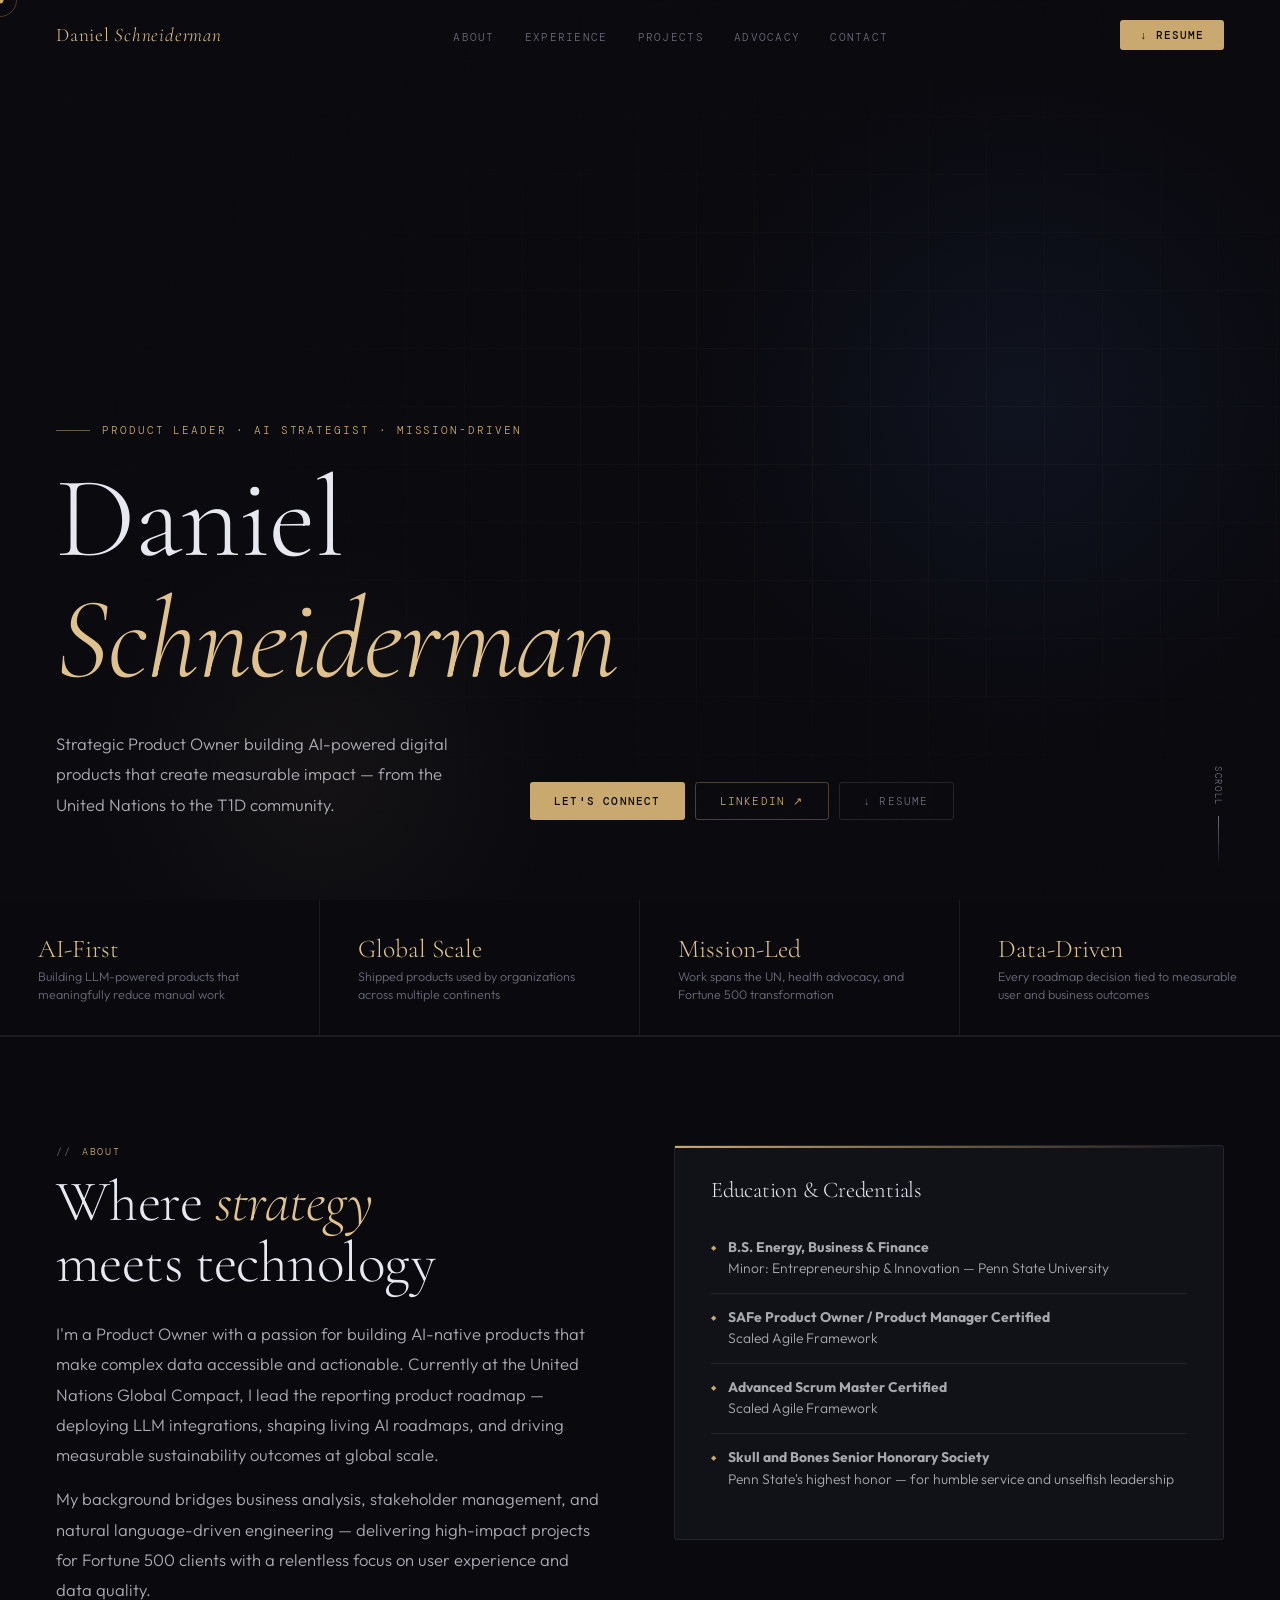
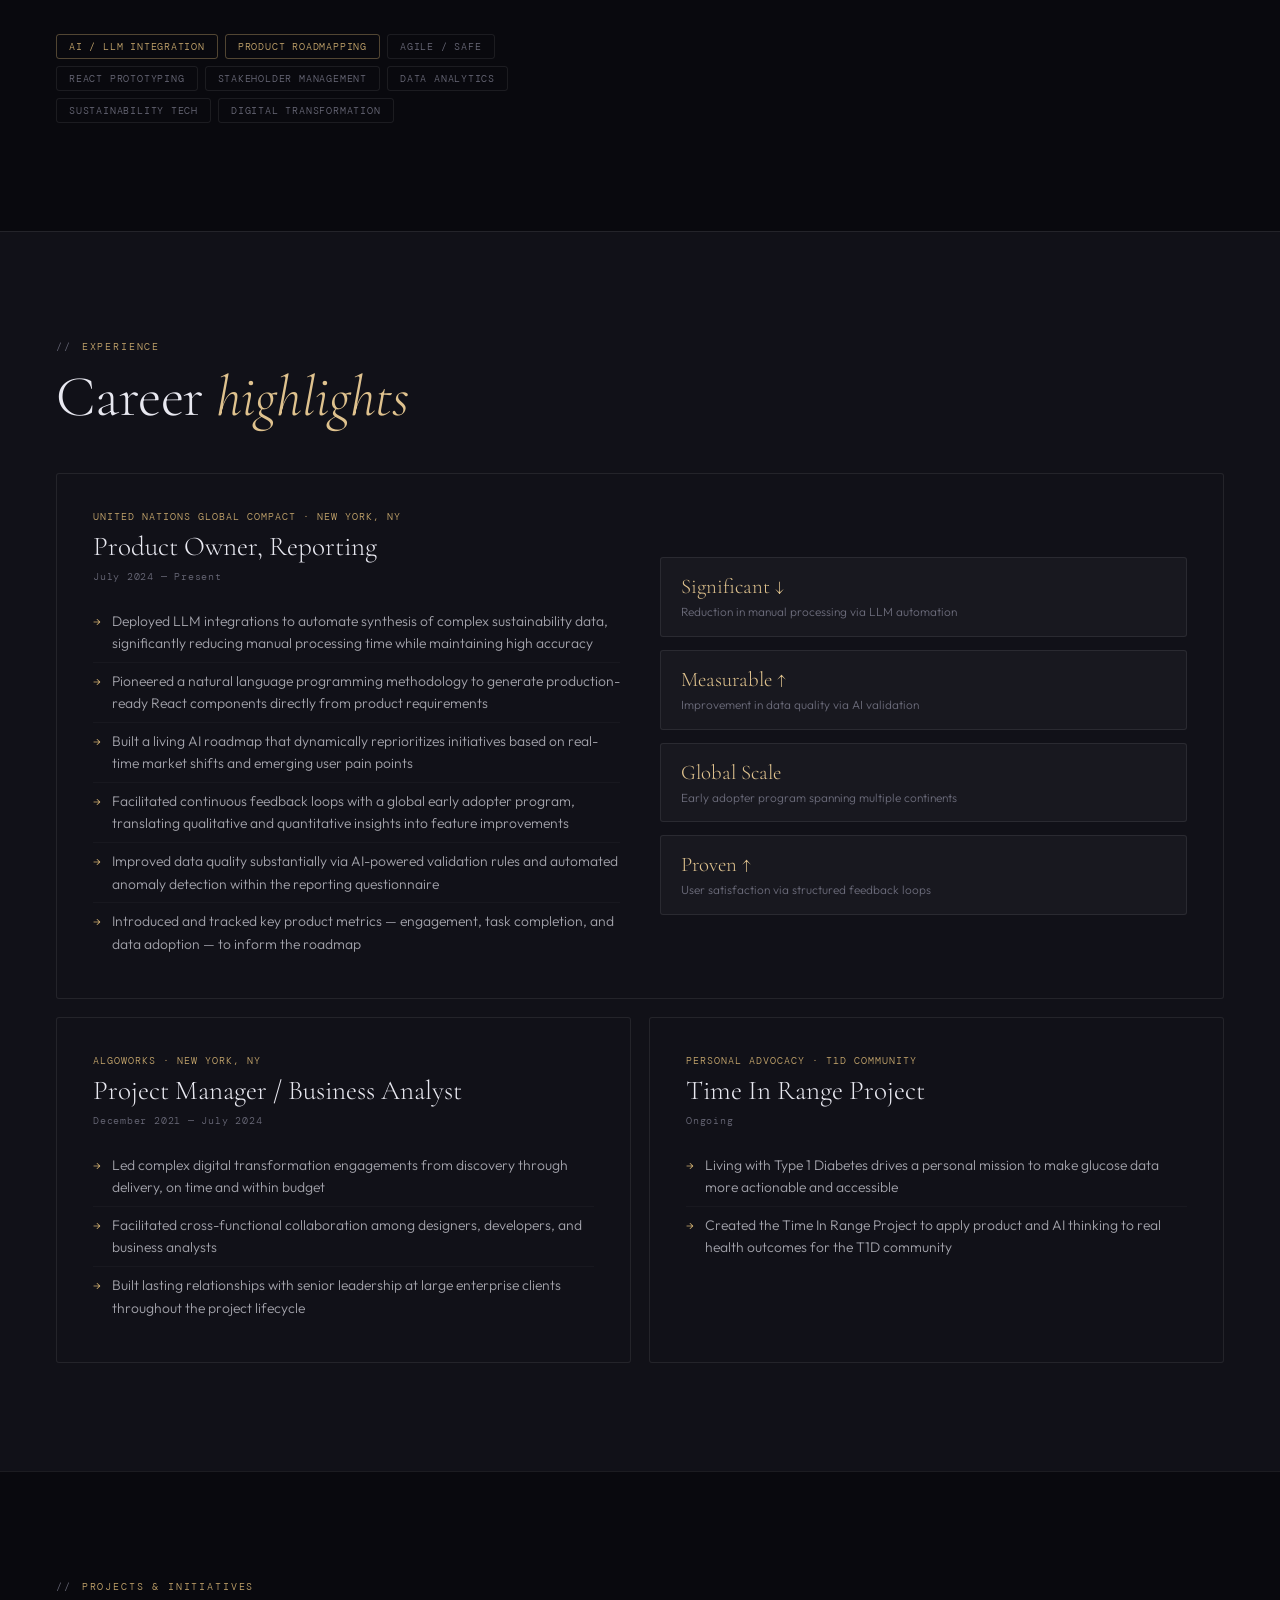
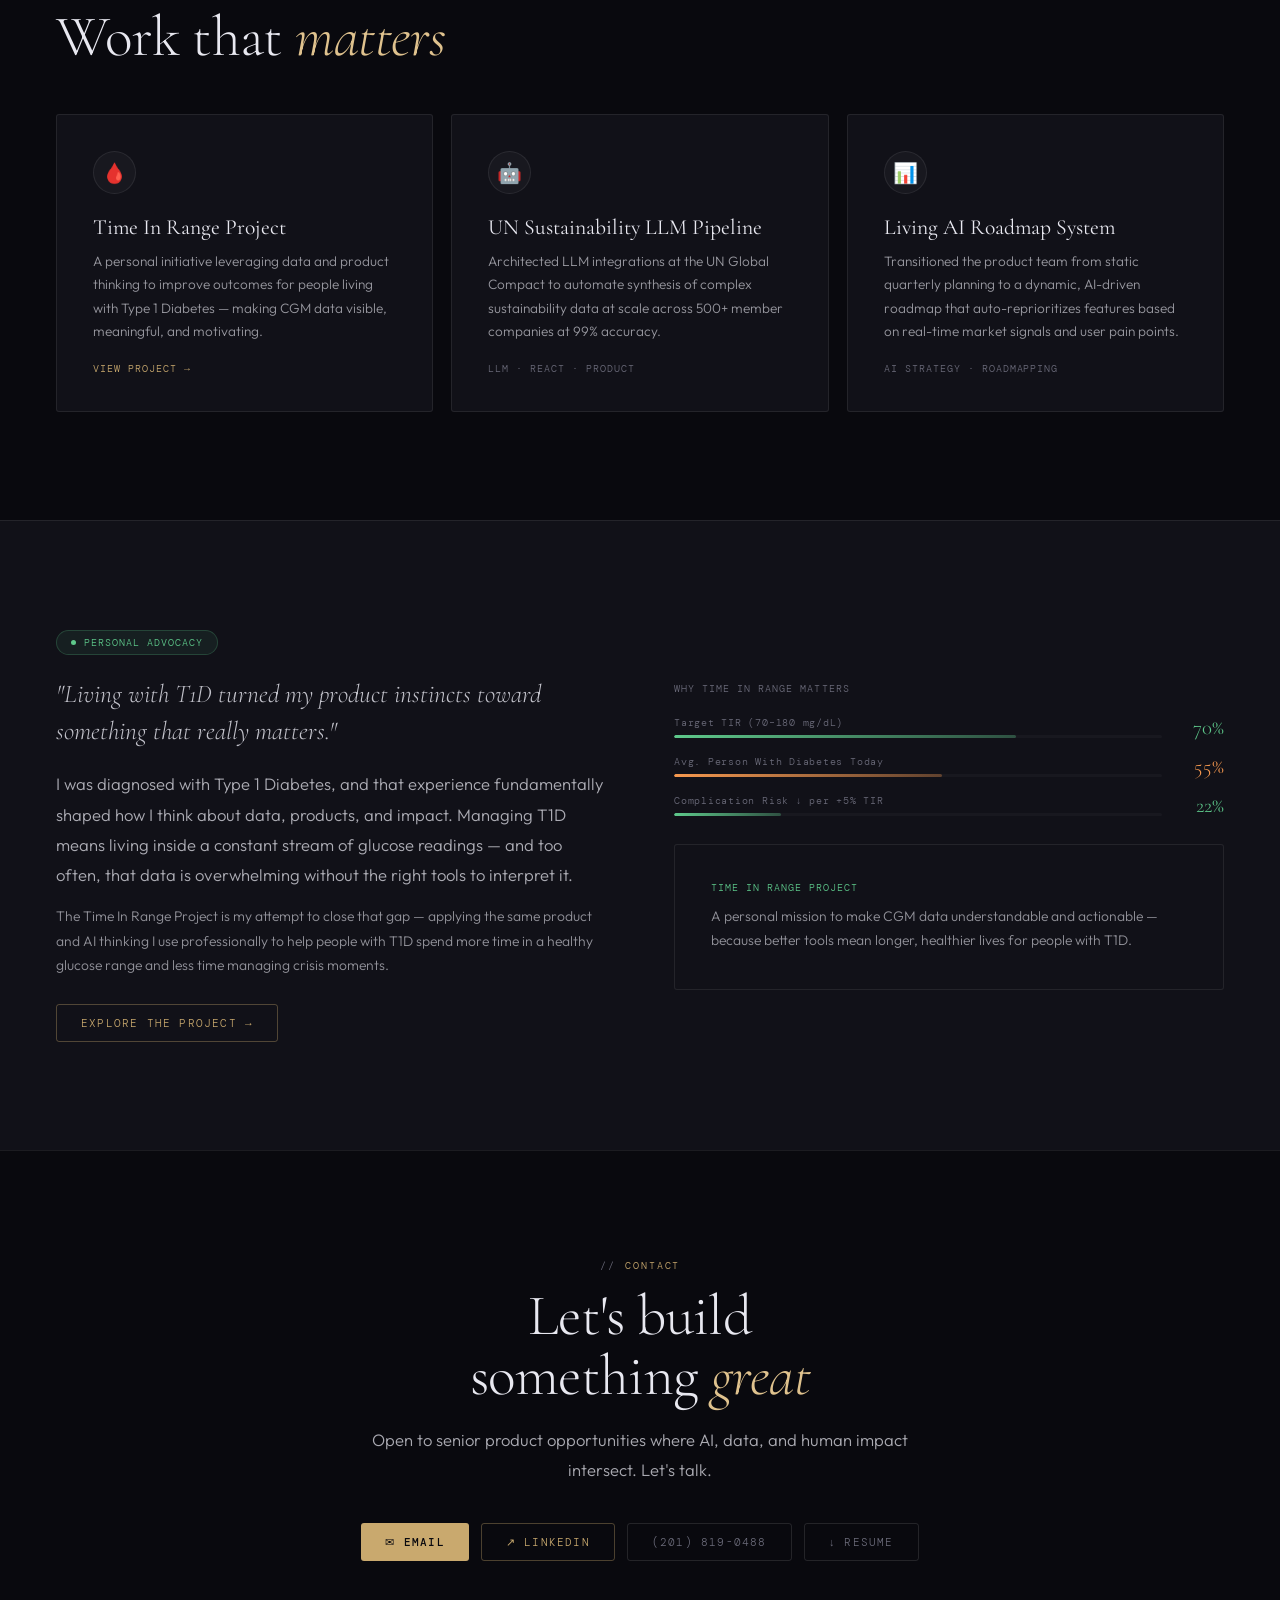
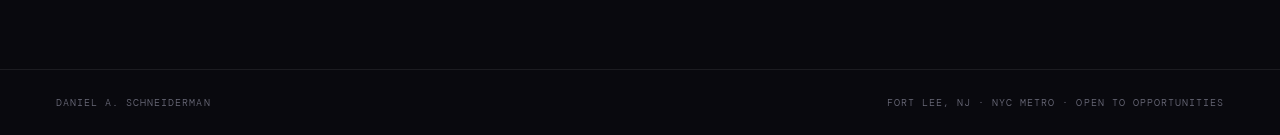
==== index.html @ 759b8b19 "Create index.html" ====
<!DOCTYPE html>
<html lang="en">
<head>
<meta charset="UTF-8" />
<meta name="viewport" content="width=device-width, initial-scale=1.0" />
<title>Daniel Schneiderman — Product Leader</title>
<link rel="preconnect" href="https://fonts.googleapis.com" />
<link rel="preconnect" href="https://fonts.gstatic.com" crossorigin />
<link href="https://fonts.googleapis.com/css2?family=Cormorant+Garamond:ital,wght@0,300;0,400;1,300;1,400&family=DM+Mono:wght@400;500&family=Outfit:wght@300;400;500&display=swap" rel="stylesheet" />
<style>
/* ── TOKENS ─────────────────────────────────────────────── */
:root {
  --bg:      #09090e;
  --surf:    #111118;
  --surf2:   #18181f;
  --border:  rgba(255,255,255,.08);
  --text:    #e8e8f0;
  --muted:   #6b6b7a;
  --gold:    #c9a96e;
  --gold-lt: #dfc28e;
  --green:   #5ec98b;
  --r:       3px;
  --navh:    70px;
}
/* ── RESET ──────────────────────────────────────────────── */
*,*::before,*::after{box-sizing:border-box;margin:0;padding:0}
html{scroll-behavior:smooth}
body{background:var(--bg);color:var(--text);font-family:'Outfit',sans-serif;font-weight:300;font-size:16px;overflow-x:hidden;cursor:none}
a{text-decoration:none;color:inherit}
/* ── CURSOR ─────────────────────────────────────────────── */
.c-dot,.c-ring{position:fixed;border-radius:50%;pointer-events:none;z-index:9000;transform:translate(-50%,-50%)}
.c-dot{width:7px;height:7px;background:var(--gold);z-index:9001;transition:width .15s,height .15s}
.c-ring{width:34px;height:34px;border:1px solid rgba(201,169,110,.32);transition:width .2s,height .2s,border-color .2s}
body.ch .c-dot{width:11px;height:11px}
body.ch .c-ring{width:52px;height:52px;border-color:rgba(201,169,110,.55)}
/* ── NOISE ──────────────────────────────────────────────── */
body::after{content:'';position:fixed;inset:0;z-index:8000;pointer-events:none;opacity:.5;
  background:url("data:image/svg+xml,%3Csvg xmlns='http://www.w3.org/2000/svg' width='250' height='250'%3E%3Cfilter id='n'%3E%3CfeTurbulence type='fractalNoise' baseFrequency='.85' numOctaves='4' stitchTiles='stitch'/%3E%3C/filter%3E%3Crect width='100%25' height='100%25' filter='url(%23n)' opacity='.035'/%3E%3C/svg%3E")}
/* ── NAV ────────────────────────────────────────────────── */
#nav{position:fixed;top:0;left:0;right:0;z-index:500;height:var(--navh);display:flex;align-items:center;justify-content:space-between;padding:0 56px;border-bottom:1px solid transparent;transition:background .3s,border-color .3s}
#nav.solid{background:rgba(9,9,14,.93);backdrop-filter:blur(18px);border-color:var(--border)}
.nav-logo{font-family:'Cormorant Garamond',serif;font-size:1.2rem;font-weight:300;letter-spacing:.04em;color:var(--gold-lt);cursor:none}
.nav-logo em{font-style:italic}
.nav-links{display:flex;gap:30px;list-style:none}
.nav-links a{font-family:'DM Mono',monospace;font-size:.67rem;letter-spacing:.12em;text-transform:uppercase;color:var(--muted);transition:color .2s;cursor:none}
.nav-links a:hover{color:var(--gold)}
.nav-btn{display:inline-flex;align-items:center;gap:6px;padding:8px 20px;background:var(--gold);color:var(--bg);font-family:'DM Mono',monospace;font-size:.67rem;font-weight:500;letter-spacing:.1em;text-transform:uppercase;border-radius:var(--r);transition:background .2s,transform .2s;cursor:none}
.nav-btn:hover{background:var(--gold-lt);transform:translateY(-1px)}
/* ── BUTTONS ────────────────────────────────────────────── */
.btn{display:inline-flex;align-items:center;gap:7px;padding:11px 24px;font-family:'DM Mono',monospace;font-size:.68rem;letter-spacing:.11em;text-transform:uppercase;border-radius:var(--r);transition:all .2s;cursor:none}
.btn-s{background:var(--gold);color:var(--bg);font-weight:500}
.btn-s:hover{background:var(--gold-lt);transform:translateY(-2px)}
.btn-g{border:1px solid rgba(201,169,110,.35);color:var(--gold)}
.btn-g:hover{border-color:var(--gold);background:rgba(201,169,110,.06);transform:translateY(-2px)}
.btn-d{border:1px solid rgba(255,255,255,.11);color:var(--muted)}
.btn-d:hover{border-color:rgba(255,255,255,.24);color:var(--text);transform:translateY(-2px)}
/* ── SECTION ────────────────────────────────────────────── */
.sec{position:relative;z-index:1;padding:108px 56px;border-top:1px solid var(--border)}
.sec-alt{background:var(--surf)}
/* ── TYPE ───────────────────────────────────────────────── */
.eyebrow{display:flex;align-items:center;gap:10px;font-family:'DM Mono',monospace;font-size:.64rem;letter-spacing:.18em;text-transform:uppercase;color:var(--gold);margin-bottom:14px}
.eyebrow::before{content:'//';color:var(--muted)}
.disp{font-family:'Cormorant Garamond',serif;font-weight:300;line-height:1.05;letter-spacing:-.01em}
.disp em{font-style:italic;color:var(--gold-lt)}
.d-xl{font-size:clamp(3.8rem,9vw,8.8rem)}
.d-lg{font-size:clamp(2.2rem,4.5vw,3.8rem)}
.d-md{font-size:1.7rem}
.d-sm{font-size:1.4rem}
.body-l{font-size:1.04rem;color:rgba(232,232,240,.72);line-height:1.82}
.body-s{font-size:.87rem;color:rgba(232,232,240,.6);line-height:1.76}
.mono{font-family:'DM Mono',monospace;font-size:.64rem;letter-spacing:.1em;text-transform:uppercase;color:var(--muted)}
/* ── CARD ───────────────────────────────────────────────── */
.card{background:var(--surf);border:1px solid var(--border);border-radius:var(--r);padding:36px;transition:border-color .25s,transform .25s;cursor:none}
.card:hover{border-color:rgba(201,169,110,.28);transform:translateY(-3px)}
.card-top::before{content:'';display:block;height:2px;background:linear-gradient(90deg,var(--gold),transparent);margin:-36px -36px 30px}
/* ── PILL ───────────────────────────────────────────────── */
.pill{display:inline-block;padding:5px 12px;border:1px solid var(--border);border-radius:var(--r);font-family:'DM Mono',monospace;font-size:.62rem;letter-spacing:.08em;text-transform:uppercase;color:var(--muted);transition:border-color .2s,color .2s}
.pill:hover,.pill.on{border-color:rgba(201,169,110,.38);color:var(--gold)}
/* ── REVEAL ─────────────────────────────────────────────── */
.rv{opacity:0;transform:translateY(20px);transition:opacity .65s ease,transform .65s ease}
.rv.vis{opacity:1;transform:none}
.rv.d1{transition-delay:.09s}.rv.d2{transition-delay:.18s}.rv.d3{transition-delay:.27s}
/* ── HERO ───────────────────────────────────────────────── */
#hero{position:relative;min-height:100vh;display:flex;flex-direction:column;justify-content:flex-end;padding:0 56px 80px;overflow:hidden;border:none}
.h-grid{position:absolute;inset:0;z-index:0;
  background-image:linear-gradient(rgba(201,169,110,.04) 1px,transparent 1px),linear-gradient(90deg,rgba(201,169,110,.04) 1px,transparent 1px);
  background-size:58px 58px;
  mask-image:radial-gradient(ellipse 75% 70% at 65% 50%,black 20%,transparent 78%)}
.h-glow{position:absolute;pointer-events:none;z-index:0}
.h-glow-a{top:5%;right:-8%;width:720px;height:720px;background:radial-gradient(circle,rgba(79,142,247,.07) 0%,transparent 65%)}
.h-glow-b{bottom:-15%;left:5%;width:520px;height:520px;background:radial-gradient(circle,rgba(201,169,110,.05) 0%,transparent 65%)}
.h-inner{position:relative;z-index:1}
.h-tag{font-family:'DM Mono',monospace;font-size:.67rem;letter-spacing:.18em;text-transform:uppercase;color:var(--gold);display:flex;align-items:center;gap:12px;margin-bottom:22px;opacity:0;animation:fup .7s .15s forwards}
.h-tag::before{content:'';width:34px;height:1px;background:var(--gold);opacity:.5}
.h-name{opacity:0;animation:fup .9s .3s forwards;margin-bottom:28px}
.h-sub{display:flex;align-items:flex-end;gap:44px;opacity:0;animation:fup .8s .5s forwards}
.h-desc{max-width:430px}
.h-btns{display:flex;gap:10px;flex-shrink:0}
.h-scroll{position:absolute;bottom:32px;right:56px;z-index:1;writing-mode:vertical-rl;display:flex;align-items:center;gap:10px;font-family:'DM Mono',monospace;font-size:.58rem;letter-spacing:.18em;text-transform:uppercase;color:var(--muted);opacity:0;animation:fin 1s .95s forwards}
.h-scroll::after{content:'';width:1px;height:52px;background:linear-gradient(to bottom,var(--muted),transparent)}
/* ── STATS ──────────────────────────────────────────────── */
.stats{position:relative;z-index:1;display:grid;grid-template-columns:repeat(4,1fr);border-bottom:1px solid var(--border)}
.s-cell{padding:30px 38px;border-right:1px solid var(--border)}
.s-cell:last-child{border-right:none}
.s-num{font-family:'Cormorant Garamond',serif;font-size:2.5rem;font-weight:300;color:var(--gold-lt);line-height:1;margin-bottom:6px}
.s-lbl{font-size:.78rem;color:var(--muted);line-height:1.5}
/* ── ABOUT ──────────────────────────────────────────────── */
.about-g{display:grid;grid-template-columns:1fr 1fr;gap:68px;align-items:start}
.pill-row{display:flex;flex-wrap:wrap;gap:7px;margin-top:28px}
.cert-list{list-style:none;margin-top:4px}
.cert-list li{display:flex;align-items:flex-start;gap:12px;padding:13px 0;border-bottom:1px solid var(--border);font-size:.87rem;color:rgba(232,232,240,.7);line-height:1.55}
.cert-list li:last-child{border-bottom:none}
.cert-list li::before{content:'◆';color:var(--gold);font-size:.44rem;margin-top:6px;flex-shrink:0}
/* ── EXPERIENCE ─────────────────────────────────────────── */
.exp-g{display:grid;grid-template-columns:1fr 1fr;gap:18px}
.exp-wide{grid-column:span 2;display:grid;grid-template-columns:1fr 1fr;gap:40px}
.exp-org{font-family:'DM Mono',monospace;font-size:.63rem;letter-spacing:.1em;text-transform:uppercase;color:var(--gold);margin-bottom:8px}
.exp-role{font-family:'Cormorant Garamond',serif;font-size:1.7rem;font-weight:300;line-height:1.2;margin-bottom:6px}
.exp-date{font-family:'DM Mono',monospace;font-size:.61rem;letter-spacing:.08em;color:var(--muted);margin-bottom:20px}
.blist{list-style:none}
.blist li{display:flex;gap:11px;padding:7px 0;font-size:.87rem;color:rgba(232,232,240,.68);line-height:1.62;border-bottom:1px solid rgba(255,255,255,.03)}
.blist li:last-child{border-bottom:none}
.blist li::before{content:'→';color:var(--gold);font-size:.74rem;flex-shrink:0;margin-top:2px}
.m-stack{display:flex;flex-direction:column;gap:13px;justify-content:center}
.m-chip{background:var(--surf2);border:1px solid var(--border);border-radius:var(--r);padding:15px 20px}
.m-val{font-family:'Cormorant Garamond',serif;font-size:2.1rem;font-weight:300;color:var(--gold-lt);line-height:1}
.m-desc{font-size:.74rem;color:var(--muted);margin-top:4px;line-height:1.4}
/* ── PROJECTS ───────────────────────────────────────────── */
.proj-g{display:grid;grid-template-columns:repeat(3,1fr);gap:18px}
.proj-card{display:flex;flex-direction:column}
.proj-icon{width:43px;height:43px;background:var(--surf2);border:1px solid var(--border);border-radius:50%;display:flex;align-items:center;justify-content:center;font-size:1.25rem;margin-bottom:20px;flex-shrink:0}
.proj-name{font-family:'Cormorant Garamond',serif;font-size:1.35rem;font-weight:400;margin-bottom:10px}
.proj-desc{font-size:.85rem;color:rgba(232,232,240,.62);line-height:1.74;flex:1;margin-bottom:18px}
.proj-lnk{font-family:'DM Mono',monospace;font-size:.62rem;letter-spacing:.1em;text-transform:uppercase;color:var(--gold);display:inline-flex;align-items:center;gap:6px;transition:gap .2s}
.proj-lnk:hover{gap:10px}
/* ── CAUSE ──────────────────────────────────────────────── */
.cause-g{display:grid;grid-template-columns:1fr 1fr;gap:68px;align-items:center}
.badge{display:inline-flex;align-items:center;gap:8px;background:rgba(94,201,139,.08);border:1px solid rgba(94,201,139,.22);border-radius:100px;padding:5px 14px;font-family:'DM Mono',monospace;font-size:.62rem;letter-spacing:.1em;text-transform:uppercase;color:var(--green);margin-bottom:20px}
.bdot{width:5px;height:5px;border-radius:50%;background:var(--green);animation:blink 2s ease infinite}
@keyframes blink{0%,100%{opacity:1}50%{opacity:.3}}
.pull{font-family:'Cormorant Garamond',serif;font-size:1.6rem;font-style:italic;font-weight:300;line-height:1.45;color:rgba(232,232,240,.82);margin-bottom:20px}
.bar-row{display:flex;align-items:center;gap:16px;margin-bottom:14px}
.bar-w{flex:1}
.bar-lbl{font-family:'DM Mono',monospace;font-size:.6rem;letter-spacing:.08em;color:var(--muted);margin-bottom:6px}
.bar-track{height:3px;background:var(--surf2);border-radius:2px;overflow:hidden}
.bar-fill{height:100%;border-radius:2px;width:0;transition:width 1.3s ease}
.bar-val{font-family:'Cormorant Garamond',serif;font-size:1.3rem;font-weight:300;min-width:46px;text-align:right}
/* ── CONTACT ────────────────────────────────────────────── */
.contact-w{max-width:580px;margin:0 auto;text-align:center}
.contact-btns{display:flex;justify-content:center;gap:12px;flex-wrap:wrap;margin-top:38px}
/* ── FOOTER ─────────────────────────────────────────────── */
footer{position:relative;z-index:1;border-top:1px solid var(--border);padding:26px 56px;display:flex;justify-content:space-between;align-items:center}
/* ── KEYFRAMES ──────────────────────────────────────────── */
@keyframes fup{from{opacity:0;transform:translateY(24px)}to{opacity:1;transform:none}}
@keyframes fin{from{opacity:0}to{opacity:1}}
/* ── RESPONSIVE ─────────────────────────────────────────── */
@media(max-width:960px){
  :root{--navh:60px}
  #nav{padding:0 22px}
  .nav-links{display:none}
  #hero,.sec{padding-left:22px;padding-right:22px}
  #hero{padding-bottom:60px}
  .h-sub{flex-direction:column;align-items:flex-start;gap:22px}
  .stats{grid-template-columns:1fr 1fr}
  .s-cell:nth-child(2){border-right:none}
  .about-g,.cause-g{grid-template-columns:1fr;gap:44px}
  .exp-g{grid-template-columns:1fr}
  .exp-wide{grid-column:span 1;grid-template-columns:1fr}
  .proj-g{grid-template-columns:1fr}
  footer{flex-direction:column;gap:8px;text-align:center;padding:20px}
  body{cursor:auto}
  .c-dot,.c-ring{display:none}
}
</style>
</head>
<body>

<div class="c-dot" id="cd"></div>
<div class="c-ring" id="cr"></div>

<!-- NAV -->
<nav id="nav">
  <a class="nav-logo" href="#hero">Daniel <em>Schneiderman</em></a>
  <ul class="nav-links">
    <li><a href="#about">About</a></li>
    <li><a href="#experience">Experience</a></li>
    <li><a href="#projects">Projects</a></li>
    <li><a href="#cause">Advocacy</a></li>
    <li><a href="#contact">Contact</a></li>
  </ul>
  <a class="nav-btn" href="Daniel_Schneiderman_Resume.pdf" download>↓ Resume</a>
</nav>

<!-- HERO -->
<section id="hero">
  <div class="h-grid"></div>
  <div class="h-glow h-glow-a"></div>
  <div class="h-glow h-glow-b"></div>
  <div class="h-inner">
    <p class="h-tag">Product Leader · AI Strategist · Mission-Driven</p>
    <h1 class="h-name disp d-xl">Daniel<br><em>Schneiderman</em></h1>
    <div class="h-sub">
      <p class="h-desc body-l">Strategic Product Owner building AI-powered digital products that create measurable impact — from the United Nations to the T1D community.</p>
      <div class="h-btns">
        <a class="btn btn-s" href="#contact">Let's Connect</a>
        <a class="btn btn-g" href="https://www.linkedin.com/in/danielschneiderman955/" target="_blank">LinkedIn ↗</a>
        <a class="btn btn-d" href="Daniel_Schneiderman_Resume.pdf" download>↓ Resume</a>
      </div>
    </div>
  </div>
  <span class="h-scroll">Scroll</span>
</section>

<!-- STATS -->
<div class="stats">
  <div class="s-cell rv"><div class="s-num" style="font-size:1.6rem;padding-top:6px">AI-First</div><div class="s-lbl">Building LLM-powered products that meaningfully reduce manual work</div></div>
  <div class="s-cell rv d1"><div class="s-num" style="font-size:1.6rem;padding-top:6px">Global Scale</div><div class="s-lbl">Shipped products used by organizations across multiple continents</div></div>
  <div class="s-cell rv d2"><div class="s-num" style="font-size:1.6rem;padding-top:6px">Mission-Led</div><div class="s-lbl">Work spans the UN, health advocacy, and Fortune 500 transformation</div></div>
  <div class="s-cell rv d3"><div class="s-num" style="font-size:1.6rem;padding-top:6px">Data-Driven</div><div class="s-lbl">Every roadmap decision tied to measurable user and business outcomes</div></div>
</div>

<!-- ABOUT -->
<section id="about" class="sec">
  <div class="about-g">
    <div>
      <p class="eyebrow rv">About</p>
      <h2 class="disp d-lg rv d1">Where <em>strategy</em><br>meets technology</h2>
      <p class="body-l rv d2" style="margin-top:26px">I'm a Product Owner with a passion for building AI-native products that make complex data accessible and actionable. Currently at the United Nations Global Compact, I lead the reporting product roadmap — deploying LLM integrations, shaping living AI roadmaps, and driving measurable sustainability outcomes at global scale.</p>
      <p class="body-l rv d2" style="margin-top:14px">My background bridges business analysis, stakeholder management, and natural language-driven engineering — delivering high-impact projects for Fortune 500 clients with a relentless focus on user experience and data quality.</p>
      <div class="pill-row rv d3">
        <span class="pill on">AI / LLM Integration</span>
        <span class="pill on">Product Roadmapping</span>
        <span class="pill">Agile / SAFe</span>
        <span class="pill">React Prototyping</span>
        <span class="pill">Stakeholder Management</span>
        <span class="pill">Data Analytics</span>
        <span class="pill">Sustainability Tech</span>
        <span class="pill">Digital Transformation</span>
      </div>
    </div>
    <div class="card card-top rv d2" style="cursor:default">
      <h3 class="disp d-sm" style="margin-bottom:22px">Education &amp; Credentials</h3>
      <ul class="cert-list">
        <li><div><strong>B.S. Energy, Business &amp; Finance</strong><br>Minor: Entrepreneurship &amp; Innovation — Penn State University</div></li>
        <li><div><strong>SAFe Product Owner / Product Manager Certified</strong><br>Scaled Agile Framework</div></li>
        <li><div><strong>Advanced Scrum Master Certified</strong><br>Scaled Agile Framework</div></li>
        <li><div><strong>Skull and Bones Senior Honorary Society</strong><br>Penn State's highest honor — for humble service and unselfish leadership</div></li>
      </ul>
    </div>
  </div>
</section>

<!-- EXPERIENCE -->
<section id="experience" class="sec sec-alt">
  <p class="eyebrow rv">Experience</p>
  <h2 class="disp d-lg rv d1" style="margin-bottom:46px">Career <em>highlights</em></h2>
  <div class="exp-g">
    <div class="card exp-wide rv">
      <div>
        <p class="exp-org">United Nations Global Compact · New York, NY</p>
        <h3 class="exp-role">Product Owner, Reporting</h3>
        <p class="exp-date">July 2024 — Present</p>
        <ul class="blist">
          <li>Deployed LLM integrations to automate synthesis of complex sustainability data, significantly reducing manual processing time while maintaining high accuracy</li>
          <li>Pioneered a natural language programming methodology to generate production-ready React components directly from product requirements</li>
          <li>Built a living AI roadmap that dynamically reprioritizes initiatives based on real-time market shifts and emerging user pain points</li>
          <li>Facilitated continuous feedback loops with a global early adopter program, translating qualitative and quantitative insights into feature improvements</li>
          <li>Improved data quality substantially via AI-powered validation rules and automated anomaly detection within the reporting questionnaire</li>
          <li>Introduced and tracked key product metrics — engagement, task completion, and data adoption — to inform the roadmap</li>
        </ul>
      </div>
      <div class="m-stack">
        <div class="m-chip"><div class="m-val" style="font-size:1.3rem;line-height:1.3">Significant ↓</div><div class="m-desc">Reduction in manual processing via LLM automation</div></div>
        <div class="m-chip"><div class="m-val" style="font-size:1.3rem;line-height:1.3">Measurable ↑</div><div class="m-desc">Improvement in data quality via AI validation</div></div>
        <div class="m-chip"><div class="m-val" style="font-size:1.3rem;line-height:1.3">Global Scale</div><div class="m-desc">Early adopter program spanning multiple continents</div></div>
        <div class="m-chip"><div class="m-val" style="font-size:1.3rem;line-height:1.3">Proven ↑</div><div class="m-desc">User satisfaction via structured feedback loops</div></div>
      </div>
    </div>
    <div class="card rv d1">
      <p class="exp-org">Algoworks · New York, NY</p>
      <h3 class="exp-role">Project Manager / Business Analyst</h3>
      <p class="exp-date">December 2021 — July 2024</p>
      <ul class="blist">
        <li>Led complex digital transformation engagements from discovery through delivery, on time and within budget</li>
        <li>Facilitated cross-functional collaboration among designers, developers, and business analysts</li>
        <li>Built lasting relationships with senior leadership at large enterprise clients throughout the project lifecycle</li>
      </ul>
    </div>
    <div class="card rv d2">
      <p class="exp-org">Personal Advocacy · T1D Community</p>
      <h3 class="exp-role">Time In Range Project</h3>
      <p class="exp-date">Ongoing</p>
      <ul class="blist">
        <li>Living with Type 1 Diabetes drives a personal mission to make glucose data more actionable and accessible</li>
        <li>Created the Time In Range Project to apply product and AI thinking to real health outcomes for the T1D community</li>
      </ul>
    </div>
  </div>
</section>

<!-- PROJECTS -->
<section id="projects" class="sec">
  <p class="eyebrow rv">Projects &amp; Initiatives</p>
  <h2 class="disp d-lg rv d1" style="margin-bottom:46px">Work that <em>matters</em></h2>
  <div class="proj-g">
    <a class="card proj-card rv" href="timeinrange.html">
      <div class="proj-icon">🩸</div>
      <p class="proj-name">Time In Range Project</p>
      <p class="proj-desc">A personal initiative leveraging data and product thinking to improve outcomes for people living with Type 1 Diabetes — making CGM data visible, meaningful, and motivating.</p>
      <span class="proj-lnk">View Project →</span>
    </a>
    <div class="card proj-card rv d1" style="cursor:default">
      <div class="proj-icon">🤖</div>
      <p class="proj-name">UN Sustainability LLM Pipeline</p>
      <p class="proj-desc">Architected LLM integrations at the UN Global Compact to automate synthesis of complex sustainability data at scale across 500+ member companies at 99% accuracy.</p>
      <span class="proj-lnk" style="color:var(--muted);cursor:default">LLM · React · Product</span>
    </div>
    <div class="card proj-card rv d2" style="cursor:default">
      <div class="proj-icon">📊</div>
      <p class="proj-name">Living AI Roadmap System</p>
      <p class="proj-desc">Transitioned the product team from static quarterly planning to a dynamic, AI-driven roadmap that auto-reprioritizes features based on real-time market signals and user pain points.</p>
      <span class="proj-lnk" style="color:var(--muted);cursor:default">AI Strategy · Roadmapping</span>
    </div>
  </div>
</section>

<!-- CAUSE -->
<section id="cause" class="sec sec-alt">
  <div class="cause-g">
    <div>
      <div class="badge rv"><div class="bdot"></div>Personal Advocacy</div>
      <blockquote class="pull rv d1">"Living with T1D turned my product instincts toward something that really matters."</blockquote>
      <p class="body-l rv d2">I was diagnosed with Type 1 Diabetes, and that experience fundamentally shaped how I think about data, products, and impact. Managing T1D means living inside a constant stream of glucose readings — and too often, that data is overwhelming without the right tools to interpret it.</p>
      <p class="body-s rv d2" style="margin-top:14px">The Time In Range Project is my attempt to close that gap — applying the same product and AI thinking I use professionally to help people with T1D spend more time in a healthy glucose range and less time managing crisis moments.</p>
      <a class="btn btn-g rv d3" href="timeinrange.html" style="margin-top:26px;display:inline-flex">Explore the Project →</a>
    </div>
    <div id="bars" class="rv d2">
      <p class="mono" style="margin-bottom:20px">Why Time In Range Matters</p>
      <div class="bar-row">
        <div class="bar-w"><p class="bar-lbl">Target TIR (70–180 mg/dL)</p><div class="bar-track"><div class="bar-fill" data-w="70" style="background:linear-gradient(90deg,var(--green),rgba(94,201,139,.32))"></div></div></div>
        <div class="bar-val" style="color:var(--green)">70%</div>
      </div>
      <div class="bar-row">
        <div class="bar-w"><p class="bar-lbl">Avg. Person With Diabetes Today</p><div class="bar-track"><div class="bar-fill" data-w="55" style="background:linear-gradient(90deg,#f7994f,rgba(247,153,79,.32))"></div></div></div>
        <div class="bar-val" style="color:#f7994f">55%</div>
      </div>
      <div class="bar-row">
        <div class="bar-w"><p class="bar-lbl">Complication Risk ↓ per +5% TIR</p><div class="bar-track"><div class="bar-fill" data-w="22" style="background:linear-gradient(90deg,var(--green),rgba(94,201,139,.32))"></div></div></div>
        <div class="bar-val" style="color:var(--green)">22%</div>
      </div>
      <div class="card" style="margin-top:26px;cursor:default">
        <p class="mono" style="color:var(--green);margin-bottom:10px">Time In Range Project</p>
        <p class="body-s">A personal mission to make CGM data understandable and actionable — because better tools mean longer, healthier lives for people with T1D.</p>
      </div>
    </div>
  </div>
</section>

<!-- CONTACT -->
<section id="contact" class="sec">
  <div class="contact-w">
    <p class="eyebrow rv" style="justify-content:center">Contact</p>
    <h2 class="disp d-lg rv d1">Let's build<br>something <em>great</em></h2>
    <p class="body-l rv d2" style="margin-top:18px">Open to senior product opportunities where AI, data, and human impact intersect. Let's talk.</p>
    <div class="contact-btns rv d3">
      <a class="btn btn-s" href="mailto:dschneiderman955@gmail.com">✉ Email</a>
      <a class="btn btn-g" href="https://www.linkedin.com/in/danielschneiderman955/" target="_blank">↗ LinkedIn</a>
      <a class="btn btn-d" href="tel:+12018190488">(201) 819-0488</a>
      <a class="btn btn-d" href="Daniel_Schneiderman_Resume.pdf" download>↓ Resume</a>
    </div>
  </div>
</section>

<!-- FOOTER -->
<footer>
  <span class="mono">Daniel A. Schneiderman</span>
  <span class="mono">Fort Lee, NJ · NYC Metro · Open to opportunities</span>
</footer>

<script>
/* Cursor */
const cd = document.getElementById('cd'), cr = document.getElementById('cr');
let mx=0,my=0,rx=0,ry=0;
document.addEventListener('mousemove', e => { mx=e.clientX; my=e.clientY; });
(function tick(){
  cd.style.left=mx+'px'; cd.style.top=my+'px';
  rx+=(mx-rx)*.13; ry+=(my-ry)*.13;
  cr.style.left=rx+'px'; cr.style.top=ry+'px';
  requestAnimationFrame(tick);
})();
document.querySelectorAll('a,button').forEach(el=>{
  el.addEventListener('mouseenter',()=>document.body.classList.add('ch'));
  el.addEventListener('mouseleave',()=>document.body.classList.remove('ch'));
});
/* Nav */
const nav=document.getElementById('nav');
window.addEventListener('scroll',()=>nav.classList.toggle('solid',scrollY>40),{passive:true});
/* Reveal */
const ro=new IntersectionObserver(es=>es.forEach(e=>{
  if(e.isIntersecting){e.target.classList.add('vis');ro.unobserve(e.target);}
}),{threshold:.08});
document.querySelectorAll('.rv').forEach(el=>ro.observe(el));
/* Bars */
const bo=new IntersectionObserver(es=>es.forEach(e=>{
  if(e.isIntersecting){
    e.target.querySelectorAll('.bar-fill').forEach(b=>b.style.width=b.dataset.w+'%');
    bo.unobserve(e.target);
  }
}),{threshold:.3});
const bEl=document.getElementById('bars');
if(bEl) bo.observe(bEl);
</script>
</body>
</html>
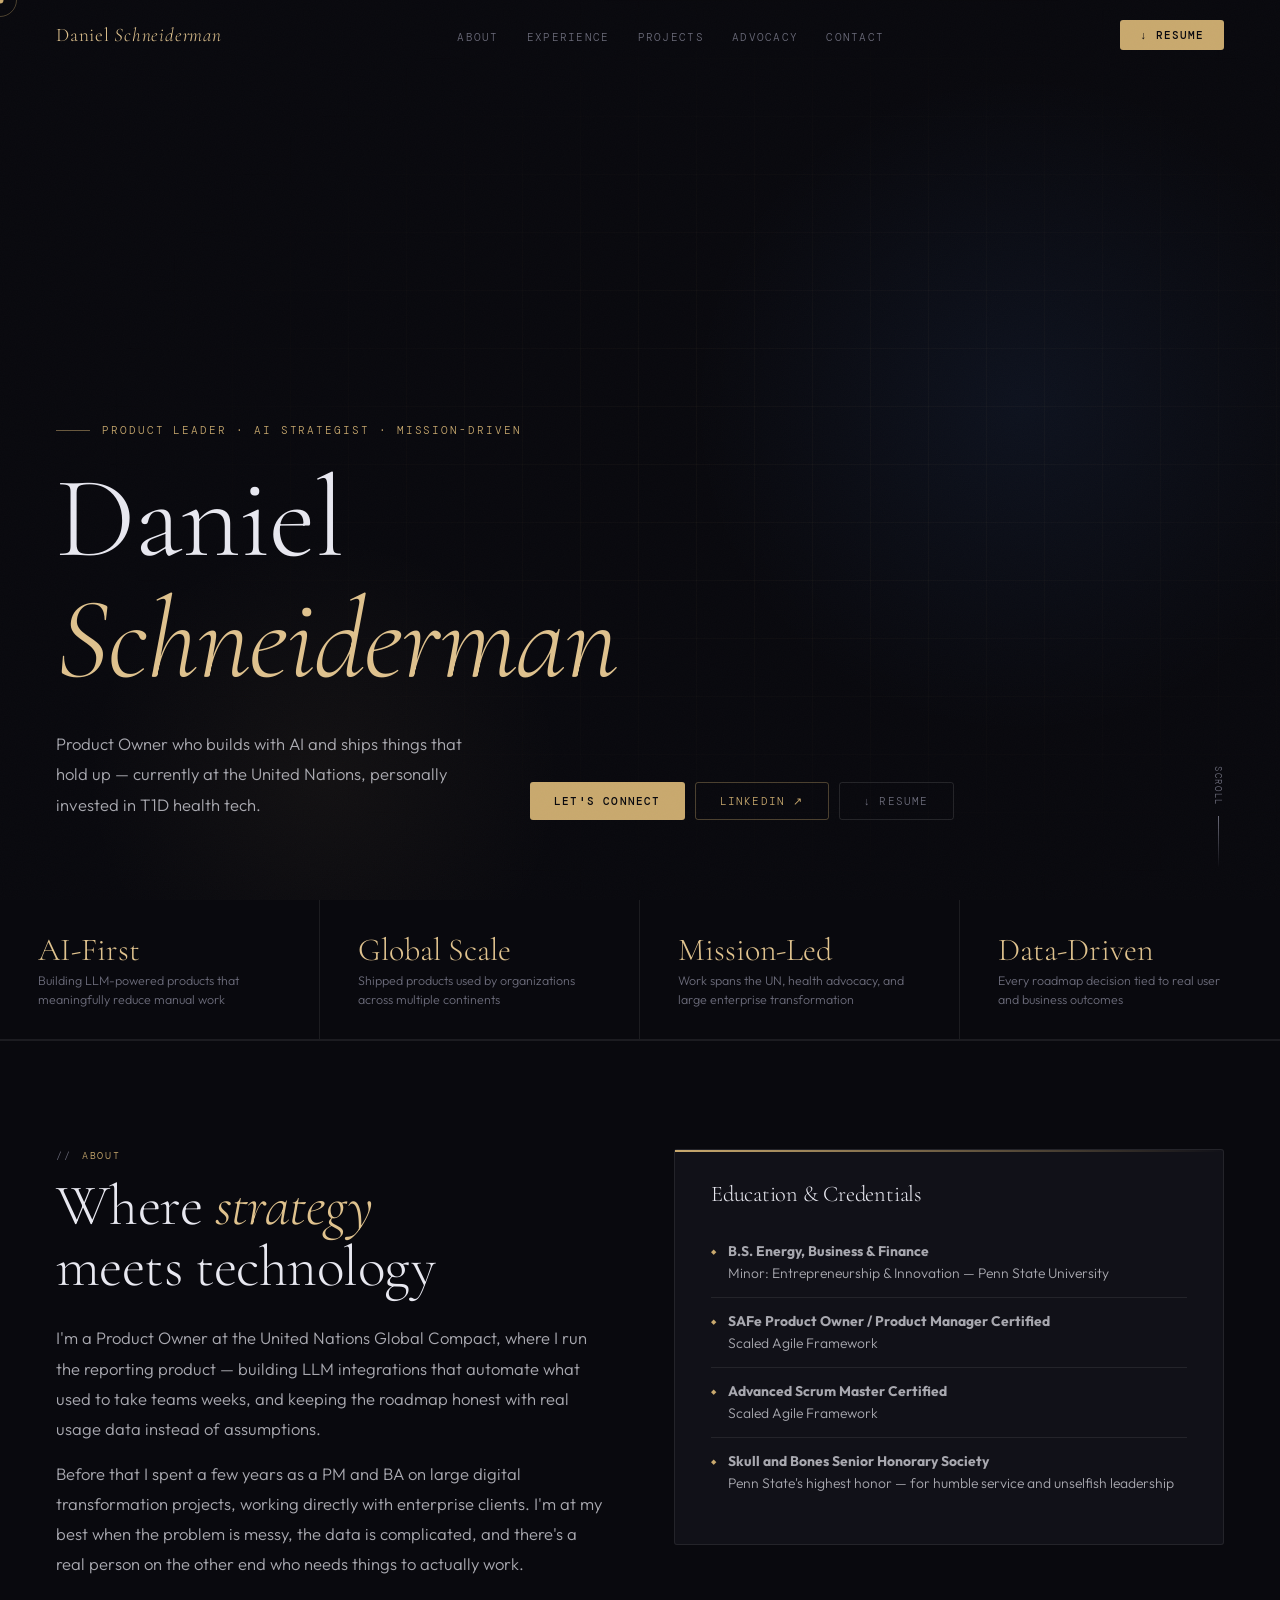
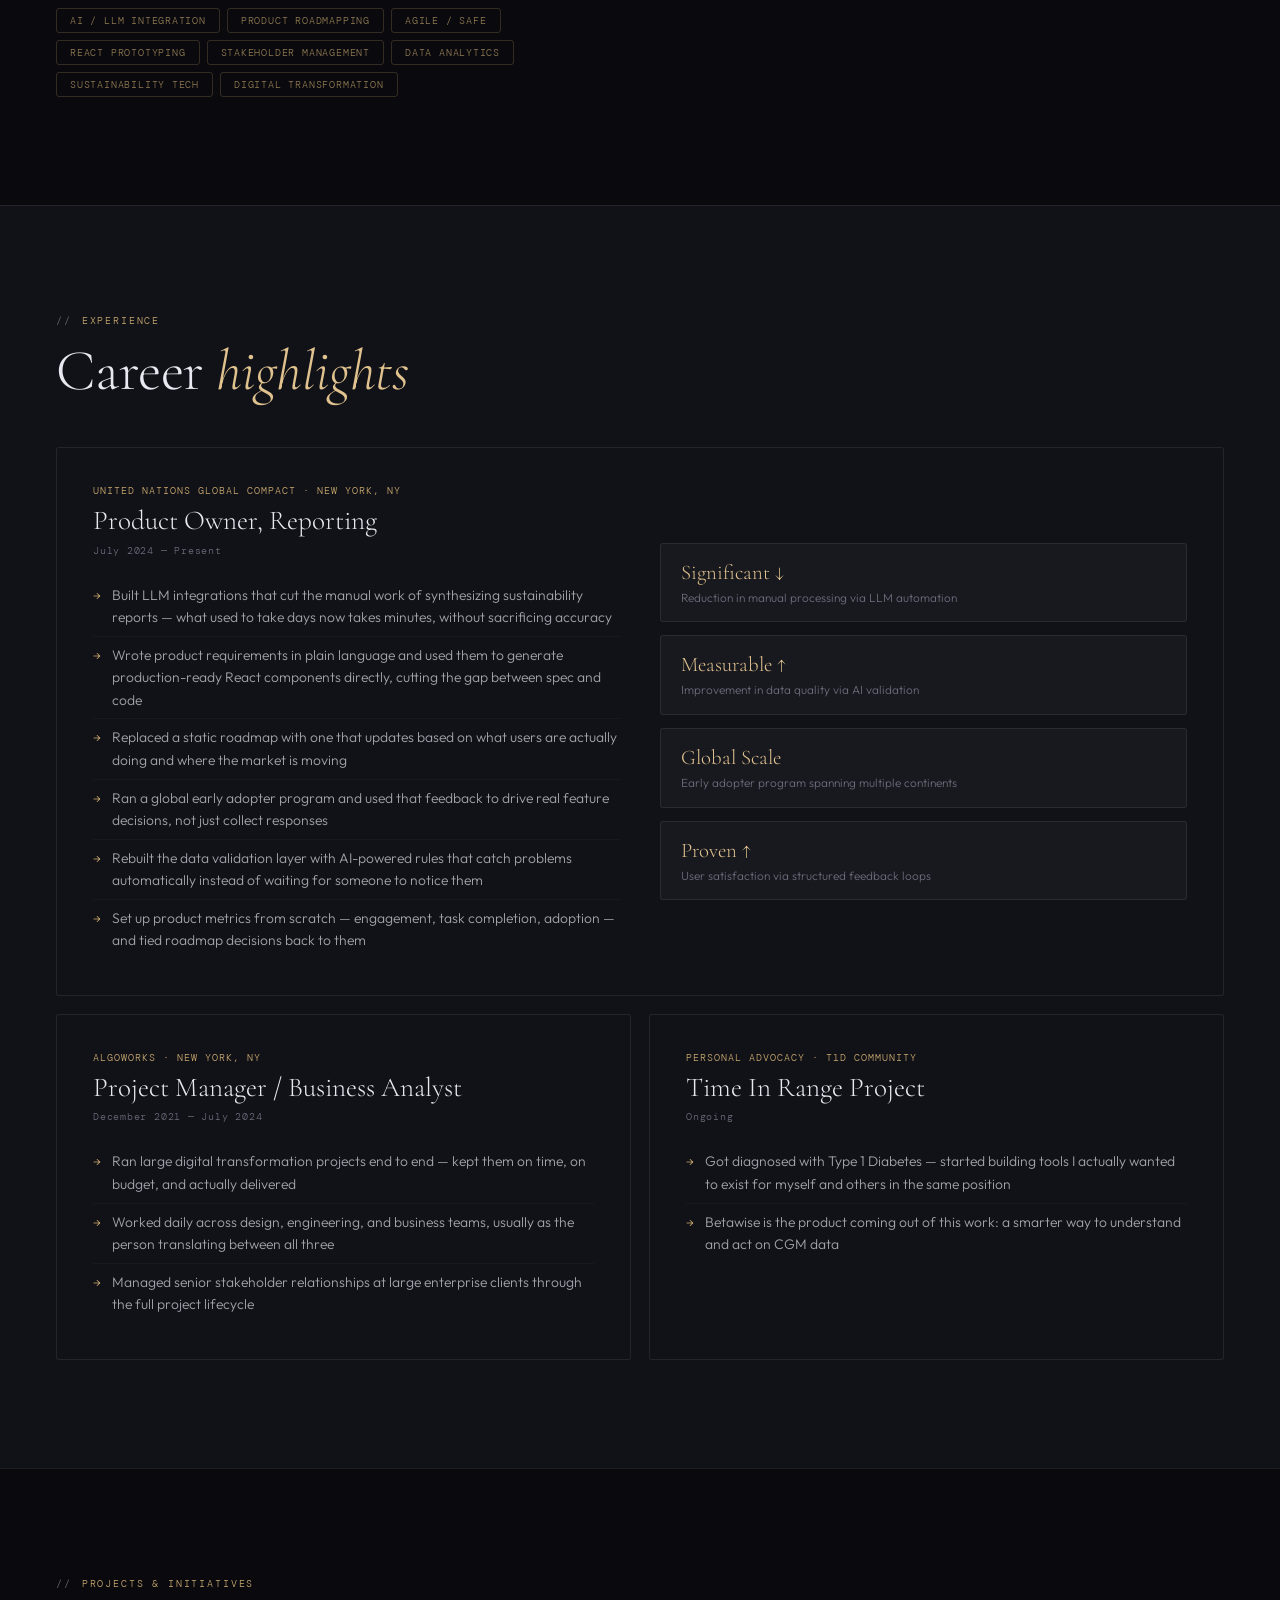
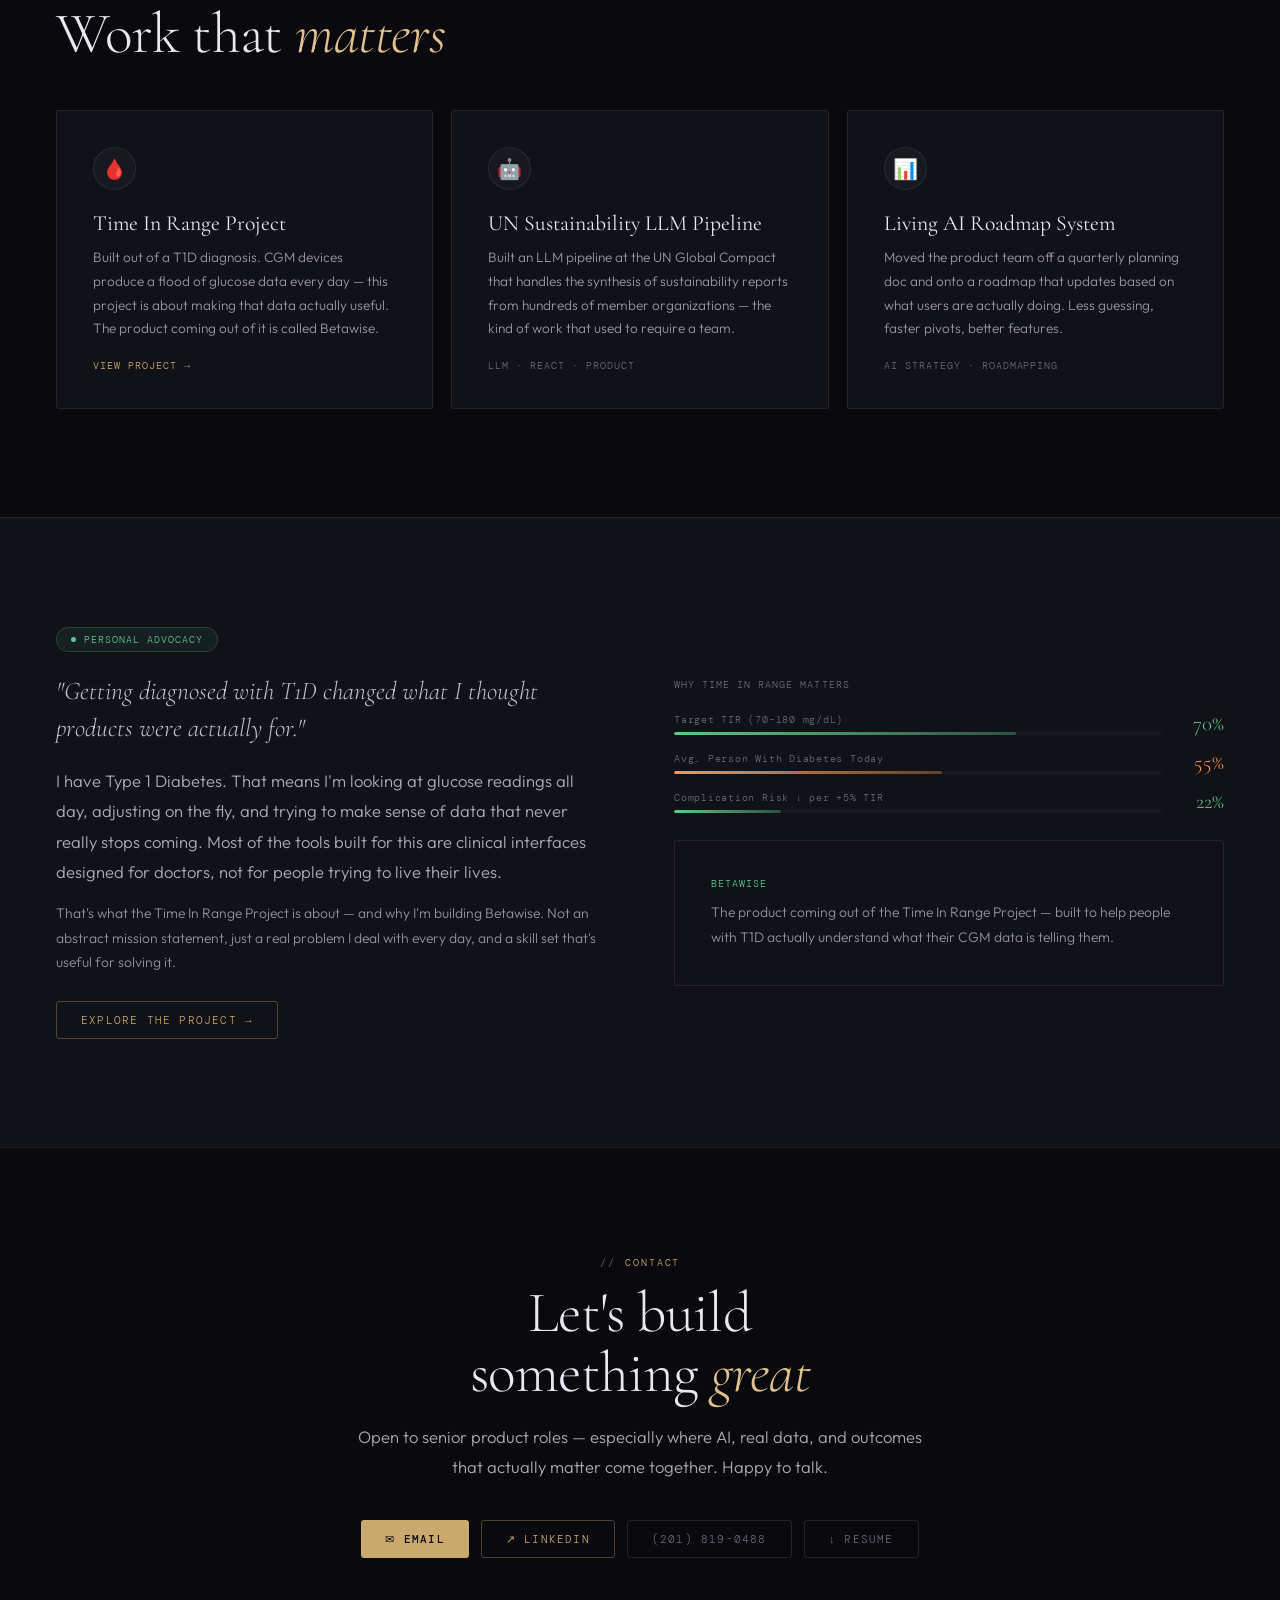
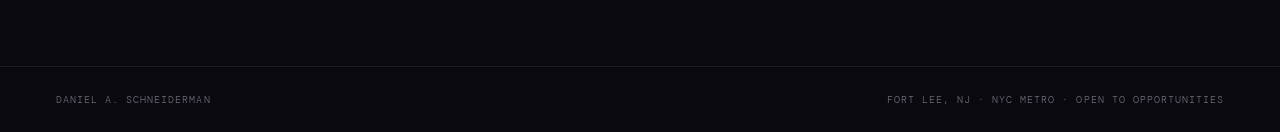
==== commit 825f95b9: "Update index.html" ====
--- a/index.html
+++ b/index.html
@@ -7,8 +7,9 @@
 <link rel="preconnect" href="https://fonts.googleapis.com" />
 <link rel="preconnect" href="https://fonts.gstatic.com" crossorigin />
 <link href="https://fonts.googleapis.com/css2?family=Cormorant+Garamond:ital,wght@0,300;0,400;1,300;1,400&family=DM+Mono:wght@400;500&family=Outfit:wght@300;400;500&display=swap" rel="stylesheet" />
+<!-- JS flag: added immediately so CSS can key off it -->
+<script>document.documentElement.classList.add('js')</script>
 <style>
-/* ── TOKENS ─────────────────────────────────────────────── */
 :root {
   --bg:      #09090e;
   --surf:    #111118;
@@ -22,154 +23,192 @@
   --r:       3px;
   --navh:    70px;
 }
-/* ── RESET ──────────────────────────────────────────────── */
-*,*::before,*::after{box-sizing:border-box;margin:0;padding:0}
-html{scroll-behavior:smooth}
-body{background:var(--bg);color:var(--text);font-family:'Outfit',sans-serif;font-weight:300;font-size:16px;overflow-x:hidden;cursor:none}
-a{text-decoration:none;color:inherit}
-/* ── CURSOR ─────────────────────────────────────────────── */
-.c-dot,.c-ring{position:fixed;border-radius:50%;pointer-events:none;z-index:9000;transform:translate(-50%,-50%)}
-.c-dot{width:7px;height:7px;background:var(--gold);z-index:9001;transition:width .15s,height .15s}
-.c-ring{width:34px;height:34px;border:1px solid rgba(201,169,110,.32);transition:width .2s,height .2s,border-color .2s}
-body.ch .c-dot{width:11px;height:11px}
-body.ch .c-ring{width:52px;height:52px;border-color:rgba(201,169,110,.55)}
-/* ── NOISE ──────────────────────────────────────────────── */
-body::after{content:'';position:fixed;inset:0;z-index:8000;pointer-events:none;opacity:.5;
-  background:url("data:image/svg+xml,%3Csvg xmlns='http://www.w3.org/2000/svg' width='250' height='250'%3E%3Cfilter id='n'%3E%3CfeTurbulence type='fractalNoise' baseFrequency='.85' numOctaves='4' stitchTiles='stitch'/%3E%3C/filter%3E%3Crect width='100%25' height='100%25' filter='url(%23n)' opacity='.035'/%3E%3C/svg%3E")}
-/* ── NAV ────────────────────────────────────────────────── */
-#nav{position:fixed;top:0;left:0;right:0;z-index:500;height:var(--navh);display:flex;align-items:center;justify-content:space-between;padding:0 56px;border-bottom:1px solid transparent;transition:background .3s,border-color .3s}
-#nav.solid{background:rgba(9,9,14,.93);backdrop-filter:blur(18px);border-color:var(--border)}
-.nav-logo{font-family:'Cormorant Garamond',serif;font-size:1.2rem;font-weight:300;letter-spacing:.04em;color:var(--gold-lt);cursor:none}
-.nav-logo em{font-style:italic}
-.nav-links{display:flex;gap:30px;list-style:none}
-.nav-links a{font-family:'DM Mono',monospace;font-size:.67rem;letter-spacing:.12em;text-transform:uppercase;color:var(--muted);transition:color .2s;cursor:none}
-.nav-links a:hover{color:var(--gold)}
-.nav-btn{display:inline-flex;align-items:center;gap:6px;padding:8px 20px;background:var(--gold);color:var(--bg);font-family:'DM Mono',monospace;font-size:.67rem;font-weight:500;letter-spacing:.1em;text-transform:uppercase;border-radius:var(--r);transition:background .2s,transform .2s;cursor:none}
-.nav-btn:hover{background:var(--gold-lt);transform:translateY(-1px)}
-/* ── BUTTONS ────────────────────────────────────────────── */
-.btn{display:inline-flex;align-items:center;gap:7px;padding:11px 24px;font-family:'DM Mono',monospace;font-size:.68rem;letter-spacing:.11em;text-transform:uppercase;border-radius:var(--r);transition:all .2s;cursor:none}
-.btn-s{background:var(--gold);color:var(--bg);font-weight:500}
-.btn-s:hover{background:var(--gold-lt);transform:translateY(-2px)}
-.btn-g{border:1px solid rgba(201,169,110,.35);color:var(--gold)}
-.btn-g:hover{border-color:var(--gold);background:rgba(201,169,110,.06);transform:translateY(-2px)}
-.btn-d{border:1px solid rgba(255,255,255,.11);color:var(--muted)}
-.btn-d:hover{border-color:rgba(255,255,255,.24);color:var(--text);transform:translateY(-2px)}
-/* ── SECTION ────────────────────────────────────────────── */
-.sec{position:relative;z-index:1;padding:108px 56px;border-top:1px solid var(--border)}
-.sec-alt{background:var(--surf)}
-/* ── TYPE ───────────────────────────────────────────────── */
-.eyebrow{display:flex;align-items:center;gap:10px;font-family:'DM Mono',monospace;font-size:.64rem;letter-spacing:.18em;text-transform:uppercase;color:var(--gold);margin-bottom:14px}
-.eyebrow::before{content:'//';color:var(--muted)}
-.disp{font-family:'Cormorant Garamond',serif;font-weight:300;line-height:1.05;letter-spacing:-.01em}
-.disp em{font-style:italic;color:var(--gold-lt)}
-.d-xl{font-size:clamp(3.8rem,9vw,8.8rem)}
-.d-lg{font-size:clamp(2.2rem,4.5vw,3.8rem)}
-.d-md{font-size:1.7rem}
-.d-sm{font-size:1.4rem}
-.body-l{font-size:1.04rem;color:rgba(232,232,240,.72);line-height:1.82}
-.body-s{font-size:.87rem;color:rgba(232,232,240,.6);line-height:1.76}
-.mono{font-family:'DM Mono',monospace;font-size:.64rem;letter-spacing:.1em;text-transform:uppercase;color:var(--muted)}
-/* ── CARD ───────────────────────────────────────────────── */
-.card{background:var(--surf);border:1px solid var(--border);border-radius:var(--r);padding:36px;transition:border-color .25s,transform .25s;cursor:none}
-.card:hover{border-color:rgba(201,169,110,.28);transform:translateY(-3px)}
-.card-top::before{content:'';display:block;height:2px;background:linear-gradient(90deg,var(--gold),transparent);margin:-36px -36px 30px}
-/* ── PILL ───────────────────────────────────────────────── */
-.pill{display:inline-block;padding:5px 12px;border:1px solid var(--border);border-radius:var(--r);font-family:'DM Mono',monospace;font-size:.62rem;letter-spacing:.08em;text-transform:uppercase;color:var(--muted);transition:border-color .2s,color .2s}
-.pill:hover,.pill.on{border-color:rgba(201,169,110,.38);color:var(--gold)}
-/* ── REVEAL ─────────────────────────────────────────────── */
-.rv{opacity:0;transform:translateY(20px);transition:opacity .65s ease,transform .65s ease}
-.rv.vis{opacity:1;transform:none}
-.rv.d1{transition-delay:.09s}.rv.d2{transition-delay:.18s}.rv.d3{transition-delay:.27s}
-/* ── HERO ───────────────────────────────────────────────── */
-#hero{position:relative;min-height:100vh;display:flex;flex-direction:column;justify-content:flex-end;padding:0 56px 80px;overflow:hidden;border:none}
-.h-grid{position:absolute;inset:0;z-index:0;
-  background-image:linear-gradient(rgba(201,169,110,.04) 1px,transparent 1px),linear-gradient(90deg,rgba(201,169,110,.04) 1px,transparent 1px);
+*,*::before,*::after { box-sizing:border-box; margin:0; padding:0; }
+html { scroll-behavior:smooth; }
+body { background:var(--bg); color:var(--text); font-family:'Outfit',sans-serif; font-weight:300; font-size:16px; overflow-x:hidden; }
+a { text-decoration:none; color:inherit; }
+
+/* ── CURSOR (only active when JS runs) ───────────────── */
+.c-dot, .c-ring {
+  position:fixed; border-radius:50%; pointer-events:none;
+  z-index:9000; transform:translate(-50%,-50%);
+  opacity:0; transition:opacity .3s;
+}
+.c-dot { width:7px; height:7px; background:var(--gold); z-index:9001; }
+.c-ring { width:34px; height:34px; border:1px solid rgba(201,169,110,.35); transition:width .2s, height .2s, border-color .2s, opacity .3s; }
+body.cursor-ready .c-dot,
+body.cursor-ready .c-ring { opacity:1; cursor:none; }
+body.cursor-ready { cursor:none; }
+body.ch .c-dot  { width:11px; height:11px; }
+body.ch .c-ring { width:52px; height:52px; border-color:rgba(201,169,110,.55); }
+
+/* ── NOISE ───────────────────────────────────────────── */
+body::after {
+  content:''; position:fixed; inset:0; z-index:8000; pointer-events:none; opacity:.45;
+  background:url("data:image/svg+xml,%3Csvg xmlns='http://www.w3.org/2000/svg' width='200' height='200'%3E%3Cfilter id='n'%3E%3CfeTurbulence type='fractalNoise' baseFrequency='.85' numOctaves='4' stitchTiles='stitch'/%3E%3C/filter%3E%3Crect width='100%25' height='100%25' filter='url(%23n)' opacity='.04'/%3E%3C/svg%3E");
+}
+
+/* ── NAV ─────────────────────────────────────────────── */
+#nav {
+  position:fixed; top:0; left:0; right:0; z-index:500;
+  height:var(--navh); display:flex; align-items:center;
+  justify-content:space-between; padding:0 56px;
+  border-bottom:1px solid transparent;
+  transition:background .3s, border-color .3s;
+}
+#nav.solid { background:rgba(9,9,14,.93); backdrop-filter:blur(18px); border-color:var(--border); }
+.nav-logo { font-family:'Cormorant Garamond',serif; font-size:1.2rem; font-weight:300; letter-spacing:.04em; color:var(--gold-lt); }
+.nav-logo em { font-style:italic; }
+.nav-links { display:flex; gap:28px; list-style:none; }
+.nav-links a { font-family:'DM Mono',monospace; font-size:.67rem; letter-spacing:.12em; text-transform:uppercase; color:var(--muted); transition:color .2s; }
+.nav-links a:hover { color:var(--gold); }
+.nav-btn { display:inline-flex; align-items:center; gap:6px; padding:8px 20px; background:var(--gold); color:var(--bg); font-family:'DM Mono',monospace; font-size:.67rem; font-weight:500; letter-spacing:.1em; text-transform:uppercase; border-radius:var(--r); transition:background .2s, transform .2s; }
+.nav-btn:hover { background:var(--gold-lt); transform:translateY(-1px); }
+
+/* ── BUTTONS ─────────────────────────────────────────── */
+.btn { display:inline-flex; align-items:center; gap:7px; padding:11px 24px; font-family:'DM Mono',monospace; font-size:.68rem; letter-spacing:.11em; text-transform:uppercase; border-radius:var(--r); transition:all .2s; }
+.btn-s { background:var(--gold); color:var(--bg); font-weight:500; }
+.btn-s:hover { background:var(--gold-lt); transform:translateY(-2px); }
+.btn-g { border:1px solid rgba(201,169,110,.35); color:var(--gold); }
+.btn-g:hover { border-color:var(--gold); background:rgba(201,169,110,.06); transform:translateY(-2px); }
+.btn-d { border:1px solid rgba(255,255,255,.11); color:var(--muted); }
+.btn-d:hover { border-color:rgba(255,255,255,.24); color:var(--text); transform:translateY(-2px); }
+
+/* ── SECTIONS ────────────────────────────────────────── */
+.sec { position:relative; z-index:1; padding:108px 56px; border-top:1px solid var(--border); }
+.sec-alt { background:var(--surf); }
+
+/* ── TYPE ────────────────────────────────────────────── */
+.eyebrow { display:flex; align-items:center; gap:10px; font-family:'DM Mono',monospace; font-size:.64rem; letter-spacing:.18em; text-transform:uppercase; color:var(--gold); margin-bottom:14px; }
+.eyebrow::before { content:'//'; color:var(--muted); }
+.disp { font-family:'Cormorant Garamond',serif; font-weight:300; line-height:1.05; letter-spacing:-.01em; }
+.disp em { font-style:italic; color:var(--gold-lt); }
+.d-xl { font-size:clamp(3.8rem,9vw,8.8rem); }
+.d-lg { font-size:clamp(2.2rem,4.5vw,3.8rem); }
+.d-sm { font-size:1.4rem; }
+.body-l { font-size:1.04rem; color:rgba(232,232,240,.72); line-height:1.82; }
+.body-s { font-size:.87rem; color:rgba(232,232,240,.6); line-height:1.76; }
+.mono { font-family:'DM Mono',monospace; font-size:.64rem; letter-spacing:.1em; text-transform:uppercase; color:var(--muted); }
+
+/* ── CARD ────────────────────────────────────────────── */
+.card { background:var(--surf); border:1px solid var(--border); border-radius:var(--r); padding:36px; transition:border-color .25s, transform .25s; }
+.card:hover { border-color:rgba(201,169,110,.28); transform:translateY(-3px); }
+.card-top::before { content:''; display:block; height:2px; background:linear-gradient(90deg,var(--gold),transparent); margin:-36px -36px 30px; }
+
+/* ── PILLS ───────────────────────────────────────────── */
+.pill-row { display:flex; flex-wrap:wrap; gap:7px; margin-top:28px; }
+.pill { display:inline-block; padding:5px 13px; border:1px solid rgba(201,169,110,.22); border-radius:var(--r); font-family:'DM Mono',monospace; font-size:.62rem; letter-spacing:.08em; text-transform:uppercase; color:rgba(201,169,110,.7); cursor:default; user-select:none; }
+
+/* ── REVEAL — content visible by default, JS animates it */
+.rv { transition:opacity .65s ease, transform .65s ease; }
+.js .rv { opacity:0; transform:translateY(20px); }
+.js .rv.vis { opacity:1; transform:none; }
+.rv.d1 { transition-delay:.09s; }
+.rv.d2 { transition-delay:.18s; }
+.rv.d3 { transition-delay:.27s; }
+
+/* ── HERO ────────────────────────────────────────────── */
+#hero {
+  position:relative; min-height:100vh;
+  display:flex; flex-direction:column; justify-content:flex-end;
+  padding:0 56px 80px; overflow:hidden; border:none;
+}
+.h-grid {
+  position:absolute; inset:0; z-index:0;
+  background-image: linear-gradient(rgba(201,169,110,.04) 1px,transparent 1px), linear-gradient(90deg,rgba(201,169,110,.04) 1px,transparent 1px);
   background-size:58px 58px;
-  mask-image:radial-gradient(ellipse 75% 70% at 65% 50%,black 20%,transparent 78%)}
-.h-glow{position:absolute;pointer-events:none;z-index:0}
-.h-glow-a{top:5%;right:-8%;width:720px;height:720px;background:radial-gradient(circle,rgba(79,142,247,.07) 0%,transparent 65%)}
-.h-glow-b{bottom:-15%;left:5%;width:520px;height:520px;background:radial-gradient(circle,rgba(201,169,110,.05) 0%,transparent 65%)}
-.h-inner{position:relative;z-index:1}
-.h-tag{font-family:'DM Mono',monospace;font-size:.67rem;letter-spacing:.18em;text-transform:uppercase;color:var(--gold);display:flex;align-items:center;gap:12px;margin-bottom:22px;opacity:0;animation:fup .7s .15s forwards}
-.h-tag::before{content:'';width:34px;height:1px;background:var(--gold);opacity:.5}
-.h-name{opacity:0;animation:fup .9s .3s forwards;margin-bottom:28px}
-.h-sub{display:flex;align-items:flex-end;gap:44px;opacity:0;animation:fup .8s .5s forwards}
-.h-desc{max-width:430px}
-.h-btns{display:flex;gap:10px;flex-shrink:0}
-.h-scroll{position:absolute;bottom:32px;right:56px;z-index:1;writing-mode:vertical-rl;display:flex;align-items:center;gap:10px;font-family:'DM Mono',monospace;font-size:.58rem;letter-spacing:.18em;text-transform:uppercase;color:var(--muted);opacity:0;animation:fin 1s .95s forwards}
-.h-scroll::after{content:'';width:1px;height:52px;background:linear-gradient(to bottom,var(--muted),transparent)}
-/* ── STATS ──────────────────────────────────────────────── */
-.stats{position:relative;z-index:1;display:grid;grid-template-columns:repeat(4,1fr);border-bottom:1px solid var(--border)}
-.s-cell{padding:30px 38px;border-right:1px solid var(--border)}
-.s-cell:last-child{border-right:none}
-.s-num{font-family:'Cormorant Garamond',serif;font-size:2.5rem;font-weight:300;color:var(--gold-lt);line-height:1;margin-bottom:6px}
-.s-lbl{font-size:.78rem;color:var(--muted);line-height:1.5}
-/* ── ABOUT ──────────────────────────────────────────────── */
-.about-g{display:grid;grid-template-columns:1fr 1fr;gap:68px;align-items:start}
-.pill-row{display:flex;flex-wrap:wrap;gap:7px;margin-top:28px}
-.cert-list{list-style:none;margin-top:4px}
-.cert-list li{display:flex;align-items:flex-start;gap:12px;padding:13px 0;border-bottom:1px solid var(--border);font-size:.87rem;color:rgba(232,232,240,.7);line-height:1.55}
-.cert-list li:last-child{border-bottom:none}
-.cert-list li::before{content:'◆';color:var(--gold);font-size:.44rem;margin-top:6px;flex-shrink:0}
-/* ── EXPERIENCE ─────────────────────────────────────────── */
-.exp-g{display:grid;grid-template-columns:1fr 1fr;gap:18px}
-.exp-wide{grid-column:span 2;display:grid;grid-template-columns:1fr 1fr;gap:40px}
-.exp-org{font-family:'DM Mono',monospace;font-size:.63rem;letter-spacing:.1em;text-transform:uppercase;color:var(--gold);margin-bottom:8px}
-.exp-role{font-family:'Cormorant Garamond',serif;font-size:1.7rem;font-weight:300;line-height:1.2;margin-bottom:6px}
-.exp-date{font-family:'DM Mono',monospace;font-size:.61rem;letter-spacing:.08em;color:var(--muted);margin-bottom:20px}
-.blist{list-style:none}
-.blist li{display:flex;gap:11px;padding:7px 0;font-size:.87rem;color:rgba(232,232,240,.68);line-height:1.62;border-bottom:1px solid rgba(255,255,255,.03)}
-.blist li:last-child{border-bottom:none}
-.blist li::before{content:'→';color:var(--gold);font-size:.74rem;flex-shrink:0;margin-top:2px}
-.m-stack{display:flex;flex-direction:column;gap:13px;justify-content:center}
-.m-chip{background:var(--surf2);border:1px solid var(--border);border-radius:var(--r);padding:15px 20px}
-.m-val{font-family:'Cormorant Garamond',serif;font-size:2.1rem;font-weight:300;color:var(--gold-lt);line-height:1}
-.m-desc{font-size:.74rem;color:var(--muted);margin-top:4px;line-height:1.4}
-/* ── PROJECTS ───────────────────────────────────────────── */
-.proj-g{display:grid;grid-template-columns:repeat(3,1fr);gap:18px}
-.proj-card{display:flex;flex-direction:column}
-.proj-icon{width:43px;height:43px;background:var(--surf2);border:1px solid var(--border);border-radius:50%;display:flex;align-items:center;justify-content:center;font-size:1.25rem;margin-bottom:20px;flex-shrink:0}
-.proj-name{font-family:'Cormorant Garamond',serif;font-size:1.35rem;font-weight:400;margin-bottom:10px}
-.proj-desc{font-size:.85rem;color:rgba(232,232,240,.62);line-height:1.74;flex:1;margin-bottom:18px}
-.proj-lnk{font-family:'DM Mono',monospace;font-size:.62rem;letter-spacing:.1em;text-transform:uppercase;color:var(--gold);display:inline-flex;align-items:center;gap:6px;transition:gap .2s}
-.proj-lnk:hover{gap:10px}
-/* ── CAUSE ──────────────────────────────────────────────── */
-.cause-g{display:grid;grid-template-columns:1fr 1fr;gap:68px;align-items:center}
-.badge{display:inline-flex;align-items:center;gap:8px;background:rgba(94,201,139,.08);border:1px solid rgba(94,201,139,.22);border-radius:100px;padding:5px 14px;font-family:'DM Mono',monospace;font-size:.62rem;letter-spacing:.1em;text-transform:uppercase;color:var(--green);margin-bottom:20px}
-.bdot{width:5px;height:5px;border-radius:50%;background:var(--green);animation:blink 2s ease infinite}
-@keyframes blink{0%,100%{opacity:1}50%{opacity:.3}}
-.pull{font-family:'Cormorant Garamond',serif;font-size:1.6rem;font-style:italic;font-weight:300;line-height:1.45;color:rgba(232,232,240,.82);margin-bottom:20px}
-.bar-row{display:flex;align-items:center;gap:16px;margin-bottom:14px}
-.bar-w{flex:1}
-.bar-lbl{font-family:'DM Mono',monospace;font-size:.6rem;letter-spacing:.08em;color:var(--muted);margin-bottom:6px}
-.bar-track{height:3px;background:var(--surf2);border-radius:2px;overflow:hidden}
-.bar-fill{height:100%;border-radius:2px;width:0;transition:width 1.3s ease}
-.bar-val{font-family:'Cormorant Garamond',serif;font-size:1.3rem;font-weight:300;min-width:46px;text-align:right}
-/* ── CONTACT ────────────────────────────────────────────── */
-.contact-w{max-width:580px;margin:0 auto;text-align:center}
-.contact-btns{display:flex;justify-content:center;gap:12px;flex-wrap:wrap;margin-top:38px}
-/* ── FOOTER ─────────────────────────────────────────────── */
-footer{position:relative;z-index:1;border-top:1px solid var(--border);padding:26px 56px;display:flex;justify-content:space-between;align-items:center}
-/* ── KEYFRAMES ──────────────────────────────────────────── */
-@keyframes fup{from{opacity:0;transform:translateY(24px)}to{opacity:1;transform:none}}
-@keyframes fin{from{opacity:0}to{opacity:1}}
-/* ── RESPONSIVE ─────────────────────────────────────────── */
-@media(max-width:960px){
-  :root{--navh:60px}
-  #nav{padding:0 22px}
-  .nav-links{display:none}
-  #hero,.sec{padding-left:22px;padding-right:22px}
-  #hero{padding-bottom:60px}
-  .h-sub{flex-direction:column;align-items:flex-start;gap:22px}
-  .stats{grid-template-columns:1fr 1fr}
-  .s-cell:nth-child(2){border-right:none}
-  .about-g,.cause-g{grid-template-columns:1fr;gap:44px}
-  .exp-g{grid-template-columns:1fr}
-  .exp-wide{grid-column:span 1;grid-template-columns:1fr}
-  .proj-g{grid-template-columns:1fr}
-  footer{flex-direction:column;gap:8px;text-align:center;padding:20px}
-  body{cursor:auto}
-  .c-dot,.c-ring{display:none}
+  mask-image:radial-gradient(ellipse 75% 70% at 65% 50%,black 20%,transparent 78%);
+}
+.h-glow { position:absolute; pointer-events:none; z-index:0; }
+.h-glow-a { top:5%; right:-8%; width:720px; height:720px; background:radial-gradient(circle,rgba(79,142,247,.07) 0%,transparent 65%); }
+.h-glow-b { bottom:-15%; left:5%; width:520px; height:520px; background:radial-gradient(circle,rgba(201,169,110,.05) 0%,transparent 65%); }
+.h-inner { position:relative; z-index:1; }
+.h-tag { font-family:'DM Mono',monospace; font-size:.67rem; letter-spacing:.18em; text-transform:uppercase; color:var(--gold); display:flex; align-items:center; gap:12px; margin-bottom:22px; animation:fup .7s .15s both; }
+.h-tag::before { content:''; width:34px; height:1px; background:var(--gold); opacity:.5; }
+.h-name { animation:fup .9s .3s both; margin-bottom:28px; }
+.h-sub { display:flex; align-items:flex-end; gap:44px; animation:fup .8s .5s both; }
+.h-desc { max-width:430px; }
+.h-btns { display:flex; gap:10px; flex-shrink:0; }
+.h-scroll { position:absolute; bottom:32px; right:56px; z-index:1; writing-mode:vertical-rl; display:flex; align-items:center; gap:10px; font-family:'DM Mono',monospace; font-size:.58rem; letter-spacing:.18em; text-transform:uppercase; color:var(--muted); animation:fin 1s .95s both; }
+.h-scroll::after { content:''; width:1px; height:52px; background:linear-gradient(to bottom,var(--muted),transparent); }
+
+/* ── STATS ───────────────────────────────────────────── */
+.stats { position:relative; z-index:1; display:grid; grid-template-columns:repeat(4,1fr); border-bottom:1px solid var(--border); }
+.s-cell { padding:30px 38px; border-right:1px solid var(--border); }
+.s-cell:last-child { border-right:none; }
+.s-num { font-family:'Cormorant Garamond',serif; font-size:2rem; font-weight:300; color:var(--gold-lt); line-height:1; margin-bottom:6px; padding-top:4px; }
+.s-lbl { font-size:.78rem; color:var(--muted); line-height:1.5; }
+
+/* ── ABOUT ───────────────────────────────────────────── */
+.about-g { display:grid; grid-template-columns:1fr 1fr; gap:68px; align-items:start; }
+.cert-list { list-style:none; margin-top:4px; }
+.cert-list li { display:flex; align-items:flex-start; gap:12px; padding:13px 0; border-bottom:1px solid var(--border); font-size:.87rem; color:rgba(232,232,240,.7); line-height:1.55; }
+.cert-list li:last-child { border-bottom:none; }
+.cert-list li::before { content:'◆'; color:var(--gold); font-size:.44rem; margin-top:6px; flex-shrink:0; }
+
+/* ── EXPERIENCE ──────────────────────────────────────── */
+.exp-g { display:grid; grid-template-columns:1fr 1fr; gap:18px; }
+.exp-wide { grid-column:span 2; display:grid; grid-template-columns:1fr 1fr; gap:40px; }
+.exp-org { font-family:'DM Mono',monospace; font-size:.63rem; letter-spacing:.1em; text-transform:uppercase; color:var(--gold); margin-bottom:8px; }
+.exp-role { font-family:'Cormorant Garamond',serif; font-size:1.7rem; font-weight:300; line-height:1.2; margin-bottom:6px; }
+.exp-date { font-family:'DM Mono',monospace; font-size:.61rem; letter-spacing:.08em; color:var(--muted); margin-bottom:20px; }
+.blist { list-style:none; }
+.blist li { display:flex; gap:11px; padding:7px 0; font-size:.87rem; color:rgba(232,232,240,.68); line-height:1.62; border-bottom:1px solid rgba(255,255,255,.03); }
+.blist li:last-child { border-bottom:none; }
+.blist li::before { content:'→'; color:var(--gold); font-size:.74rem; flex-shrink:0; margin-top:2px; }
+.m-stack { display:flex; flex-direction:column; gap:13px; justify-content:center; }
+.m-chip { background:var(--surf2); border:1px solid var(--border); border-radius:var(--r); padding:15px 20px; }
+.m-val { font-family:'Cormorant Garamond',serif; font-size:1.3rem; font-weight:300; color:var(--gold-lt); line-height:1.3; }
+.m-desc { font-size:.74rem; color:var(--muted); margin-top:4px; line-height:1.4; }
+
+/* ── PROJECTS ────────────────────────────────────────── */
+.proj-g { display:grid; grid-template-columns:repeat(3,1fr); gap:18px; }
+.proj-card { display:flex; flex-direction:column; }
+.proj-icon { width:43px; height:43px; background:var(--surf2); border:1px solid var(--border); border-radius:50%; display:flex; align-items:center; justify-content:center; font-size:1.25rem; margin-bottom:20px; flex-shrink:0; }
+.proj-name { font-family:'Cormorant Garamond',serif; font-size:1.35rem; font-weight:400; margin-bottom:10px; }
+.proj-desc { font-size:.85rem; color:rgba(232,232,240,.62); line-height:1.74; flex:1; margin-bottom:18px; }
+.proj-lnk { font-family:'DM Mono',monospace; font-size:.62rem; letter-spacing:.1em; text-transform:uppercase; color:var(--gold); display:inline-flex; align-items:center; gap:6px; transition:gap .2s; }
+.proj-lnk:hover { gap:10px; }
+
+/* ── CAUSE ───────────────────────────────────────────── */
+.cause-g { display:grid; grid-template-columns:1fr 1fr; gap:68px; align-items:center; }
+.badge { display:inline-flex; align-items:center; gap:8px; background:rgba(94,201,139,.08); border:1px solid rgba(94,201,139,.22); border-radius:100px; padding:5px 14px; font-family:'DM Mono',monospace; font-size:.62rem; letter-spacing:.1em; text-transform:uppercase; color:var(--green); margin-bottom:20px; }
+.bdot { width:5px; height:5px; border-radius:50%; background:var(--green); animation:blink 2s ease infinite; }
+@keyframes blink { 0%,100%{opacity:1} 50%{opacity:.3} }
+.pull { font-family:'Cormorant Garamond',serif; font-size:1.6rem; font-style:italic; font-weight:300; line-height:1.45; color:rgba(232,232,240,.82); margin-bottom:20px; }
+.bar-row { display:flex; align-items:center; gap:16px; margin-bottom:14px; }
+.bar-w { flex:1; }
+.bar-lbl { font-family:'DM Mono',monospace; font-size:.6rem; letter-spacing:.08em; color:var(--muted); margin-bottom:6px; }
+.bar-track { height:3px; background:var(--surf2); border-radius:2px; overflow:hidden; }
+.bar-fill { height:100%; border-radius:2px; width:0; transition:width 1.3s ease; }
+.bar-val { font-family:'Cormorant Garamond',serif; font-size:1.3rem; font-weight:300; min-width:46px; text-align:right; }
+
+/* ── CONTACT ─────────────────────────────────────────── */
+.contact-w { max-width:580px; margin:0 auto; text-align:center; }
+.contact-btns { display:flex; justify-content:center; gap:12px; flex-wrap:wrap; margin-top:38px; }
+
+/* ── FOOTER ──────────────────────────────────────────── */
+footer { position:relative; z-index:1; border-top:1px solid var(--border); padding:26px 56px; display:flex; justify-content:space-between; align-items:center; }
+
+/* ── KEYFRAMES ───────────────────────────────────────── */
+@keyframes fup { from { opacity:0; transform:translateY(24px); } to { opacity:1; transform:none; } }
+@keyframes fin  { from { opacity:0; } to { opacity:1; } }
+
+/* ── RESPONSIVE ──────────────────────────────────────── */
+@media(max-width:960px) {
+  :root { --navh:60px; }
+  #nav { padding:0 22px; }
+  .nav-links { display:none; }
+  #hero, .sec { padding-left:22px; padding-right:22px; }
+  #hero { padding-bottom:60px; }
+  .h-sub { flex-direction:column; align-items:flex-start; gap:22px; }
+  .stats { grid-template-columns:1fr 1fr; }
+  .s-cell:nth-child(2) { border-right:none; }
+  .about-g, .cause-g { grid-template-columns:1fr; gap:44px; }
+  .exp-g { grid-template-columns:1fr; }
+  .exp-wide { grid-column:span 1; grid-template-columns:1fr; }
+  .proj-g { grid-template-columns:1fr; }
+  footer { flex-direction:column; gap:8px; text-align:center; padding:20px; }
 }
 </style>
 </head>
@@ -200,7 +239,7 @@
     <p class="h-tag">Product Leader · AI Strategist · Mission-Driven</p>
     <h1 class="h-name disp d-xl">Daniel<br><em>Schneiderman</em></h1>
     <div class="h-sub">
-      <p class="h-desc body-l">Strategic Product Owner building AI-powered digital products that create measurable impact — from the United Nations to the T1D community.</p>
+      <p class="h-desc body-l">Product Owner who builds with AI and ships things that hold up — currently at the United Nations, personally invested in T1D health tech.</p>
       <div class="h-btns">
         <a class="btn btn-s" href="#contact">Let's Connect</a>
         <a class="btn btn-g" href="https://www.linkedin.com/in/danielschneiderman955/" target="_blank">LinkedIn ↗</a>
@@ -213,10 +252,10 @@
 
 <!-- STATS -->
 <div class="stats">
-  <div class="s-cell rv"><div class="s-num" style="font-size:1.6rem;padding-top:6px">AI-First</div><div class="s-lbl">Building LLM-powered products that meaningfully reduce manual work</div></div>
-  <div class="s-cell rv d1"><div class="s-num" style="font-size:1.6rem;padding-top:6px">Global Scale</div><div class="s-lbl">Shipped products used by organizations across multiple continents</div></div>
-  <div class="s-cell rv d2"><div class="s-num" style="font-size:1.6rem;padding-top:6px">Mission-Led</div><div class="s-lbl">Work spans the UN, health advocacy, and Fortune 500 transformation</div></div>
-  <div class="s-cell rv d3"><div class="s-num" style="font-size:1.6rem;padding-top:6px">Data-Driven</div><div class="s-lbl">Every roadmap decision tied to measurable user and business outcomes</div></div>
+  <div class="s-cell rv"><div class="s-num">AI-First</div><div class="s-lbl">Building LLM-powered products that meaningfully reduce manual work</div></div>
+  <div class="s-cell rv d1"><div class="s-num">Global Scale</div><div class="s-lbl">Shipped products used by organizations across multiple continents</div></div>
+  <div class="s-cell rv d2"><div class="s-num">Mission-Led</div><div class="s-lbl">Work spans the UN, health advocacy, and large enterprise transformation</div></div>
+  <div class="s-cell rv d3"><div class="s-num">Data-Driven</div><div class="s-lbl">Every roadmap decision tied to real user and business outcomes</div></div>
 </div>
 
 <!-- ABOUT -->
@@ -225,11 +264,11 @@
     <div>
       <p class="eyebrow rv">About</p>
       <h2 class="disp d-lg rv d1">Where <em>strategy</em><br>meets technology</h2>
-      <p class="body-l rv d2" style="margin-top:26px">I'm a Product Owner with a passion for building AI-native products that make complex data accessible and actionable. Currently at the United Nations Global Compact, I lead the reporting product roadmap — deploying LLM integrations, shaping living AI roadmaps, and driving measurable sustainability outcomes at global scale.</p>
-      <p class="body-l rv d2" style="margin-top:14px">My background bridges business analysis, stakeholder management, and natural language-driven engineering — delivering high-impact projects for Fortune 500 clients with a relentless focus on user experience and data quality.</p>
+      <p class="body-l rv d2" style="margin-top:26px">I'm a Product Owner at the United Nations Global Compact, where I run the reporting product — building LLM integrations that automate what used to take teams weeks, and keeping the roadmap honest with real usage data instead of assumptions.</p>
+      <p class="body-l rv d2" style="margin-top:14px">Before that I spent a few years as a PM and BA on large digital transformation projects, working directly with enterprise clients. I'm at my best when the problem is messy, the data is complicated, and there's a real person on the other end who needs things to actually work.</p>
       <div class="pill-row rv d3">
-        <span class="pill on">AI / LLM Integration</span>
-        <span class="pill on">Product Roadmapping</span>
+        <span class="pill">AI / LLM Integration</span>
+        <span class="pill">Product Roadmapping</span>
         <span class="pill">Agile / SAFe</span>
         <span class="pill">React Prototyping</span>
         <span class="pill">Stakeholder Management</span>
@@ -261,19 +300,19 @@
         <h3 class="exp-role">Product Owner, Reporting</h3>
         <p class="exp-date">July 2024 — Present</p>
         <ul class="blist">
-          <li>Deployed LLM integrations to automate synthesis of complex sustainability data, significantly reducing manual processing time while maintaining high accuracy</li>
-          <li>Pioneered a natural language programming methodology to generate production-ready React components directly from product requirements</li>
-          <li>Built a living AI roadmap that dynamically reprioritizes initiatives based on real-time market shifts and emerging user pain points</li>
-          <li>Facilitated continuous feedback loops with a global early adopter program, translating qualitative and quantitative insights into feature improvements</li>
-          <li>Improved data quality substantially via AI-powered validation rules and automated anomaly detection within the reporting questionnaire</li>
-          <li>Introduced and tracked key product metrics — engagement, task completion, and data adoption — to inform the roadmap</li>
+          <li>Built LLM integrations that cut the manual work of synthesizing sustainability reports — what used to take days now takes minutes, without sacrificing accuracy</li>
+          <li>Wrote product requirements in plain language and used them to generate production-ready React components directly, cutting the gap between spec and code</li>
+          <li>Replaced a static roadmap with one that updates based on what users are actually doing and where the market is moving</li>
+          <li>Ran a global early adopter program and used that feedback to drive real feature decisions, not just collect responses</li>
+          <li>Rebuilt the data validation layer with AI-powered rules that catch problems automatically instead of waiting for someone to notice them</li>
+          <li>Set up product metrics from scratch — engagement, task completion, adoption — and tied roadmap decisions back to them</li>
         </ul>
       </div>
       <div class="m-stack">
-        <div class="m-chip"><div class="m-val" style="font-size:1.3rem;line-height:1.3">Significant ↓</div><div class="m-desc">Reduction in manual processing via LLM automation</div></div>
-        <div class="m-chip"><div class="m-val" style="font-size:1.3rem;line-height:1.3">Measurable ↑</div><div class="m-desc">Improvement in data quality via AI validation</div></div>
-        <div class="m-chip"><div class="m-val" style="font-size:1.3rem;line-height:1.3">Global Scale</div><div class="m-desc">Early adopter program spanning multiple continents</div></div>
-        <div class="m-chip"><div class="m-val" style="font-size:1.3rem;line-height:1.3">Proven ↑</div><div class="m-desc">User satisfaction via structured feedback loops</div></div>
+        <div class="m-chip"><div class="m-val">Significant ↓</div><div class="m-desc">Reduction in manual processing via LLM automation</div></div>
+        <div class="m-chip"><div class="m-val">Measurable ↑</div><div class="m-desc">Improvement in data quality via AI validation</div></div>
+        <div class="m-chip"><div class="m-val">Global Scale</div><div class="m-desc">Early adopter program spanning multiple continents</div></div>
+        <div class="m-chip"><div class="m-val">Proven ↑</div><div class="m-desc">User satisfaction via structured feedback loops</div></div>
       </div>
     </div>
     <div class="card rv d1">
@@ -281,9 +320,9 @@
       <h3 class="exp-role">Project Manager / Business Analyst</h3>
       <p class="exp-date">December 2021 — July 2024</p>
       <ul class="blist">
-        <li>Led complex digital transformation engagements from discovery through delivery, on time and within budget</li>
-        <li>Facilitated cross-functional collaboration among designers, developers, and business analysts</li>
-        <li>Built lasting relationships with senior leadership at large enterprise clients throughout the project lifecycle</li>
+        <li>Ran large digital transformation projects end to end — kept them on time, on budget, and actually delivered</li>
+        <li>Worked daily across design, engineering, and business teams, usually as the person translating between all three</li>
+        <li>Managed senior stakeholder relationships at large enterprise clients through the full project lifecycle</li>
       </ul>
     </div>
     <div class="card rv d2">
@@ -291,8 +330,8 @@
       <h3 class="exp-role">Time In Range Project</h3>
       <p class="exp-date">Ongoing</p>
       <ul class="blist">
-        <li>Living with Type 1 Diabetes drives a personal mission to make glucose data more actionable and accessible</li>
-        <li>Created the Time In Range Project to apply product and AI thinking to real health outcomes for the T1D community</li>
+        <li>Got diagnosed with Type 1 Diabetes — started building tools I actually wanted to exist for myself and others in the same position</li>
+        <li>Betawise is the product coming out of this work: a smarter way to understand and act on CGM data</li>
       </ul>
     </div>
   </div>
@@ -306,19 +345,19 @@
     <a class="card proj-card rv" href="timeinrange.html">
       <div class="proj-icon">🩸</div>
       <p class="proj-name">Time In Range Project</p>
-      <p class="proj-desc">A personal initiative leveraging data and product thinking to improve outcomes for people living with Type 1 Diabetes — making CGM data visible, meaningful, and motivating.</p>
+      <p class="proj-desc">Built out of a T1D diagnosis. CGM devices produce a flood of glucose data every day — this project is about making that data actually useful. The product coming out of it is called Betawise.</p>
       <span class="proj-lnk">View Project →</span>
     </a>
     <div class="card proj-card rv d1" style="cursor:default">
       <div class="proj-icon">🤖</div>
       <p class="proj-name">UN Sustainability LLM Pipeline</p>
-      <p class="proj-desc">Architected LLM integrations at the UN Global Compact to automate synthesis of complex sustainability data at scale across 500+ member companies at 99% accuracy.</p>
+      <p class="proj-desc">Built an LLM pipeline at the UN Global Compact that handles the synthesis of sustainability reports from hundreds of member organizations — the kind of work that used to require a team.</p>
       <span class="proj-lnk" style="color:var(--muted);cursor:default">LLM · React · Product</span>
     </div>
     <div class="card proj-card rv d2" style="cursor:default">
       <div class="proj-icon">📊</div>
       <p class="proj-name">Living AI Roadmap System</p>
-      <p class="proj-desc">Transitioned the product team from static quarterly planning to a dynamic, AI-driven roadmap that auto-reprioritizes features based on real-time market signals and user pain points.</p>
+      <p class="proj-desc">Moved the product team off a quarterly planning doc and onto a roadmap that updates based on what users are actually doing. Less guessing, faster pivots, better features.</p>
       <span class="proj-lnk" style="color:var(--muted);cursor:default">AI Strategy · Roadmapping</span>
     </div>
   </div>
@@ -329,9 +368,9 @@
   <div class="cause-g">
     <div>
       <div class="badge rv"><div class="bdot"></div>Personal Advocacy</div>
-      <blockquote class="pull rv d1">"Living with T1D turned my product instincts toward something that really matters."</blockquote>
-      <p class="body-l rv d2">I was diagnosed with Type 1 Diabetes, and that experience fundamentally shaped how I think about data, products, and impact. Managing T1D means living inside a constant stream of glucose readings — and too often, that data is overwhelming without the right tools to interpret it.</p>
-      <p class="body-s rv d2" style="margin-top:14px">The Time In Range Project is my attempt to close that gap — applying the same product and AI thinking I use professionally to help people with T1D spend more time in a healthy glucose range and less time managing crisis moments.</p>
+      <blockquote class="pull rv d1">"Getting diagnosed with T1D changed what I thought products were actually for."</blockquote>
+      <p class="body-l rv d2">I have Type 1 Diabetes. That means I'm looking at glucose readings all day, adjusting on the fly, and trying to make sense of data that never really stops coming. Most of the tools built for this are clinical interfaces designed for doctors, not for people trying to live their lives.</p>
+      <p class="body-s rv d2" style="margin-top:14px">That's what the Time In Range Project is about — and why I'm building Betawise. Not an abstract mission statement, just a real problem I deal with every day, and a skill set that's useful for solving it.</p>
       <a class="btn btn-g rv d3" href="timeinrange.html" style="margin-top:26px;display:inline-flex">Explore the Project →</a>
     </div>
     <div id="bars" class="rv d2">
@@ -349,8 +388,8 @@
         <div class="bar-val" style="color:var(--green)">22%</div>
       </div>
       <div class="card" style="margin-top:26px;cursor:default">
-        <p class="mono" style="color:var(--green);margin-bottom:10px">Time In Range Project</p>
-        <p class="body-s">A personal mission to make CGM data understandable and actionable — because better tools mean longer, healthier lives for people with T1D.</p>
+        <p class="mono" style="color:var(--green);margin-bottom:10px">Betawise</p>
+        <p class="body-s">The product coming out of the Time In Range Project — built to help people with T1D actually understand what their CGM data is telling them.</p>
       </div>
     </div>
   </div>
@@ -361,7 +400,7 @@
   <div class="contact-w">
     <p class="eyebrow rv" style="justify-content:center">Contact</p>
     <h2 class="disp d-lg rv d1">Let's build<br>something <em>great</em></h2>
-    <p class="body-l rv d2" style="margin-top:18px">Open to senior product opportunities where AI, data, and human impact intersect. Let's talk.</p>
+    <p class="body-l rv d2" style="margin-top:18px">Open to senior product roles — especially where AI, real data, and outcomes that actually matter come together. Happy to talk.</p>
     <div class="contact-btns rv d3">
       <a class="btn btn-s" href="mailto:dschneiderman955@gmail.com">✉ Email</a>
       <a class="btn btn-g" href="https://www.linkedin.com/in/danielschneiderman955/" target="_blank">↗ LinkedIn</a>
@@ -378,37 +417,77 @@
 </footer>
 
 <script>
-/* Cursor */
-const cd = document.getElementById('cd'), cr = document.getElementById('cr');
-let mx=0,my=0,rx=0,ry=0;
-document.addEventListener('mousemove', e => { mx=e.clientX; my=e.clientY; });
-(function tick(){
-  cd.style.left=mx+'px'; cd.style.top=my+'px';
-  rx+=(mx-rx)*.13; ry+=(my-ry)*.13;
-  cr.style.left=rx+'px'; cr.style.top=ry+'px';
-  requestAnimationFrame(tick);
+(function() {
+  'use strict';
+
+  /* ── Cursor ── */
+  var cd = document.getElementById('cd');
+  var cr = document.getElementById('cr');
+  var mx = 0, my = 0, rx = 0, ry = 0;
+
+  if (cd && cr) {
+    document.addEventListener('mousemove', function(e) {
+      mx = e.clientX; my = e.clientY;
+    });
+    document.body.classList.add('cursor-ready');
+
+    (function tick() {
+      cd.style.left = mx + 'px';
+      cd.style.top  = my + 'px';
+      rx += (mx - rx) * 0.13;
+      ry += (my - ry) * 0.13;
+      cr.style.left = rx + 'px';
+      cr.style.top  = ry + 'px';
+      requestAnimationFrame(tick);
+    })();
+
+    document.querySelectorAll('a, button').forEach(function(el) {
+      el.addEventListener('mouseenter', function() { document.body.classList.add('ch'); });
+      el.addEventListener('mouseleave', function() { document.body.classList.remove('ch'); });
+    });
+  }
+
+  /* ── Nav ── */
+  var nav = document.getElementById('nav');
+  if (nav) {
+    window.addEventListener('scroll', function() {
+      nav.classList.toggle('solid', window.scrollY > 40);
+    }, { passive: true });
+  }
+
+  /* ── Reveal ── */
+  if ('IntersectionObserver' in window) {
+    var ro = new IntersectionObserver(function(entries) {
+      entries.forEach(function(e) {
+        if (e.isIntersecting) {
+          e.target.classList.add('vis');
+          ro.unobserve(e.target);
+        }
+      });
+    }, { threshold: 0.06 });
+    document.querySelectorAll('.rv').forEach(function(el) { ro.observe(el); });
+  } else {
+    /* Fallback: show everything immediately */
+    document.querySelectorAll('.rv').forEach(function(el) { el.classList.add('vis'); });
+  }
+
+  /* ── Bars ── */
+  var barsEl = document.getElementById('bars');
+  if (barsEl && 'IntersectionObserver' in window) {
+    var bo = new IntersectionObserver(function(entries) {
+      entries.forEach(function(e) {
+        if (e.isIntersecting) {
+          e.target.querySelectorAll('.bar-fill').forEach(function(b) {
+            b.style.width = (b.dataset.w || 0) + '%';
+          });
+          bo.unobserve(e.target);
+        }
+      });
+    }, { threshold: 0.2 });
+    bo.observe(barsEl);
+  }
+
 })();
-document.querySelectorAll('a,button').forEach(el=>{
-  el.addEventListener('mouseenter',()=>document.body.classList.add('ch'));
-  el.addEventListener('mouseleave',()=>document.body.classList.remove('ch'));
-});
-/* Nav */
-const nav=document.getElementById('nav');
-window.addEventListener('scroll',()=>nav.classList.toggle('solid',scrollY>40),{passive:true});
-/* Reveal */
-const ro=new IntersectionObserver(es=>es.forEach(e=>{
-  if(e.isIntersecting){e.target.classList.add('vis');ro.unobserve(e.target);}
-}),{threshold:.08});
-document.querySelectorAll('.rv').forEach(el=>ro.observe(el));
-/* Bars */
-const bo=new IntersectionObserver(es=>es.forEach(e=>{
-  if(e.isIntersecting){
-    e.target.querySelectorAll('.bar-fill').forEach(b=>b.style.width=b.dataset.w+'%');
-    bo.unobserve(e.target);
-  }
-}),{threshold:.3});
-const bEl=document.getElementById('bars');
-if(bEl) bo.observe(bEl);
 </script>
 </body>
 </html>
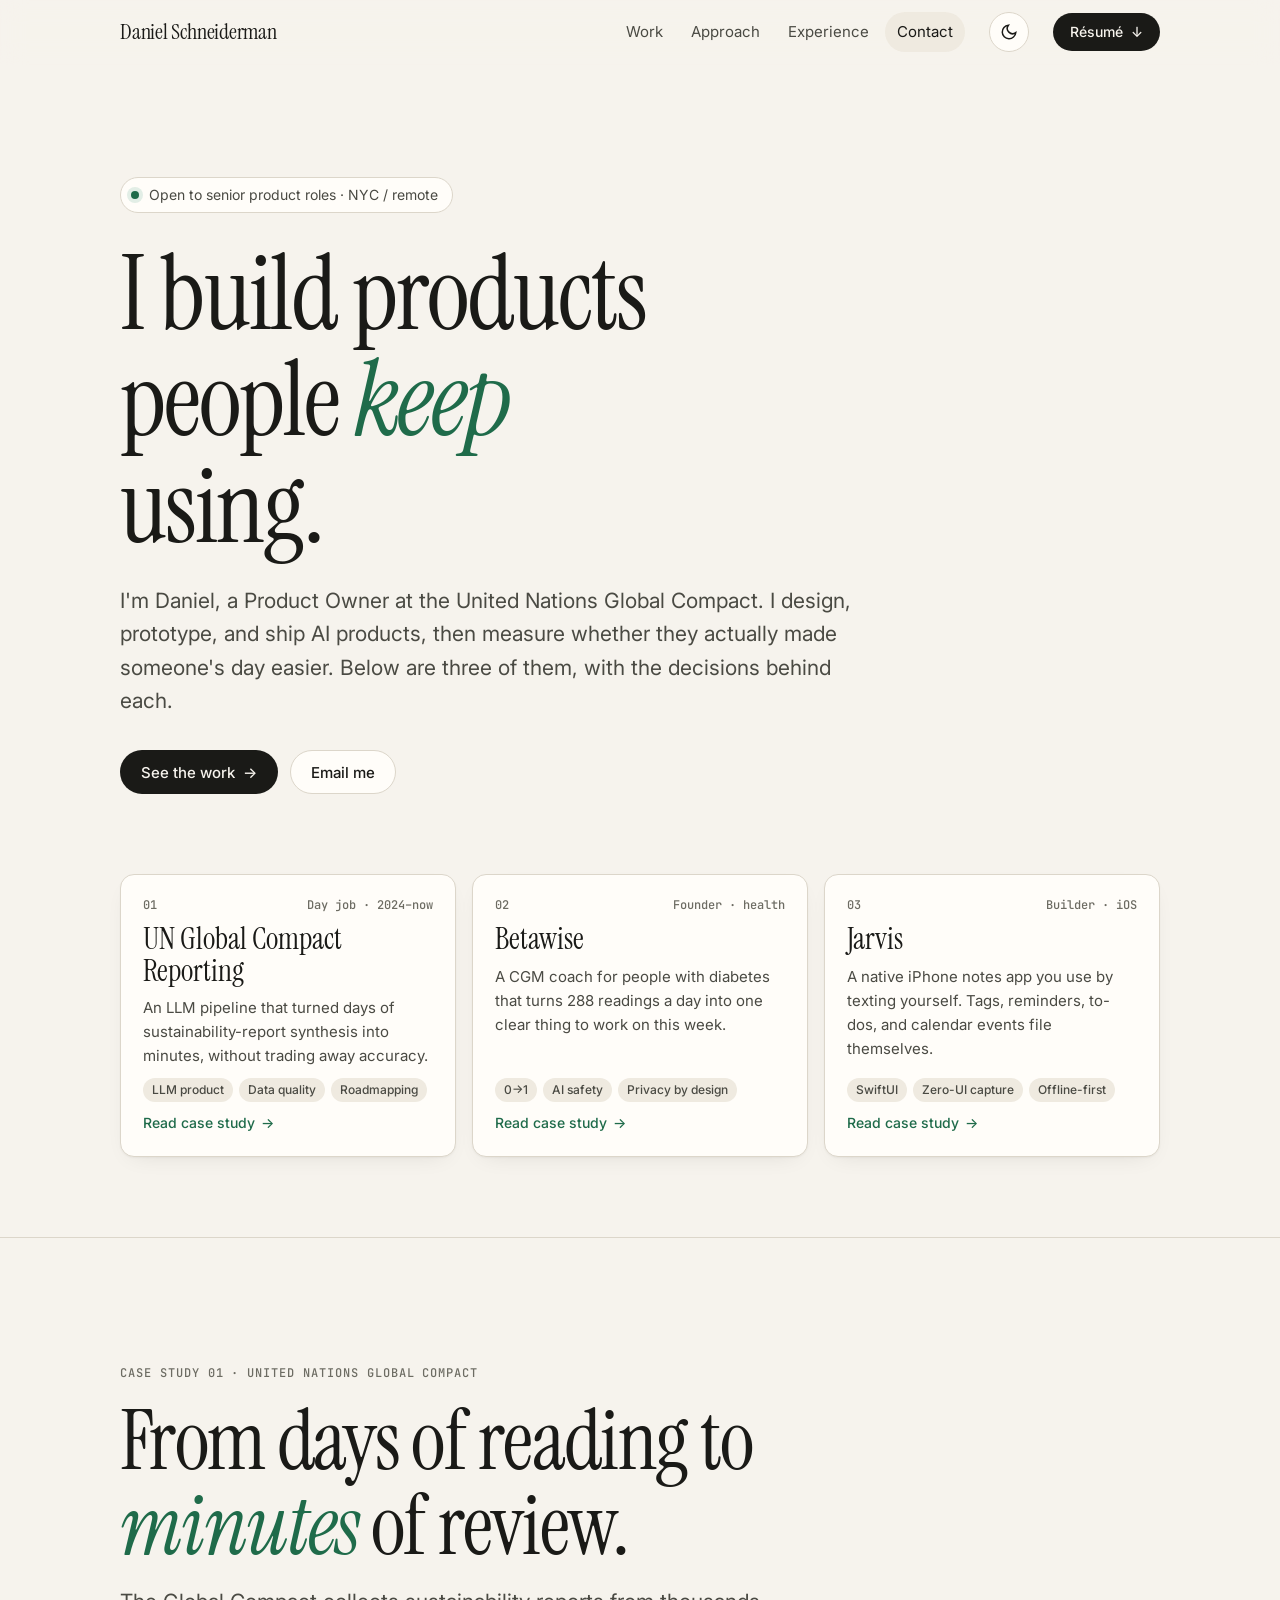
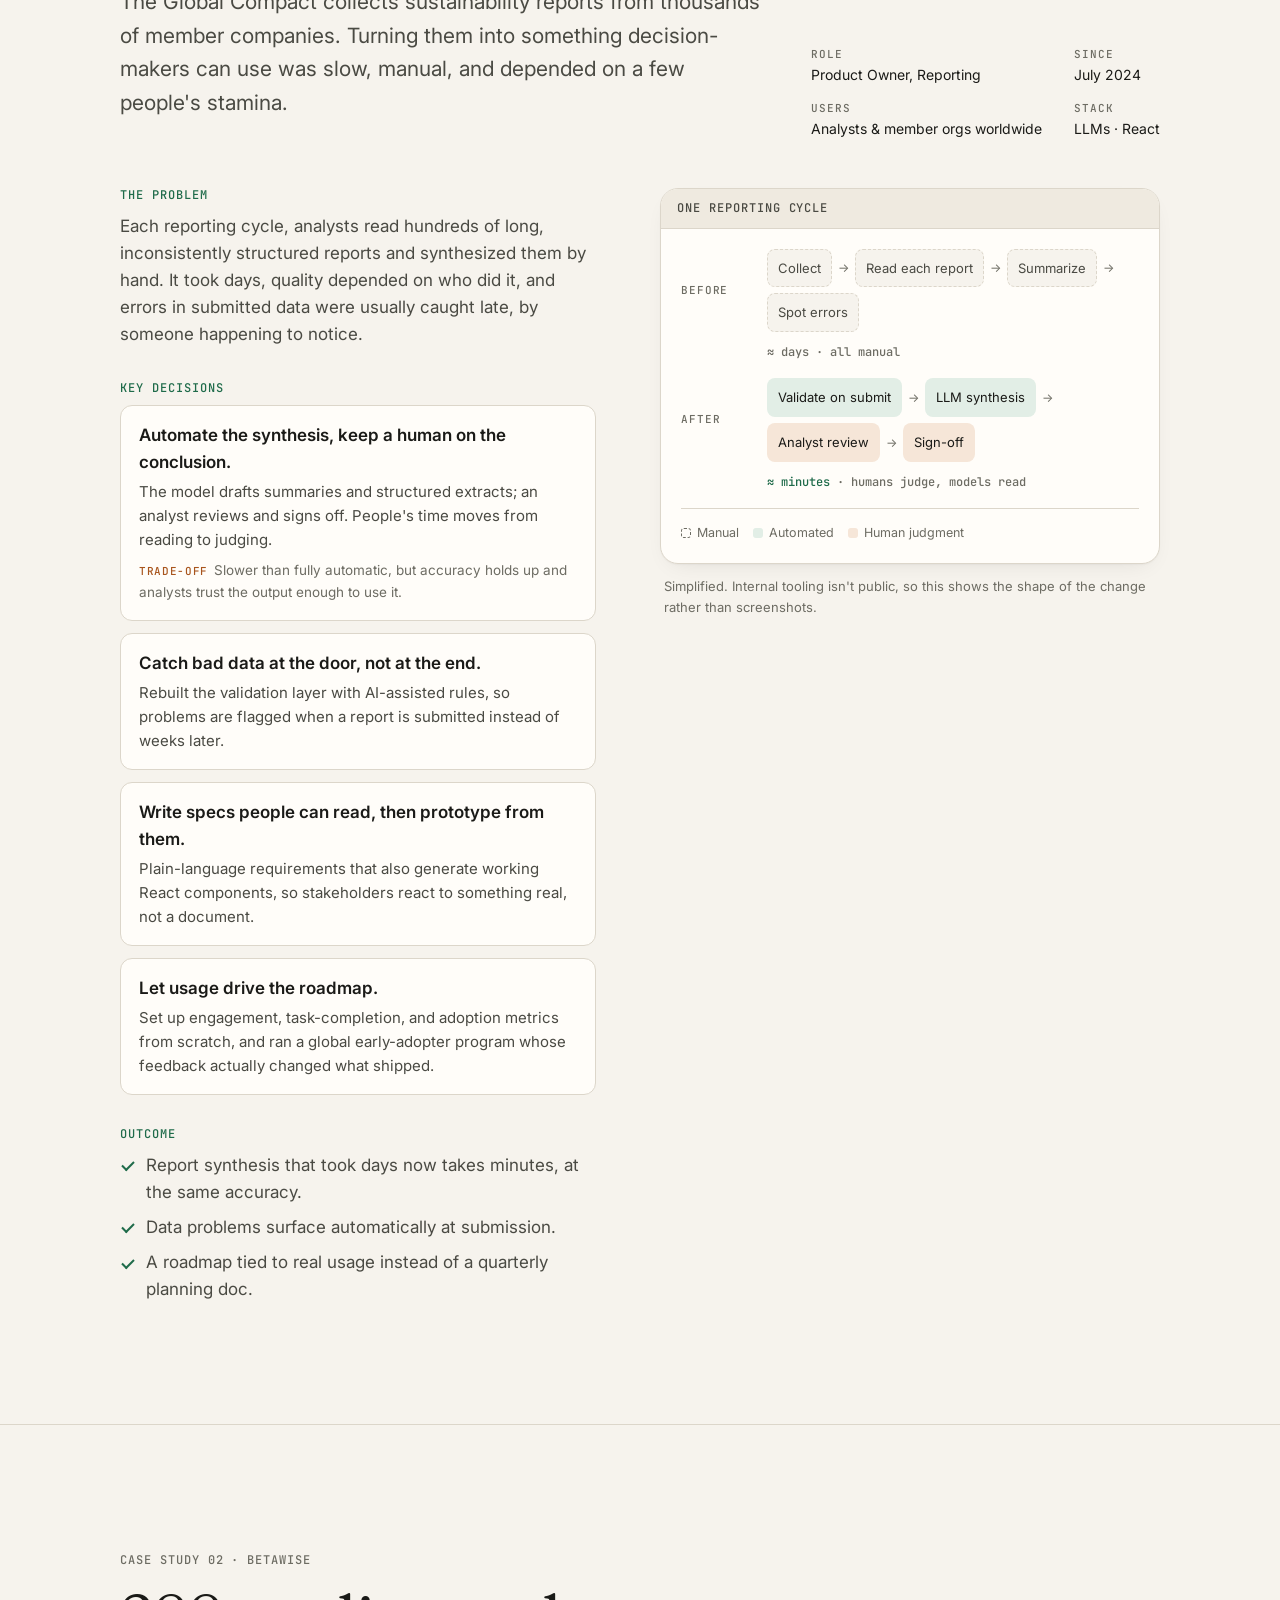
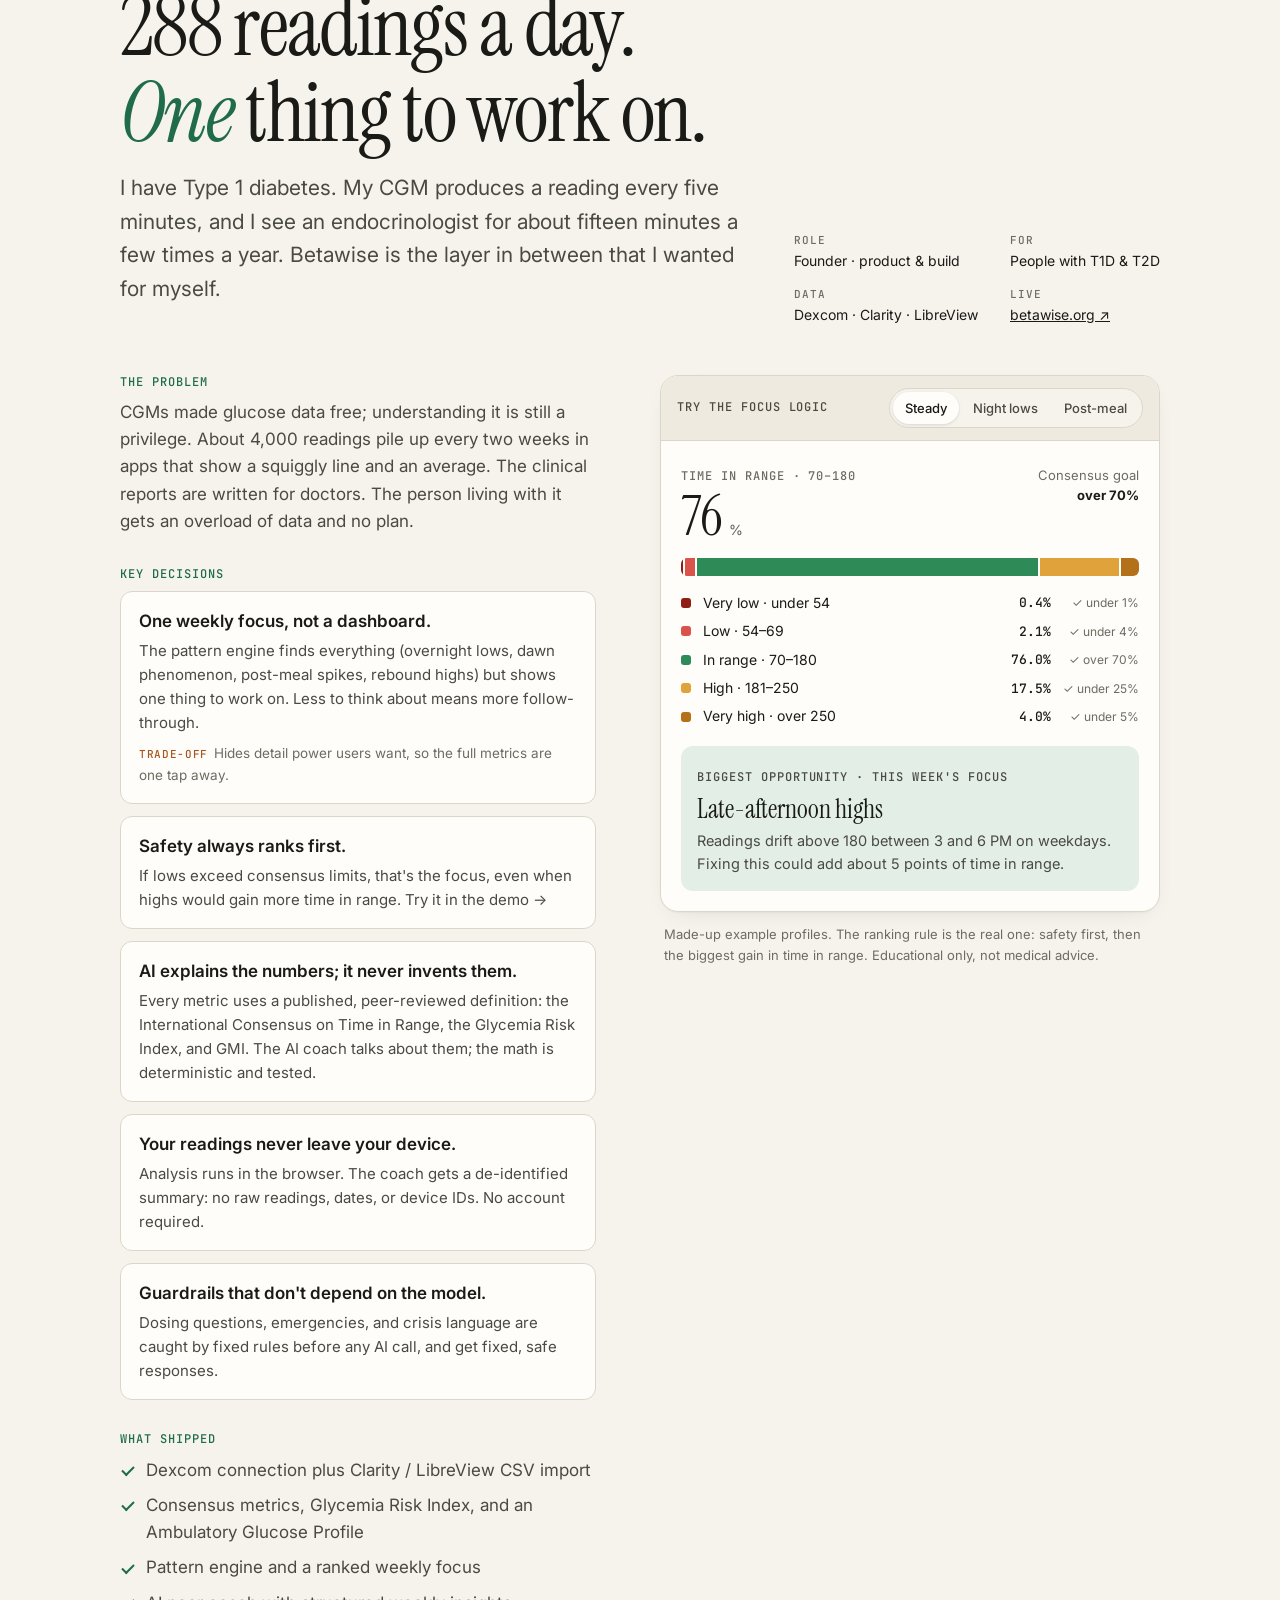
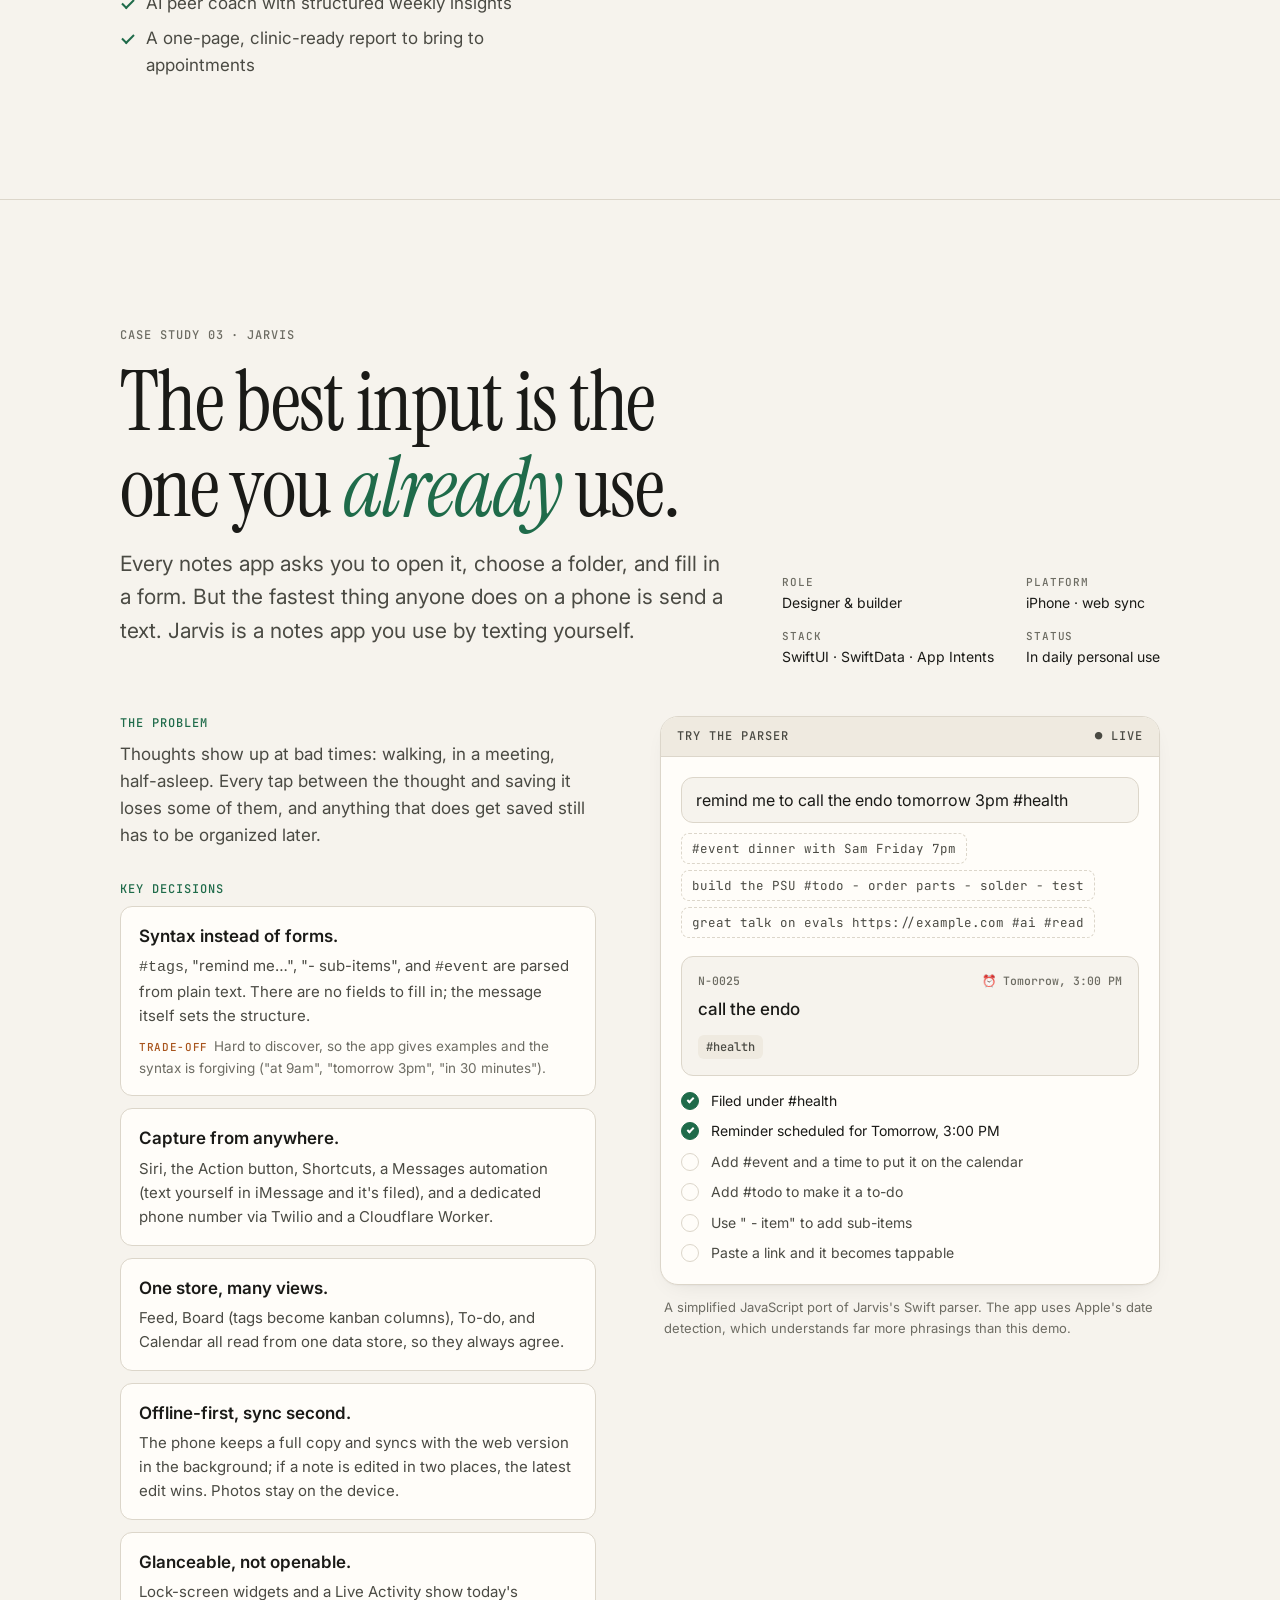
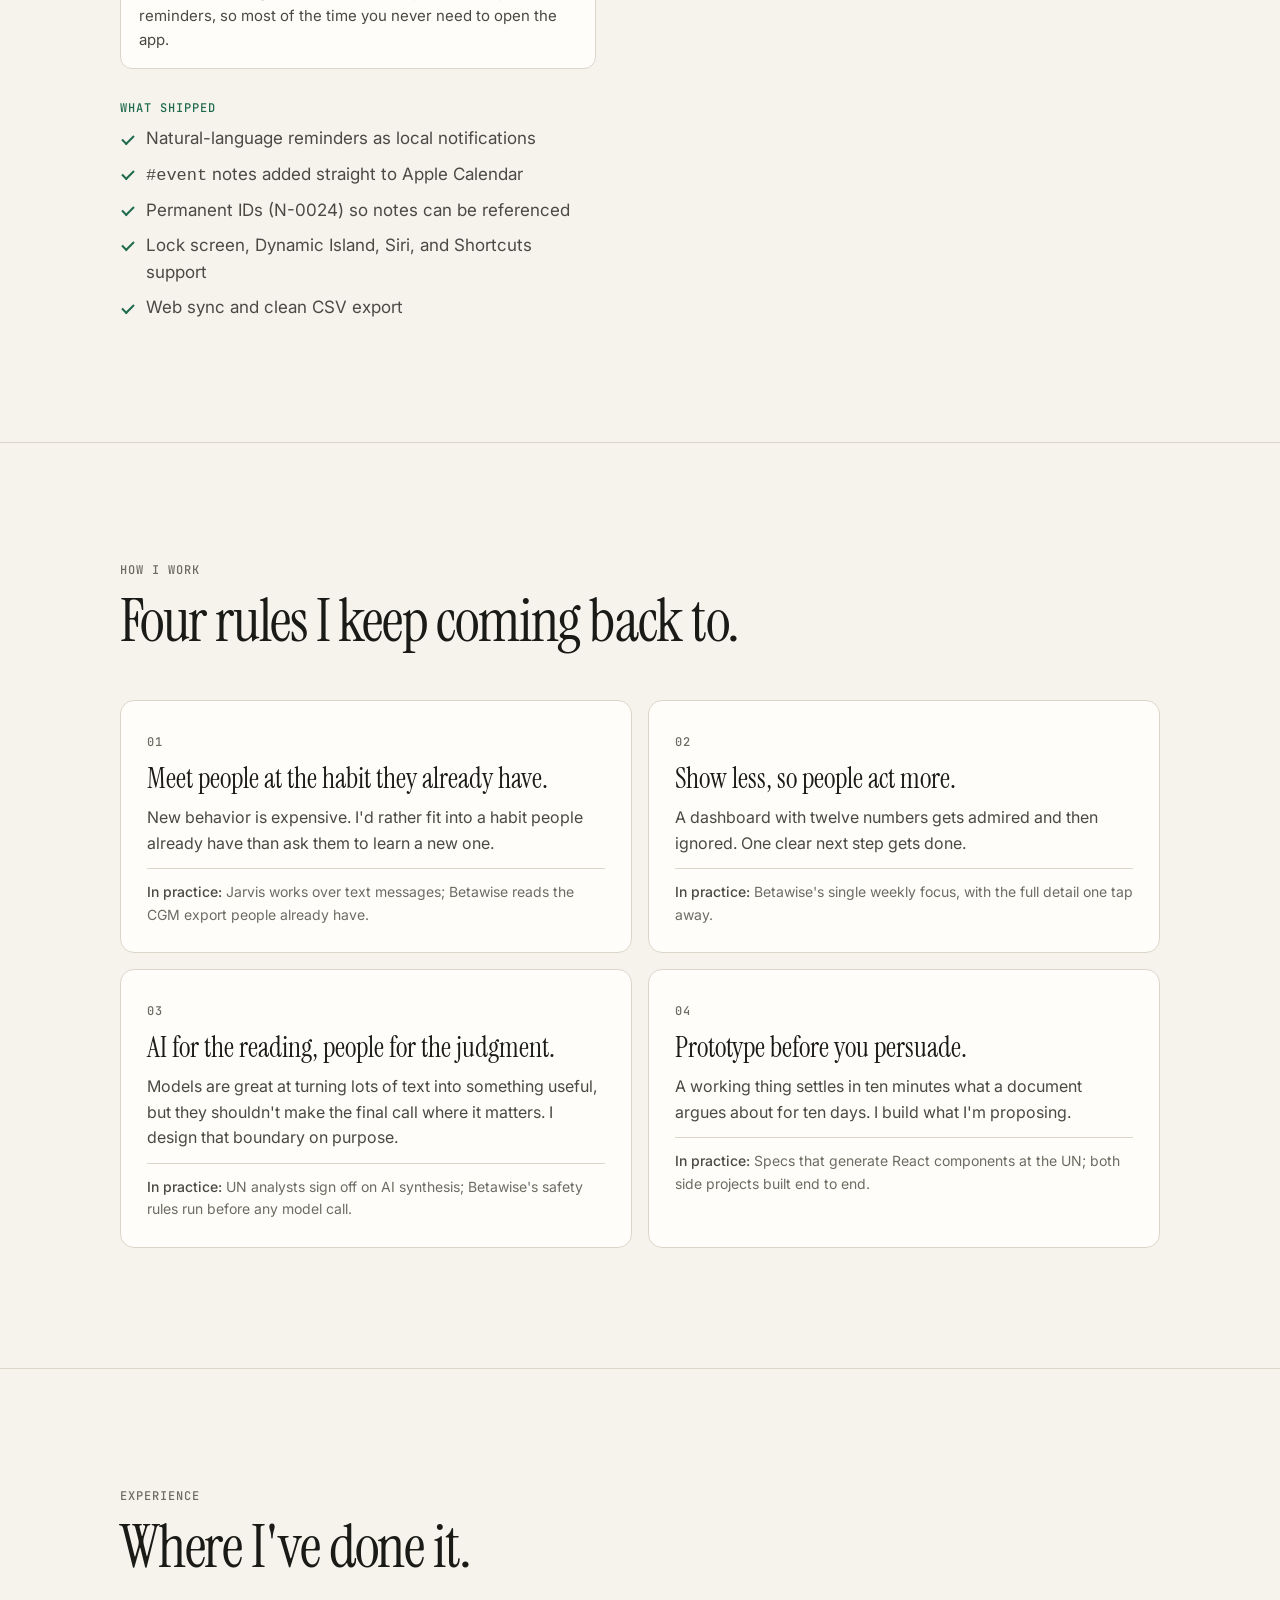
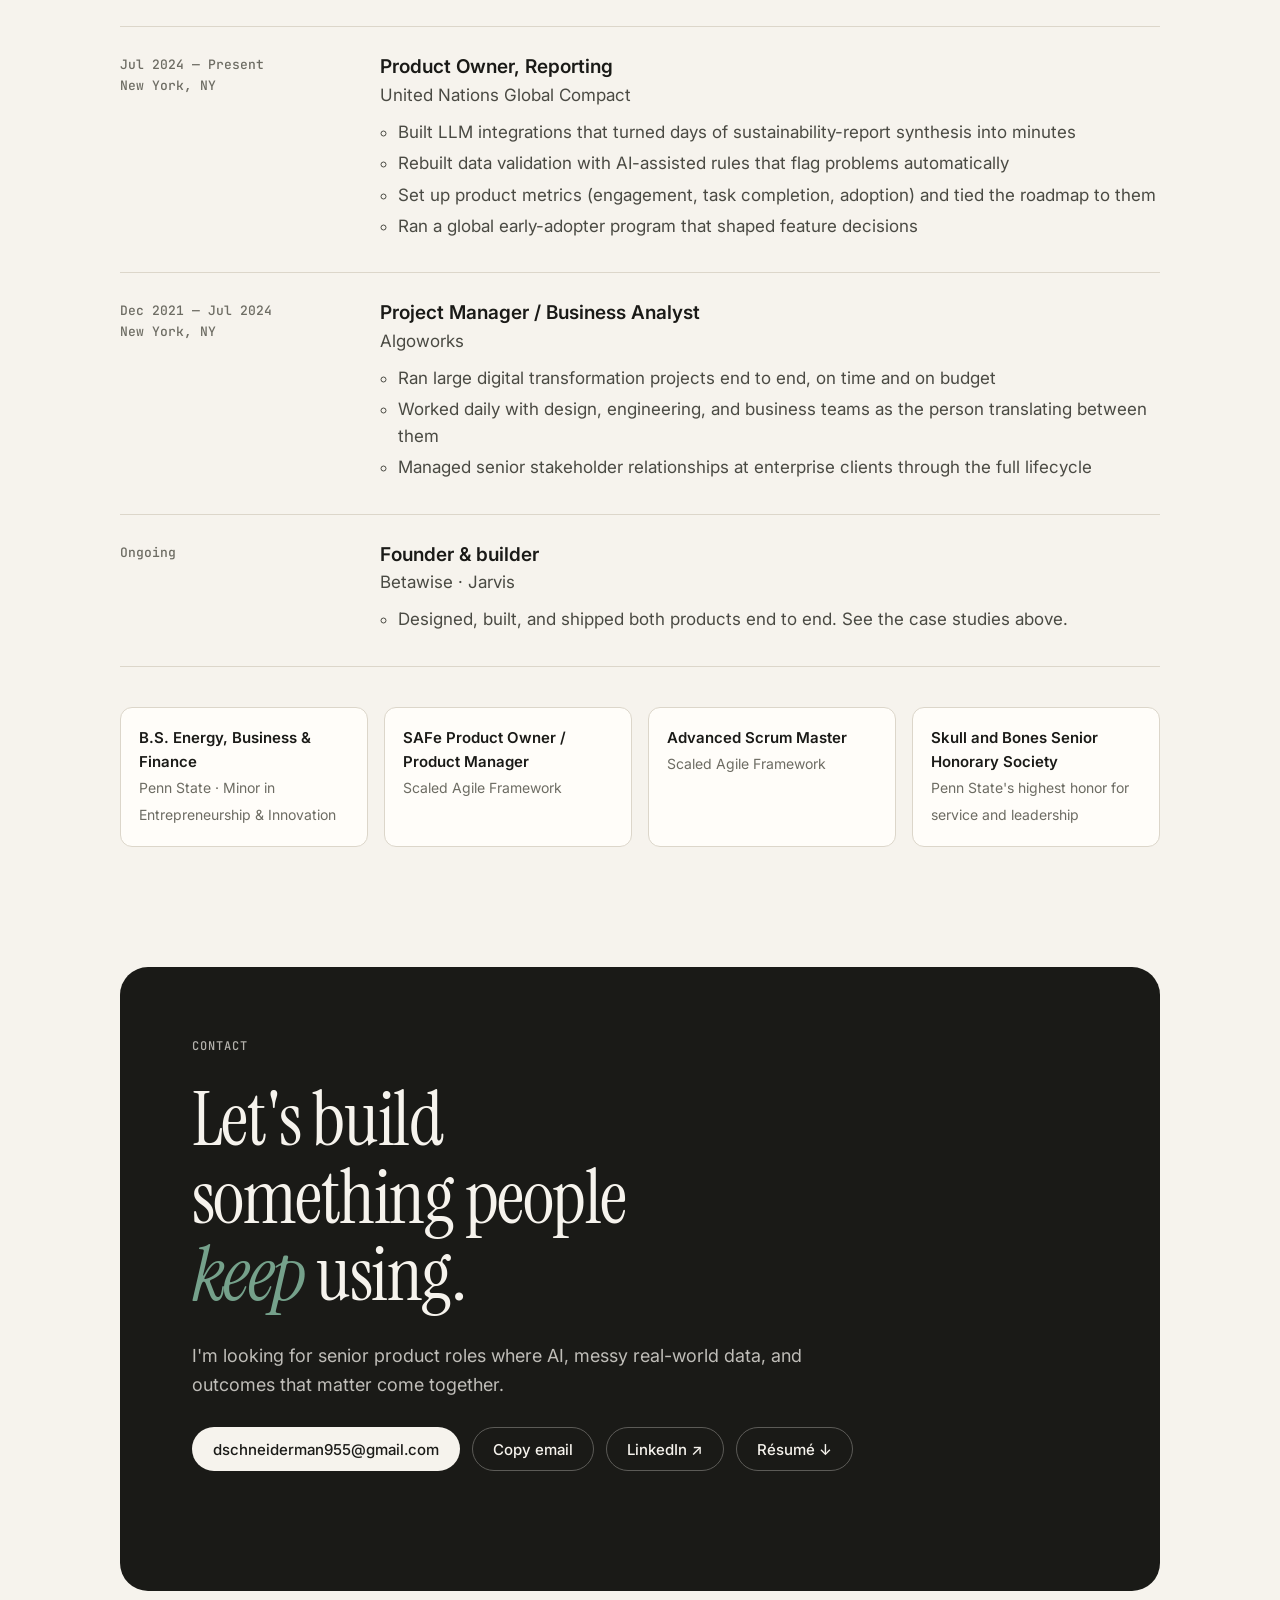
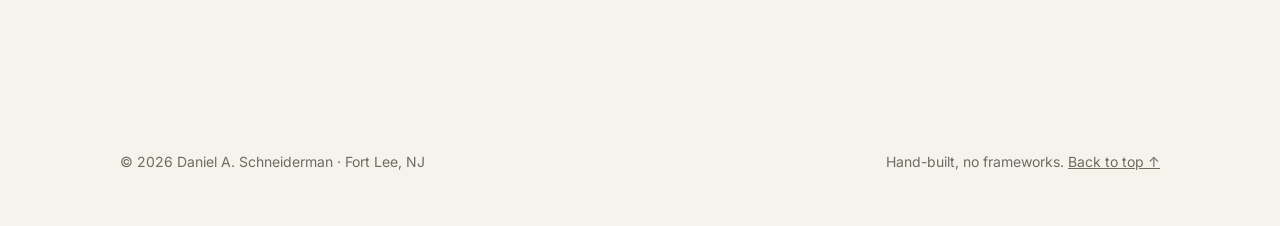
==== commit a0e48b4a: "Redesign homepage around case studies: UN Global Compact, Betawise, Jarvis - Case-study layout: prob" ====
--- a/index.html
+++ b/index.html
@@ -2,491 +2,857 @@
 <html lang="en">
 <head>
 <meta charset="UTF-8" />
-<meta name="viewport" content="width=device-width, initial-scale=1.0" />
-<title>Daniel Schneiderman — Product Leader</title>
+<meta name="viewport" content="width=device-width, initial-scale=1" />
+<title>Daniel Schneiderman — Product Owner</title>
+<meta name="description" content="Daniel Schneiderman is a Product Owner at the UN Global Compact who designs and ships AI products people keep using. Case studies: UN reporting, Betawise, and Jarvis." />
+<meta property="og:title" content="Daniel Schneiderman — Product Owner" />
+<meta property="og:description" content="Case studies in AI products people keep using: UN Global Compact reporting, Betawise, and Jarvis." />
+<meta property="og:url" content="https://danielschneiderman.com/" />
+<meta property="og:type" content="website" />
+<meta name="color-scheme" content="light dark" />
+<link rel="icon" href="data:image/svg+xml,%3Csvg xmlns='http://www.w3.org/2000/svg' viewBox='0 0 32 32'%3E%3Crect width='32' height='32' rx='8' fill='%231f3d2e'/%3E%3Ctext x='16' y='22' font-family='Georgia,serif' font-size='17' fill='%23f4efe6' text-anchor='middle'%3EDS%3C/text%3E%3C/svg%3E" />
 <link rel="preconnect" href="https://fonts.googleapis.com" />
 <link rel="preconnect" href="https://fonts.gstatic.com" crossorigin />
-<link href="https://fonts.googleapis.com/css2?family=Cormorant+Garamond:ital,wght@0,300;0,400;1,300;1,400&family=DM+Mono:wght@400;500&family=Outfit:wght@300;400;500&display=swap" rel="stylesheet" />
-<!-- JS flag: added immediately so CSS can key off it -->
-<script>document.documentElement.classList.add('js')</script>
+<link href="https://fonts.googleapis.com/css2?family=Instrument+Serif:ital@0;1&family=Inter:wght@400;500;600&family=JetBrains+Mono:wght@400;500&display=swap" rel="stylesheet" />
+<script>
+  // Apply the saved theme before first paint so there's no flash.
+  try { var t = localStorage.getItem('theme'); if (t) document.documentElement.dataset.theme = t; } catch (e) {}
+</script>
 <style>
 :root {
-  --bg:      #09090e;
-  --surf:    #111118;
-  --surf2:   #18181f;
-  --border:  rgba(255,255,255,.08);
-  --text:    #e8e8f0;
-  --muted:   #6b6b7a;
-  --gold:    #c9a96e;
-  --gold-lt: #dfc28e;
-  --green:   #5ec98b;
-  --r:       3px;
-  --navh:    70px;
+  --bg: #f6f3ed;
+  --surface: #fffdf9;
+  --surface-2: #efeae0;
+  --ink: #1a1a17;
+  --ink-2: #4a4a43;
+  --ink-3: #6d6c63;
+  --line: #dcd6ca;
+  --accent: #1f6b4a;
+  --accent-ink: #ffffff;
+  --accent-soft: #e2eee6;
+  --warn: #a8551d;
+  --warn-soft: #f6e6d8;
+  --danger: #b4322a;
+  --r-vlow: #8f1d16; --r-low: #d9534a; --r-in: #2e8b57; --r-high: #e0a23a; --r-vhigh: #b5701a;
+  --shadow: 0 1px 2px rgba(26,26,23,.04), 0 8px 24px -12px rgba(26,26,23,.12);
+  --radius: 14px;
+  --serif: "Instrument Serif", Georgia, serif;
+  --sans: "Inter", system-ui, -apple-system, "Segoe UI", sans-serif;
+  --mono: "JetBrains Mono", ui-monospace, Menlo, monospace;
+  --wrap: 1120px;
+  --gutter: clamp(16px, 4vw, 40px);
 }
-*,*::before,*::after { box-sizing:border-box; margin:0; padding:0; }
-html { scroll-behavior:smooth; }
-body { background:var(--bg); color:var(--text); font-family:'Outfit',sans-serif; font-weight:300; font-size:16px; overflow-x:hidden; }
-a { text-decoration:none; color:inherit; }
-
-/* ── CURSOR (only active when JS runs) ───────────────── */
-.c-dot, .c-ring {
-  position:fixed; border-radius:50%; pointer-events:none;
-  z-index:9000; transform:translate(-50%,-50%);
-  opacity:0; transition:opacity .3s;
+@media (prefers-color-scheme: dark) {
+  :root:not([data-theme="light"]) {
+    --bg: #12130f; --surface: #1a1b17; --surface-2: #23241f; --ink: #f1eee6; --ink-2: #c4c1b7; --ink-3: #96938a;
+    --line: #34352f; --accent: #6fcf9a; --accent-ink: #0f1a13; --accent-soft: #1e3227; --warn: #f0a76a; --warn-soft: #3a2a1c;
+    --danger: #ff8a80; --shadow: 0 1px 2px rgba(0,0,0,.3), 0 12px 30px -14px rgba(0,0,0,.6);
+  }
 }
-.c-dot { width:7px; height:7px; background:var(--gold); z-index:9001; }
-.c-ring { width:34px; height:34px; border:1px solid rgba(201,169,110,.35); transition:width .2s, height .2s, border-color .2s, opacity .3s; }
-body.cursor-ready .c-dot,
-body.cursor-ready .c-ring { opacity:1; cursor:none; }
-body.cursor-ready { cursor:none; }
-body.ch .c-dot  { width:11px; height:11px; }
-body.ch .c-ring { width:52px; height:52px; border-color:rgba(201,169,110,.55); }
-
-/* ── NOISE ───────────────────────────────────────────── */
-body::after {
-  content:''; position:fixed; inset:0; z-index:8000; pointer-events:none; opacity:.45;
-  background:url("data:image/svg+xml,%3Csvg xmlns='http://www.w3.org/2000/svg' width='200' height='200'%3E%3Cfilter id='n'%3E%3CfeTurbulence type='fractalNoise' baseFrequency='.85' numOctaves='4' stitchTiles='stitch'/%3E%3C/filter%3E%3Crect width='100%25' height='100%25' filter='url(%23n)' opacity='.04'/%3E%3C/svg%3E");
+:root[data-theme="dark"] {
+  --bg: #12130f; --surface: #1a1b17; --surface-2: #23241f; --ink: #f1eee6; --ink-2: #c4c1b7; --ink-3: #96938a;
+  --line: #34352f; --accent: #6fcf9a; --accent-ink: #0f1a13; --accent-soft: #1e3227; --warn: #f0a76a; --warn-soft: #3a2a1c;
+  --danger: #ff8a80; --shadow: 0 1px 2px rgba(0,0,0,.3), 0 12px 30px -14px rgba(0,0,0,.6);
 }
 
-/* ── NAV ─────────────────────────────────────────────── */
-#nav {
-  position:fixed; top:0; left:0; right:0; z-index:500;
-  height:var(--navh); display:flex; align-items:center;
-  justify-content:space-between; padding:0 56px;
-  border-bottom:1px solid transparent;
-  transition:background .3s, border-color .3s;
-}
-#nav.solid { background:rgba(9,9,14,.93); backdrop-filter:blur(18px); border-color:var(--border); }
-.nav-logo { font-family:'Cormorant Garamond',serif; font-size:1.2rem; font-weight:300; letter-spacing:.04em; color:var(--gold-lt); }
-.nav-logo em { font-style:italic; }
-.nav-links { display:flex; gap:28px; list-style:none; }
-.nav-links a { font-family:'DM Mono',monospace; font-size:.67rem; letter-spacing:.12em; text-transform:uppercase; color:var(--muted); transition:color .2s; }
-.nav-links a:hover { color:var(--gold); }
-.nav-btn { display:inline-flex; align-items:center; gap:6px; padding:8px 20px; background:var(--gold); color:var(--bg); font-family:'DM Mono',monospace; font-size:.67rem; font-weight:500; letter-spacing:.1em; text-transform:uppercase; border-radius:var(--r); transition:background .2s, transform .2s; }
-.nav-btn:hover { background:var(--gold-lt); transform:translateY(-1px); }
-
-/* ── BUTTONS ─────────────────────────────────────────── */
-.btn { display:inline-flex; align-items:center; gap:7px; padding:11px 24px; font-family:'DM Mono',monospace; font-size:.68rem; letter-spacing:.11em; text-transform:uppercase; border-radius:var(--r); transition:all .2s; }
-.btn-s { background:var(--gold); color:var(--bg); font-weight:500; }
-.btn-s:hover { background:var(--gold-lt); transform:translateY(-2px); }
-.btn-g { border:1px solid rgba(201,169,110,.35); color:var(--gold); }
-.btn-g:hover { border-color:var(--gold); background:rgba(201,169,110,.06); transform:translateY(-2px); }
-.btn-d { border:1px solid rgba(255,255,255,.11); color:var(--muted); }
-.btn-d:hover { border-color:rgba(255,255,255,.24); color:var(--text); transform:translateY(-2px); }
-
-/* ── SECTIONS ────────────────────────────────────────── */
-.sec { position:relative; z-index:1; padding:108px 56px; border-top:1px solid var(--border); }
-.sec-alt { background:var(--surf); }
-
-/* ── TYPE ────────────────────────────────────────────── */
-.eyebrow { display:flex; align-items:center; gap:10px; font-family:'DM Mono',monospace; font-size:.64rem; letter-spacing:.18em; text-transform:uppercase; color:var(--gold); margin-bottom:14px; }
-.eyebrow::before { content:'//'; color:var(--muted); }
-.disp { font-family:'Cormorant Garamond',serif; font-weight:300; line-height:1.05; letter-spacing:-.01em; }
-.disp em { font-style:italic; color:var(--gold-lt); }
-.d-xl { font-size:clamp(3.8rem,9vw,8.8rem); }
-.d-lg { font-size:clamp(2.2rem,4.5vw,3.8rem); }
-.d-sm { font-size:1.4rem; }
-.body-l { font-size:1.04rem; color:rgba(232,232,240,.72); line-height:1.82; }
-.body-s { font-size:.87rem; color:rgba(232,232,240,.6); line-height:1.76; }
-.mono { font-family:'DM Mono',monospace; font-size:.64rem; letter-spacing:.1em; text-transform:uppercase; color:var(--muted); }
-
-/* ── CARD ────────────────────────────────────────────── */
-.card { background:var(--surf); border:1px solid var(--border); border-radius:var(--r); padding:36px; transition:border-color .25s, transform .25s; }
-.card:hover { border-color:rgba(201,169,110,.28); transform:translateY(-3px); }
-.card-top::before { content:''; display:block; height:2px; background:linear-gradient(90deg,var(--gold),transparent); margin:-36px -36px 30px; }
-
-/* ── PILLS ───────────────────────────────────────────── */
-.pill-row { display:flex; flex-wrap:wrap; gap:7px; margin-top:28px; }
-.pill { display:inline-block; padding:5px 13px; border:1px solid rgba(201,169,110,.22); border-radius:var(--r); font-family:'DM Mono',monospace; font-size:.62rem; letter-spacing:.08em; text-transform:uppercase; color:rgba(201,169,110,.7); cursor:default; user-select:none; }
-
-/* ── REVEAL — content visible by default, JS animates it */
-.rv { transition:opacity .65s ease, transform .65s ease; }
-.js .rv { opacity:0; transform:translateY(20px); }
-.js .rv.vis { opacity:1; transform:none; }
-.rv.d1 { transition-delay:.09s; }
-.rv.d2 { transition-delay:.18s; }
-.rv.d3 { transition-delay:.27s; }
-
-/* ── HERO ────────────────────────────────────────────── */
-#hero {
-  position:relative; min-height:100vh;
-  display:flex; flex-direction:column; justify-content:flex-end;
-  padding:0 56px 80px; overflow:hidden; border:none;
-}
-.h-grid {
-  position:absolute; inset:0; z-index:0;
-  background-image: linear-gradient(rgba(201,169,110,.04) 1px,transparent 1px), linear-gradient(90deg,rgba(201,169,110,.04) 1px,transparent 1px);
-  background-size:58px 58px;
-  mask-image:radial-gradient(ellipse 75% 70% at 65% 50%,black 20%,transparent 78%);
-}
-.h-glow { position:absolute; pointer-events:none; z-index:0; }
-.h-glow-a { top:5%; right:-8%; width:720px; height:720px; background:radial-gradient(circle,rgba(79,142,247,.07) 0%,transparent 65%); }
-.h-glow-b { bottom:-15%; left:5%; width:520px; height:520px; background:radial-gradient(circle,rgba(201,169,110,.05) 0%,transparent 65%); }
-.h-inner { position:relative; z-index:1; }
-.h-tag { font-family:'DM Mono',monospace; font-size:.67rem; letter-spacing:.18em; text-transform:uppercase; color:var(--gold); display:flex; align-items:center; gap:12px; margin-bottom:22px; animation:fup .7s .15s both; }
-.h-tag::before { content:''; width:34px; height:1px; background:var(--gold); opacity:.5; }
-.h-name { animation:fup .9s .3s both; margin-bottom:28px; }
-.h-sub { display:flex; align-items:flex-end; gap:44px; animation:fup .8s .5s both; }
-.h-desc { max-width:430px; }
-.h-btns { display:flex; gap:10px; flex-shrink:0; }
-.h-scroll { position:absolute; bottom:32px; right:56px; z-index:1; writing-mode:vertical-rl; display:flex; align-items:center; gap:10px; font-family:'DM Mono',monospace; font-size:.58rem; letter-spacing:.18em; text-transform:uppercase; color:var(--muted); animation:fin 1s .95s both; }
-.h-scroll::after { content:''; width:1px; height:52px; background:linear-gradient(to bottom,var(--muted),transparent); }
-
-/* ── STATS ───────────────────────────────────────────── */
-.stats { position:relative; z-index:1; display:grid; grid-template-columns:repeat(4,1fr); border-bottom:1px solid var(--border); }
-.s-cell { padding:30px 38px; border-right:1px solid var(--border); }
-.s-cell:last-child { border-right:none; }
-.s-num { font-family:'Cormorant Garamond',serif; font-size:2rem; font-weight:300; color:var(--gold-lt); line-height:1; margin-bottom:6px; padding-top:4px; }
-.s-lbl { font-size:.78rem; color:var(--muted); line-height:1.5; }
-
-/* ── ABOUT ───────────────────────────────────────────── */
-.about-g { display:grid; grid-template-columns:1fr 1fr; gap:68px; align-items:start; }
-.cert-list { list-style:none; margin-top:4px; }
-.cert-list li { display:flex; align-items:flex-start; gap:12px; padding:13px 0; border-bottom:1px solid var(--border); font-size:.87rem; color:rgba(232,232,240,.7); line-height:1.55; }
-.cert-list li:last-child { border-bottom:none; }
-.cert-list li::before { content:'◆'; color:var(--gold); font-size:.44rem; margin-top:6px; flex-shrink:0; }
-
-/* ── EXPERIENCE ──────────────────────────────────────── */
-.exp-g { display:grid; grid-template-columns:1fr 1fr; gap:18px; }
-.exp-wide { grid-column:span 2; display:grid; grid-template-columns:1fr 1fr; gap:40px; }
-.exp-org { font-family:'DM Mono',monospace; font-size:.63rem; letter-spacing:.1em; text-transform:uppercase; color:var(--gold); margin-bottom:8px; }
-.exp-role { font-family:'Cormorant Garamond',serif; font-size:1.7rem; font-weight:300; line-height:1.2; margin-bottom:6px; }
-.exp-date { font-family:'DM Mono',monospace; font-size:.61rem; letter-spacing:.08em; color:var(--muted); margin-bottom:20px; }
-.blist { list-style:none; }
-.blist li { display:flex; gap:11px; padding:7px 0; font-size:.87rem; color:rgba(232,232,240,.68); line-height:1.62; border-bottom:1px solid rgba(255,255,255,.03); }
-.blist li:last-child { border-bottom:none; }
-.blist li::before { content:'→'; color:var(--gold); font-size:.74rem; flex-shrink:0; margin-top:2px; }
-.m-stack { display:flex; flex-direction:column; gap:13px; justify-content:center; }
-.m-chip { background:var(--surf2); border:1px solid var(--border); border-radius:var(--r); padding:15px 20px; }
-.m-val { font-family:'Cormorant Garamond',serif; font-size:1.3rem; font-weight:300; color:var(--gold-lt); line-height:1.3; }
-.m-desc { font-size:.74rem; color:var(--muted); margin-top:4px; line-height:1.4; }
-
-/* ── PROJECTS ────────────────────────────────────────── */
-.proj-g { display:grid; grid-template-columns:repeat(3,1fr); gap:18px; }
-.proj-card { display:flex; flex-direction:column; }
-.proj-icon { width:43px; height:43px; background:var(--surf2); border:1px solid var(--border); border-radius:50%; display:flex; align-items:center; justify-content:center; font-size:1.25rem; margin-bottom:20px; flex-shrink:0; }
-.proj-name { font-family:'Cormorant Garamond',serif; font-size:1.35rem; font-weight:400; margin-bottom:10px; }
-.proj-desc { font-size:.85rem; color:rgba(232,232,240,.62); line-height:1.74; flex:1; margin-bottom:18px; }
-.proj-lnk { font-family:'DM Mono',monospace; font-size:.62rem; letter-spacing:.1em; text-transform:uppercase; color:var(--gold); display:inline-flex; align-items:center; gap:6px; transition:gap .2s; }
-.proj-lnk:hover { gap:10px; }
-
-/* ── CAUSE ───────────────────────────────────────────── */
-.cause-g { display:grid; grid-template-columns:1fr 1fr; gap:68px; align-items:center; }
-.badge { display:inline-flex; align-items:center; gap:8px; background:rgba(94,201,139,.08); border:1px solid rgba(94,201,139,.22); border-radius:100px; padding:5px 14px; font-family:'DM Mono',monospace; font-size:.62rem; letter-spacing:.1em; text-transform:uppercase; color:var(--green); margin-bottom:20px; }
-.bdot { width:5px; height:5px; border-radius:50%; background:var(--green); animation:blink 2s ease infinite; }
-@keyframes blink { 0%,100%{opacity:1} 50%{opacity:.3} }
-.pull { font-family:'Cormorant Garamond',serif; font-size:1.6rem; font-style:italic; font-weight:300; line-height:1.45; color:rgba(232,232,240,.82); margin-bottom:20px; }
-.bar-row { display:flex; align-items:center; gap:16px; margin-bottom:14px; }
-.bar-w { flex:1; }
-.bar-lbl { font-family:'DM Mono',monospace; font-size:.6rem; letter-spacing:.08em; color:var(--muted); margin-bottom:6px; }
-.bar-track { height:3px; background:var(--surf2); border-radius:2px; overflow:hidden; }
-.bar-fill { height:100%; border-radius:2px; width:0; transition:width 1.3s ease; }
-.bar-val { font-family:'Cormorant Garamond',serif; font-size:1.3rem; font-weight:300; min-width:46px; text-align:right; }
-
-/* ── CONTACT ─────────────────────────────────────────── */
-.contact-w { max-width:580px; margin:0 auto; text-align:center; }
-.contact-btns { display:flex; justify-content:center; gap:12px; flex-wrap:wrap; margin-top:38px; }
-
-/* ── FOOTER ──────────────────────────────────────────── */
-footer { position:relative; z-index:1; border-top:1px solid var(--border); padding:26px 56px; display:flex; justify-content:space-between; align-items:center; }
-
-/* ── KEYFRAMES ───────────────────────────────────────── */
-@keyframes fup { from { opacity:0; transform:translateY(24px); } to { opacity:1; transform:none; } }
-@keyframes fin  { from { opacity:0; } to { opacity:1; } }
-
-/* ── RESPONSIVE ──────────────────────────────────────── */
-@media(max-width:960px) {
-  :root { --navh:60px; }
-  #nav { padding:0 22px; }
-  .nav-links { display:none; }
-  #hero, .sec { padding-left:22px; padding-right:22px; }
-  #hero { padding-bottom:60px; }
-  .h-sub { flex-direction:column; align-items:flex-start; gap:22px; }
-  .stats { grid-template-columns:1fr 1fr; }
-  .s-cell:nth-child(2) { border-right:none; }
-  .about-g, .cause-g { grid-template-columns:1fr; gap:44px; }
-  .exp-g { grid-template-columns:1fr; }
-  .exp-wide { grid-column:span 1; grid-template-columns:1fr; }
-  .proj-g { grid-template-columns:1fr; }
-  footer { flex-direction:column; gap:8px; text-align:center; padding:20px; }
-}
+*, *::before, *::after { box-sizing: border-box; }
+html { scroll-behavior: smooth; scroll-padding-top: 80px; -webkit-text-size-adjust: 100%; }
+@media (prefers-reduced-motion: reduce) { html { scroll-behavior: auto; } *, *::before, *::after { transition: none !important; animation: none !important; } }
+body { margin: 0; background: var(--bg); color: var(--ink); font: 400 17px/1.6 var(--sans); -webkit-font-smoothing: antialiased; }
+img, svg { display: block; max-width: 100%; }
+a { color: inherit; }
+p { margin: 0 0 1em; }
+h1, h2, h3, h4 { margin: 0; font-weight: 400; }
+:focus-visible { outline: 2px solid var(--accent); outline-offset: 3px; border-radius: 6px; }
+.wrap { max-width: var(--wrap); margin: 0 auto; padding: 0 var(--gutter); }
+.sr-only { position: absolute; width: 1px; height: 1px; overflow: hidden; clip: rect(0 0 0 0); white-space: nowrap; }
+.skip { position: absolute; left: 12px; top: -60px; background: var(--ink); color: var(--bg); padding: 10px 14px; border-radius: 8px; z-index: 100; text-decoration: none; }
+.skip:focus { top: 12px; }
+
+/* ---------- Header ---------- */
+.site-header { position: sticky; top: 0; z-index: 50; background: color-mix(in srgb, var(--bg) 86%, transparent); backdrop-filter: saturate(1.4) blur(12px); -webkit-backdrop-filter: saturate(1.4) blur(12px); border-bottom: 1px solid transparent; transition: border-color .2s; }
+.site-header.scrolled { border-bottom-color: var(--line); }
+.nav { display: flex; align-items: center; gap: 24px; height: 64px; }
+.brand { font: 400 22px/1 var(--serif); text-decoration: none; letter-spacing: -.01em; margin-right: auto; }
+.nav-links { display: flex; gap: 4px; list-style: none; margin: 0; padding: 0; }
+.nav-links a { display: block; padding: 8px 12px; border-radius: 999px; text-decoration: none; font-size: 15px; color: var(--ink-2); transition: background .15s, color .15s; }
+.nav-links a:hover { background: var(--surface-2); color: var(--ink); }
+.nav-links a[aria-current="true"] { color: var(--ink); background: var(--surface-2); }
+.icon-btn { width: 40px; height: 40px; display: grid; place-items: center; border-radius: 999px; border: 1px solid var(--line); background: var(--surface); color: var(--ink); cursor: pointer; }
+.icon-btn:hover { background: var(--surface-2); }
+.icon-btn svg { width: 18px; height: 18px; }
+.theme-dark-icon { display: none; }
+:root[data-theme="dark"] .theme-dark-icon { display: block; } :root[data-theme="dark"] .theme-light-icon { display: none; }
+@media (prefers-color-scheme: dark) { :root:not([data-theme="light"]) .theme-dark-icon { display: block; } :root:not([data-theme="light"]) .theme-light-icon { display: none; } }
+@media (max-width: 760px) { .nav-links { display: none; } .nav { gap: 10px; } .nav .btn { padding: 0 14px; } }
+
+/* ---------- Buttons ---------- */
+.btn { display: inline-flex; align-items: center; gap: 8px; height: 44px; padding: 0 20px; border-radius: 999px; font: 500 15px/1 var(--sans); text-decoration: none; border: 1px solid transparent; cursor: pointer; transition: transform .15s, background .15s, border-color .15s; white-space: nowrap; }
+.btn:active { transform: translateY(1px); }
+.btn-primary { background: var(--ink); color: var(--bg); }
+.btn-primary:hover { background: color-mix(in srgb, var(--ink) 85%, var(--accent)); }
+.btn-ghost { border-color: var(--line); background: var(--surface); color: var(--ink); }
+.btn-ghost:hover { border-color: var(--ink-3); }
+.btn-sm { height: 38px; padding: 0 16px; font-size: 14px; }
+.arrow { transition: transform .15s; } .btn:hover .arrow, .card-link:hover .arrow { transform: translateX(3px); }
+
+/* ---------- Type helpers ---------- */
+.eyebrow { font: 500 12px/1.2 var(--mono); letter-spacing: .08em; text-transform: uppercase; color: var(--ink-3); }
+.display { font-family: var(--serif); letter-spacing: -.02em; line-height: 1.02; }
+.display em { font-style: italic; color: var(--accent); }
+.lede { font-size: clamp(18px, 2vw, 21px); color: var(--ink-2); max-width: 36em; }
+section { padding: clamp(64px, 10vw, 120px) 0; }
+.section-head { display: grid; gap: 14px; margin-bottom: 48px; max-width: 760px; }
+.section-head h2 { font-size: clamp(36px, 5.4vw, 60px); }
+
+/* ---------- Hero ---------- */
+.hero { padding-top: clamp(56px, 9vw, 112px); padding-bottom: clamp(48px, 7vw, 80px); }
+.status { display: inline-flex; align-items: center; gap: 10px; padding: 6px 14px 6px 10px; border: 1px solid var(--line); border-radius: 999px; background: var(--surface); font-size: 14px; color: var(--ink-2); }
+.status .dot { width: 8px; height: 8px; border-radius: 50%; background: var(--accent); box-shadow: 0 0 0 4px var(--accent-soft); }
+.hero h1 { font-size: clamp(46px, 8.4vw, 104px); margin: 28px 0 24px; max-width: 12ch; }
+.hero .lede { margin-bottom: 32px; }
+.hero-ctas { display: flex; flex-wrap: wrap; gap: 12px; }
+
+/* ---------- Project index ---------- */
+.index { display: grid; grid-template-columns: repeat(3, 1fr); gap: 16px; margin-top: clamp(48px, 7vw, 80px); }
+@media (max-width: 900px) { .index { grid-template-columns: 1fr; } }
+.card-link { display: flex; flex-direction: column; gap: 10px; padding: 22px; border-radius: var(--radius); background: var(--surface); border: 1px solid var(--line); text-decoration: none; box-shadow: var(--shadow); transition: transform .2s, border-color .2s; min-height: 100%; }
+.card-link:hover { transform: translateY(-2px); border-color: var(--ink-3); }
+.card-link .num { font: 500 12px var(--mono); color: var(--ink-3); display: flex; justify-content: space-between; }
+.card-link h3 { font: 400 30px/1.05 var(--serif); }
+.card-link p { color: var(--ink-2); font-size: 15px; margin: 0; flex: 1; }
+.card-link .go { font-size: 14px; font-weight: 500; color: var(--accent); display: inline-flex; gap: 6px; }
+.chips { display: flex; flex-wrap: wrap; gap: 6px; list-style: none; padding: 0; margin: 0; }
+.chips li { font: 500 12px/1 var(--sans); padding: 6px 9px; border-radius: 999px; background: var(--surface-2); color: var(--ink-2); }
+
+/* ---------- Case study ---------- */
+.case { border-top: 1px solid var(--line); }
+.case-head { display: grid; grid-template-columns: 1fr auto; gap: 24px 48px; align-items: end; margin-bottom: 48px; }
+@media (max-width: 760px) { .case-head { grid-template-columns: 1fr; } }
+.case-head h2 { font-size: clamp(44px, 7vw, 84px); margin: 12px 0 16px; }
+.facts { display: grid; grid-template-columns: repeat(2, minmax(0, auto)); gap: 14px 32px; margin: 0; font-size: 14px; }
+.facts dt { color: var(--ink-3); font: 500 11px/1.4 var(--mono); text-transform: uppercase; letter-spacing: .08em; }
+.facts dd { margin: 2px 0 0; color: var(--ink); }
+.case-grid { display: grid; grid-template-columns: 1fr 1.05fr; gap: clamp(32px, 5vw, 64px); align-items: start; }
+@media (max-width: 900px) { .case-grid { grid-template-columns: 1fr; } }
+.story h3 { font: 500 12px/1.2 var(--mono); text-transform: uppercase; letter-spacing: .08em; color: var(--accent); margin: 32px 0 10px; }
+.story h3:first-child { margin-top: 0; }
+.story p { color: var(--ink-2); }
+.decisions { list-style: none; padding: 0; margin: 0; display: grid; gap: 12px; }
+.decisions li { padding: 16px 18px; border-radius: 12px; background: var(--surface); border: 1px solid var(--line); }
+.decisions strong { display: block; font-weight: 600; margin-bottom: 4px; }
+.decisions span { color: var(--ink-2); font-size: 15px; display: block; }
+.decisions .tradeoff { margin-top: 8px; font-size: 13.5px; color: var(--ink-3); }
+.decisions .tradeoff b { font: 500 11px var(--mono); text-transform: uppercase; letter-spacing: .06em; color: var(--warn); margin-right: 6px; }
+.shipped { padding-left: 0; list-style: none; margin: 0; display: grid; gap: 8px; }
+.shipped li { position: relative; padding-left: 26px; color: var(--ink-2); }
+.shipped li::before { content: ""; position: absolute; left: 2px; top: .55em; width: 12px; height: 7px; border-left: 2px solid var(--accent); border-bottom: 2px solid var(--accent); transform: rotate(-45deg); }
+.sticky-demo { position: sticky; top: 88px; }
+@media (max-width: 900px) { .sticky-demo { position: static; } }
+
+/* Panels / demos */
+.panel { background: var(--surface); border: 1px solid var(--line); border-radius: 18px; box-shadow: var(--shadow); overflow: hidden; }
+.panel-bar { display: flex; align-items: center; justify-content: space-between; gap: 12px; padding: 12px 16px; border-bottom: 1px solid var(--line); background: var(--surface-2); }
+.panel-bar .eyebrow { color: var(--ink-2); }
+@media (max-width: 520px) { .panel-bar { flex-wrap: wrap; } .panel-bar .seg { width: 100%; } .seg button { flex: 1; } }
+.panel-body { padding: 20px; }
+.caption { font-size: 13px; color: var(--ink-3); margin: 12px 4px 0; }
+
+/* UN flow */
+.flow { display: grid; gap: 18px; }
+.flow-row { display: grid; grid-template-columns: 74px 1fr; gap: 12px; align-items: center; }
+.flow-row .eyebrow { font-size: 11px; }
+.steps { display: flex; flex-wrap: wrap; gap: 6px; align-items: center; }
+.step { font-size: 13px; padding: 8px 10px; border-radius: 8px; border: 1px solid var(--line); background: var(--bg); color: var(--ink-2); }
+.step.manual { border-style: dashed; }
+.step.ai { background: var(--accent-soft); border-color: transparent; color: var(--ink); }
+.step.human { background: var(--warn-soft); border-color: transparent; color: var(--ink); }
+.chev { color: var(--ink-3); font-size: 12px; }
+.flow-time { grid-column: 2; font: 500 12px var(--mono); color: var(--ink-3); }
+.flow-time strong { color: var(--accent); font-weight: 500; }
+.legend { display: flex; flex-wrap: wrap; gap: 14px; font-size: 12.5px; color: var(--ink-3); border-top: 1px solid var(--line); padding-top: 14px; }
+.legend i { display: inline-block; width: 10px; height: 10px; border-radius: 3px; margin-right: 6px; vertical-align: -1px; }
+
+/* Segmented control */
+.seg { display: inline-flex; padding: 3px; gap: 2px; border-radius: 999px; background: var(--bg); border: 1px solid var(--line); }
+.seg button { border: 0; background: transparent; color: var(--ink-2); font: 500 13px var(--sans); padding: 6px 12px; border-radius: 999px; cursor: pointer; min-height: 32px; }
+.seg button[aria-pressed="true"] { background: var(--surface); color: var(--ink); box-shadow: 0 1px 3px rgba(0,0,0,.12); }
+
+/* Betawise demo */
+.tir-top { display: flex; align-items: baseline; justify-content: space-between; gap: 12px; margin-bottom: 14px; }
+.tir-big { font: 400 56px/1 var(--serif); }
+.tir-big small { font: 500 14px var(--sans); color: var(--ink-3); margin-left: 6px; }
+.tir-target { font-size: 13px; color: var(--ink-3); text-align: right; }
+.tir-bar { display: flex; height: 18px; border-radius: 6px; overflow: hidden; gap: 2px; }
+.tir-bar span { transition: flex-grow .35s ease; min-width: 2px; }
+.tir-rows { list-style: none; padding: 0; margin: 16px 0 0; display: grid; gap: 6px; font-size: 14px; }
+.tir-rows li { display: grid; grid-template-columns: 12px 1fr auto auto; gap: 10px; align-items: center; }
+.tir-rows i { width: 10px; height: 10px; border-radius: 3px; }
+.tir-rows .val { font: 500 13px var(--mono); text-align: right; min-width: 4ch; }
+.tir-rows .goal { font-size: 12px; color: var(--ink-3); min-width: 6.5em; text-align: right; }
+.tir-rows .miss { color: var(--danger); }
+.focus { margin-top: 18px; padding: 16px; border-radius: 12px; background: var(--accent-soft); }
+.focus.safety { background: var(--warn-soft); }
+.focus .eyebrow { color: var(--ink-2); }
+.focus h4 { font: 400 26px/1.15 var(--serif); margin: 6px 0 4px; }
+.focus p { margin: 0; font-size: 14.5px; color: var(--ink-2); }
+
+/* Jarvis demo */
+.composer { display: flex; gap: 8px; }
+.composer input { flex: 1; min-width: 0; height: 46px; border-radius: 12px; border: 1px solid var(--line); background: var(--bg); color: var(--ink); padding: 0 14px; font: 400 16px var(--sans); }
+.composer input:focus { outline: 2px solid var(--accent); outline-offset: 0; border-color: transparent; }
+.examples { display: flex; flex-wrap: wrap; gap: 6px; margin: 10px 0 18px; }
+.examples button { font: 400 12.5px var(--mono); padding: 6px 10px; border-radius: 8px; border: 1px dashed var(--line); background: transparent; color: var(--ink-2); cursor: pointer; text-align: left; }
+.examples button:hover { border-color: var(--ink-3); color: var(--ink); }
+.note-card { border: 1px solid var(--line); border-radius: 12px; padding: 16px; background: var(--bg); }
+.note-meta { display: flex; justify-content: space-between; font: 500 11.5px var(--mono); color: var(--ink-3); margin-bottom: 8px; }
+.note-title { font-size: 17px; font-weight: 500; min-height: 1.6em; word-break: break-word; }
+.note-title.empty { color: var(--ink-3); font-weight: 400; }
+.note-subs { list-style: none; margin: 8px 0 0; padding: 0; font: 400 14px/1.7 var(--mono); color: var(--ink-2); }
+.note-tags { display: flex; flex-wrap: wrap; gap: 6px; margin-top: 12px; }
+.tag { font: 500 12px var(--mono); padding: 4px 8px; border-radius: 6px; background: var(--surface-2); color: var(--ink-2); }
+.parsed { list-style: none; padding: 0; margin: 14px 0 0; display: grid; gap: 8px; }
+.parsed li { display: grid; grid-template-columns: 22px 1fr; gap: 8px; font-size: 14px; color: var(--ink-2); align-items: start; }
+.parsed li.on { color: var(--ink); }
+.parsed .ck { width: 18px; height: 18px; border-radius: 50%; border: 1.5px solid var(--line); margin-top: 2px; display: grid; place-items: center; }
+.parsed li.on .ck { background: var(--accent); border-color: var(--accent); }
+.parsed li.on .ck::after { content: ""; width: 7px; height: 4px; border-left: 2px solid var(--accent-ink); border-bottom: 2px solid var(--accent-ink); transform: rotate(-45deg) translate(1px, -1px); }
+
+/* ---------- Approach ---------- */
+.principles { display: grid; grid-template-columns: repeat(2, 1fr); gap: 16px; counter-reset: p; }
+@media (max-width: 760px) { .principles { grid-template-columns: 1fr; } }
+.principle { padding: 26px; border-radius: var(--radius); background: var(--surface); border: 1px solid var(--line); }
+.principle h3 { font: 400 28px/1.1 var(--serif); margin: 10px 0 10px; }
+.principle p { color: var(--ink-2); margin: 0 0 12px; font-size: 16px; }
+.principle .proof { font-size: 14px; color: var(--ink-3); margin: 0; padding-top: 12px; border-top: 1px solid var(--line); }
+.principle .proof b { color: var(--ink-2); font-weight: 500; }
+
+/* ---------- Experience ---------- */
+.timeline { list-style: none; padding: 0; margin: 0; border-top: 1px solid var(--line); }
+.timeline > li { display: grid; grid-template-columns: 220px 1fr; gap: 12px 40px; padding: 28px 0; border-bottom: 1px solid var(--line); }
+@media (max-width: 760px) { .timeline > li { grid-template-columns: 1fr; } }
+.timeline .when { font: 500 13px/1.6 var(--mono); color: var(--ink-3); }
+.timeline h3 { font: 600 19px/1.3 var(--sans); }
+.timeline .org { color: var(--ink-2); margin: 2px 0 10px; }
+.timeline ul { margin: 0; padding-left: 18px; color: var(--ink-2); }
+.timeline ul li { margin-bottom: 4px; }
+.creds { display: grid; grid-template-columns: repeat(auto-fit, minmax(230px, 1fr)); gap: 16px; margin-top: 40px; }
+.cred { padding: 18px; border-radius: 12px; border: 1px solid var(--line); background: var(--surface); }
+.cred strong { display: block; font-weight: 600; font-size: 15px; }
+.cred span { color: var(--ink-3); font-size: 14px; }
+
+/* ---------- Contact ---------- */
+.contact { background: var(--ink); color: var(--bg); border-radius: 28px; padding: clamp(36px, 6vw, 72px); display: grid; gap: 28px; }
+.contact h2 { font-size: clamp(40px, 6.4vw, 76px); max-width: 14ch; }
+.contact h2 em { font-style: italic; color: color-mix(in srgb, var(--accent) 60%, var(--bg)); }
+.contact p { color: color-mix(in srgb, var(--bg) 75%, var(--ink)); max-width: 34em; font-size: 18px; margin: 0; }
+.contact .hero-ctas .btn-primary { background: var(--bg); color: var(--ink); }
+.contact .hero-ctas .btn-ghost { background: transparent; color: var(--bg); border-color: color-mix(in srgb, var(--bg) 30%, var(--ink)); }
+.copy-ok { font-size: 14px; min-height: 1.4em; color: color-mix(in srgb, var(--bg) 75%, var(--ink)); }
+footer { padding: 40px 0 56px; color: var(--ink-3); font-size: 14px; }
+footer .wrap { display: flex; flex-wrap: wrap; gap: 12px 24px; justify-content: space-between; }
 </style>
 </head>
 <body>
-
-<div class="c-dot" id="cd"></div>
-<div class="c-ring" id="cr"></div>
-
-<!-- NAV -->
-<nav id="nav">
-  <a class="nav-logo" href="#hero">Daniel <em>Schneiderman</em></a>
-  <ul class="nav-links">
-    <li><a href="#about">About</a></li>
-    <li><a href="#experience">Experience</a></li>
-    <li><a href="#projects">Projects</a></li>
-    <li><a href="#cause">Advocacy</a></li>
-    <li><a href="#contact">Contact</a></li>
-  </ul>
-  <a class="nav-btn" href="Daniel_Schneiderman_Resume.pdf" download>↓ Resume</a>
-</nav>
-
-<!-- HERO -->
-<section id="hero">
-  <div class="h-grid"></div>
-  <div class="h-glow h-glow-a"></div>
-  <div class="h-glow h-glow-b"></div>
-  <div class="h-inner">
-    <p class="h-tag">Product Leader · AI Strategist · Mission-Driven</p>
-    <h1 class="h-name disp d-xl">Daniel<br><em>Schneiderman</em></h1>
-    <div class="h-sub">
-      <p class="h-desc body-l">Product Owner who builds with AI and ships things that hold up — currently at the United Nations, personally invested in T1D health tech.</p>
-      <div class="h-btns">
-        <a class="btn btn-s" href="#contact">Let's Connect</a>
-        <a class="btn btn-g" href="https://www.linkedin.com/in/danielschneiderman955/" target="_blank">LinkedIn ↗</a>
-        <a class="btn btn-d" href="Daniel_Schneiderman_Resume.pdf" download>↓ Resume</a>
-      </div>
+<a class="skip" href="#main">Skip to content</a>
+
+<header class="site-header" id="top">
+  <nav class="wrap nav" aria-label="Primary">
+    <a class="brand" href="#top">Daniel Schneiderman</a>
+    <ul class="nav-links">
+      <li><a href="#work">Work</a></li>
+      <li><a href="#approach">Approach</a></li>
+      <li><a href="#experience">Experience</a></li>
+      <li><a href="#contact">Contact</a></li>
+    </ul>
+    <button class="icon-btn" id="theme" type="button" aria-label="Switch color theme">
+      <svg class="theme-light-icon" viewBox="0 0 24 24" fill="none" stroke="currentColor" stroke-width="2" stroke-linecap="round" aria-hidden="true"><path d="M21 12.8A9 9 0 1 1 11.2 3a7 7 0 0 0 9.8 9.8z"/></svg>
+      <svg class="theme-dark-icon" viewBox="0 0 24 24" fill="none" stroke="currentColor" stroke-width="2" stroke-linecap="round" aria-hidden="true"><circle cx="12" cy="12" r="4"/><path d="M12 2v2M12 20v2M4.9 4.9l1.4 1.4M17.7 17.7l1.4 1.4M2 12h2M20 12h2M4.9 19.1l1.4-1.4M17.7 6.3l1.4-1.4"/></svg>
+    </button>
+    <a class="btn btn-primary btn-sm" href="Daniel_Schneiderman_Resume.pdf" download>Résumé <span aria-hidden="true">↓</span></a>
+  </nav>
+</header>
+
+<main id="main">
+  <!-- ============ HERO ============ -->
+  <div class="wrap hero">
+    <span class="status"><span class="dot" aria-hidden="true"></span>Open to senior product roles · NYC / remote</span>
+    <h1 class="display">I build products people <em>keep</em> using.</h1>
+    <p class="lede">I'm Daniel, a Product Owner at the United Nations Global Compact. I design, prototype, and ship AI products, then measure whether they actually made someone's day easier. Below are three of them, with the decisions behind each.</p>
+    <div class="hero-ctas">
+      <a class="btn btn-primary" href="#work">See the work <span class="arrow" aria-hidden="true">→</span></a>
+      <a class="btn btn-ghost" href="mailto:dschneiderman955@gmail.com">Email me</a>
+    </div>
+
+    <div class="index" id="work" role="list">
+      <a class="card-link" href="#un" role="listitem">
+        <span class="num"><span>01</span><span>Day job · 2024–now</span></span>
+        <h3>UN Global Compact Reporting</h3>
+        <p>An LLM pipeline that turned days of sustainability-report synthesis into minutes, without trading away accuracy.</p>
+        <ul class="chips" aria-label="Skills"><li>LLM product</li><li>Data quality</li><li>Roadmapping</li></ul>
+        <span class="go">Read case study <span class="arrow" aria-hidden="true">→</span></span>
+      </a>
+      <a class="card-link" href="#betawise" role="listitem">
+        <span class="num"><span>02</span><span>Founder · health</span></span>
+        <h3>Betawise</h3>
+        <p>A CGM coach for people with diabetes that turns 288 readings a day into one clear thing to work on this week.</p>
+        <ul class="chips" aria-label="Skills"><li>0→1</li><li>AI safety</li><li>Privacy by design</li></ul>
+        <span class="go">Read case study <span class="arrow" aria-hidden="true">→</span></span>
+      </a>
+      <a class="card-link" href="#jarvis" role="listitem">
+        <span class="num"><span>03</span><span>Builder · iOS</span></span>
+        <h3>Jarvis</h3>
+        <p>A native iPhone notes app you use by texting yourself. Tags, reminders, to-dos, and calendar events file themselves.</p>
+        <ul class="chips" aria-label="Skills"><li>SwiftUI</li><li>Zero-UI capture</li><li>Offline-first</li></ul>
+        <span class="go">Read case study <span class="arrow" aria-hidden="true">→</span></span>
+      </a>
     </div>
   </div>
-  <span class="h-scroll">Scroll</span>
-</section>
-
-<!-- STATS -->
-<div class="stats">
-  <div class="s-cell rv"><div class="s-num">AI-First</div><div class="s-lbl">Building LLM-powered products that meaningfully reduce manual work</div></div>
-  <div class="s-cell rv d1"><div class="s-num">Global Scale</div><div class="s-lbl">Shipped products used by organizations across multiple continents</div></div>
-  <div class="s-cell rv d2"><div class="s-num">Mission-Led</div><div class="s-lbl">Work spans the UN, health advocacy, and large enterprise transformation</div></div>
-  <div class="s-cell rv d3"><div class="s-num">Data-Driven</div><div class="s-lbl">Every roadmap decision tied to real user and business outcomes</div></div>
-</div>
-
-<!-- ABOUT -->
-<section id="about" class="sec">
-  <div class="about-g">
-    <div>
-      <p class="eyebrow rv">About</p>
-      <h2 class="disp d-lg rv d1">Where <em>strategy</em><br>meets technology</h2>
-      <p class="body-l rv d2" style="margin-top:26px">I'm a Product Owner at the United Nations Global Compact, where I run the reporting product — building LLM integrations that automate what used to take teams weeks, and keeping the roadmap honest with real usage data instead of assumptions.</p>
-      <p class="body-l rv d2" style="margin-top:14px">Before that I spent a few years as a PM and BA on large digital transformation projects, working directly with enterprise clients. I'm at my best when the problem is messy, the data is complicated, and there's a real person on the other end who needs things to actually work.</p>
-      <div class="pill-row rv d3">
-        <span class="pill">AI / LLM Integration</span>
-        <span class="pill">Product Roadmapping</span>
-        <span class="pill">Agile / SAFe</span>
-        <span class="pill">React Prototyping</span>
-        <span class="pill">Stakeholder Management</span>
-        <span class="pill">Data Analytics</span>
-        <span class="pill">Sustainability Tech</span>
-        <span class="pill">Digital Transformation</span>
+
+  <!-- ============ 01 UN ============ -->
+  <section class="case" id="un" aria-labelledby="un-title">
+    <div class="wrap">
+      <div class="case-head">
+        <div>
+          <span class="eyebrow">Case study 01 · United Nations Global Compact</span>
+          <h2 class="display" id="un-title">From days of reading to <em>minutes</em> of review.</h2>
+          <p class="lede">The Global Compact collects sustainability reports from thousands of member companies. Turning them into something decision-makers can use was slow, manual, and depended on a few people's stamina.</p>
+        </div>
+        <dl class="facts">
+          <div><dt>Role</dt><dd>Product Owner, Reporting</dd></div>
+          <div><dt>Since</dt><dd>July 2024</dd></div>
+          <div><dt>Users</dt><dd>Analysts &amp; member orgs worldwide</dd></div>
+          <div><dt>Stack</dt><dd>LLMs · React</dd></div>
+        </dl>
+      </div>
+
+      <div class="case-grid">
+        <div class="story">
+          <h3>The problem</h3>
+          <p>Each reporting cycle, analysts read hundreds of long, inconsistently structured reports and synthesized them by hand. It took days, quality depended on who did it, and errors in submitted data were usually caught late, by someone happening to notice.</p>
+
+          <h3>Key decisions</h3>
+          <ul class="decisions">
+            <li>
+              <strong>Automate the synthesis, keep a human on the conclusion.</strong>
+              <span>The model drafts summaries and structured extracts; an analyst reviews and signs off. People's time moves from reading to judging.</span>
+              <span class="tradeoff"><b>Trade-off</b>Slower than fully automatic, but accuracy holds up and analysts trust the output enough to use it.</span>
+            </li>
+            <li>
+              <strong>Catch bad data at the door, not at the end.</strong>
+              <span>Rebuilt the validation layer with AI-assisted rules, so problems are flagged when a report is submitted instead of weeks later.</span>
+            </li>
+            <li>
+              <strong>Write specs people can read, then prototype from them.</strong>
+              <span>Plain-language requirements that also generate working React components, so stakeholders react to something real, not a document.</span>
+            </li>
+            <li>
+              <strong>Let usage drive the roadmap.</strong>
+              <span>Set up engagement, task-completion, and adoption metrics from scratch, and ran a global early-adopter program whose feedback actually changed what shipped.</span>
+            </li>
+          </ul>
+
+          <h3>Outcome</h3>
+          <ul class="shipped">
+            <li>Report synthesis that took days now takes minutes, at the same accuracy.</li>
+            <li>Data problems surface automatically at submission.</li>
+            <li>A roadmap tied to real usage instead of a quarterly planning doc.</li>
+          </ul>
+        </div>
+
+        <figure class="sticky-demo" style="margin:0">
+          <div class="panel">
+            <div class="panel-bar"><span class="eyebrow">One reporting cycle</span></div>
+            <div class="panel-body flow">
+              <div class="flow-row">
+                <span class="eyebrow">Before</span>
+                <div class="steps">
+                  <span class="step manual">Collect</span><span class="chev" aria-hidden="true">→</span>
+                  <span class="step manual">Read each report</span><span class="chev" aria-hidden="true">→</span>
+                  <span class="step manual">Summarize</span><span class="chev" aria-hidden="true">→</span>
+                  <span class="step manual">Spot errors</span>
+                </div>
+                <span class="flow-time">≈ days · all manual</span>
+              </div>
+              <div class="flow-row">
+                <span class="eyebrow">After</span>
+                <div class="steps">
+                  <span class="step ai">Validate on submit</span><span class="chev" aria-hidden="true">→</span>
+                  <span class="step ai">LLM synthesis</span><span class="chev" aria-hidden="true">→</span>
+                  <span class="step human">Analyst review</span><span class="chev" aria-hidden="true">→</span>
+                  <span class="step human">Sign-off</span>
+                </div>
+                <span class="flow-time"><strong>≈ minutes</strong> · humans judge, models read</span>
+              </div>
+              <div class="legend">
+                <span><i style="border:1px dashed var(--ink-3)"></i>Manual</span>
+                <span><i style="background:var(--accent-soft)"></i>Automated</span>
+                <span><i style="background:var(--warn-soft)"></i>Human judgment</span>
+              </div>
+            </div>
+          </div>
+          <figcaption class="caption">Simplified. Internal tooling isn't public, so this shows the shape of the change rather than screenshots.</figcaption>
+        </figure>
       </div>
     </div>
-    <div class="card card-top rv d2" style="cursor:default">
-      <h3 class="disp d-sm" style="margin-bottom:22px">Education &amp; Credentials</h3>
-      <ul class="cert-list">
-        <li><div><strong>B.S. Energy, Business &amp; Finance</strong><br>Minor: Entrepreneurship &amp; Innovation — Penn State University</div></li>
-        <li><div><strong>SAFe Product Owner / Product Manager Certified</strong><br>Scaled Agile Framework</div></li>
-        <li><div><strong>Advanced Scrum Master Certified</strong><br>Scaled Agile Framework</div></li>
-        <li><div><strong>Skull and Bones Senior Honorary Society</strong><br>Penn State's highest honor — for humble service and unselfish leadership</div></li>
-      </ul>
+  </section>
+
+  <!-- ============ 02 BETAWISE ============ -->
+  <section class="case" id="betawise" aria-labelledby="bw-title">
+    <div class="wrap">
+      <div class="case-head">
+        <div>
+          <span class="eyebrow">Case study 02 · Betawise</span>
+          <h2 class="display" id="bw-title">288 readings a day. <em>One</em> thing to work on.</h2>
+          <p class="lede">I have Type 1 diabetes. My CGM produces a reading every five minutes, and I see an endocrinologist for about fifteen minutes a few times a year. Betawise is the layer in between that I wanted for myself.</p>
+        </div>
+        <dl class="facts">
+          <div><dt>Role</dt><dd>Founder · product &amp; build</dd></div>
+          <div><dt>For</dt><dd>People with T1D &amp; T2D</dd></div>
+          <div><dt>Data</dt><dd>Dexcom · Clarity · LibreView</dd></div>
+          <div><dt>Live</dt><dd><a href="https://betawise.org">betawise.org ↗</a></dd></div>
+        </dl>
+      </div>
+
+      <div class="case-grid">
+        <div class="story">
+          <h3>The problem</h3>
+          <p>CGMs made glucose data free; understanding it is still a privilege. About 4,000 readings pile up every two weeks in apps that show a squiggly line and an average. The clinical reports are written for doctors. The person living with it gets an overload of data and no plan.</p>
+
+          <h3>Key decisions</h3>
+          <ul class="decisions">
+            <li>
+              <strong>One weekly focus, not a dashboard.</strong>
+              <span>The pattern engine finds everything (overnight lows, dawn phenomenon, post-meal spikes, rebound highs) but shows one thing to work on. Less to think about means more follow-through.</span>
+              <span class="tradeoff"><b>Trade-off</b>Hides detail power users want, so the full metrics are one tap away.</span>
+            </li>
+            <li>
+              <strong>Safety always ranks first.</strong>
+              <span>If lows exceed consensus limits, that's the focus, even when highs would gain more time in range. Try it in the demo →</span>
+            </li>
+            <li>
+              <strong>AI explains the numbers; it never invents them.</strong>
+              <span>Every metric uses a published, peer-reviewed definition: the International Consensus on Time in Range, the Glycemia Risk Index, and GMI. The AI coach talks about them; the math is deterministic and tested.</span>
+            </li>
+            <li>
+              <strong>Your readings never leave your device.</strong>
+              <span>Analysis runs in the browser. The coach gets a de-identified summary: no raw readings, dates, or device IDs. No account required.</span>
+            </li>
+            <li>
+              <strong>Guardrails that don't depend on the model.</strong>
+              <span>Dosing questions, emergencies, and crisis language are caught by fixed rules before any AI call, and get fixed, safe responses.</span>
+            </li>
+          </ul>
+
+          <h3>What shipped</h3>
+          <ul class="shipped">
+            <li>Dexcom connection plus Clarity / LibreView CSV import</li>
+            <li>Consensus metrics, Glycemia Risk Index, and an Ambulatory Glucose Profile</li>
+            <li>Pattern engine and a ranked weekly focus</li>
+            <li>AI peer coach with structured weekly insights</li>
+            <li>A one-page, clinic-ready report to bring to appointments</li>
+          </ul>
+        </div>
+
+        <figure class="sticky-demo" style="margin:0">
+          <div class="panel">
+            <div class="panel-bar">
+              <span class="eyebrow">Try the focus logic</span>
+              <div class="seg" role="group" aria-label="Example 14-day profile">
+                <button type="button" aria-pressed="true" data-p="0">Steady</button>
+                <button type="button" aria-pressed="false" data-p="1">Night lows</button>
+                <button type="button" aria-pressed="false" data-p="2">Post-meal</button>
+              </div>
+            </div>
+            <div class="panel-body">
+              <div class="tir-top">
+                <div><span class="eyebrow">Time in range · 70–180</span><div class="tir-big" id="tir-val" aria-live="polite">—</div></div>
+                <div class="tir-target">Consensus goal<br><strong style="color:var(--ink)">over 70%</strong></div>
+              </div>
+              <div class="tir-bar" id="tir-bar" role="img" aria-label="Time in each glucose range"></div>
+              <ul class="tir-rows" id="tir-rows"></ul>
+              <div class="focus" id="focus" aria-live="polite">
+                <span class="eyebrow" id="focus-kind">This week's focus</span>
+                <h4 id="focus-title">—</h4>
+                <p id="focus-body"></p>
+              </div>
+            </div>
+          </div>
+          <figcaption class="caption">Made-up example profiles. The ranking rule is the real one: safety first, then the biggest gain in time in range. Educational only, not medical advice.</figcaption>
+        </figure>
+      </div>
     </div>
+  </section>
+
+  <!-- ============ 03 JARVIS ============ -->
+  <section class="case" id="jarvis" aria-labelledby="jv-title">
+    <div class="wrap">
+      <div class="case-head">
+        <div>
+          <span class="eyebrow">Case study 03 · Jarvis</span>
+          <h2 class="display" id="jv-title">The best input is the one you <em>already</em> use.</h2>
+          <p class="lede">Every notes app asks you to open it, choose a folder, and fill in a form. But the fastest thing anyone does on a phone is send a text. Jarvis is a notes app you use by texting yourself.</p>
+        </div>
+        <dl class="facts">
+          <div><dt>Role</dt><dd>Designer &amp; builder</dd></div>
+          <div><dt>Platform</dt><dd>iPhone · web sync</dd></div>
+          <div><dt>Stack</dt><dd>SwiftUI · SwiftData · App Intents</dd></div>
+          <div><dt>Status</dt><dd>In daily personal use</dd></div>
+        </dl>
+      </div>
+
+      <div class="case-grid">
+        <div class="story">
+          <h3>The problem</h3>
+          <p>Thoughts show up at bad times: walking, in a meeting, half-asleep. Every tap between the thought and saving it loses some of them, and anything that does get saved still has to be organized later.</p>
+
+          <h3>Key decisions</h3>
+          <ul class="decisions">
+            <li>
+              <strong>Syntax instead of forms.</strong>
+              <span><code>#tags</code>, "remind me…", "- sub-items", and <code>#event</code> are parsed from plain text. There are no fields to fill in; the message itself sets the structure.</span>
+              <span class="tradeoff"><b>Trade-off</b>Hard to discover, so the app gives examples and the syntax is forgiving ("at 9am", "tomorrow 3pm", "in 30 minutes").</span>
+            </li>
+            <li>
+              <strong>Capture from anywhere.</strong>
+              <span>Siri, the Action button, Shortcuts, a Messages automation (text yourself in iMessage and it's filed), and a dedicated phone number via Twilio and a Cloudflare Worker.</span>
+            </li>
+            <li>
+              <strong>One store, many views.</strong>
+              <span>Feed, Board (tags become kanban columns), To-do, and Calendar all read from one data store, so they always agree.</span>
+            </li>
+            <li>
+              <strong>Offline-first, sync second.</strong>
+              <span>The phone keeps a full copy and syncs with the web version in the background; if a note is edited in two places, the latest edit wins. Photos stay on the device.</span>
+            </li>
+            <li>
+              <strong>Glanceable, not openable.</strong>
+              <span>Lock-screen widgets and a Live Activity show today's reminders, so most of the time you never need to open the app.</span>
+            </li>
+          </ul>
+
+          <h3>What shipped</h3>
+          <ul class="shipped">
+            <li>Natural-language reminders as local notifications</li>
+            <li><code>#event</code> notes added straight to Apple Calendar</li>
+            <li>Permanent IDs (N-0024) so notes can be referenced</li>
+            <li>Lock screen, Dynamic Island, Siri, and Shortcuts support</li>
+            <li>Web sync and clean CSV export</li>
+          </ul>
+        </div>
+
+        <figure class="sticky-demo" style="margin:0">
+          <div class="panel">
+            <div class="panel-bar"><span class="eyebrow">Try the parser</span><span class="eyebrow" aria-hidden="true">● live</span></div>
+            <div class="panel-body">
+              <label class="sr-only" for="jv-in">Type a note the way you'd text it</label>
+              <div class="composer"><input id="jv-in" type="text" autocomplete="off" spellcheck="false" placeholder="Text yourself anything…" value="remind me to call the endo tomorrow 3pm #health" /></div>
+              <div class="examples" aria-label="Examples">
+                <button type="button">#event dinner with Sam Friday 7pm</button>
+                <button type="button">build the PSU #todo - order parts - solder - test</button>
+                <button type="button">great talk on evals https://example.com #ai #read</button>
+              </div>
+              <div class="note-card" aria-live="polite">
+                <div class="note-meta"><span id="jv-id">N-0025</span><span id="jv-when">just now</span></div>
+                <div class="note-title" id="jv-title-out"></div>
+                <ul class="note-subs" id="jv-subs"></ul>
+                <div class="note-tags" id="jv-tags"></div>
+              </div>
+              <ul class="parsed" id="jv-parsed"></ul>
+            </div>
+          </div>
+          <figcaption class="caption">A simplified JavaScript port of Jarvis's Swift parser. The app uses Apple's date detection, which understands far more phrasings than this demo.</figcaption>
+        </figure>
+      </div>
+    </div>
+  </section>
+
+  <!-- ============ APPROACH ============ -->
+  <section class="case" id="approach" aria-labelledby="ap-title">
+    <div class="wrap">
+      <div class="section-head">
+        <span class="eyebrow">How I work</span>
+        <h2 class="display" id="ap-title">Four rules I keep coming back to.</h2>
+      </div>
+      <div class="principles">
+        <article class="principle">
+          <span class="eyebrow">01</span>
+          <h3>Meet people at the habit they already have.</h3>
+          <p>New behavior is expensive. I'd rather fit into a habit people already have than ask them to learn a new one.</p>
+          <p class="proof"><b>In practice:</b> Jarvis works over text messages; Betawise reads the CGM export people already have.</p>
+        </article>
+        <article class="principle">
+          <span class="eyebrow">02</span>
+          <h3>Show less, so people act more.</h3>
+          <p>A dashboard with twelve numbers gets admired and then ignored. One clear next step gets done.</p>
+          <p class="proof"><b>In practice:</b> Betawise's single weekly focus, with the full detail one tap away.</p>
+        </article>
+        <article class="principle">
+          <span class="eyebrow">03</span>
+          <h3>AI for the reading, people for the judgment.</h3>
+          <p>Models are great at turning lots of text into something useful, but they shouldn't make the final call where it matters. I design that boundary on purpose.</p>
+          <p class="proof"><b>In practice:</b> UN analysts sign off on AI synthesis; Betawise's safety rules run before any model call.</p>
+        </article>
+        <article class="principle">
+          <span class="eyebrow">04</span>
+          <h3>Prototype before you persuade.</h3>
+          <p>A working thing settles in ten minutes what a document argues about for ten days. I build what I'm proposing.</p>
+          <p class="proof"><b>In practice:</b> Specs that generate React components at the UN; both side projects built end to end.</p>
+        </article>
+      </div>
+    </div>
+  </section>
+
+  <!-- ============ EXPERIENCE ============ -->
+  <section class="case" id="experience" aria-labelledby="ex-title">
+    <div class="wrap">
+      <div class="section-head">
+        <span class="eyebrow">Experience</span>
+        <h2 class="display" id="ex-title">Where I've done it.</h2>
+      </div>
+      <ol class="timeline" reversed>
+        <li>
+          <span class="when">Jul 2024 — Present<br>New York, NY</span>
+          <div>
+            <h3>Product Owner, Reporting</h3>
+            <p class="org">United Nations Global Compact</p>
+            <ul>
+              <li>Built LLM integrations that turned days of sustainability-report synthesis into minutes</li>
+              <li>Rebuilt data validation with AI-assisted rules that flag problems automatically</li>
+              <li>Set up product metrics (engagement, task completion, adoption) and tied the roadmap to them</li>
+              <li>Ran a global early-adopter program that shaped feature decisions</li>
+            </ul>
+          </div>
+        </li>
+        <li>
+          <span class="when">Dec 2021 — Jul 2024<br>New York, NY</span>
+          <div>
+            <h3>Project Manager / Business Analyst</h3>
+            <p class="org">Algoworks</p>
+            <ul>
+              <li>Ran large digital transformation projects end to end, on time and on budget</li>
+              <li>Worked daily with design, engineering, and business teams as the person translating between them</li>
+              <li>Managed senior stakeholder relationships at enterprise clients through the full lifecycle</li>
+            </ul>
+          </div>
+        </li>
+        <li>
+          <span class="when">Ongoing</span>
+          <div>
+            <h3>Founder &amp; builder</h3>
+            <p class="org">Betawise · Jarvis</p>
+            <ul>
+              <li>Designed, built, and shipped both products end to end. See the case studies above.</li>
+            </ul>
+          </div>
+        </li>
+      </ol>
+      <div class="creds">
+        <div class="cred"><strong>B.S. Energy, Business &amp; Finance</strong><span>Penn State · Minor in Entrepreneurship &amp; Innovation</span></div>
+        <div class="cred"><strong>SAFe Product Owner / Product Manager</strong><span>Scaled Agile Framework</span></div>
+        <div class="cred"><strong>Advanced Scrum Master</strong><span>Scaled Agile Framework</span></div>
+        <div class="cred"><strong>Skull and Bones Senior Honorary Society</strong><span>Penn State's highest honor for service and leadership</span></div>
+      </div>
+    </div>
+  </section>
+
+  <!-- ============ CONTACT ============ -->
+  <section id="contact" aria-labelledby="ct-title" style="padding-top:0">
+    <div class="wrap">
+      <div class="contact">
+        <span class="eyebrow" style="color:inherit;opacity:.7">Contact</span>
+        <h2 class="display" id="ct-title">Let's build something people <em>keep</em> using.</h2>
+        <p>I'm looking for senior product roles where AI, messy real-world data, and outcomes that matter come together.</p>
+        <div class="hero-ctas">
+          <a class="btn btn-primary" href="mailto:dschneiderman955@gmail.com">dschneiderman955@gmail.com</a>
+          <button class="btn btn-ghost" type="button" id="copy-email">Copy email</button>
+          <a class="btn btn-ghost" href="https://www.linkedin.com/in/danielschneiderman955/" rel="noopener">LinkedIn ↗</a>
+          <a class="btn btn-ghost" href="Daniel_Schneiderman_Resume.pdf" download>Résumé ↓</a>
+        </div>
+        <span class="copy-ok" id="copy-ok" role="status"></span>
+      </div>
+    </div>
+  </section>
+</main>
+
+<footer>
+  <div class="wrap">
+    <span>© 2026 Daniel A. Schneiderman · Fort Lee, NJ</span>
+    <span>Hand-built, no frameworks. <a href="#top">Back to top ↑</a></span>
   </div>
-</section>
-
-<!-- EXPERIENCE -->
-<section id="experience" class="sec sec-alt">
-  <p class="eyebrow rv">Experience</p>
-  <h2 class="disp d-lg rv d1" style="margin-bottom:46px">Career <em>highlights</em></h2>
-  <div class="exp-g">
-    <div class="card exp-wide rv">
-      <div>
-        <p class="exp-org">United Nations Global Compact · New York, NY</p>
-        <h3 class="exp-role">Product Owner, Reporting</h3>
-        <p class="exp-date">July 2024 — Present</p>
-        <ul class="blist">
-          <li>Built LLM integrations that cut the manual work of synthesizing sustainability reports — what used to take days now takes minutes, without sacrificing accuracy</li>
-          <li>Wrote product requirements in plain language and used them to generate production-ready React components directly, cutting the gap between spec and code</li>
-          <li>Replaced a static roadmap with one that updates based on what users are actually doing and where the market is moving</li>
-          <li>Ran a global early adopter program and used that feedback to drive real feature decisions, not just collect responses</li>
-          <li>Rebuilt the data validation layer with AI-powered rules that catch problems automatically instead of waiting for someone to notice them</li>
-          <li>Set up product metrics from scratch — engagement, task completion, adoption — and tied roadmap decisions back to them</li>
-        </ul>
-      </div>
-      <div class="m-stack">
-        <div class="m-chip"><div class="m-val">Significant ↓</div><div class="m-desc">Reduction in manual processing via LLM automation</div></div>
-        <div class="m-chip"><div class="m-val">Measurable ↑</div><div class="m-desc">Improvement in data quality via AI validation</div></div>
-        <div class="m-chip"><div class="m-val">Global Scale</div><div class="m-desc">Early adopter program spanning multiple continents</div></div>
-        <div class="m-chip"><div class="m-val">Proven ↑</div><div class="m-desc">User satisfaction via structured feedback loops</div></div>
-      </div>
-    </div>
-    <div class="card rv d1">
-      <p class="exp-org">Algoworks · New York, NY</p>
-      <h3 class="exp-role">Project Manager / Business Analyst</h3>
-      <p class="exp-date">December 2021 — July 2024</p>
-      <ul class="blist">
-        <li>Ran large digital transformation projects end to end — kept them on time, on budget, and actually delivered</li>
-        <li>Worked daily across design, engineering, and business teams, usually as the person translating between all three</li>
-        <li>Managed senior stakeholder relationships at large enterprise clients through the full project lifecycle</li>
-      </ul>
-    </div>
-    <div class="card rv d2">
-      <p class="exp-org">Personal Advocacy · T1D Community</p>
-      <h3 class="exp-role">Time In Range Project</h3>
-      <p class="exp-date">Ongoing</p>
-      <ul class="blist">
-        <li>Got diagnosed with Type 1 Diabetes — started building tools I actually wanted to exist for myself and others in the same position</li>
-        <li>Betawise is the product coming out of this work: a smarter way to understand and act on CGM data</li>
-      </ul>
-    </div>
-  </div>
-</section>
-
-<!-- PROJECTS -->
-<section id="projects" class="sec">
-  <p class="eyebrow rv">Projects &amp; Initiatives</p>
-  <h2 class="disp d-lg rv d1" style="margin-bottom:46px">Work that <em>matters</em></h2>
-  <div class="proj-g">
-    <a class="card proj-card rv" href="timeinrange.html">
-      <div class="proj-icon">🩸</div>
-      <p class="proj-name">Time In Range Project</p>
-      <p class="proj-desc">Built out of a T1D diagnosis. CGM devices produce a flood of glucose data every day — this project is about making that data actually useful. The product coming out of it is called Betawise.</p>
-      <span class="proj-lnk">View Project →</span>
-    </a>
-    <div class="card proj-card rv d1" style="cursor:default">
-      <div class="proj-icon">🤖</div>
-      <p class="proj-name">UN Sustainability LLM Pipeline</p>
-      <p class="proj-desc">Built an LLM pipeline at the UN Global Compact that handles the synthesis of sustainability reports from hundreds of member organizations — the kind of work that used to require a team.</p>
-      <span class="proj-lnk" style="color:var(--muted);cursor:default">LLM · React · Product</span>
-    </div>
-    <div class="card proj-card rv d2" style="cursor:default">
-      <div class="proj-icon">📊</div>
-      <p class="proj-name">Living AI Roadmap System</p>
-      <p class="proj-desc">Moved the product team off a quarterly planning doc and onto a roadmap that updates based on what users are actually doing. Less guessing, faster pivots, better features.</p>
-      <span class="proj-lnk" style="color:var(--muted);cursor:default">AI Strategy · Roadmapping</span>
-    </div>
-  </div>
-</section>
-
-<!-- CAUSE -->
-<section id="cause" class="sec sec-alt">
-  <div class="cause-g">
-    <div>
-      <div class="badge rv"><div class="bdot"></div>Personal Advocacy</div>
-      <blockquote class="pull rv d1">"Getting diagnosed with T1D changed what I thought products were actually for."</blockquote>
-      <p class="body-l rv d2">I have Type 1 Diabetes. That means I'm looking at glucose readings all day, adjusting on the fly, and trying to make sense of data that never really stops coming. Most of the tools built for this are clinical interfaces designed for doctors, not for people trying to live their lives.</p>
-      <p class="body-s rv d2" style="margin-top:14px">That's what the Time In Range Project is about — and why I'm building Betawise. Not an abstract mission statement, just a real problem I deal with every day, and a skill set that's useful for solving it.</p>
-      <a class="btn btn-g rv d3" href="timeinrange.html" style="margin-top:26px;display:inline-flex">Explore the Project →</a>
-    </div>
-    <div id="bars" class="rv d2">
-      <p class="mono" style="margin-bottom:20px">Why Time In Range Matters</p>
-      <div class="bar-row">
-        <div class="bar-w"><p class="bar-lbl">Target TIR (70–180 mg/dL)</p><div class="bar-track"><div class="bar-fill" data-w="70" style="background:linear-gradient(90deg,var(--green),rgba(94,201,139,.32))"></div></div></div>
-        <div class="bar-val" style="color:var(--green)">70%</div>
-      </div>
-      <div class="bar-row">
-        <div class="bar-w"><p class="bar-lbl">Avg. Person With Diabetes Today</p><div class="bar-track"><div class="bar-fill" data-w="55" style="background:linear-gradient(90deg,#f7994f,rgba(247,153,79,.32))"></div></div></div>
-        <div class="bar-val" style="color:#f7994f">55%</div>
-      </div>
-      <div class="bar-row">
-        <div class="bar-w"><p class="bar-lbl">Complication Risk ↓ per +5% TIR</p><div class="bar-track"><div class="bar-fill" data-w="22" style="background:linear-gradient(90deg,var(--green),rgba(94,201,139,.32))"></div></div></div>
-        <div class="bar-val" style="color:var(--green)">22%</div>
-      </div>
-      <div class="card" style="margin-top:26px;cursor:default">
-        <p class="mono" style="color:var(--green);margin-bottom:10px">Betawise</p>
-        <p class="body-s">The product coming out of the Time In Range Project — built to help people with T1D actually understand what their CGM data is telling them.</p>
-      </div>
-    </div>
-  </div>
-</section>
-
-<!-- CONTACT -->
-<section id="contact" class="sec">
-  <div class="contact-w">
-    <p class="eyebrow rv" style="justify-content:center">Contact</p>
-    <h2 class="disp d-lg rv d1">Let's build<br>something <em>great</em></h2>
-    <p class="body-l rv d2" style="margin-top:18px">Open to senior product roles — especially where AI, real data, and outcomes that actually matter come together. Happy to talk.</p>
-    <div class="contact-btns rv d3">
-      <a class="btn btn-s" href="mailto:dschneiderman955@gmail.com">✉ Email</a>
-      <a class="btn btn-g" href="https://www.linkedin.com/in/danielschneiderman955/" target="_blank">↗ LinkedIn</a>
-      <a class="btn btn-d" href="tel:+12018190488">(201) 819-0488</a>
-      <a class="btn btn-d" href="Daniel_Schneiderman_Resume.pdf" download>↓ Resume</a>
-    </div>
-  </div>
-</section>
-
-<!-- FOOTER -->
-<footer>
-  <span class="mono">Daniel A. Schneiderman</span>
-  <span class="mono">Fort Lee, NJ · NYC Metro · Open to opportunities</span>
 </footer>
 
 <script>
-(function() {
-  'use strict';
-
-  /* ── Cursor ── */
-  var cd = document.getElementById('cd');
-  var cr = document.getElementById('cr');
-  var mx = 0, my = 0, rx = 0, ry = 0;
-
-  if (cd && cr) {
-    document.addEventListener('mousemove', function(e) {
-      mx = e.clientX; my = e.clientY;
+(function () {
+  /* ---------- Theme toggle ---------- */
+  var root = document.documentElement;
+  document.getElementById('theme').addEventListener('click', function () {
+    var dark = root.dataset.theme ? root.dataset.theme === 'dark' : matchMedia('(prefers-color-scheme: dark)').matches;
+    root.dataset.theme = dark ? 'light' : 'dark';
+    try { localStorage.setItem('theme', root.dataset.theme); } catch (e) {}
+  });
+
+  /* ---------- Header border + active nav ---------- */
+  var header = document.querySelector('.site-header');
+  addEventListener('scroll', function () { header.classList.toggle('scrolled', scrollY > 8); }, { passive: true });
+  var links = {};
+  document.querySelectorAll('.nav-links a').forEach(function (a) { links[a.getAttribute('href').slice(1)] = a; });
+  var groups = { un: 'work', betawise: 'work', jarvis: 'work', approach: 'approach', experience: 'experience', contact: 'contact' };
+  if ('IntersectionObserver' in window) {
+    var io = new IntersectionObserver(function (entries) {
+      entries.forEach(function (e) {
+        if (!e.isIntersecting) return;
+        Object.values(links).forEach(function (a) { a.removeAttribute('aria-current'); });
+        var l = links[groups[e.target.id]]; if (l) l.setAttribute('aria-current', 'true');
+      });
+    }, { rootMargin: '-45% 0px -50% 0px' });
+    Object.keys(groups).forEach(function (id) { var el = document.getElementById(id); if (el) io.observe(el); });
+  }
+
+  /* ---------- Copy email ---------- */
+  document.getElementById('copy-email').addEventListener('click', function () {
+    var ok = document.getElementById('copy-ok');
+    var email = 'dschneiderman955@gmail.com';
+    (navigator.clipboard ? navigator.clipboard.writeText(email) : Promise.reject())
+      .then(function () { ok.textContent = 'Copied ' + email; })
+      .catch(function () { ok.textContent = email; });
+  });
+
+  /* ---------- Betawise: focus logic ---------- */
+  // Shares of 14 days in each range. Consensus targets (Battelino 2019):
+  // <54 under 1%, 54–69 under 4%, 70–180 over 70%, 181–250 under 20% (all >180 under 25%), >250 under 5%.
+  var RANGES = [
+    { k: 'vlow', label: 'Very low · under 54', color: 'var(--r-vlow)', ok: function (p) { return p.vlow < 1; }, goal: 'under 1%' },
+    { k: 'low', label: 'Low · 54–69', color: 'var(--r-low)', ok: function (p) { return p.vlow + p.low < 4; }, goal: 'under 4%' },
+    { k: 'in', label: 'In range · 70–180', color: 'var(--r-in)', ok: function (p) { return p.in > 70; }, goal: 'over 70%' },
+    { k: 'high', label: 'High · 181–250', color: 'var(--r-high)', ok: function (p) { return p.high + p.vhigh < 25; }, goal: 'under 25%' },
+    { k: 'vhigh', label: 'Very high · over 250', color: 'var(--r-vhigh)', ok: function (p) { return p.vhigh < 5; }, goal: 'under 5%' }
+  ];
+  var PROFILES = [
+    { vlow: 0.4, low: 2.1, in: 76, high: 17.5, vhigh: 4.0, gain: 5, pattern: 'Late-afternoon highs', where: 'Readings drift above 180 between 3 and 6 PM on weekdays.' },
+    { vlow: 2.2, low: 5.8, in: 64, high: 21, vhigh: 7.0, gain: 0, pattern: 'Overnight lows', where: 'Low episodes cluster between midnight and 6 AM, mostly after evening exercise.' },
+    { vlow: 0.3, low: 1.7, in: 58, high: 27, vhigh: 13, gain: 9, pattern: 'Post-breakfast spikes', where: 'Glucose rises above 250 within 90 minutes of breakfast on 9 of 14 days.' }
+  ];
+  function focusFor(p) {
+    if (p.vlow >= 1 || p.vlow + p.low >= 4) {
+      return { safety: true, kind: 'Safety first · this week\'s focus', title: p.pattern, body: p.where + ' Lows come first, even though cutting highs would add more time in range.' };
+    }
+    var gain = p.gain;
+    return { safety: false, kind: 'Biggest opportunity · this week\'s focus', title: p.pattern, body: p.where + ' Fixing this could add about ' + gain + ' points of time in range.' };
+  }
+  var bar = document.getElementById('tir-bar'), rows = document.getElementById('tir-rows');
+  RANGES.forEach(function (r) {
+    var s = document.createElement('span'); s.style.background = r.color; s.dataset.k = r.k; bar.appendChild(s);
+    var li = document.createElement('li'); li.dataset.k = r.k;
+    li.innerHTML = '<i style="background:' + r.color + '"></i><span>' + r.label + '</span><span class="val"></span><span class="goal"></span>';
+    rows.appendChild(li);
+  });
+  function renderProfile(i) {
+    var p = PROFILES[i];
+    document.getElementById('tir-val').innerHTML = p.in + '<small>%</small>';
+    RANGES.forEach(function (r) {
+      bar.querySelector('[data-k="' + r.k + '"]').style.flexGrow = p[r.k];
+      var li = rows.querySelector('[data-k="' + r.k + '"]');
+      li.querySelector('.val').textContent = p[r.k].toFixed(1) + '%';
+      var g = li.querySelector('.goal'); var ok = r.ok(p);
+      g.textContent = (ok ? '✓ ' : '✕ ') + r.goal; g.classList.toggle('miss', !ok);
     });
-    document.body.classList.add('cursor-ready');
-
-    (function tick() {
-      cd.style.left = mx + 'px';
-      cd.style.top  = my + 'px';
-      rx += (mx - rx) * 0.13;
-      ry += (my - ry) * 0.13;
-      cr.style.left = rx + 'px';
-      cr.style.top  = ry + 'px';
-      requestAnimationFrame(tick);
-    })();
-
-    document.querySelectorAll('a, button').forEach(function(el) {
-      el.addEventListener('mouseenter', function() { document.body.classList.add('ch'); });
-      el.addEventListener('mouseleave', function() { document.body.classList.remove('ch'); });
+    var f = focusFor(p), box = document.getElementById('focus');
+    box.classList.toggle('safety', f.safety);
+    document.getElementById('focus-kind').textContent = f.kind;
+    document.getElementById('focus-title').textContent = f.title;
+    document.getElementById('focus-body').textContent = f.body;
+  }
+  var segBtns = document.querySelectorAll('.seg button');
+  segBtns.forEach(function (b) {
+    b.addEventListener('click', function () {
+      segBtns.forEach(function (x) { x.setAttribute('aria-pressed', String(x === b)); });
+      renderProfile(+b.dataset.p);
     });
+  });
+  renderProfile(0);
+
+  /* ---------- Jarvis: parser demo ---------- */
+  var REMIND = ['remind me to ', 'remind me ', 'reminder: ', 'reminder '];
+  var DAYS = ['sunday', 'monday', 'tuesday', 'wednesday', 'thursday', 'friday', 'saturday'];
+  var MONTHS = ['jan', 'feb', 'mar', 'apr', 'may', 'jun', 'jul', 'aug', 'sep', 'oct', 'nov', 'dec'];
+  function hashtags(t) { var out = [], m, re = /(?<![\w&])#([A-Za-z0-9_\-]+)/g; while ((m = re.exec(t))) { var g = m[1].toLowerCase(); if (out.indexOf(g) < 0) out.push(g); } return out; }
+  function stripTags(t) { return t.replace(/(?<![\w&])#[A-Za-z0-9_\-]+\s?/g, ''); }
+  function findDate(t, now) {
+    var s = t.toLowerCase(), d = null, m, matched = [];
+    if ((m = s.match(/\bin (\d+) (minute|min|hour|hr|day)s?\b/))) {
+      var n = +m[1], unit = m[2][0];
+      d = new Date(now.getTime() + n * (unit === 'm' ? 60e3 : unit === 'h' ? 36e5 : 864e5)); matched.push(m[0]);
+      return { date: d, matched: matched };
+    }
+    var base = null;
+    if ((m = s.match(/\btomorrow\b/))) { base = new Date(now); base.setDate(base.getDate() + 1); matched.push(m[0]); }
+    else if ((m = s.match(/\btoday\b|\btonight\b/))) { base = new Date(now); matched.push(m[0]); }
+    else if ((m = s.match(new RegExp('\\b(' + DAYS.join('|') + ')\\b')))) {
+      base = new Date(now); var diff = (DAYS.indexOf(m[1]) - now.getDay() + 7) % 7 || 7; base.setDate(base.getDate() + diff); matched.push(m[0]);
+    }
+    else if ((m = s.match(/\b(jan|feb|mar|apr|may|jun|jul|aug|sep|oct|nov|dec)[a-z]*\.?\s+(\d{1,2})(?:st|nd|rd|th)?(?:,?\s+(\d{4}))?\b/))) {
+      base = new Date(m[3] ? +m[3] : now.getFullYear(), MONTHS.indexOf(m[1]), +m[2]); matched.push(m[0]);
+      if (!m[3] && base < new Date(now.getFullYear(), now.getMonth(), now.getDate())) base.setFullYear(base.getFullYear() + 1);
+    }
+    else if ((m = s.match(/\b(\d{1,2})\/(\d{1,2})(?:\/(\d{2,4}))?\b/))) {
+      var y = m[3] ? (+m[3] < 100 ? 2000 + +m[3] : +m[3]) : now.getFullYear();
+      base = new Date(y, +m[1] - 1, +m[2]); matched.push(m[0]);
+      if (!m[3] && base < new Date(now.getFullYear(), now.getMonth(), now.getDate())) base.setFullYear(base.getFullYear() + 1);
+    }
+    var tm = s.match(/\b(?:at\s+)?(\d{1,2})(?::(\d{2}))?\s*(am|pm)\b/) || s.match(/\bat\s+(\d{1,2}):(\d{2})\b/);
+    if (tm) {
+      var h = +tm[1] % 12 + (tm[3] === 'pm' ? 12 : 0); if (!tm[3]) h = +tm[1];
+      var explicitDay = !!base; base = base || new Date(now);
+      base.setHours(h, tm[2] ? +tm[2] : 0, 0, 0); matched.push(tm[0]);
+      if (!explicitDay && base < now) base.setDate(base.getDate() + 1); // "at 9am" said at 10am → tomorrow
+    } else if (base) base.setHours(9, 0, 0, 0);
+    return base ? { date: base, matched: matched } : null;
   }
-
-  /* ── Nav ── */
-  var nav = document.getElementById('nav');
-  if (nav) {
-    window.addEventListener('scroll', function() {
-      nav.classList.toggle('solid', window.scrollY > 40);
-    }, { passive: true });
+  function fmt(d) {
+    var now = new Date(), t = new Date(now); t.setDate(t.getDate() + 1);
+    var day = d.toDateString() === now.toDateString() ? 'Today' : d.toDateString() === t.toDateString() ? 'Tomorrow' : d.toLocaleDateString(undefined, { weekday: 'short', month: 'short', day: 'numeric' });
+    return day + ', ' + d.toLocaleTimeString(undefined, { hour: 'numeric', minute: '2-digit' });
   }
-
-  /* ── Reveal ── */
-  if ('IntersectionObserver' in window) {
-    var ro = new IntersectionObserver(function(entries) {
-      entries.forEach(function(e) {
-        if (e.isIntersecting) {
-          e.target.classList.add('vis');
-          ro.unobserve(e.target);
-        }
-      });
-    }, { threshold: 0.06 });
-    document.querySelectorAll('.rv').forEach(function(el) { ro.observe(el); });
-  } else {
-    /* Fallback: show everything immediately */
-    document.querySelectorAll('.rv').forEach(function(el) { el.classList.add('vis'); });
+  function esc(s) { return s.replace(/[&<>"]/g, function (c) { return { '&': '&amp;', '<': '&lt;', '>': '&gt;', '"': '&quot;' }[c]; }); }
+  var input = document.getElementById('jv-in');
+  function parse() {
+    var raw = input.value;
+    // Sub-items: " - item" segments (newlines in the app; dashes here since it's one line).
+    var parts = raw.split(/\s+[-•*]\s+/), main = parts.shift().trim(), subs = parts.map(function (s) { return s.trim(); }).filter(Boolean);
+    var tags = hashtags(raw), lower = main.toLowerCase().trim();
+    var isReminder = REMIND.some(function (p) { return lower.indexOf(p) === 0; });
+    var isEvent = tags.some(function (t) { return t === 'event' || t === 'cal' || t === 'calendar'; }) || /^(event|cal|add to calendar)\b/.test(lower);
+    var isTodo = tags.indexOf('todo') >= 0;
+    var date = (isReminder || isEvent) ? findDate(stripTags(main), new Date()) : null;
+    var link = (raw.match(/https?:\/\/\S+/) || [])[0];
+    var title = main;
+    if (isReminder) REMIND.some(function (p) { if (lower.indexOf(p) === 0) { title = title.slice(p.length); return true; } });
+    title = stripTags(title);
+    if (date) date.matched.forEach(function (m) { title = title.replace(new RegExp(m.replace(/[.*+?^${}()|[\]\\]/g, '\\$&'), 'i'), ''); });
+    title = title.replace(/^\s*(add to calendar|event|cal)\b:?\s*/i, '').replace(/\s+(at|on|in|by)\s*$/i, '').replace(/\s{2,}/g, ' ').trim().replace(/^(to|at|on|in|by)\s+/i, '');
+
+    var t = document.getElementById('jv-title-out');
+    t.textContent = title || 'Start typing…'; t.classList.toggle('empty', !title);
+    document.getElementById('jv-when').textContent = date ? (isEvent ? '📅 ' : '⏰ ') + fmt(date.date) : 'just now';
+    document.getElementById('jv-subs').innerHTML = subs.map(function (s, i) { return '<li>' + (i === subs.length - 1 ? '└─ ' : '├─ ') + esc(stripTags(s)) + '</li>'; }).join('');
+    document.getElementById('jv-tags').innerHTML = tags.map(function (g) { return '<span class="tag">#' + esc(g) + '</span>'; }).join('');
+
+    var checks = [
+      [tags.length > 0, tags.length ? 'Filed under ' + tags.map(function (g) { return '#' + g; }).join(', ') : 'No tags: it lands in the feed'],
+      [isReminder && !!date, isReminder ? (date ? 'Reminder scheduled for ' + fmt(date.date) : 'Reminder, but no time found yet') : 'Start with "remind me…" to schedule a notification'],
+      [isEvent && !!date, isEvent ? (date ? 'Added to Calendar, 1 hour' : 'Event, but no date found yet') : 'Add #event and a time to put it on the calendar'],
+      [isTodo, isTodo ? 'Shows up on the To-do tab with a checkbox' : 'Add #todo to make it a to-do'],
+      [subs.length > 0, subs.length ? subs.length + ' sub-item' + (subs.length > 1 ? 's' : '') + ' nested under it' : 'Use " - item" to add sub-items'],
+      [!!link, link ? 'Link detected and made tappable' : 'Paste a link and it becomes tappable']
+    ];
+    document.getElementById('jv-parsed').innerHTML = checks.map(function (c) { return '<li class="' + (c[0] ? 'on' : '') + '"><span class="ck" aria-hidden="true"></span><span>' + esc(c[1]) + '</span></li>'; }).join('');
   }
-
-  /* ── Bars ── */
-  var barsEl = document.getElementById('bars');
-  if (barsEl && 'IntersectionObserver' in window) {
-    var bo = new IntersectionObserver(function(entries) {
-      entries.forEach(function(e) {
-        if (e.isIntersecting) {
-          e.target.querySelectorAll('.bar-fill').forEach(function(b) {
-            b.style.width = (b.dataset.w || 0) + '%';
-          });
-          bo.unobserve(e.target);
-        }
-      });
-    }, { threshold: 0.2 });
-    bo.observe(barsEl);
-  }
-
+  input.addEventListener('input', parse);
+  document.querySelectorAll('.examples button').forEach(function (b) {
+    b.addEventListener('click', function () { input.value = b.textContent; parse(); input.focus(); });
+  });
+  parse();
 })();
 </script>
 </body>
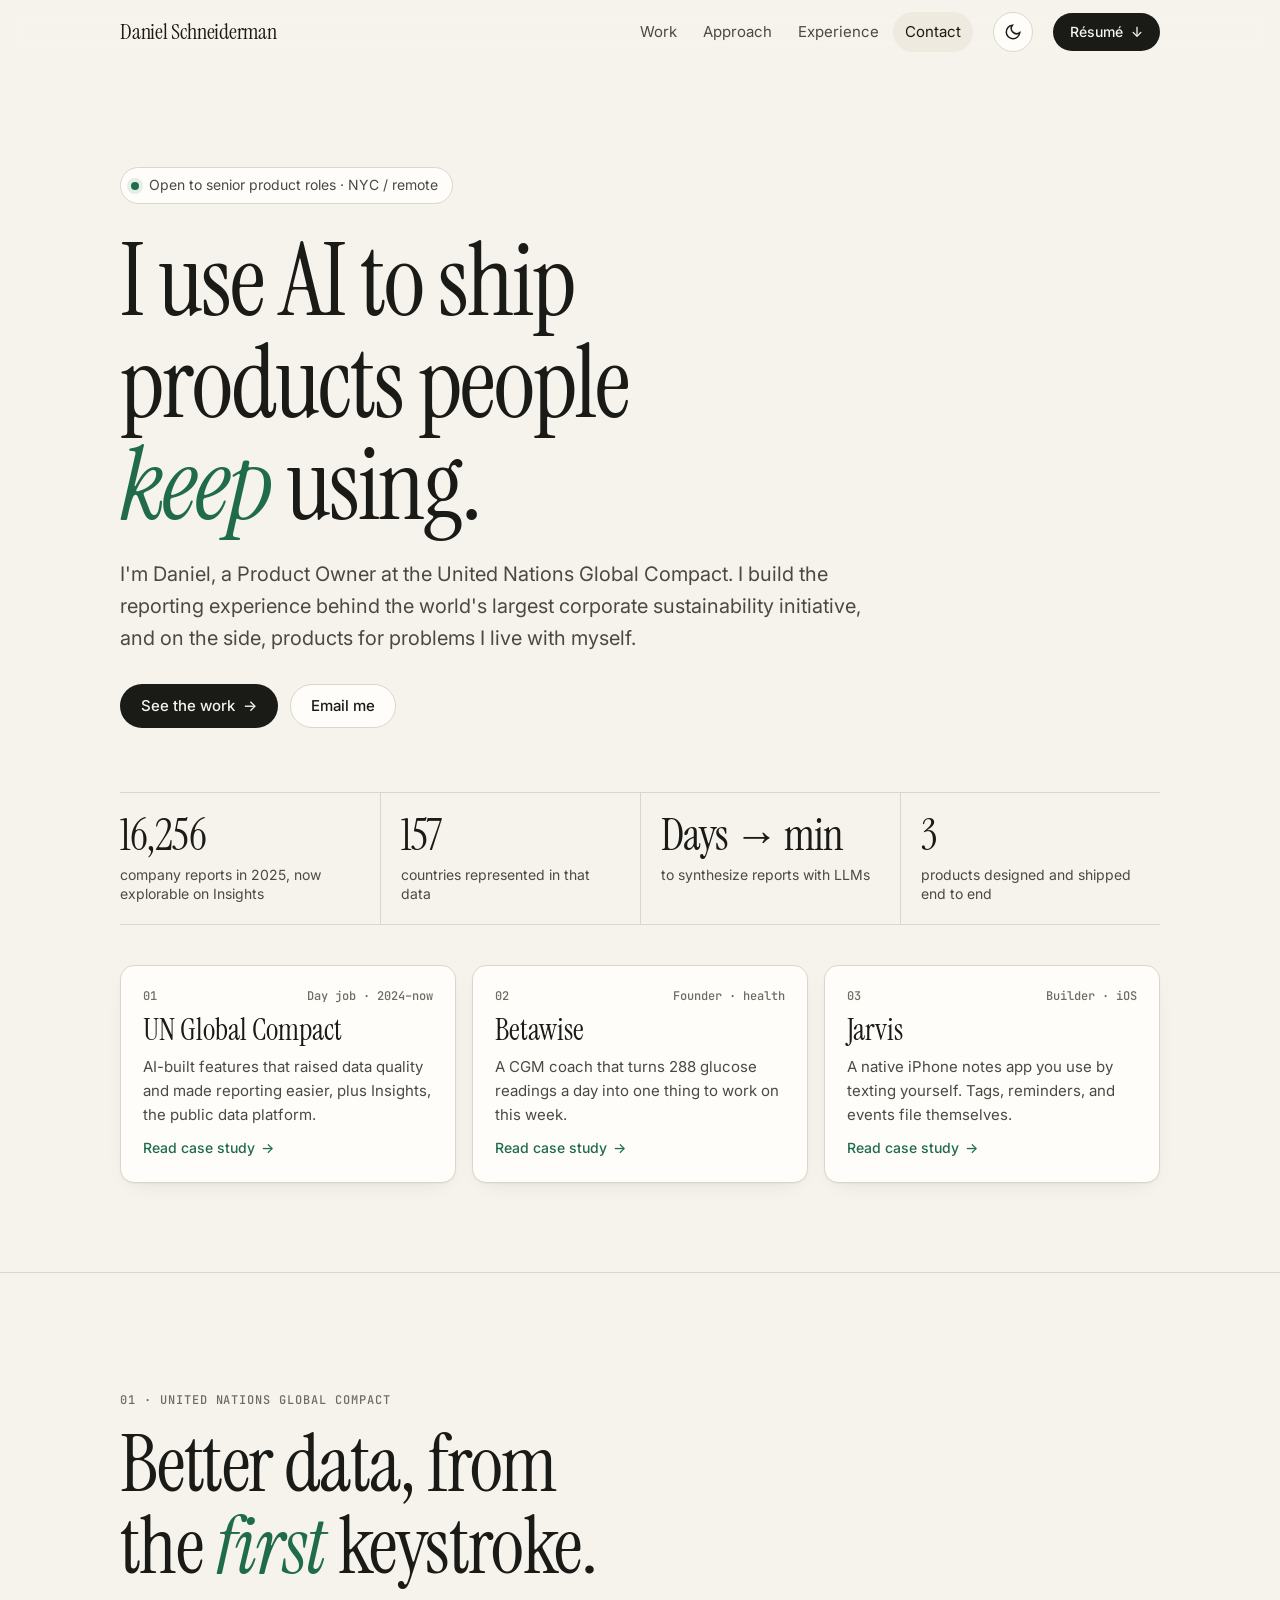
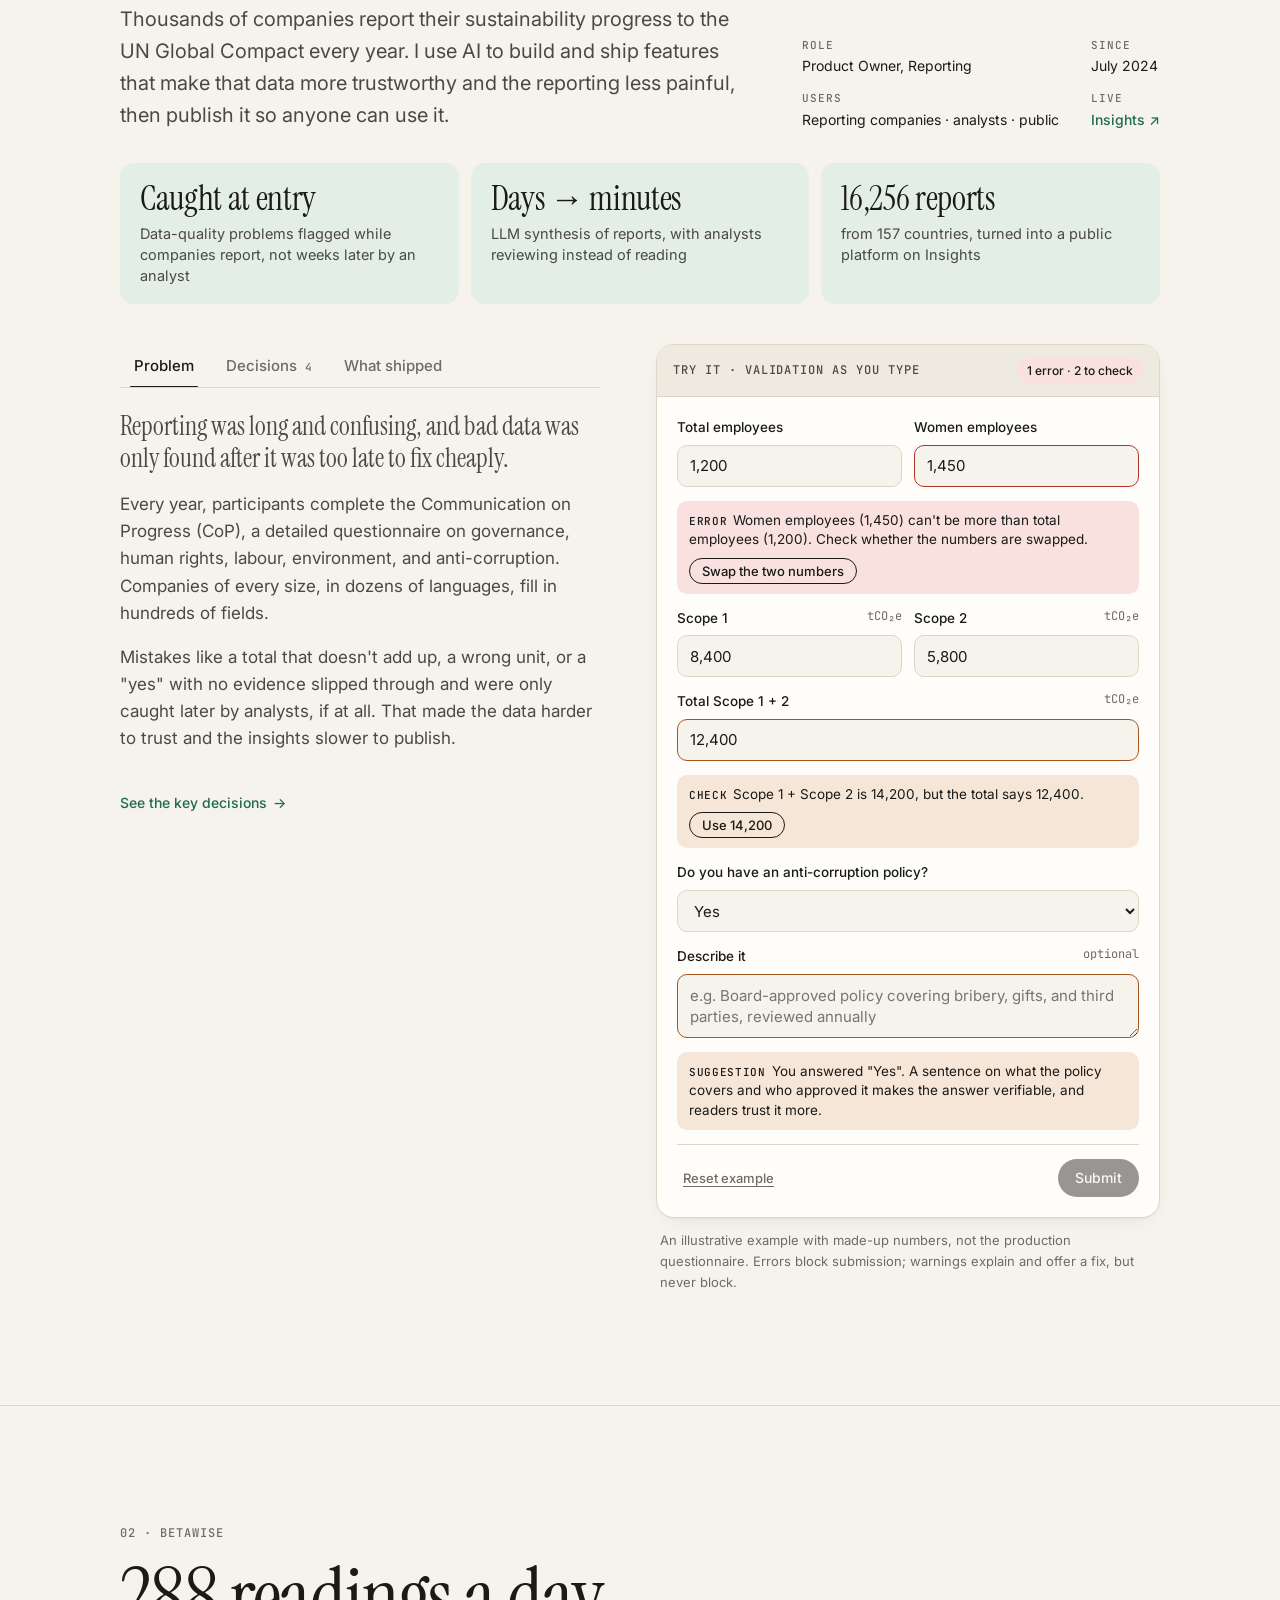
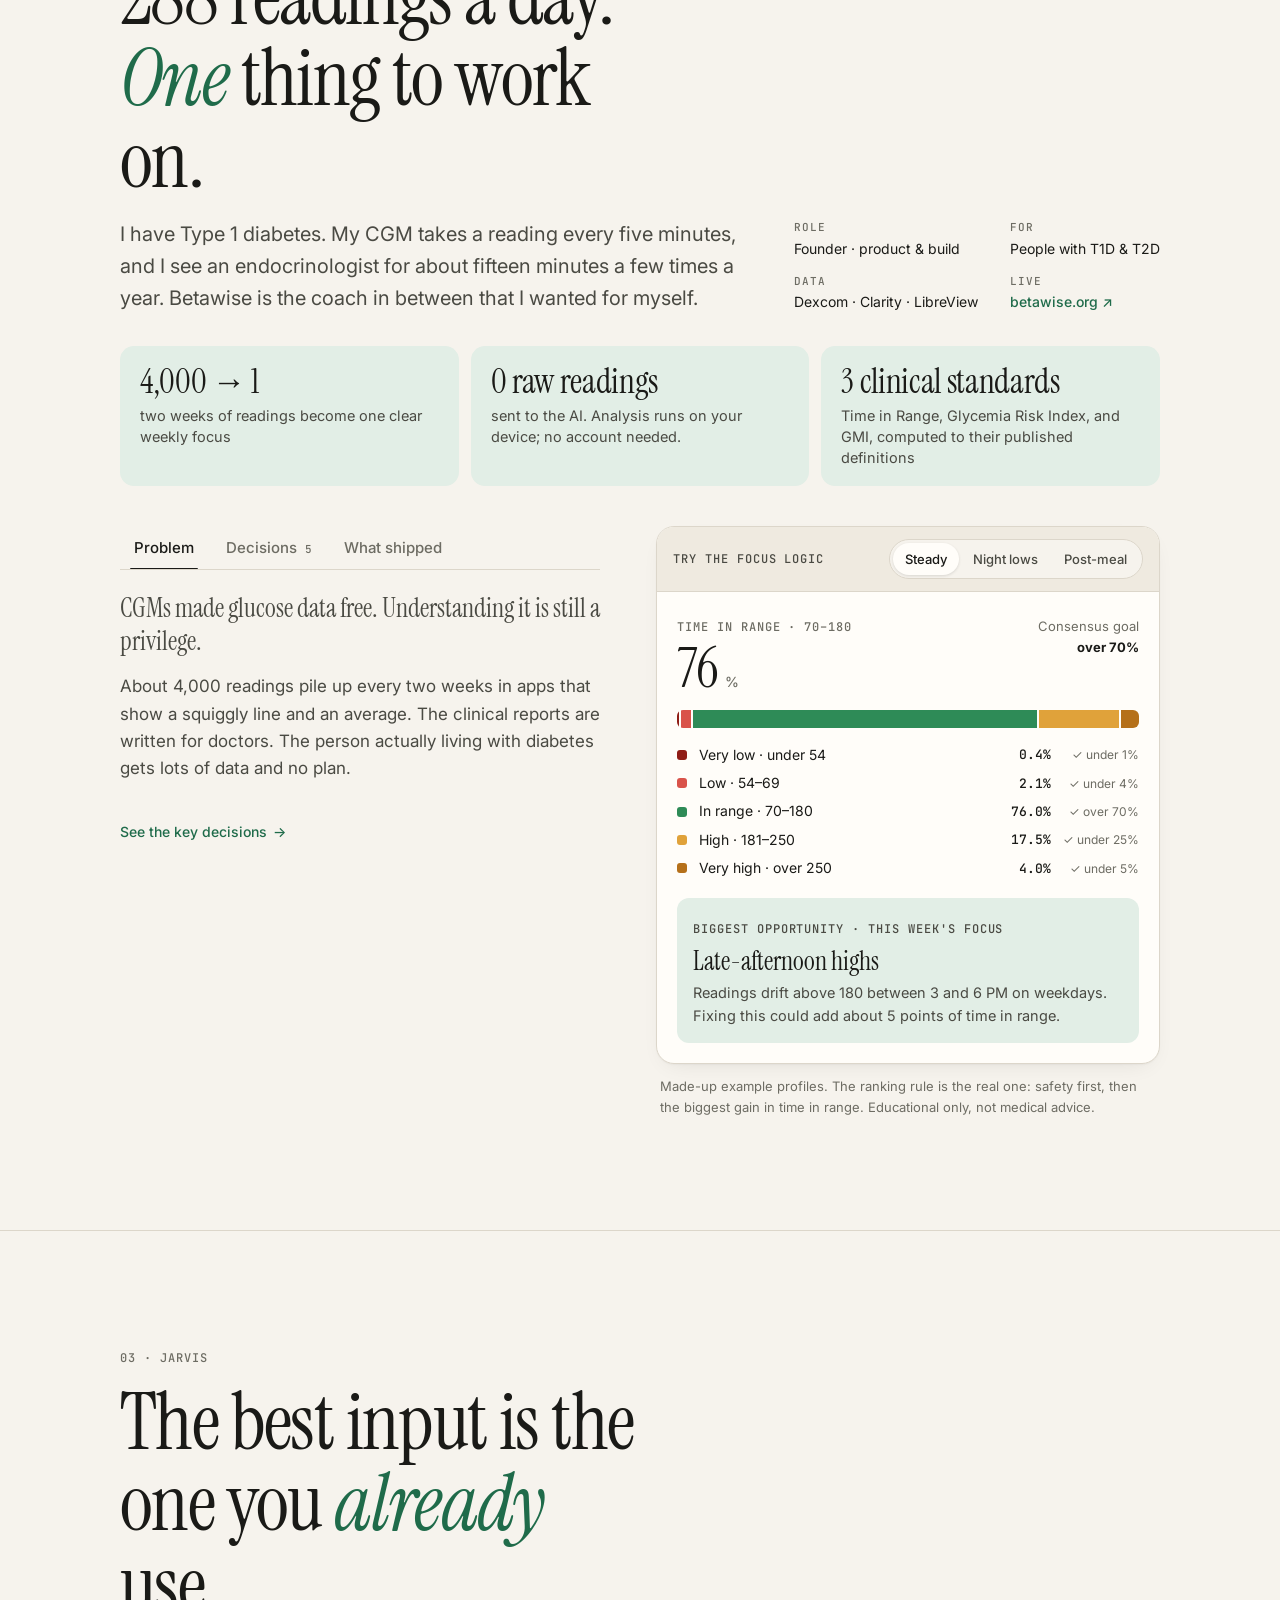
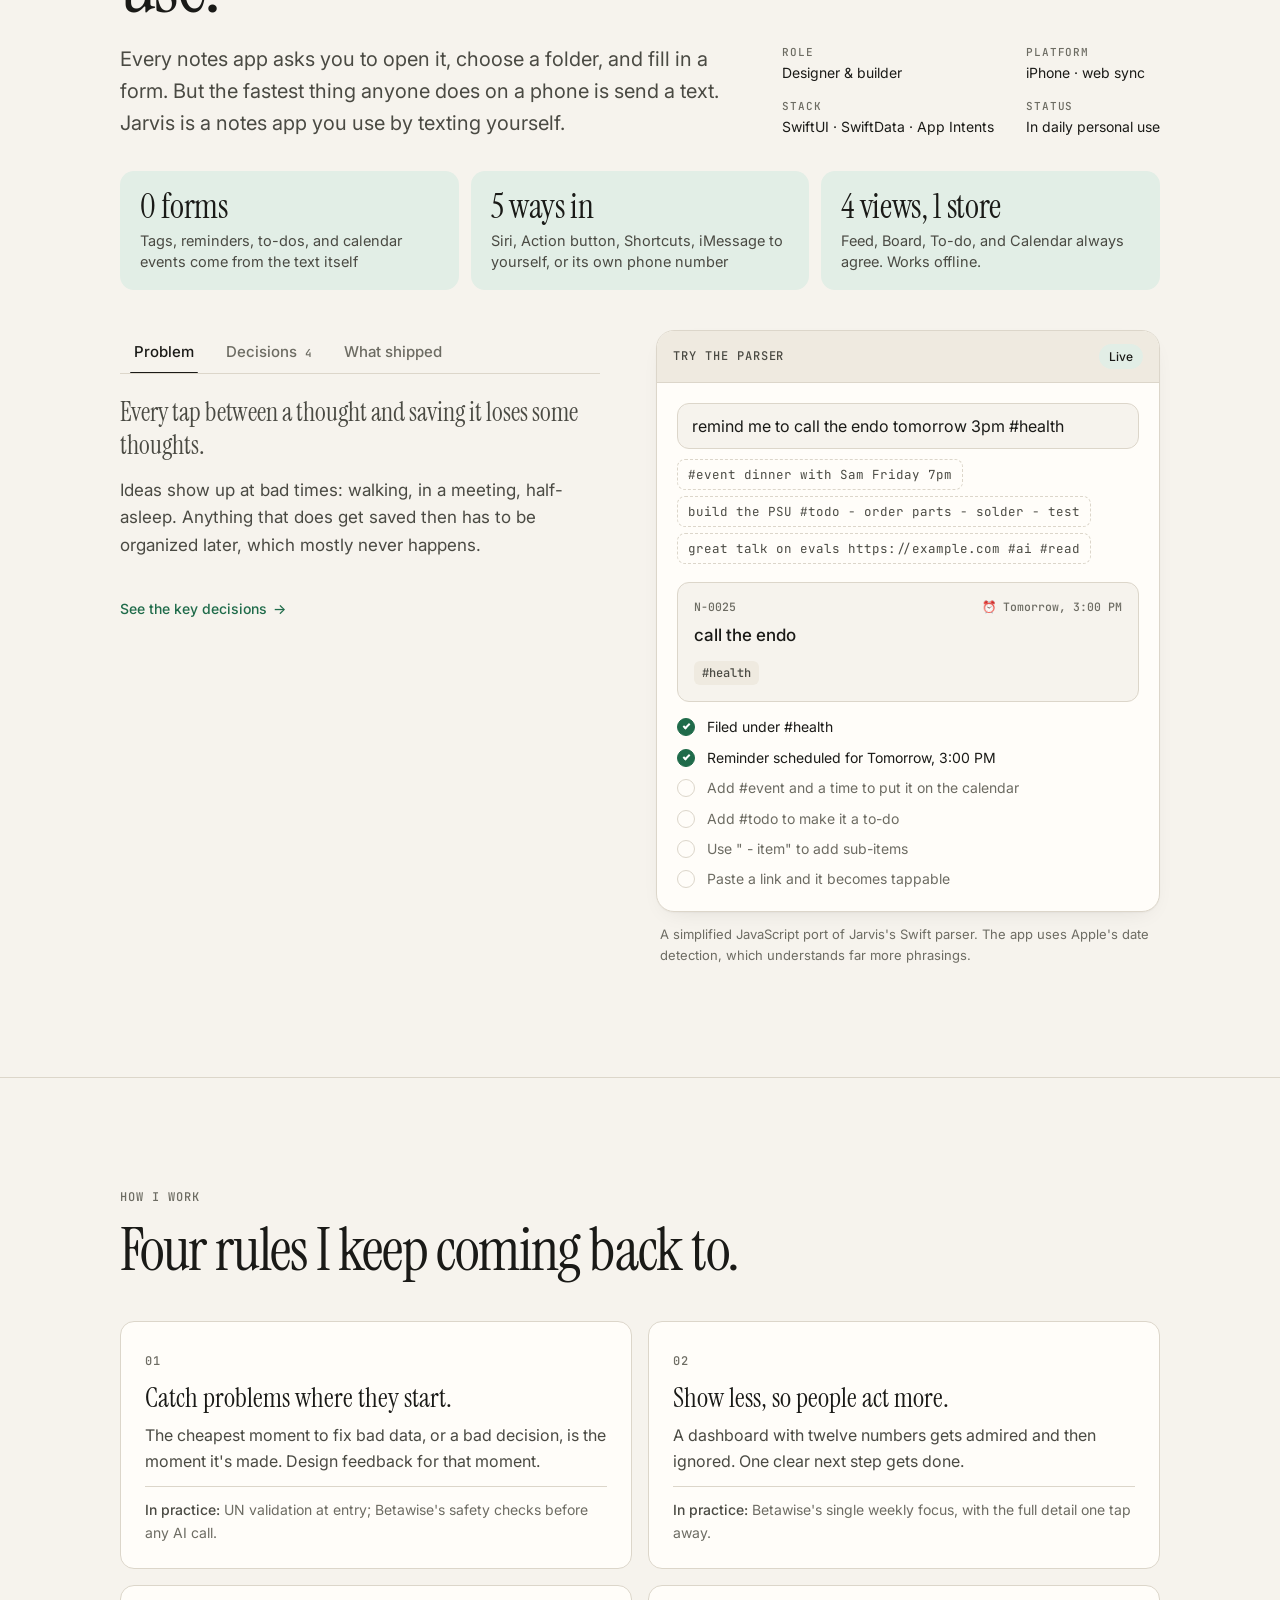
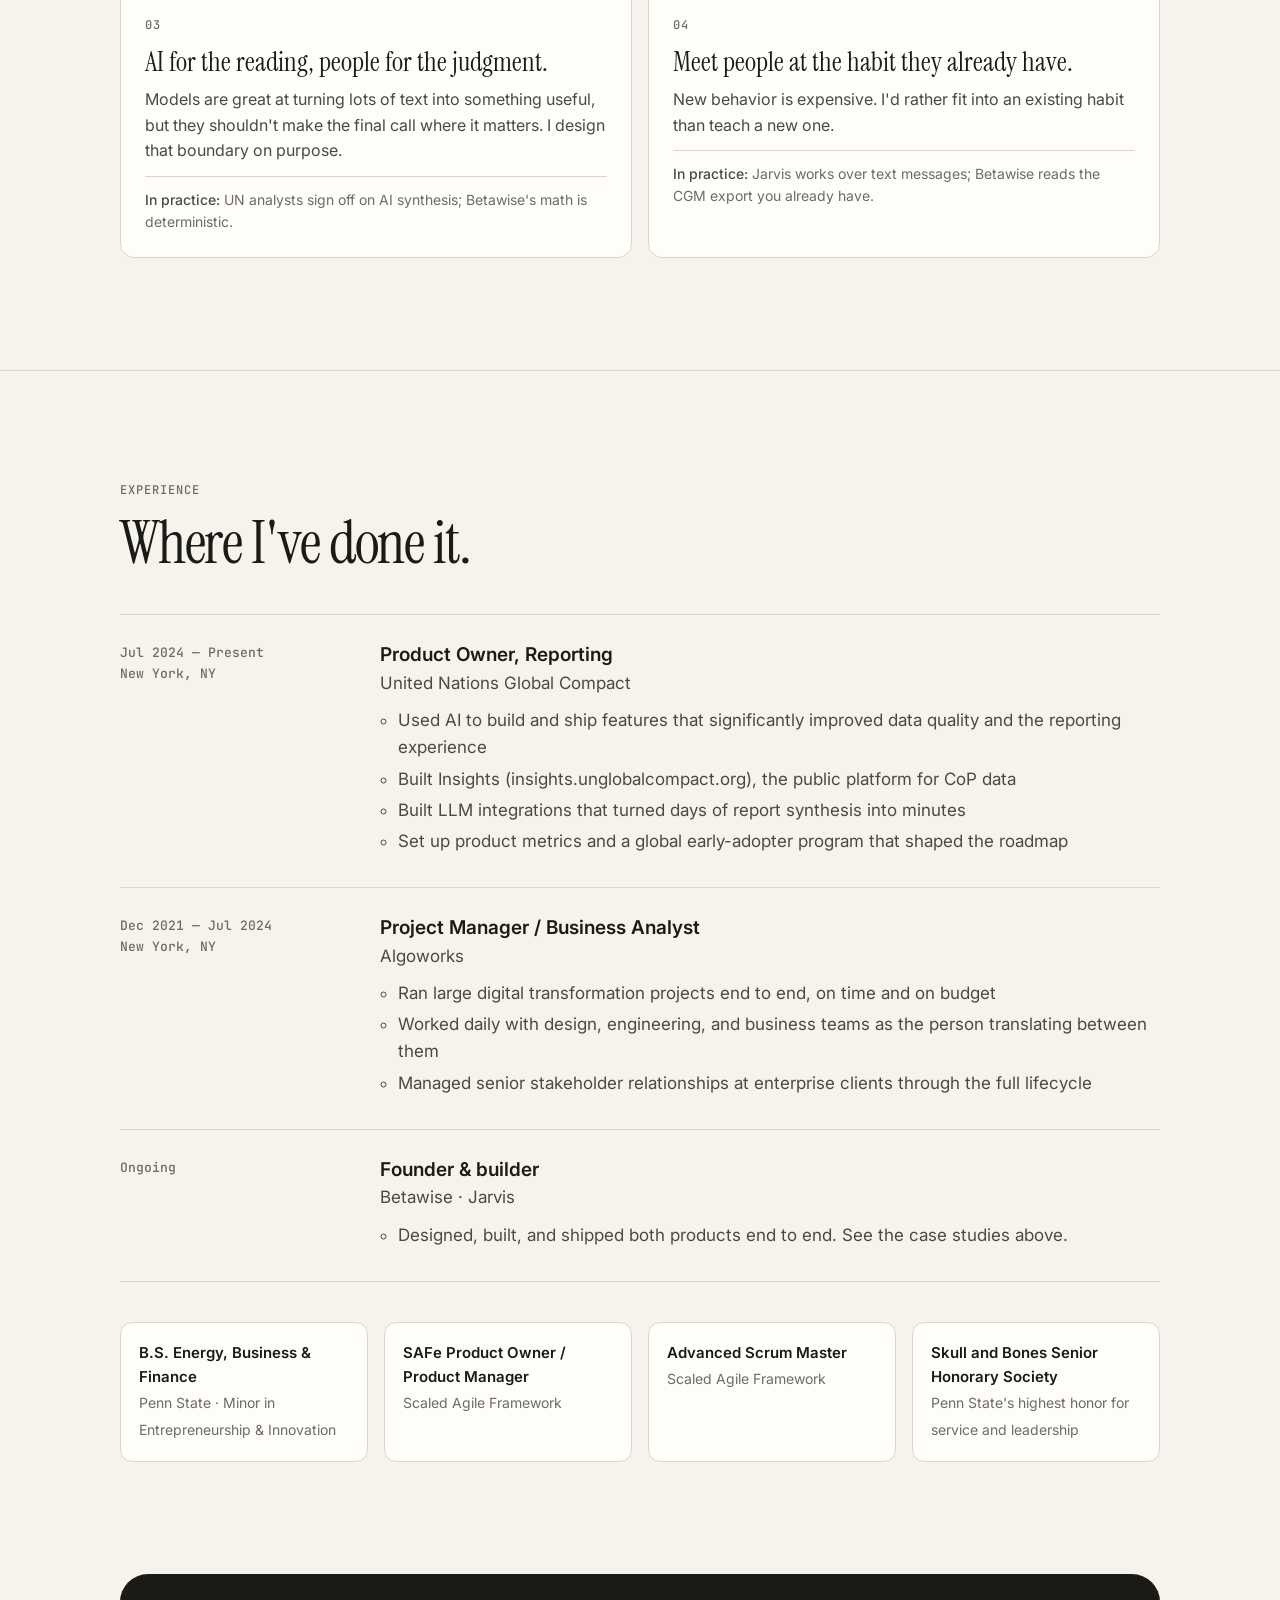
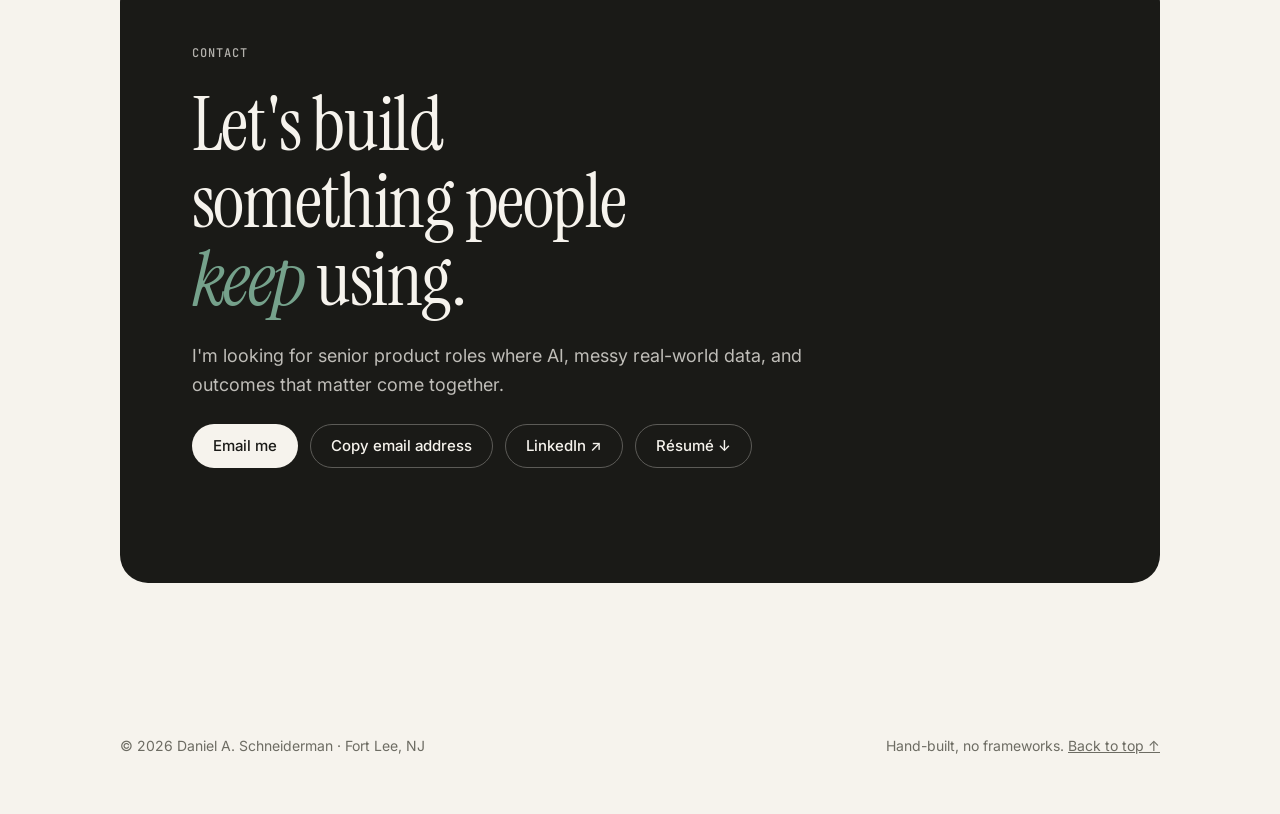
==== commit e38b7967: "Rework UX and UN case study around AI-built data quality and Insights - Impact-first case studies wi" ====
--- a/index.html
+++ b/index.html
@@ -4,9 +4,9 @@
 <meta charset="UTF-8" />
 <meta name="viewport" content="width=device-width, initial-scale=1" />
 <title>Daniel Schneiderman — Product Owner</title>
-<meta name="description" content="Daniel Schneiderman is a Product Owner at the UN Global Compact who designs and ships AI products people keep using. Case studies: UN reporting, Betawise, and Jarvis." />
+<meta name="description" content="Daniel Schneiderman is a Product Owner at the UN Global Compact who uses AI to build and ship products people keep using. Case studies: UN reporting and Insights, Betawise, and Jarvis." />
 <meta property="og:title" content="Daniel Schneiderman — Product Owner" />
-<meta property="og:description" content="Case studies in AI products people keep using: UN Global Compact reporting, Betawise, and Jarvis." />
+<meta property="og:description" content="AI-built products people keep using: UN Global Compact reporting and Insights, Betawise, and Jarvis." />
 <meta property="og:url" content="https://danielschneiderman.com/" />
 <meta property="og:type" content="website" />
 <meta name="color-scheme" content="light dark" />
@@ -20,49 +20,40 @@
 </script>
 <style>
 :root {
-  --bg: #f6f3ed;
-  --surface: #fffdf9;
-  --surface-2: #efeae0;
-  --ink: #1a1a17;
-  --ink-2: #4a4a43;
-  --ink-3: #6d6c63;
-  --line: #dcd6ca;
-  --accent: #1f6b4a;
-  --accent-ink: #ffffff;
-  --accent-soft: #e2eee6;
-  --warn: #a8551d;
-  --warn-soft: #f6e6d8;
-  --danger: #b4322a;
+  --bg: #f6f3ed; --surface: #fffdf9; --surface-2: #efeae0;
+  --ink: #1a1a17; --ink-2: #4a4a43; --ink-3: #6d6c63; --line: #dcd6ca;
+  --accent: #1f6b4a; --accent-ink: #ffffff; --accent-soft: #e2eee6;
+  --warn: #a8551d; --warn-soft: #f6e6d8; --danger: #b4322a; --danger-soft: #f8e1de;
   --r-vlow: #8f1d16; --r-low: #d9534a; --r-in: #2e8b57; --r-high: #e0a23a; --r-vhigh: #b5701a;
   --shadow: 0 1px 2px rgba(26,26,23,.04), 0 8px 24px -12px rgba(26,26,23,.12);
   --radius: 14px;
   --serif: "Instrument Serif", Georgia, serif;
   --sans: "Inter", system-ui, -apple-system, "Segoe UI", sans-serif;
   --mono: "JetBrains Mono", ui-monospace, Menlo, monospace;
-  --wrap: 1120px;
-  --gutter: clamp(16px, 4vw, 40px);
+  --wrap: 1120px; --gutter: clamp(16px, 4vw, 40px); --header: 64px;
 }
 @media (prefers-color-scheme: dark) {
   :root:not([data-theme="light"]) {
     --bg: #12130f; --surface: #1a1b17; --surface-2: #23241f; --ink: #f1eee6; --ink-2: #c4c1b7; --ink-3: #96938a;
     --line: #34352f; --accent: #6fcf9a; --accent-ink: #0f1a13; --accent-soft: #1e3227; --warn: #f0a76a; --warn-soft: #3a2a1c;
-    --danger: #ff8a80; --shadow: 0 1px 2px rgba(0,0,0,.3), 0 12px 30px -14px rgba(0,0,0,.6);
+    --danger: #ff8a80; --danger-soft: #3d1f1c; --shadow: 0 1px 2px rgba(0,0,0,.3), 0 12px 30px -14px rgba(0,0,0,.6);
   }
 }
 :root[data-theme="dark"] {
   --bg: #12130f; --surface: #1a1b17; --surface-2: #23241f; --ink: #f1eee6; --ink-2: #c4c1b7; --ink-3: #96938a;
   --line: #34352f; --accent: #6fcf9a; --accent-ink: #0f1a13; --accent-soft: #1e3227; --warn: #f0a76a; --warn-soft: #3a2a1c;
-  --danger: #ff8a80; --shadow: 0 1px 2px rgba(0,0,0,.3), 0 12px 30px -14px rgba(0,0,0,.6);
+  --danger: #ff8a80; --danger-soft: #3d1f1c; --shadow: 0 1px 2px rgba(0,0,0,.3), 0 12px 30px -14px rgba(0,0,0,.6);
 }
 
 *, *::before, *::after { box-sizing: border-box; }
-html { scroll-behavior: smooth; scroll-padding-top: 80px; -webkit-text-size-adjust: 100%; }
+html { scroll-behavior: smooth; scroll-padding-top: calc(var(--header) + 16px); -webkit-text-size-adjust: 100%; }
 @media (prefers-reduced-motion: reduce) { html { scroll-behavior: auto; } *, *::before, *::after { transition: none !important; animation: none !important; } }
 body { margin: 0; background: var(--bg); color: var(--ink); font: 400 17px/1.6 var(--sans); -webkit-font-smoothing: antialiased; }
 img, svg { display: block; max-width: 100%; }
 a { color: inherit; }
 p { margin: 0 0 1em; }
 h1, h2, h3, h4 { margin: 0; font-weight: 400; }
+code { font: 500 .88em var(--mono); background: var(--surface-2); padding: 1px 5px; border-radius: 5px; }
 :focus-visible { outline: 2px solid var(--accent); outline-offset: 3px; border-radius: 6px; }
 .wrap { max-width: var(--wrap); margin: 0 auto; padding: 0 var(--gutter); }
 .sr-only { position: absolute; width: 1px; height: 1px; overflow: hidden; clip: rect(0 0 0 0); white-space: nowrap; }
@@ -70,108 +61,165 @@
 .skip:focus { top: 12px; }
 
 /* ---------- Header ---------- */
-.site-header { position: sticky; top: 0; z-index: 50; background: color-mix(in srgb, var(--bg) 86%, transparent); backdrop-filter: saturate(1.4) blur(12px); -webkit-backdrop-filter: saturate(1.4) blur(12px); border-bottom: 1px solid transparent; transition: border-color .2s; }
+.site-header { position: sticky; top: 0; z-index: 50; background: color-mix(in srgb, var(--bg) 88%, transparent); backdrop-filter: saturate(1.4) blur(12px); -webkit-backdrop-filter: saturate(1.4) blur(12px); border-bottom: 1px solid transparent; transition: border-color .2s; }
 .site-header.scrolled { border-bottom-color: var(--line); }
-.nav { display: flex; align-items: center; gap: 24px; height: 64px; }
+.progress { position: absolute; left: 0; bottom: -1px; height: 2px; width: 100%; background: var(--accent); transform-origin: 0 50%; transform: scaleX(0); }
+.nav { display: flex; align-items: center; gap: 20px; height: var(--header); }
 .brand { font: 400 22px/1 var(--serif); text-decoration: none; letter-spacing: -.01em; margin-right: auto; }
-.nav-links { display: flex; gap: 4px; list-style: none; margin: 0; padding: 0; }
+.nav-links { display: flex; gap: 2px; list-style: none; margin: 0; padding: 0; }
 .nav-links a { display: block; padding: 8px 12px; border-radius: 999px; text-decoration: none; font-size: 15px; color: var(--ink-2); transition: background .15s, color .15s; }
 .nav-links a:hover { background: var(--surface-2); color: var(--ink); }
 .nav-links a[aria-current="true"] { color: var(--ink); background: var(--surface-2); }
-.icon-btn { width: 40px; height: 40px; display: grid; place-items: center; border-radius: 999px; border: 1px solid var(--line); background: var(--surface); color: var(--ink); cursor: pointer; }
+.icon-btn { width: 40px; height: 40px; flex: none; display: grid; place-items: center; border-radius: 999px; border: 1px solid var(--line); background: var(--surface); color: var(--ink); cursor: pointer; }
 .icon-btn:hover { background: var(--surface-2); }
 .icon-btn svg { width: 18px; height: 18px; }
 .theme-dark-icon { display: none; }
 :root[data-theme="dark"] .theme-dark-icon { display: block; } :root[data-theme="dark"] .theme-light-icon { display: none; }
 @media (prefers-color-scheme: dark) { :root:not([data-theme="light"]) .theme-dark-icon { display: block; } :root:not([data-theme="light"]) .theme-light-icon { display: none; } }
-@media (max-width: 760px) { .nav-links { display: none; } .nav { gap: 10px; } .nav .btn { padding: 0 14px; } }
+#menu-btn { display: none; }
+.menu { display: none; }
+@media (max-width: 820px) {
+  .nav-links, .nav .btn-resume { display: none; }
+  .nav { gap: 8px; }
+  #menu-btn { display: grid; }
+  .menu { position: absolute; left: 0; right: 0; top: 100%; background: var(--bg); border-bottom: 1px solid var(--line); box-shadow: var(--shadow); padding: 8px var(--gutter) 20px; }
+  .menu.open { display: block; }
+  .menu a { display: flex; justify-content: space-between; padding: 14px 4px; border-bottom: 1px solid var(--line); text-decoration: none; font-size: 18px; }
+  .menu a:last-child { border-bottom: 0; }
+  .menu a span { color: var(--ink-3); font: 500 12px var(--mono); align-self: center; }
+}
 
 /* ---------- Buttons ---------- */
-.btn { display: inline-flex; align-items: center; gap: 8px; height: 44px; padding: 0 20px; border-radius: 999px; font: 500 15px/1 var(--sans); text-decoration: none; border: 1px solid transparent; cursor: pointer; transition: transform .15s, background .15s, border-color .15s; white-space: nowrap; }
+.btn { display: inline-flex; align-items: center; justify-content: center; gap: 8px; height: 44px; padding: 0 20px; border-radius: 999px; font: 500 15px/1 var(--sans); text-decoration: none; border: 1px solid transparent; cursor: pointer; transition: transform .15s, background .15s, border-color .15s; white-space: nowrap; }
 .btn:active { transform: translateY(1px); }
 .btn-primary { background: var(--ink); color: var(--bg); }
 .btn-primary:hover { background: color-mix(in srgb, var(--ink) 85%, var(--accent)); }
 .btn-ghost { border-color: var(--line); background: var(--surface); color: var(--ink); }
 .btn-ghost:hover { border-color: var(--ink-3); }
 .btn-sm { height: 38px; padding: 0 16px; font-size: 14px; }
-.arrow { transition: transform .15s; } .btn:hover .arrow, .card-link:hover .arrow { transform: translateX(3px); }
+.arrow { transition: transform .15s; } a:hover > .arrow, .btn:hover .arrow { transform: translateX(3px); }
 
 /* ---------- Type helpers ---------- */
-.eyebrow { font: 500 12px/1.2 var(--mono); letter-spacing: .08em; text-transform: uppercase; color: var(--ink-3); }
+.eyebrow { font: 500 12px/1.3 var(--mono); letter-spacing: .08em; text-transform: uppercase; color: var(--ink-3); }
 .display { font-family: var(--serif); letter-spacing: -.02em; line-height: 1.02; }
 .display em { font-style: italic; color: var(--accent); }
-.lede { font-size: clamp(18px, 2vw, 21px); color: var(--ink-2); max-width: 36em; }
-section { padding: clamp(64px, 10vw, 120px) 0; }
-.section-head { display: grid; gap: 14px; margin-bottom: 48px; max-width: 760px; }
+.lede { font-size: clamp(18px, 2vw, 20px); color: var(--ink-2); max-width: 38em; }
+section { padding: clamp(64px, 9vw, 112px) 0; }
+.section-head { display: grid; gap: 14px; margin-bottom: 40px; max-width: 760px; }
 .section-head h2 { font-size: clamp(36px, 5.4vw, 60px); }
 
 /* ---------- Hero ---------- */
-.hero { padding-top: clamp(56px, 9vw, 112px); padding-bottom: clamp(48px, 7vw, 80px); }
+.hero { padding-top: clamp(48px, 8vw, 104px); padding-bottom: clamp(40px, 6vw, 72px); }
 .status { display: inline-flex; align-items: center; gap: 10px; padding: 6px 14px 6px 10px; border: 1px solid var(--line); border-radius: 999px; background: var(--surface); font-size: 14px; color: var(--ink-2); }
-.status .dot { width: 8px; height: 8px; border-radius: 50%; background: var(--accent); box-shadow: 0 0 0 4px var(--accent-soft); }
-.hero h1 { font-size: clamp(46px, 8.4vw, 104px); margin: 28px 0 24px; max-width: 12ch; }
-.hero .lede { margin-bottom: 32px; }
+.status .dot { width: 8px; height: 8px; border-radius: 50%; background: var(--accent); box-shadow: 0 0 0 4px var(--accent-soft); flex: none; }
+.hero h1 { font-size: clamp(46px, 8.4vw, 100px); margin: 26px 0 22px; max-width: 13ch; }
+.hero .lede { margin-bottom: 30px; }
 .hero-ctas { display: flex; flex-wrap: wrap; gap: 12px; }
+.proof { display: grid; grid-template-columns: repeat(4, 1fr); margin-top: clamp(40px, 6vw, 64px); border-top: 1px solid var(--line); border-bottom: 1px solid var(--line); }
+.proof > div { padding: 20px 20px 20px 0; }
+.proof > div + div { padding-left: 20px; border-left: 1px solid var(--line); }
+.proof strong { display: block; font: 400 clamp(32px, 4vw, 44px)/1 var(--serif); letter-spacing: -.02em; }
+.proof span { display: block; margin-top: 8px; font-size: 14px; color: var(--ink-2); line-height: 1.4; }
+@media (max-width: 820px) { .proof { grid-template-columns: 1fr 1fr; } .proof > div:nth-child(3) { padding-left: 0; border-left: 0; } .proof > div:nth-child(n+3) { border-top: 1px solid var(--line); } }
 
 /* ---------- Project index ---------- */
-.index { display: grid; grid-template-columns: repeat(3, 1fr); gap: 16px; margin-top: clamp(48px, 7vw, 80px); }
+.index { display: grid; grid-template-columns: repeat(3, 1fr); gap: 16px; margin-top: 40px; list-style: none; padding: 0; }
 @media (max-width: 900px) { .index { grid-template-columns: 1fr; } }
-.card-link { display: flex; flex-direction: column; gap: 10px; padding: 22px; border-radius: var(--radius); background: var(--surface); border: 1px solid var(--line); text-decoration: none; box-shadow: var(--shadow); transition: transform .2s, border-color .2s; min-height: 100%; }
+.card-link { display: flex; flex-direction: column; gap: 10px; height: 100%; padding: 22px; border-radius: var(--radius); background: var(--surface); border: 1px solid var(--line); text-decoration: none; box-shadow: var(--shadow); transition: transform .2s, border-color .2s; }
 .card-link:hover { transform: translateY(-2px); border-color: var(--ink-3); }
-.card-link .num { font: 500 12px var(--mono); color: var(--ink-3); display: flex; justify-content: space-between; }
+.card-link .num { font: 500 12px var(--mono); color: var(--ink-3); display: flex; justify-content: space-between; gap: 8px; }
 .card-link h3 { font: 400 30px/1.05 var(--serif); }
 .card-link p { color: var(--ink-2); font-size: 15px; margin: 0; flex: 1; }
 .card-link .go { font-size: 14px; font-weight: 500; color: var(--accent); display: inline-flex; gap: 6px; }
-.chips { display: flex; flex-wrap: wrap; gap: 6px; list-style: none; padding: 0; margin: 0; }
-.chips li { font: 500 12px/1 var(--sans); padding: 6px 9px; border-radius: 999px; background: var(--surface-2); color: var(--ink-2); }
 
 /* ---------- Case study ---------- */
 .case { border-top: 1px solid var(--line); }
-.case-head { display: grid; grid-template-columns: 1fr auto; gap: 24px 48px; align-items: end; margin-bottom: 48px; }
-@media (max-width: 760px) { .case-head { grid-template-columns: 1fr; } }
-.case-head h2 { font-size: clamp(44px, 7vw, 84px); margin: 12px 0 16px; }
+.case-head { display: grid; grid-template-columns: 1fr auto; gap: 24px 56px; align-items: end; margin-bottom: 32px; }
+@media (max-width: 820px) { .case-head { grid-template-columns: 1fr; } }
+.case-head h2 { font-size: clamp(42px, 6.6vw, 80px); margin: 12px 0 16px; max-width: 14ch; }
+.case-head .lede { margin: 0; }
 .facts { display: grid; grid-template-columns: repeat(2, minmax(0, auto)); gap: 14px 32px; margin: 0; font-size: 14px; }
 .facts dt { color: var(--ink-3); font: 500 11px/1.4 var(--mono); text-transform: uppercase; letter-spacing: .08em; }
 .facts dd { margin: 2px 0 0; color: var(--ink); }
-.case-grid { display: grid; grid-template-columns: 1fr 1.05fr; gap: clamp(32px, 5vw, 64px); align-items: start; }
+.facts a { color: var(--accent); font-weight: 500; text-decoration: none; }
+.facts a:hover { text-decoration: underline; }
+
+.impact { display: grid; grid-template-columns: repeat(3, 1fr); gap: 12px; margin: 0 0 40px; padding: 0; list-style: none; }
+@media (max-width: 820px) { .impact { grid-template-columns: 1fr; } }
+.impact li { padding: 18px 20px; border-radius: var(--radius); background: var(--accent-soft); }
+.impact strong { display: block; font: 400 34px/1.05 var(--serif); letter-spacing: -.01em; }
+.impact span { display: block; font-size: 14.5px; color: var(--ink-2); margin-top: 6px; line-height: 1.45; }
+
+.case-grid { display: grid; grid-template-columns: 1fr 1.05fr; gap: clamp(28px, 5vw, 56px); align-items: start; }
 @media (max-width: 900px) { .case-grid { grid-template-columns: 1fr; } }
-.story h3 { font: 500 12px/1.2 var(--mono); text-transform: uppercase; letter-spacing: .08em; color: var(--accent); margin: 32px 0 10px; }
-.story h3:first-child { margin-top: 0; }
+.sticky-demo { position: sticky; top: calc(var(--header) + 24px); margin: 0; }
+@media (max-width: 900px) { .sticky-demo { position: static; } }
+
+/* Tabs */
+.tabs { display: flex; gap: 4px; border-bottom: 1px solid var(--line); margin-bottom: 22px; overflow-x: auto; scrollbar-width: none; }
+.tabs button { position: relative; border: 0; background: none; padding: 12px 14px; font: 500 15px var(--sans); color: var(--ink-3); cursor: pointer; white-space: nowrap; border-radius: 8px 8px 0 0; }
+.tabs button:hover { color: var(--ink); }
+.tabs button[aria-selected="true"] { color: var(--ink); }
+.tabs button[aria-selected="true"]::after { content: ""; position: absolute; left: 10px; right: 10px; bottom: -1px; height: 2px; background: var(--ink); border-radius: 2px; }
+.tabs .count { font: 500 11px var(--mono); color: var(--ink-3); margin-left: 4px; }
+[role="tabpanel"] { animation: fade .2s ease; }
+[role="tabpanel"]:focus-visible { outline-offset: 8px; }
+@keyframes fade { from { opacity: 0; transform: translateY(4px); } to { opacity: 1; transform: none; } }
 .story p { color: var(--ink-2); }
-.decisions { list-style: none; padding: 0; margin: 0; display: grid; gap: 12px; }
+.story p:last-child { margin-bottom: 0; }
+.pull { font: 400 26px/1.25 var(--serif); color: var(--ink); margin: 0 0 16px; }
+.decisions { list-style: none; padding: 0; margin: 0; display: grid; gap: 10px; }
 .decisions li { padding: 16px 18px; border-radius: 12px; background: var(--surface); border: 1px solid var(--line); }
 .decisions strong { display: block; font-weight: 600; margin-bottom: 4px; }
 .decisions span { color: var(--ink-2); font-size: 15px; display: block; }
 .decisions .tradeoff { margin-top: 8px; font-size: 13.5px; color: var(--ink-3); }
 .decisions .tradeoff b { font: 500 11px var(--mono); text-transform: uppercase; letter-spacing: .06em; color: var(--warn); margin-right: 6px; }
-.shipped { padding-left: 0; list-style: none; margin: 0; display: grid; gap: 8px; }
-.shipped li { position: relative; padding-left: 26px; color: var(--ink-2); }
-.shipped li::before { content: ""; position: absolute; left: 2px; top: .55em; width: 12px; height: 7px; border-left: 2px solid var(--accent); border-bottom: 2px solid var(--accent); transform: rotate(-45deg); }
-.sticky-demo { position: sticky; top: 88px; }
-@media (max-width: 900px) { .sticky-demo { position: static; } }
+.shipped { padding-left: 0; list-style: none; margin: 0; display: grid; gap: 10px; }
+.shipped li { position: relative; padding-left: 28px; color: var(--ink-2); }
+.shipped li strong { color: var(--ink); font-weight: 600; }
+.shipped li::before { content: ""; position: absolute; left: 3px; top: .5em; width: 12px; height: 7px; border-left: 2px solid var(--accent); border-bottom: 2px solid var(--accent); transform: rotate(-45deg); }
+.next-tab { margin-top: 18px; border: 0; background: none; padding: 6px 0; font: 500 14px var(--sans); color: var(--accent); cursor: pointer; display: inline-flex; gap: 6px; }
+.next-tab:hover .arrow { transform: translateX(3px); }
 
 /* Panels / demos */
 .panel { background: var(--surface); border: 1px solid var(--line); border-radius: 18px; box-shadow: var(--shadow); overflow: hidden; }
-.panel-bar { display: flex; align-items: center; justify-content: space-between; gap: 12px; padding: 12px 16px; border-bottom: 1px solid var(--line); background: var(--surface-2); }
+.panel-bar { display: flex; align-items: center; justify-content: space-between; gap: 12px; padding: 12px 16px; border-bottom: 1px solid var(--line); background: var(--surface-2); min-height: 52px; }
 .panel-bar .eyebrow { color: var(--ink-2); }
-@media (max-width: 520px) { .panel-bar { flex-wrap: wrap; } .panel-bar .seg { width: 100%; } .seg button { flex: 1; } }
 .panel-body { padding: 20px; }
 .caption { font-size: 13px; color: var(--ink-3); margin: 12px 4px 0; }
-
-/* UN flow */
-.flow { display: grid; gap: 18px; }
-.flow-row { display: grid; grid-template-columns: 74px 1fr; gap: 12px; align-items: center; }
-.flow-row .eyebrow { font-size: 11px; }
-.steps { display: flex; flex-wrap: wrap; gap: 6px; align-items: center; }
-.step { font-size: 13px; padding: 8px 10px; border-radius: 8px; border: 1px solid var(--line); background: var(--bg); color: var(--ink-2); }
-.step.manual { border-style: dashed; }
-.step.ai { background: var(--accent-soft); border-color: transparent; color: var(--ink); }
-.step.human { background: var(--warn-soft); border-color: transparent; color: var(--ink); }
-.chev { color: var(--ink-3); font-size: 12px; }
-.flow-time { grid-column: 2; font: 500 12px var(--mono); color: var(--ink-3); }
-.flow-time strong { color: var(--accent); font-weight: 500; }
-.legend { display: flex; flex-wrap: wrap; gap: 14px; font-size: 12.5px; color: var(--ink-3); border-top: 1px solid var(--line); padding-top: 14px; }
-.legend i { display: inline-block; width: 10px; height: 10px; border-radius: 3px; margin-right: 6px; vertical-align: -1px; }
+.pill { display: inline-flex; align-items: center; gap: 6px; font: 500 12px var(--sans); padding: 5px 10px; border-radius: 999px; background: var(--accent-soft); color: var(--ink); white-space: nowrap; }
+.pill.bad { background: var(--danger-soft); }
+.pill.warn { background: var(--warn-soft); }
+@media (max-width: 520px) { .panel-bar { flex-wrap: wrap; } .panel-bar .seg { width: 100%; } .seg button { flex: 1; } }
+
+/* Insights callout */
+.live-card { display: grid; grid-template-columns: 1fr auto; gap: 16px 24px; align-items: center; margin-top: 24px; padding: 20px 22px; border-radius: var(--radius); border: 1px solid var(--line); background: var(--surface); text-decoration: none; box-shadow: var(--shadow); transition: border-color .2s, transform .2s; }
+.live-card:hover { border-color: var(--ink-3); transform: translateY(-1px); }
+.live-card h3 { font: 600 17px/1.3 var(--sans); margin: 4px 0 4px; }
+.live-card p { margin: 0; color: var(--ink-2); font-size: 14.5px; }
+.live-card .go { font: 500 14px var(--sans); color: var(--accent); display: inline-flex; gap: 6px; }
+@media (max-width: 520px) { .live-card { grid-template-columns: 1fr; } }
+
+/* UN validation demo */
+.form { display: grid; gap: 14px; }
+.field { display: grid; gap: 6px; }
+.field label { font-size: 13.5px; font-weight: 500; color: var(--ink); display: flex; justify-content: space-between; gap: 8px; }
+.field label small { font: 400 12px var(--mono); color: var(--ink-3); }
+.field input, .field select, .field textarea { width: 100%; min-width: 0; height: 42px; border-radius: 10px; border: 1px solid var(--line); background: var(--bg); color: var(--ink); padding: 0 12px; font: 400 15px var(--sans); }
+.field textarea { height: 64px; padding: 10px 12px; resize: vertical; line-height: 1.4; }
+.field input:focus, .field select:focus, .field textarea:focus { outline: 2px solid var(--accent); outline-offset: 0; border-color: transparent; }
+.field.has-error input, .field.has-error textarea { border-color: var(--danger); }
+.field.has-warn input, .field.has-warn textarea { border-color: var(--warn); }
+.row2 { display: grid; grid-template-columns: 1fr 1fr; gap: 12px; }
+.msg { display: none; font-size: 13.5px; line-height: 1.45; padding: 10px 12px; border-radius: 10px; }
+.msg.show { display: block; }
+.msg.error { background: var(--danger-soft); }
+.msg.warn { background: var(--warn-soft); }
+.msg b { font: 500 11px var(--mono); text-transform: uppercase; letter-spacing: .06em; margin-right: 6px; }
+.msg button { margin-top: 8px; display: inline-flex; border: 1px solid currentColor; background: transparent; color: var(--ink); border-radius: 999px; padding: 4px 12px; font: 500 13px var(--sans); cursor: pointer; }
+.form-foot { display: flex; align-items: center; justify-content: space-between; gap: 12px; padding-top: 14px; border-top: 1px solid var(--line); }
+.form-foot .btn[disabled] { opacity: .45; cursor: not-allowed; }
+.form-foot .reset { border: 0; background: none; color: var(--ink-3); font: 500 13px var(--sans); cursor: pointer; text-decoration: underline; text-underline-offset: 3px; }
 
 /* Segmented control */
 .seg { display: inline-flex; padding: 3px; gap: 2px; border-radius: 999px; background: var(--bg); border: 1px solid var(--line); }
@@ -198,34 +246,33 @@
 .focus p { margin: 0; font-size: 14.5px; color: var(--ink-2); }
 
 /* Jarvis demo */
-.composer { display: flex; gap: 8px; }
-.composer input { flex: 1; min-width: 0; height: 46px; border-radius: 12px; border: 1px solid var(--line); background: var(--bg); color: var(--ink); padding: 0 14px; font: 400 16px var(--sans); }
+.composer input { width: 100%; height: 46px; border-radius: 12px; border: 1px solid var(--line); background: var(--bg); color: var(--ink); padding: 0 14px; font: 400 16px var(--sans); }
 .composer input:focus { outline: 2px solid var(--accent); outline-offset: 0; border-color: transparent; }
 .examples { display: flex; flex-wrap: wrap; gap: 6px; margin: 10px 0 18px; }
 .examples button { font: 400 12.5px var(--mono); padding: 6px 10px; border-radius: 8px; border: 1px dashed var(--line); background: transparent; color: var(--ink-2); cursor: pointer; text-align: left; }
 .examples button:hover { border-color: var(--ink-3); color: var(--ink); }
 .note-card { border: 1px solid var(--line); border-radius: 12px; padding: 16px; background: var(--bg); }
-.note-meta { display: flex; justify-content: space-between; font: 500 11.5px var(--mono); color: var(--ink-3); margin-bottom: 8px; }
+.note-meta { display: flex; justify-content: space-between; gap: 8px; font: 500 11.5px var(--mono); color: var(--ink-3); margin-bottom: 8px; }
 .note-title { font-size: 17px; font-weight: 500; min-height: 1.6em; word-break: break-word; }
 .note-title.empty { color: var(--ink-3); font-weight: 400; }
 .note-subs { list-style: none; margin: 8px 0 0; padding: 0; font: 400 14px/1.7 var(--mono); color: var(--ink-2); }
 .note-tags { display: flex; flex-wrap: wrap; gap: 6px; margin-top: 12px; }
 .tag { font: 500 12px var(--mono); padding: 4px 8px; border-radius: 6px; background: var(--surface-2); color: var(--ink-2); }
 .parsed { list-style: none; padding: 0; margin: 14px 0 0; display: grid; gap: 8px; }
-.parsed li { display: grid; grid-template-columns: 22px 1fr; gap: 8px; font-size: 14px; color: var(--ink-2); align-items: start; }
+.parsed li { display: grid; grid-template-columns: 22px 1fr; gap: 8px; font-size: 14px; color: var(--ink-3); align-items: start; }
 .parsed li.on { color: var(--ink); }
 .parsed .ck { width: 18px; height: 18px; border-radius: 50%; border: 1.5px solid var(--line); margin-top: 2px; display: grid; place-items: center; }
 .parsed li.on .ck { background: var(--accent); border-color: var(--accent); }
 .parsed li.on .ck::after { content: ""; width: 7px; height: 4px; border-left: 2px solid var(--accent-ink); border-bottom: 2px solid var(--accent-ink); transform: rotate(-45deg) translate(1px, -1px); }
 
 /* ---------- Approach ---------- */
-.principles { display: grid; grid-template-columns: repeat(2, 1fr); gap: 16px; counter-reset: p; }
+.principles { display: grid; grid-template-columns: repeat(2, 1fr); gap: 16px; }
 @media (max-width: 760px) { .principles { grid-template-columns: 1fr; } }
-.principle { padding: 26px; border-radius: var(--radius); background: var(--surface); border: 1px solid var(--line); }
-.principle h3 { font: 400 28px/1.1 var(--serif); margin: 10px 0 10px; }
+.principle { padding: 24px; border-radius: var(--radius); background: var(--surface); border: 1px solid var(--line); }
+.principle h3 { font: 400 27px/1.1 var(--serif); margin: 10px 0 10px; }
 .principle p { color: var(--ink-2); margin: 0 0 12px; font-size: 16px; }
-.principle .proof { font-size: 14px; color: var(--ink-3); margin: 0; padding-top: 12px; border-top: 1px solid var(--line); }
-.principle .proof b { color: var(--ink-2); font-weight: 500; }
+.principle .proof-line { font-size: 14px; color: var(--ink-3); margin: 0; padding-top: 12px; border-top: 1px solid var(--line); }
+.principle .proof-line b { color: var(--ink-2); font-weight: 500; }
 
 /* ---------- Experience ---------- */
 .timeline { list-style: none; padding: 0; margin: 0; border-top: 1px solid var(--line); }
@@ -242,13 +289,14 @@
 .cred span { color: var(--ink-3); font-size: 14px; }
 
 /* ---------- Contact ---------- */
-.contact { background: var(--ink); color: var(--bg); border-radius: 28px; padding: clamp(36px, 6vw, 72px); display: grid; gap: 28px; }
+.contact { background: var(--ink); color: var(--bg); border-radius: 28px; padding: clamp(32px, 6vw, 72px); display: grid; gap: 24px; }
 .contact h2 { font-size: clamp(40px, 6.4vw, 76px); max-width: 14ch; }
 .contact h2 em { font-style: italic; color: color-mix(in srgb, var(--accent) 60%, var(--bg)); }
 .contact p { color: color-mix(in srgb, var(--bg) 75%, var(--ink)); max-width: 34em; font-size: 18px; margin: 0; }
-.contact .hero-ctas .btn-primary { background: var(--bg); color: var(--ink); }
-.contact .hero-ctas .btn-ghost { background: transparent; color: var(--bg); border-color: color-mix(in srgb, var(--bg) 30%, var(--ink)); }
+.contact .btn-primary { background: var(--bg); color: var(--ink); }
+.contact .btn-ghost { background: transparent; color: var(--bg); border-color: color-mix(in srgb, var(--bg) 30%, var(--ink)); }
 .copy-ok { font-size: 14px; min-height: 1.4em; color: color-mix(in srgb, var(--bg) 75%, var(--ink)); }
+@media (max-width: 520px) { .contact .hero-ctas .btn { flex: 1 1 100%; } }
 footer { padding: 40px 0 56px; color: var(--ink-3); font-size: 14px; }
 footer .wrap { display: flex; flex-wrap: wrap; gap: 12px 24px; justify-content: space-between; }
 </style>
@@ -265,48 +313,65 @@
       <li><a href="#experience">Experience</a></li>
       <li><a href="#contact">Contact</a></li>
     </ul>
-    <button class="icon-btn" id="theme" type="button" aria-label="Switch color theme">
+    <button class="icon-btn" id="theme" type="button" aria-label="Switch to dark theme">
       <svg class="theme-light-icon" viewBox="0 0 24 24" fill="none" stroke="currentColor" stroke-width="2" stroke-linecap="round" aria-hidden="true"><path d="M21 12.8A9 9 0 1 1 11.2 3a7 7 0 0 0 9.8 9.8z"/></svg>
       <svg class="theme-dark-icon" viewBox="0 0 24 24" fill="none" stroke="currentColor" stroke-width="2" stroke-linecap="round" aria-hidden="true"><circle cx="12" cy="12" r="4"/><path d="M12 2v2M12 20v2M4.9 4.9l1.4 1.4M17.7 17.7l1.4 1.4M2 12h2M20 12h2M4.9 19.1l1.4-1.4M17.7 6.3l1.4-1.4"/></svg>
     </button>
-    <a class="btn btn-primary btn-sm" href="Daniel_Schneiderman_Resume.pdf" download>Résumé <span aria-hidden="true">↓</span></a>
+    <a class="btn btn-primary btn-sm btn-resume" href="Daniel_Schneiderman_Resume.pdf" download>Résumé <span aria-hidden="true">↓</span></a>
+    <button class="icon-btn" id="menu-btn" type="button" aria-expanded="false" aria-controls="menu" aria-label="Open menu">
+      <svg viewBox="0 0 24 24" fill="none" stroke="currentColor" stroke-width="2" stroke-linecap="round" aria-hidden="true"><path d="M4 7h16M4 12h16M4 17h16"/></svg>
+    </button>
   </nav>
+  <div class="menu" id="menu">
+    <a href="#un">UN Global Compact <span>01</span></a>
+    <a href="#betawise">Betawise <span>02</span></a>
+    <a href="#jarvis">Jarvis <span>03</span></a>
+    <a href="#approach">Approach</a>
+    <a href="#experience">Experience</a>
+    <a href="#contact">Contact</a>
+    <a href="Daniel_Schneiderman_Resume.pdf" download>Download résumé <span>PDF</span></a>
+  </div>
+  <div class="progress" id="progress" aria-hidden="true"></div>
 </header>
 
 <main id="main">
   <!-- ============ HERO ============ -->
   <div class="wrap hero">
     <span class="status"><span class="dot" aria-hidden="true"></span>Open to senior product roles · NYC / remote</span>
-    <h1 class="display">I build products people <em>keep</em> using.</h1>
-    <p class="lede">I'm Daniel, a Product Owner at the United Nations Global Compact. I design, prototype, and ship AI products, then measure whether they actually made someone's day easier. Below are three of them, with the decisions behind each.</p>
+    <h1 class="display">I use AI to ship products people <em>keep</em> using.</h1>
+    <p class="lede">I'm Daniel, a Product Owner at the United Nations Global Compact. I build the reporting experience behind the world's largest corporate sustainability initiative, and on the side, products for problems I live with myself.</p>
     <div class="hero-ctas">
       <a class="btn btn-primary" href="#work">See the work <span class="arrow" aria-hidden="true">→</span></a>
       <a class="btn btn-ghost" href="mailto:dschneiderman955@gmail.com">Email me</a>
     </div>
 
-    <div class="index" id="work" role="list">
-      <a class="card-link" href="#un" role="listitem">
+    <div class="proof" role="list">
+      <div role="listitem"><strong>16,256</strong><span>company reports in 2025, now explorable on Insights</span></div>
+      <div role="listitem"><strong>157</strong><span>countries represented in that data</span></div>
+      <div role="listitem"><strong>Days → min</strong><span>to synthesize reports with LLMs</span></div>
+      <div role="listitem"><strong>3</strong><span>products designed and shipped end to end</span></div>
+    </div>
+
+    <ul class="index" id="work">
+      <li><a class="card-link" href="#un">
         <span class="num"><span>01</span><span>Day job · 2024–now</span></span>
-        <h3>UN Global Compact Reporting</h3>
-        <p>An LLM pipeline that turned days of sustainability-report synthesis into minutes, without trading away accuracy.</p>
-        <ul class="chips" aria-label="Skills"><li>LLM product</li><li>Data quality</li><li>Roadmapping</li></ul>
+        <h3>UN Global Compact</h3>
+        <p>AI-built features that raised data quality and made reporting easier, plus Insights, the public data platform.</p>
         <span class="go">Read case study <span class="arrow" aria-hidden="true">→</span></span>
-      </a>
-      <a class="card-link" href="#betawise" role="listitem">
+      </a></li>
+      <li><a class="card-link" href="#betawise">
         <span class="num"><span>02</span><span>Founder · health</span></span>
         <h3>Betawise</h3>
-        <p>A CGM coach for people with diabetes that turns 288 readings a day into one clear thing to work on this week.</p>
-        <ul class="chips" aria-label="Skills"><li>0→1</li><li>AI safety</li><li>Privacy by design</li></ul>
+        <p>A CGM coach that turns 288 glucose readings a day into one thing to work on this week.</p>
         <span class="go">Read case study <span class="arrow" aria-hidden="true">→</span></span>
-      </a>
-      <a class="card-link" href="#jarvis" role="listitem">
+      </a></li>
+      <li><a class="card-link" href="#jarvis">
         <span class="num"><span>03</span><span>Builder · iOS</span></span>
         <h3>Jarvis</h3>
-        <p>A native iPhone notes app you use by texting yourself. Tags, reminders, to-dos, and calendar events file themselves.</p>
-        <ul class="chips" aria-label="Skills"><li>SwiftUI</li><li>Zero-UI capture</li><li>Offline-first</li></ul>
+        <p>A native iPhone notes app you use by texting yourself. Tags, reminders, and events file themselves.</p>
         <span class="go">Read case study <span class="arrow" aria-hidden="true">→</span></span>
-      </a>
-    </div>
+      </a></li>
+    </ul>
   </div>
 
   <!-- ============ 01 UN ============ -->
@@ -314,84 +379,107 @@
     <div class="wrap">
       <div class="case-head">
         <div>
-          <span class="eyebrow">Case study 01 · United Nations Global Compact</span>
-          <h2 class="display" id="un-title">From days of reading to <em>minutes</em> of review.</h2>
-          <p class="lede">The Global Compact collects sustainability reports from thousands of member companies. Turning them into something decision-makers can use was slow, manual, and depended on a few people's stamina.</p>
+          <span class="eyebrow">01 · United Nations Global Compact</span>
+          <h2 class="display" id="un-title">Better data, from the <em>first</em> keystroke.</h2>
+          <p class="lede">Thousands of companies report their sustainability progress to the UN Global Compact every year. I use AI to build and ship features that make that data more trustworthy and the reporting less painful, then publish it so anyone can use it.</p>
         </div>
         <dl class="facts">
           <div><dt>Role</dt><dd>Product Owner, Reporting</dd></div>
           <div><dt>Since</dt><dd>July 2024</dd></div>
-          <div><dt>Users</dt><dd>Analysts &amp; member orgs worldwide</dd></div>
-          <div><dt>Stack</dt><dd>LLMs · React</dd></div>
+          <div><dt>Users</dt><dd>Reporting companies · analysts · public</dd></div>
+          <div><dt>Live</dt><dd><a href="https://insights.unglobalcompact.org" rel="noopener">Insights ↗</a></dd></div>
         </dl>
       </div>
 
+      <ul class="impact">
+        <li><strong>Caught at entry</strong><span>Data-quality problems flagged while companies report, not weeks later by an analyst</span></li>
+        <li><strong>Days → minutes</strong><span>LLM synthesis of reports, with analysts reviewing instead of reading</span></li>
+        <li><strong>16,256 reports</strong><span>from 157 countries, turned into a public platform on Insights</span></li>
+      </ul>
+
       <div class="case-grid">
-        <div class="story">
-          <h3>The problem</h3>
-          <p>Each reporting cycle, analysts read hundreds of long, inconsistently structured reports and synthesized them by hand. It took days, quality depended on who did it, and errors in submitted data were usually caught late, by someone happening to notice.</p>
-
-          <h3>Key decisions</h3>
-          <ul class="decisions">
-            <li>
-              <strong>Automate the synthesis, keep a human on the conclusion.</strong>
-              <span>The model drafts summaries and structured extracts; an analyst reviews and signs off. People's time moves from reading to judging.</span>
-              <span class="tradeoff"><b>Trade-off</b>Slower than fully automatic, but accuracy holds up and analysts trust the output enough to use it.</span>
-            </li>
-            <li>
-              <strong>Catch bad data at the door, not at the end.</strong>
-              <span>Rebuilt the validation layer with AI-assisted rules, so problems are flagged when a report is submitted instead of weeks later.</span>
-            </li>
-            <li>
-              <strong>Write specs people can read, then prototype from them.</strong>
-              <span>Plain-language requirements that also generate working React components, so stakeholders react to something real, not a document.</span>
-            </li>
-            <li>
-              <strong>Let usage drive the roadmap.</strong>
-              <span>Set up engagement, task-completion, and adoption metrics from scratch, and ran a global early-adopter program whose feedback actually changed what shipped.</span>
-            </li>
-          </ul>
-
-          <h3>Outcome</h3>
-          <ul class="shipped">
-            <li>Report synthesis that took days now takes minutes, at the same accuracy.</li>
-            <li>Data problems surface automatically at submission.</li>
-            <li>A roadmap tied to real usage instead of a quarterly planning doc.</li>
-          </ul>
+        <div class="story" data-tabs>
+          <div class="tabs" role="tablist" aria-label="UN Global Compact case study">
+            <button role="tab" id="un-t1" aria-controls="un-p1" aria-selected="true">Problem</button>
+            <button role="tab" id="un-t2" aria-controls="un-p2" aria-selected="false" tabindex="-1">Decisions <span class="count">4</span></button>
+            <button role="tab" id="un-t3" aria-controls="un-p3" aria-selected="false" tabindex="-1">What shipped</button>
+          </div>
+          <div role="tabpanel" id="un-p1" aria-labelledby="un-t1" tabindex="0">
+            <p class="pull">Reporting was long and confusing, and bad data was only found after it was too late to fix cheaply.</p>
+            <p>Every year, participants complete the Communication on Progress (CoP), a detailed questionnaire on governance, human rights, labour, environment, and anti-corruption. Companies of every size, in dozens of languages, fill in hundreds of fields.</p>
+            <p>Mistakes like a total that doesn't add up, a wrong unit, or a "yes" with no evidence slipped through and were only caught later by analysts, if at all. That made the data harder to trust and the insights slower to publish.</p>
+            <button class="next-tab" type="button" data-go="un-t2">See the key decisions <span class="arrow" aria-hidden="true">→</span></button>
+          </div>
+          <div role="tabpanel" id="un-p2" aria-labelledby="un-t2" tabindex="0" hidden>
+            <ul class="decisions">
+              <li>
+                <strong>Fix data quality where it's created.</strong>
+                <span>AI-assisted validation runs while companies fill in the questionnaire. Problems show up next to the field, with a plain-language reason and a one-click fix where possible.</span>
+                <span class="tradeoff"><b>Trade-off</b>More friction during reporting, so checks are specific, explain themselves, and warnings never block submission.</span>
+              </li>
+              <li>
+                <strong>AI drafts, people decide.</strong>
+                <span>LLMs read and synthesize reports; analysts review and sign off. Their time moves from reading to judging, and accuracy holds up.</span>
+              </li>
+              <li>
+                <strong>Prototype the feature, not the document.</strong>
+                <span>I write requirements in plain language and use AI to generate working React prototypes from them, so stakeholders react to something real in days, not to a spec.</span>
+              </li>
+              <li>
+                <strong>Close the loop with real usage.</strong>
+                <span>Set up engagement, task-completion, and adoption metrics, ran a global early-adopter program, and built feedback into the product itself.</span>
+              </li>
+            </ul>
+            <button class="next-tab" type="button" data-go="un-t3">See what shipped <span class="arrow" aria-hidden="true">→</span></button>
+          </div>
+          <div role="tabpanel" id="un-p3" aria-labelledby="un-t3" tabindex="0" hidden>
+            <ul class="shipped">
+              <li><strong>AI-powered validation layer:</strong> rules that catch inconsistent, missing, or implausible answers during reporting.</li>
+              <li><strong>LLM synthesis pipeline:</strong> turns report analysis that took days into minutes, at the same accuracy.</li>
+              <li><strong>Insights:</strong> a public platform to explore CoP data year over year by region, sector, organization type, and the Ten Principles.</li>
+              <li><strong>A roadmap driven by usage</strong> instead of a quarterly planning doc.</li>
+            </ul>
+            <a class="live-card" href="https://insights.unglobalcompact.org" rel="noopener">
+              <div>
+                <span class="eyebrow">Live · built by me and the team</span>
+                <h3>insights.unglobalcompact.org</h3>
+                <p>2023–2025 CoP data, 16,256 submissions in 2025 alone, explorable by anyone.</p>
+              </div>
+              <span class="go">Visit <span class="arrow" aria-hidden="true">↗</span></span>
+            </a>
+          </div>
         </div>
 
-        <figure class="sticky-demo" style="margin:0">
+        <figure class="sticky-demo">
           <div class="panel">
-            <div class="panel-bar"><span class="eyebrow">One reporting cycle</span></div>
-            <div class="panel-body flow">
-              <div class="flow-row">
-                <span class="eyebrow">Before</span>
-                <div class="steps">
-                  <span class="step manual">Collect</span><span class="chev" aria-hidden="true">→</span>
-                  <span class="step manual">Read each report</span><span class="chev" aria-hidden="true">→</span>
-                  <span class="step manual">Summarize</span><span class="chev" aria-hidden="true">→</span>
-                  <span class="step manual">Spot errors</span>
-                </div>
-                <span class="flow-time">≈ days · all manual</span>
+            <div class="panel-bar">
+              <span class="eyebrow">Try it · validation as you type</span>
+              <span class="pill" id="v-status" aria-live="polite">Checking…</span>
+            </div>
+            <form class="panel-body form" id="vform" novalidate>
+              <div class="row2">
+                <div class="field" id="f-emp"><label for="v-emp">Total employees</label><input id="v-emp" inputmode="numeric" value="1,200" /></div>
+                <div class="field" id="f-women"><label for="v-women">Women employees</label><input id="v-women" inputmode="numeric" value="1,450" /></div>
               </div>
-              <div class="flow-row">
-                <span class="eyebrow">After</span>
-                <div class="steps">
-                  <span class="step ai">Validate on submit</span><span class="chev" aria-hidden="true">→</span>
-                  <span class="step ai">LLM synthesis</span><span class="chev" aria-hidden="true">→</span>
-                  <span class="step human">Analyst review</span><span class="chev" aria-hidden="true">→</span>
-                  <span class="step human">Sign-off</span>
-                </div>
-                <span class="flow-time"><strong>≈ minutes</strong> · humans judge, models read</span>
+              <div class="msg error" id="m-women" role="alert"></div>
+              <div class="row2">
+                <div class="field" id="f-s1"><label for="v-s1">Scope 1 <small>tCO₂e</small></label><input id="v-s1" inputmode="decimal" value="8,400" /></div>
+                <div class="field" id="f-s2"><label for="v-s2">Scope 2 <small>tCO₂e</small></label><input id="v-s2" inputmode="decimal" value="5,800" /></div>
               </div>
-              <div class="legend">
-                <span><i style="border:1px dashed var(--ink-3)"></i>Manual</span>
-                <span><i style="background:var(--accent-soft)"></i>Automated</span>
-                <span><i style="background:var(--warn-soft)"></i>Human judgment</span>
+              <div class="field" id="f-tot"><label for="v-tot">Total Scope 1 + 2 <small>tCO₂e</small></label><input id="v-tot" inputmode="decimal" value="12,400" /></div>
+              <div class="msg warn" id="m-tot"></div>
+              <div class="field" id="f-pol"><label for="v-pol">Do you have an anti-corruption policy?</label>
+                <select id="v-pol"><option>Yes</option><option>No</option></select>
               </div>
-            </div>
-          </div>
-          <figcaption class="caption">Simplified. Internal tooling isn't public, so this shows the shape of the change rather than screenshots.</figcaption>
+              <div class="field" id="f-desc"><label for="v-desc">Describe it <small>optional</small></label><textarea id="v-desc" placeholder="e.g. Board-approved policy covering bribery, gifts, and third parties, reviewed annually"></textarea></div>
+              <div class="msg warn" id="m-desc"></div>
+              <div class="form-foot">
+                <button class="reset" type="button" id="v-reset">Reset example</button>
+                <button class="btn btn-primary btn-sm" type="submit" id="v-submit">Submit</button>
+              </div>
+            </form>
+          </div>
+          <figcaption class="caption">An illustrative example with made-up numbers, not the production questionnaire. Errors block submission; warnings explain and offer a fix, but never block.</figcaption>
         </figure>
       </div>
     </div>
@@ -402,59 +490,74 @@
     <div class="wrap">
       <div class="case-head">
         <div>
-          <span class="eyebrow">Case study 02 · Betawise</span>
+          <span class="eyebrow">02 · Betawise</span>
           <h2 class="display" id="bw-title">288 readings a day. <em>One</em> thing to work on.</h2>
-          <p class="lede">I have Type 1 diabetes. My CGM produces a reading every five minutes, and I see an endocrinologist for about fifteen minutes a few times a year. Betawise is the layer in between that I wanted for myself.</p>
+          <p class="lede">I have Type 1 diabetes. My CGM takes a reading every five minutes, and I see an endocrinologist for about fifteen minutes a few times a year. Betawise is the coach in between that I wanted for myself.</p>
         </div>
         <dl class="facts">
           <div><dt>Role</dt><dd>Founder · product &amp; build</dd></div>
           <div><dt>For</dt><dd>People with T1D &amp; T2D</dd></div>
           <div><dt>Data</dt><dd>Dexcom · Clarity · LibreView</dd></div>
-          <div><dt>Live</dt><dd><a href="https://betawise.org">betawise.org ↗</a></dd></div>
+          <div><dt>Live</dt><dd><a href="https://betawise.org" rel="noopener">betawise.org ↗</a></dd></div>
         </dl>
       </div>
 
+      <ul class="impact">
+        <li><strong>4,000 → 1</strong><span>two weeks of readings become one clear weekly focus</span></li>
+        <li><strong>0 raw readings</strong><span>sent to the AI. Analysis runs on your device; no account needed.</span></li>
+        <li><strong>3 clinical standards</strong><span>Time in Range, Glycemia Risk Index, and GMI, computed to their published definitions</span></li>
+      </ul>
+
       <div class="case-grid">
-        <div class="story">
-          <h3>The problem</h3>
-          <p>CGMs made glucose data free; understanding it is still a privilege. About 4,000 readings pile up every two weeks in apps that show a squiggly line and an average. The clinical reports are written for doctors. The person living with it gets an overload of data and no plan.</p>
-
-          <h3>Key decisions</h3>
-          <ul class="decisions">
-            <li>
-              <strong>One weekly focus, not a dashboard.</strong>
-              <span>The pattern engine finds everything (overnight lows, dawn phenomenon, post-meal spikes, rebound highs) but shows one thing to work on. Less to think about means more follow-through.</span>
-              <span class="tradeoff"><b>Trade-off</b>Hides detail power users want, so the full metrics are one tap away.</span>
-            </li>
-            <li>
-              <strong>Safety always ranks first.</strong>
-              <span>If lows exceed consensus limits, that's the focus, even when highs would gain more time in range. Try it in the demo →</span>
-            </li>
-            <li>
-              <strong>AI explains the numbers; it never invents them.</strong>
-              <span>Every metric uses a published, peer-reviewed definition: the International Consensus on Time in Range, the Glycemia Risk Index, and GMI. The AI coach talks about them; the math is deterministic and tested.</span>
-            </li>
-            <li>
-              <strong>Your readings never leave your device.</strong>
-              <span>Analysis runs in the browser. The coach gets a de-identified summary: no raw readings, dates, or device IDs. No account required.</span>
-            </li>
-            <li>
-              <strong>Guardrails that don't depend on the model.</strong>
-              <span>Dosing questions, emergencies, and crisis language are caught by fixed rules before any AI call, and get fixed, safe responses.</span>
-            </li>
-          </ul>
-
-          <h3>What shipped</h3>
-          <ul class="shipped">
-            <li>Dexcom connection plus Clarity / LibreView CSV import</li>
-            <li>Consensus metrics, Glycemia Risk Index, and an Ambulatory Glucose Profile</li>
-            <li>Pattern engine and a ranked weekly focus</li>
-            <li>AI peer coach with structured weekly insights</li>
-            <li>A one-page, clinic-ready report to bring to appointments</li>
-          </ul>
+        <div class="story" data-tabs>
+          <div class="tabs" role="tablist" aria-label="Betawise case study">
+            <button role="tab" id="bw-t1" aria-controls="bw-p1" aria-selected="true">Problem</button>
+            <button role="tab" id="bw-t2" aria-controls="bw-p2" aria-selected="false" tabindex="-1">Decisions <span class="count">5</span></button>
+            <button role="tab" id="bw-t3" aria-controls="bw-p3" aria-selected="false" tabindex="-1">What shipped</button>
+          </div>
+          <div role="tabpanel" id="bw-p1" aria-labelledby="bw-t1" tabindex="0">
+            <p class="pull">CGMs made glucose data free. Understanding it is still a privilege.</p>
+            <p>About 4,000 readings pile up every two weeks in apps that show a squiggly line and an average. The clinical reports are written for doctors. The person actually living with diabetes gets lots of data and no plan.</p>
+            <button class="next-tab" type="button" data-go="bw-t2">See the key decisions <span class="arrow" aria-hidden="true">→</span></button>
+          </div>
+          <div role="tabpanel" id="bw-p2" aria-labelledby="bw-t2" tabindex="0" hidden>
+            <ul class="decisions">
+              <li>
+                <strong>One weekly focus, not a dashboard.</strong>
+                <span>The pattern engine finds everything (overnight lows, dawn phenomenon, post-meal spikes, rebound highs) but asks you to work on one thing.</span>
+                <span class="tradeoff"><b>Trade-off</b>Hides detail power users want, so the full metrics are one tap away.</span>
+              </li>
+              <li>
+                <strong>Safety always ranks first.</strong>
+                <span>If lows exceed consensus limits, they become the focus, even when fixing highs would gain more time in range. Try "Night lows" in the demo.</span>
+              </li>
+              <li>
+                <strong>AI explains the numbers; it never invents them.</strong>
+                <span>Every metric is deterministic, tested code built on published definitions. The AI coach only talks about the results.</span>
+              </li>
+              <li>
+                <strong>Your readings never leave your device.</strong>
+                <span>Analysis runs in the browser. The coach receives a de-identified summary, with no raw readings, dates, or device IDs.</span>
+              </li>
+              <li>
+                <strong>Guardrails that don't depend on the model.</strong>
+                <span>Dosing questions, emergencies, and crisis language are caught by fixed rules before any AI call, and get fixed, safe responses.</span>
+              </li>
+            </ul>
+            <button class="next-tab" type="button" data-go="bw-t3">See what shipped <span class="arrow" aria-hidden="true">→</span></button>
+          </div>
+          <div role="tabpanel" id="bw-p3" aria-labelledby="bw-t3" tabindex="0" hidden>
+            <ul class="shipped">
+              <li><strong>Bring your data:</strong> connect Dexcom or drop in a Clarity / LibreView export.</li>
+              <li><strong>Clinical metrics:</strong> consensus targets, Glycemia Risk Index, and an Ambulatory Glucose Profile.</li>
+              <li><strong>Pattern engine</strong> with a ranked weekly focus.</li>
+              <li><strong>AI peer coach</strong> with structured weekly insights.</li>
+              <li><strong>Clinic-ready report:</strong> one page to bring to your next appointment.</li>
+            </ul>
+          </div>
         </div>
 
-        <figure class="sticky-demo" style="margin:0">
+        <figure class="sticky-demo">
           <div class="panel">
             <div class="panel-bar">
               <span class="eyebrow">Try the focus logic</span>
@@ -466,7 +569,7 @@
             </div>
             <div class="panel-body">
               <div class="tir-top">
-                <div><span class="eyebrow">Time in range · 70–180</span><div class="tir-big" id="tir-val" aria-live="polite">—</div></div>
+                <div><span class="eyebrow">Time in range · 70–180</span><div class="tir-big" id="tir-val">—</div></div>
                 <div class="tir-target">Consensus goal<br><strong style="color:var(--ink)">over 70%</strong></div>
               </div>
               <div class="tir-bar" id="tir-bar" role="img" aria-label="Time in each glucose range"></div>
@@ -489,7 +592,7 @@
     <div class="wrap">
       <div class="case-head">
         <div>
-          <span class="eyebrow">Case study 03 · Jarvis</span>
+          <span class="eyebrow">03 · Jarvis</span>
           <h2 class="display" id="jv-title">The best input is the one you <em>already</em> use.</h2>
           <p class="lede">Every notes app asks you to open it, choose a folder, and fill in a form. But the fastest thing anyone does on a phone is send a text. Jarvis is a notes app you use by texting yourself.</p>
         </div>
@@ -501,49 +604,60 @@
         </dl>
       </div>
 
+      <ul class="impact">
+        <li><strong>0 forms</strong><span>Tags, reminders, to-dos, and calendar events come from the text itself</span></li>
+        <li><strong>5 ways in</strong><span>Siri, Action button, Shortcuts, iMessage to yourself, or its own phone number</span></li>
+        <li><strong>4 views, 1 store</strong><span>Feed, Board, To-do, and Calendar always agree. Works offline.</span></li>
+      </ul>
+
       <div class="case-grid">
-        <div class="story">
-          <h3>The problem</h3>
-          <p>Thoughts show up at bad times: walking, in a meeting, half-asleep. Every tap between the thought and saving it loses some of them, and anything that does get saved still has to be organized later.</p>
-
-          <h3>Key decisions</h3>
-          <ul class="decisions">
-            <li>
-              <strong>Syntax instead of forms.</strong>
-              <span><code>#tags</code>, "remind me…", "- sub-items", and <code>#event</code> are parsed from plain text. There are no fields to fill in; the message itself sets the structure.</span>
-              <span class="tradeoff"><b>Trade-off</b>Hard to discover, so the app gives examples and the syntax is forgiving ("at 9am", "tomorrow 3pm", "in 30 minutes").</span>
-            </li>
-            <li>
-              <strong>Capture from anywhere.</strong>
-              <span>Siri, the Action button, Shortcuts, a Messages automation (text yourself in iMessage and it's filed), and a dedicated phone number via Twilio and a Cloudflare Worker.</span>
-            </li>
-            <li>
-              <strong>One store, many views.</strong>
-              <span>Feed, Board (tags become kanban columns), To-do, and Calendar all read from one data store, so they always agree.</span>
-            </li>
-            <li>
-              <strong>Offline-first, sync second.</strong>
-              <span>The phone keeps a full copy and syncs with the web version in the background; if a note is edited in two places, the latest edit wins. Photos stay on the device.</span>
-            </li>
-            <li>
-              <strong>Glanceable, not openable.</strong>
-              <span>Lock-screen widgets and a Live Activity show today's reminders, so most of the time you never need to open the app.</span>
-            </li>
-          </ul>
-
-          <h3>What shipped</h3>
-          <ul class="shipped">
-            <li>Natural-language reminders as local notifications</li>
-            <li><code>#event</code> notes added straight to Apple Calendar</li>
-            <li>Permanent IDs (N-0024) so notes can be referenced</li>
-            <li>Lock screen, Dynamic Island, Siri, and Shortcuts support</li>
-            <li>Web sync and clean CSV export</li>
-          </ul>
+        <div class="story" data-tabs>
+          <div class="tabs" role="tablist" aria-label="Jarvis case study">
+            <button role="tab" id="jv-t1" aria-controls="jv-p1" aria-selected="true">Problem</button>
+            <button role="tab" id="jv-t2" aria-controls="jv-p2" aria-selected="false" tabindex="-1">Decisions <span class="count">4</span></button>
+            <button role="tab" id="jv-t3" aria-controls="jv-p3" aria-selected="false" tabindex="-1">What shipped</button>
+          </div>
+          <div role="tabpanel" id="jv-p1" aria-labelledby="jv-t1" tabindex="0">
+            <p class="pull">Every tap between a thought and saving it loses some thoughts.</p>
+            <p>Ideas show up at bad times: walking, in a meeting, half-asleep. Anything that does get saved then has to be organized later, which mostly never happens.</p>
+            <button class="next-tab" type="button" data-go="jv-t2">See the key decisions <span class="arrow" aria-hidden="true">→</span></button>
+          </div>
+          <div role="tabpanel" id="jv-p2" aria-labelledby="jv-t2" tabindex="0" hidden>
+            <ul class="decisions">
+              <li>
+                <strong>Syntax instead of forms.</strong>
+                <span><code>#tags</code>, "remind me…", "- sub-items", and <code>#event</code> are parsed from plain text. The message itself sets the structure.</span>
+                <span class="tradeoff"><b>Trade-off</b>Hard to discover, so the app gives examples and the syntax is forgiving ("at 9am", "tomorrow 3pm", "in 30 minutes").</span>
+              </li>
+              <li>
+                <strong>Capture from anywhere.</strong>
+                <span>Siri, the Action button, Shortcuts, a Messages automation, and a dedicated phone number via Twilio and a Cloudflare Worker.</span>
+              </li>
+              <li>
+                <strong>Offline-first, sync second.</strong>
+                <span>The phone keeps a full copy and syncs with the web in the background. If a note is edited in two places, the latest edit wins.</span>
+              </li>
+              <li>
+                <strong>Glanceable, not openable.</strong>
+                <span>Lock-screen widgets and a Live Activity show today's reminders, so most of the time you never open the app.</span>
+              </li>
+            </ul>
+            <button class="next-tab" type="button" data-go="jv-t3">See what shipped <span class="arrow" aria-hidden="true">→</span></button>
+          </div>
+          <div role="tabpanel" id="jv-p3" aria-labelledby="jv-t3" tabindex="0" hidden>
+            <ul class="shipped">
+              <li><strong>Natural-language reminders</strong> as local notifications</li>
+              <li><strong><code>#event</code> notes</strong> added straight to Apple Calendar</li>
+              <li><strong>Permanent IDs</strong> (N-0024) so notes can be referenced</li>
+              <li><strong>Lock screen, Dynamic Island, Siri, and Shortcuts</strong> support</li>
+              <li><strong>Web sync and CSV export</strong></li>
+            </ul>
+          </div>
         </div>
 
-        <figure class="sticky-demo" style="margin:0">
+        <figure class="sticky-demo">
           <div class="panel">
-            <div class="panel-bar"><span class="eyebrow">Try the parser</span><span class="eyebrow" aria-hidden="true">● live</span></div>
+            <div class="panel-bar"><span class="eyebrow">Try the parser</span><span class="pill">Live</span></div>
             <div class="panel-body">
               <label class="sr-only" for="jv-in">Type a note the way you'd text it</label>
               <div class="composer"><input id="jv-in" type="text" autocomplete="off" spellcheck="false" placeholder="Text yourself anything…" value="remind me to call the endo tomorrow 3pm #health" /></div>
@@ -553,7 +667,7 @@
                 <button type="button">great talk on evals https://example.com #ai #read</button>
               </div>
               <div class="note-card" aria-live="polite">
-                <div class="note-meta"><span id="jv-id">N-0025</span><span id="jv-when">just now</span></div>
+                <div class="note-meta"><span>N-0025</span><span id="jv-when">just now</span></div>
                 <div class="note-title" id="jv-title-out"></div>
                 <ul class="note-subs" id="jv-subs"></ul>
                 <div class="note-tags" id="jv-tags"></div>
@@ -561,7 +675,7 @@
               <ul class="parsed" id="jv-parsed"></ul>
             </div>
           </div>
-          <figcaption class="caption">A simplified JavaScript port of Jarvis's Swift parser. The app uses Apple's date detection, which understands far more phrasings than this demo.</figcaption>
+          <figcaption class="caption">A simplified JavaScript port of Jarvis's Swift parser. The app uses Apple's date detection, which understands far more phrasings.</figcaption>
         </figure>
       </div>
     </div>
@@ -577,27 +691,27 @@
       <div class="principles">
         <article class="principle">
           <span class="eyebrow">01</span>
-          <h3>Meet people at the habit they already have.</h3>
-          <p>New behavior is expensive. I'd rather fit into a habit people already have than ask them to learn a new one.</p>
-          <p class="proof"><b>In practice:</b> Jarvis works over text messages; Betawise reads the CGM export people already have.</p>
+          <h3>Catch problems where they start.</h3>
+          <p>The cheapest moment to fix bad data, or a bad decision, is the moment it's made. Design feedback for that moment.</p>
+          <p class="proof-line"><b>In practice:</b> UN validation at entry; Betawise's safety checks before any AI call.</p>
         </article>
         <article class="principle">
           <span class="eyebrow">02</span>
           <h3>Show less, so people act more.</h3>
           <p>A dashboard with twelve numbers gets admired and then ignored. One clear next step gets done.</p>
-          <p class="proof"><b>In practice:</b> Betawise's single weekly focus, with the full detail one tap away.</p>
+          <p class="proof-line"><b>In practice:</b> Betawise's single weekly focus, with the full detail one tap away.</p>
         </article>
         <article class="principle">
           <span class="eyebrow">03</span>
           <h3>AI for the reading, people for the judgment.</h3>
           <p>Models are great at turning lots of text into something useful, but they shouldn't make the final call where it matters. I design that boundary on purpose.</p>
-          <p class="proof"><b>In practice:</b> UN analysts sign off on AI synthesis; Betawise's safety rules run before any model call.</p>
+          <p class="proof-line"><b>In practice:</b> UN analysts sign off on AI synthesis; Betawise's math is deterministic.</p>
         </article>
         <article class="principle">
           <span class="eyebrow">04</span>
-          <h3>Prototype before you persuade.</h3>
-          <p>A working thing settles in ten minutes what a document argues about for ten days. I build what I'm proposing.</p>
-          <p class="proof"><b>In practice:</b> Specs that generate React components at the UN; both side projects built end to end.</p>
+          <h3>Meet people at the habit they already have.</h3>
+          <p>New behavior is expensive. I'd rather fit into an existing habit than teach a new one.</p>
+          <p class="proof-line"><b>In practice:</b> Jarvis works over text messages; Betawise reads the CGM export you already have.</p>
         </article>
       </div>
     </div>
@@ -617,10 +731,10 @@
             <h3>Product Owner, Reporting</h3>
             <p class="org">United Nations Global Compact</p>
             <ul>
-              <li>Built LLM integrations that turned days of sustainability-report synthesis into minutes</li>
-              <li>Rebuilt data validation with AI-assisted rules that flag problems automatically</li>
-              <li>Set up product metrics (engagement, task completion, adoption) and tied the roadmap to them</li>
-              <li>Ran a global early-adopter program that shaped feature decisions</li>
+              <li>Used AI to build and ship features that significantly improved data quality and the reporting experience</li>
+              <li>Built Insights (insights.unglobalcompact.org), the public platform for CoP data</li>
+              <li>Built LLM integrations that turned days of report synthesis into minutes</li>
+              <li>Set up product metrics and a global early-adopter program that shaped the roadmap</li>
             </ul>
           </div>
         </li>
@@ -664,8 +778,8 @@
         <h2 class="display" id="ct-title">Let's build something people <em>keep</em> using.</h2>
         <p>I'm looking for senior product roles where AI, messy real-world data, and outcomes that matter come together.</p>
         <div class="hero-ctas">
-          <a class="btn btn-primary" href="mailto:dschneiderman955@gmail.com">dschneiderman955@gmail.com</a>
-          <button class="btn btn-ghost" type="button" id="copy-email">Copy email</button>
+          <a class="btn btn-primary" href="mailto:dschneiderman955@gmail.com">Email me</a>
+          <button class="btn btn-ghost" type="button" id="copy-email">Copy email address</button>
           <a class="btn btn-ghost" href="https://www.linkedin.com/in/danielschneiderman955/" rel="noopener">LinkedIn ↗</a>
           <a class="btn btn-ghost" href="Daniel_Schneiderman_Resume.pdf" download>Résumé ↓</a>
         </div>
@@ -684,17 +798,40 @@
 
 <script>
 (function () {
+  var root = document.documentElement;
+  function $(id) { return document.getElementById(id); }
+
   /* ---------- Theme toggle ---------- */
-  var root = document.documentElement;
-  document.getElementById('theme').addEventListener('click', function () {
-    var dark = root.dataset.theme ? root.dataset.theme === 'dark' : matchMedia('(prefers-color-scheme: dark)').matches;
-    root.dataset.theme = dark ? 'light' : 'dark';
+  var themeBtn = $('theme');
+  function isDark() { return root.dataset.theme ? root.dataset.theme === 'dark' : matchMedia('(prefers-color-scheme: dark)').matches; }
+  function labelTheme() { themeBtn.setAttribute('aria-label', isDark() ? 'Switch to light theme' : 'Switch to dark theme'); }
+  themeBtn.addEventListener('click', function () {
+    root.dataset.theme = isDark() ? 'light' : 'dark';
     try { localStorage.setItem('theme', root.dataset.theme); } catch (e) {}
+    labelTheme();
   });
-
-  /* ---------- Header border + active nav ---------- */
-  var header = document.querySelector('.site-header');
-  addEventListener('scroll', function () { header.classList.toggle('scrolled', scrollY > 8); }, { passive: true });
+  labelTheme();
+
+  /* ---------- Mobile menu ---------- */
+  var menuBtn = $('menu-btn'), menu = $('menu');
+  function setMenu(open) {
+    menu.classList.toggle('open', open);
+    menuBtn.setAttribute('aria-expanded', String(open));
+    menuBtn.setAttribute('aria-label', open ? 'Close menu' : 'Open menu');
+  }
+  menuBtn.addEventListener('click', function () { setMenu(!menu.classList.contains('open')); });
+  menu.addEventListener('click', function (e) { if (e.target.closest('a')) setMenu(false); });
+  document.addEventListener('keydown', function (e) { if (e.key === 'Escape' && menu.classList.contains('open')) { setMenu(false); menuBtn.focus(); } });
+  document.addEventListener('click', function (e) { if (menu.classList.contains('open') && !e.target.closest('.site-header')) setMenu(false); });
+
+  /* ---------- Header border, progress, active nav ---------- */
+  var header = document.querySelector('.site-header'), bar = $('progress');
+  function onScroll() {
+    header.classList.toggle('scrolled', scrollY > 8);
+    var max = document.documentElement.scrollHeight - innerHeight;
+    bar.style.transform = 'scaleX(' + (max > 0 ? Math.min(1, scrollY / max) : 0) + ')';
+  }
+  addEventListener('scroll', onScroll, { passive: true }); onScroll();
   var links = {};
   document.querySelectorAll('.nav-links a').forEach(function (a) { links[a.getAttribute('href').slice(1)] = a; });
   var groups = { un: 'work', betawise: 'work', jarvis: 'work', approach: 'approach', experience: 'experience', contact: 'contact' };
@@ -706,21 +843,93 @@
         var l = links[groups[e.target.id]]; if (l) l.setAttribute('aria-current', 'true');
       });
     }, { rootMargin: '-45% 0px -50% 0px' });
-    Object.keys(groups).forEach(function (id) { var el = document.getElementById(id); if (el) io.observe(el); });
+    Object.keys(groups).forEach(function (id) { var el = $(id); if (el) io.observe(el); });
   }
 
+  /* ---------- Tabs (WAI-ARIA pattern: arrows, Home/End) ---------- */
+  document.querySelectorAll('[data-tabs]').forEach(function (box) {
+    var tabs = Array.prototype.slice.call(box.querySelectorAll('[role="tab"]'));
+    function select(tab, focus) {
+      tabs.forEach(function (t) {
+        var on = t === tab;
+        t.setAttribute('aria-selected', String(on));
+        t.tabIndex = on ? 0 : -1;
+        $(t.getAttribute('aria-controls')).hidden = !on;
+      });
+      if (focus) tab.focus();
+    }
+    tabs.forEach(function (t, i) {
+      t.addEventListener('click', function () { select(t); });
+      t.addEventListener('keydown', function (e) {
+        var n = e.key === 'ArrowRight' ? i + 1 : e.key === 'ArrowLeft' ? i - 1 : e.key === 'Home' ? 0 : e.key === 'End' ? tabs.length - 1 : null;
+        if (n === null) return;
+        e.preventDefault(); select(tabs[(n + tabs.length) % tabs.length], true);
+      });
+    });
+    box.querySelectorAll('.next-tab').forEach(function (b) {
+      b.addEventListener('click', function () {
+        var t = $(b.dataset.go); select(t, true);
+        if (t.getBoundingClientRect().top < 0) t.scrollIntoView({ block: 'start' });
+      });
+    });
+  });
+
   /* ---------- Copy email ---------- */
-  document.getElementById('copy-email').addEventListener('click', function () {
-    var ok = document.getElementById('copy-ok');
-    var email = 'dschneiderman955@gmail.com';
+  $('copy-email').addEventListener('click', function () {
+    var ok = $('copy-ok'), email = 'dschneiderman955@gmail.com';
     (navigator.clipboard ? navigator.clipboard.writeText(email) : Promise.reject())
       .then(function () { ok.textContent = 'Copied ' + email; })
       .catch(function () { ok.textContent = email; });
   });
 
+  /* ---------- UN: validation as you type ---------- */
+  var V = { emp: $('v-emp'), women: $('v-women'), s1: $('v-s1'), s2: $('v-s2'), tot: $('v-tot'), pol: $('v-pol'), desc: $('v-desc') };
+  var DEFAULTS = { emp: '1,200', women: '1,450', s1: '8,400', s2: '5,800', tot: '12,400', pol: 'Yes', desc: '' };
+  function num(el) { var v = el.value.replace(/[,\s]/g, ''); return v === '' || isNaN(v) ? null : +v; }
+  function fmtN(n) { return n.toLocaleString('en-US'); }
+  function show(id, field, kind, html) {
+    var m = $(id), f = $(field);
+    f.classList.remove('has-error', 'has-warn');
+    if (html) { m.innerHTML = html; m.classList.add('show'); f.classList.add(kind === 'error' ? 'has-error' : 'has-warn'); }
+    else { m.innerHTML = ''; m.classList.remove('show'); }
+  }
+  function validate() {
+    var errors = 0, warns = 0, e = num(V.emp), w = num(V.women), s1 = num(V.s1), s2 = num(V.s2), t = num(V.tot);
+    if (e !== null && w !== null && w > e) {
+      errors++;
+      show('m-women', 'f-women', 'error', '<b>Error</b>Women employees (' + fmtN(w) + ') can\'t be more than total employees (' + fmtN(e) + '). Check whether the numbers are swapped.<br><button type="button" data-fix="swap">Swap the two numbers</button>');
+    } else show('m-women', 'f-women');
+    if (s1 !== null && s2 !== null && t !== null && Math.abs(s1 + s2 - t) > 0.5) {
+      warns++;
+      show('m-tot', 'f-tot', 'warn', '<b>Check</b>Scope 1 + Scope 2 is ' + fmtN(s1 + s2) + ', but the total says ' + fmtN(t) + '.<br><button type="button" data-fix="total">Use ' + fmtN(s1 + s2) + '</button>');
+    } else show('m-tot', 'f-tot');
+    var d = V.desc.value.trim();
+    if (V.pol.value === 'Yes' && d.split(/\s+/).filter(Boolean).length < 6) {
+      warns++;
+      show('m-desc', 'f-desc', 'warn', '<b>Suggestion</b>You answered "Yes". A sentence on what the policy covers and who approved it makes the answer verifiable, and readers trust it more.');
+    } else show('m-desc', 'f-desc');
+    var st = $('v-status');
+    st.className = 'pill' + (errors ? ' bad' : warns ? ' warn' : '');
+    st.textContent = errors ? errors + ' error' + (errors > 1 ? 's' : '') + (warns ? ' · ' + warns + ' to check' : '') : warns ? warns + ' to check · can submit' : '✓ Ready to submit';
+    $('v-submit').disabled = errors > 0;
+  }
+  $('vform').addEventListener('input', validate);
+  $('vform').addEventListener('change', validate);
+  $('vform').addEventListener('click', function (ev) {
+    var b = ev.target.closest('[data-fix]'); if (!b) return;
+    if (b.dataset.fix === 'swap') { var tmp = V.emp.value; V.emp.value = V.women.value; V.women.value = tmp; V.women.focus(); }
+    if (b.dataset.fix === 'total') { V.tot.value = fmtN(num(V.s1) + num(V.s2)); V.tot.focus(); }
+    validate();
+  });
+  $('vform').addEventListener('submit', function (ev) {
+    ev.preventDefault();
+    var st = $('v-status'); st.className = 'pill'; st.textContent = '✓ Submitted (demo)';
+  });
+  $('v-reset').addEventListener('click', function () { Object.keys(DEFAULTS).forEach(function (k) { V[k].value = DEFAULTS[k]; }); validate(); });
+  validate();
+
   /* ---------- Betawise: focus logic ---------- */
-  // Shares of 14 days in each range. Consensus targets (Battelino 2019):
-  // <54 under 1%, 54–69 under 4%, 70–180 over 70%, 181–250 under 20% (all >180 under 25%), >250 under 5%.
+  // Consensus targets (Battelino 2019): <54 under 1%, <70 under 4%, 70–180 over 70%, >180 under 25%, >250 under 5%.
   var RANGES = [
     { k: 'vlow', label: 'Very low · under 54', color: 'var(--r-vlow)', ok: function (p) { return p.vlow < 1; }, goal: 'under 1%' },
     { k: 'low', label: 'Low · 54–69', color: 'var(--r-low)', ok: function (p) { return p.vlow + p.low < 4; }, goal: 'under 4%' },
@@ -734,34 +943,29 @@
     { vlow: 0.3, low: 1.7, in: 58, high: 27, vhigh: 13, gain: 9, pattern: 'Post-breakfast spikes', where: 'Glucose rises above 250 within 90 minutes of breakfast on 9 of 14 days.' }
   ];
   function focusFor(p) {
-    if (p.vlow >= 1 || p.vlow + p.low >= 4) {
-      return { safety: true, kind: 'Safety first · this week\'s focus', title: p.pattern, body: p.where + ' Lows come first, even though cutting highs would add more time in range.' };
-    }
-    var gain = p.gain;
-    return { safety: false, kind: 'Biggest opportunity · this week\'s focus', title: p.pattern, body: p.where + ' Fixing this could add about ' + gain + ' points of time in range.' };
+    if (p.vlow >= 1 || p.vlow + p.low >= 4) return { safety: true, kind: 'Safety first · this week\'s focus', title: p.pattern, body: p.where + ' Lows come first, even though cutting highs would add more time in range.' };
+    return { safety: false, kind: 'Biggest opportunity · this week\'s focus', title: p.pattern, body: p.where + ' Fixing this could add about ' + p.gain + ' points of time in range.' };
   }
-  var bar = document.getElementById('tir-bar'), rows = document.getElementById('tir-rows');
+  var tbar = $('tir-bar'), rows = $('tir-rows');
   RANGES.forEach(function (r) {
-    var s = document.createElement('span'); s.style.background = r.color; s.dataset.k = r.k; bar.appendChild(s);
+    var s = document.createElement('span'); s.style.background = r.color; s.dataset.k = r.k; tbar.appendChild(s);
     var li = document.createElement('li'); li.dataset.k = r.k;
     li.innerHTML = '<i style="background:' + r.color + '"></i><span>' + r.label + '</span><span class="val"></span><span class="goal"></span>';
     rows.appendChild(li);
   });
   function renderProfile(i) {
     var p = PROFILES[i];
-    document.getElementById('tir-val').innerHTML = p.in + '<small>%</small>';
+    $('tir-val').innerHTML = p.in + '<small>%</small>';
     RANGES.forEach(function (r) {
-      bar.querySelector('[data-k="' + r.k + '"]').style.flexGrow = p[r.k];
+      tbar.querySelector('[data-k="' + r.k + '"]').style.flexGrow = p[r.k];
       var li = rows.querySelector('[data-k="' + r.k + '"]');
       li.querySelector('.val').textContent = p[r.k].toFixed(1) + '%';
-      var g = li.querySelector('.goal'); var ok = r.ok(p);
+      var g = li.querySelector('.goal'), ok = r.ok(p);
       g.textContent = (ok ? '✓ ' : '✕ ') + r.goal; g.classList.toggle('miss', !ok);
     });
-    var f = focusFor(p), box = document.getElementById('focus');
-    box.classList.toggle('safety', f.safety);
-    document.getElementById('focus-kind').textContent = f.kind;
-    document.getElementById('focus-title').textContent = f.title;
-    document.getElementById('focus-body').textContent = f.body;
+    var f = focusFor(p);
+    $('focus').classList.toggle('safety', f.safety);
+    $('focus-kind').textContent = f.kind; $('focus-title').textContent = f.title; $('focus-body').textContent = f.body;
   }
   var segBtns = document.querySelectorAll('.seg button');
   segBtns.forEach(function (b) {
@@ -778,31 +982,30 @@
   var MONTHS = ['jan', 'feb', 'mar', 'apr', 'may', 'jun', 'jul', 'aug', 'sep', 'oct', 'nov', 'dec'];
   function hashtags(t) { var out = [], m, re = /(?<![\w&])#([A-Za-z0-9_\-]+)/g; while ((m = re.exec(t))) { var g = m[1].toLowerCase(); if (out.indexOf(g) < 0) out.push(g); } return out; }
   function stripTags(t) { return t.replace(/(?<![\w&])#[A-Za-z0-9_\-]+\s?/g, ''); }
+  function today0(now) { return new Date(now.getFullYear(), now.getMonth(), now.getDate()); }
   function findDate(t, now) {
-    var s = t.toLowerCase(), d = null, m, matched = [];
+    var s = t.toLowerCase(), m, matched = [];
     if ((m = s.match(/\bin (\d+) (minute|min|hour|hr|day)s?\b/))) {
       var n = +m[1], unit = m[2][0];
-      d = new Date(now.getTime() + n * (unit === 'm' ? 60e3 : unit === 'h' ? 36e5 : 864e5)); matched.push(m[0]);
-      return { date: d, matched: matched };
+      return { date: new Date(now.getTime() + n * (unit === 'm' ? 60e3 : unit === 'h' ? 36e5 : 864e5)), matched: [m[0]] };
     }
     var base = null;
     if ((m = s.match(/\btomorrow\b/))) { base = new Date(now); base.setDate(base.getDate() + 1); matched.push(m[0]); }
     else if ((m = s.match(/\btoday\b|\btonight\b/))) { base = new Date(now); matched.push(m[0]); }
     else if ((m = s.match(new RegExp('\\b(' + DAYS.join('|') + ')\\b')))) {
-      base = new Date(now); var diff = (DAYS.indexOf(m[1]) - now.getDay() + 7) % 7 || 7; base.setDate(base.getDate() + diff); matched.push(m[0]);
+      base = new Date(now); base.setDate(base.getDate() + ((DAYS.indexOf(m[1]) - now.getDay() + 7) % 7 || 7)); matched.push(m[0]);
     }
     else if ((m = s.match(/\b(jan|feb|mar|apr|may|jun|jul|aug|sep|oct|nov|dec)[a-z]*\.?\s+(\d{1,2})(?:st|nd|rd|th)?(?:,?\s+(\d{4}))?\b/))) {
       base = new Date(m[3] ? +m[3] : now.getFullYear(), MONTHS.indexOf(m[1]), +m[2]); matched.push(m[0]);
-      if (!m[3] && base < new Date(now.getFullYear(), now.getMonth(), now.getDate())) base.setFullYear(base.getFullYear() + 1);
+      if (!m[3] && base < today0(now)) base.setFullYear(base.getFullYear() + 1);
     }
     else if ((m = s.match(/\b(\d{1,2})\/(\d{1,2})(?:\/(\d{2,4}))?\b/))) {
-      var y = m[3] ? (+m[3] < 100 ? 2000 + +m[3] : +m[3]) : now.getFullYear();
-      base = new Date(y, +m[1] - 1, +m[2]); matched.push(m[0]);
-      if (!m[3] && base < new Date(now.getFullYear(), now.getMonth(), now.getDate())) base.setFullYear(base.getFullYear() + 1);
+      base = new Date(m[3] ? (+m[3] < 100 ? 2000 + +m[3] : +m[3]) : now.getFullYear(), +m[1] - 1, +m[2]); matched.push(m[0]);
+      if (!m[3] && base < today0(now)) base.setFullYear(base.getFullYear() + 1);
     }
     var tm = s.match(/\b(?:at\s+)?(\d{1,2})(?::(\d{2}))?\s*(am|pm)\b/) || s.match(/\bat\s+(\d{1,2}):(\d{2})\b/);
     if (tm) {
-      var h = +tm[1] % 12 + (tm[3] === 'pm' ? 12 : 0); if (!tm[3]) h = +tm[1];
+      var h = tm[3] ? +tm[1] % 12 + (tm[3] === 'pm' ? 12 : 0) : +tm[1];
       var explicitDay = !!base; base = base || new Date(now);
       base.setHours(h, tm[2] ? +tm[2] : 0, 0, 0); matched.push(tm[0]);
       if (!explicitDay && base < now) base.setDate(base.getDate() + 1); // "at 9am" said at 10am → tomorrow
@@ -815,7 +1018,7 @@
     return day + ', ' + d.toLocaleTimeString(undefined, { hour: 'numeric', minute: '2-digit' });
   }
   function esc(s) { return s.replace(/[&<>"]/g, function (c) { return { '&': '&amp;', '<': '&lt;', '>': '&gt;', '"': '&quot;' }[c]; }); }
-  var input = document.getElementById('jv-in');
+  var input = $('jv-in');
   function parse() {
     var raw = input.value;
     // Sub-items: " - item" segments (newlines in the app; dashes here since it's one line).
@@ -832,12 +1035,11 @@
     if (date) date.matched.forEach(function (m) { title = title.replace(new RegExp(m.replace(/[.*+?^${}()|[\]\\]/g, '\\$&'), 'i'), ''); });
     title = title.replace(/^\s*(add to calendar|event|cal)\b:?\s*/i, '').replace(/\s+(at|on|in|by)\s*$/i, '').replace(/\s{2,}/g, ' ').trim().replace(/^(to|at|on|in|by)\s+/i, '');
 
-    var t = document.getElementById('jv-title-out');
+    var t = $('jv-title-out');
     t.textContent = title || 'Start typing…'; t.classList.toggle('empty', !title);
-    document.getElementById('jv-when').textContent = date ? (isEvent ? '📅 ' : '⏰ ') + fmt(date.date) : 'just now';
-    document.getElementById('jv-subs').innerHTML = subs.map(function (s, i) { return '<li>' + (i === subs.length - 1 ? '└─ ' : '├─ ') + esc(stripTags(s)) + '</li>'; }).join('');
-    document.getElementById('jv-tags').innerHTML = tags.map(function (g) { return '<span class="tag">#' + esc(g) + '</span>'; }).join('');
-
+    $('jv-when').textContent = date ? (isEvent ? '📅 ' : '⏰ ') + fmt(date.date) : 'just now';
+    $('jv-subs').innerHTML = subs.map(function (s, i) { return '<li>' + (i === subs.length - 1 ? '└─ ' : '├─ ') + esc(stripTags(s)) + '</li>'; }).join('');
+    $('jv-tags').innerHTML = tags.map(function (g) { return '<span class="tag">#' + esc(g) + '</span>'; }).join('');
     var checks = [
       [tags.length > 0, tags.length ? 'Filed under ' + tags.map(function (g) { return '#' + g; }).join(', ') : 'No tags: it lands in the feed'],
       [isReminder && !!date, isReminder ? (date ? 'Reminder scheduled for ' + fmt(date.date) : 'Reminder, but no time found yet') : 'Start with "remind me…" to schedule a notification'],
@@ -846,7 +1048,7 @@
       [subs.length > 0, subs.length ? subs.length + ' sub-item' + (subs.length > 1 ? 's' : '') + ' nested under it' : 'Use " - item" to add sub-items'],
       [!!link, link ? 'Link detected and made tappable' : 'Paste a link and it becomes tappable']
     ];
-    document.getElementById('jv-parsed').innerHTML = checks.map(function (c) { return '<li class="' + (c[0] ? 'on' : '') + '"><span class="ck" aria-hidden="true"></span><span>' + esc(c[1]) + '</span></li>'; }).join('');
+    $('jv-parsed').innerHTML = checks.map(function (c) { return '<li class="' + (c[0] ? 'on' : '') + '"><span class="ck" aria-hidden="true"></span><span>' + esc(c[1]) + '</span></li>'; }).join('');
   }
   input.addEventListener('input', parse);
   document.querySelectorAll('.examples button').forEach(function (b) {
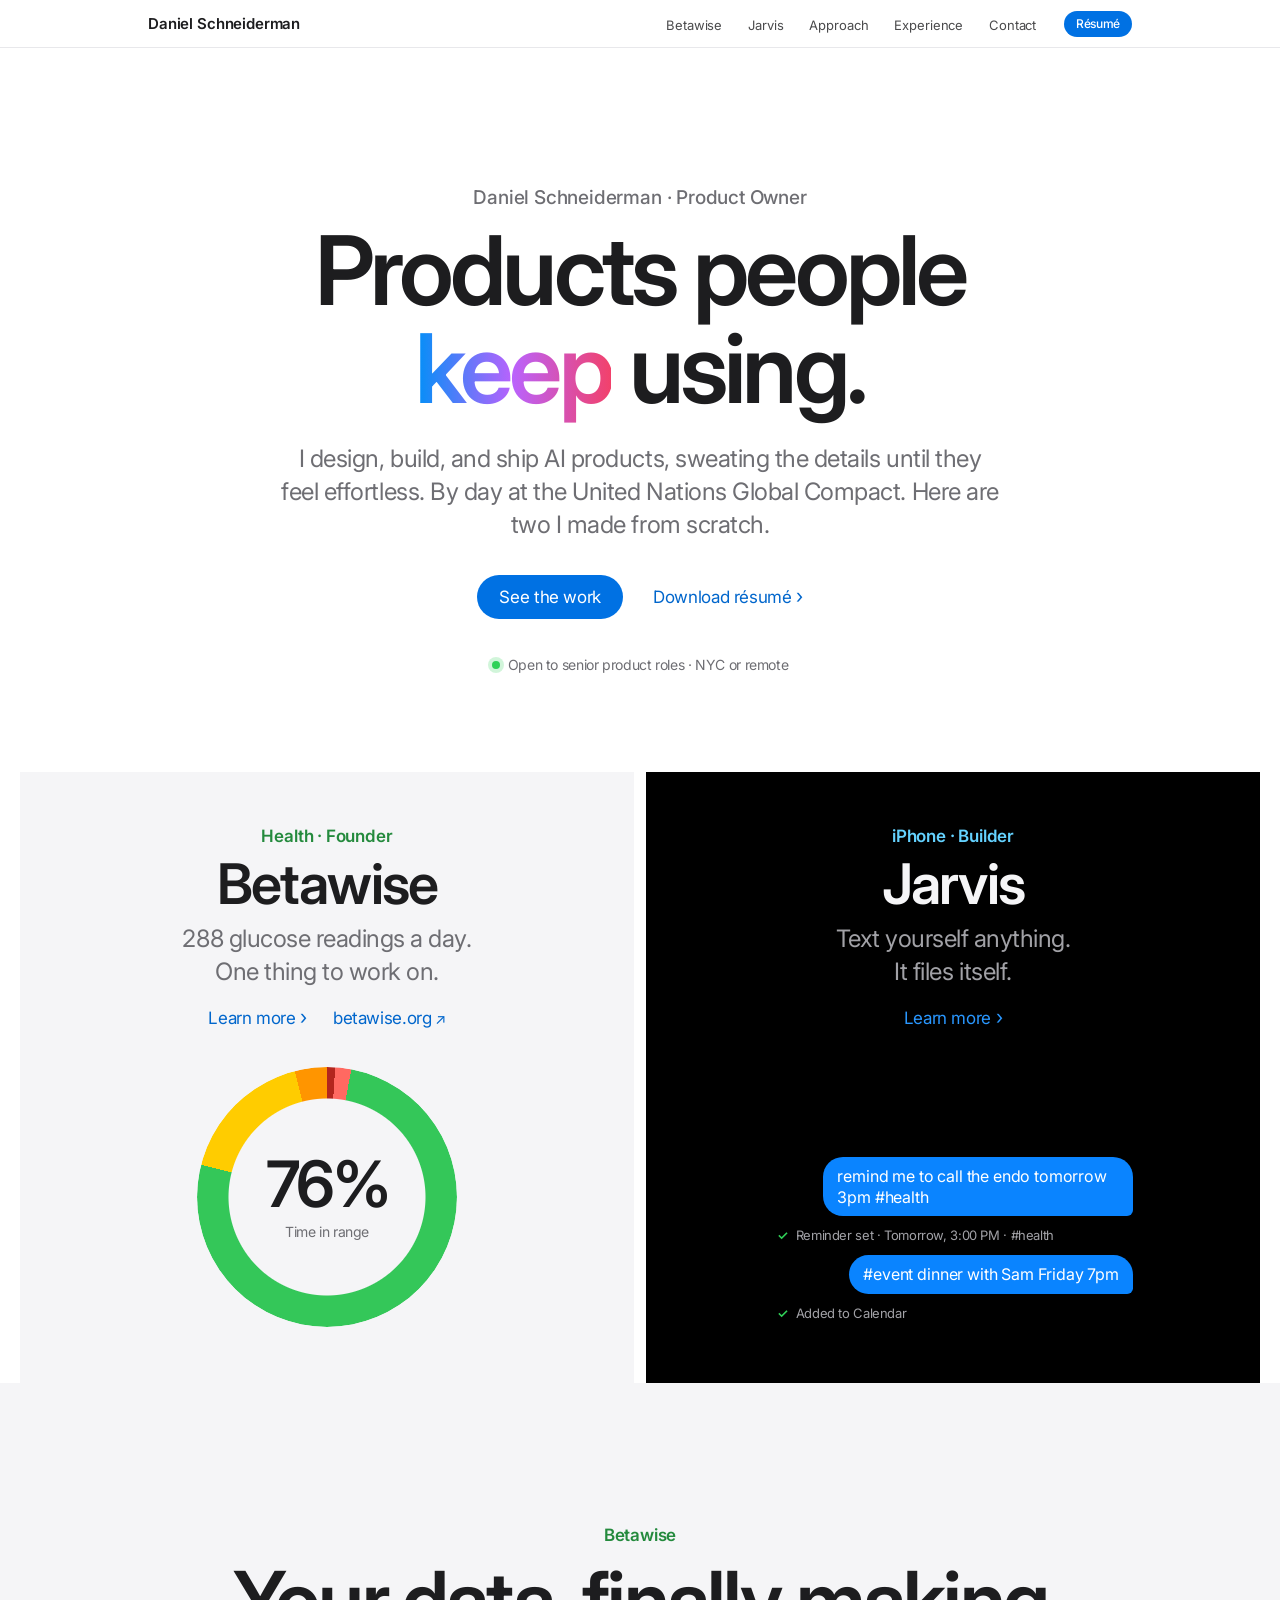
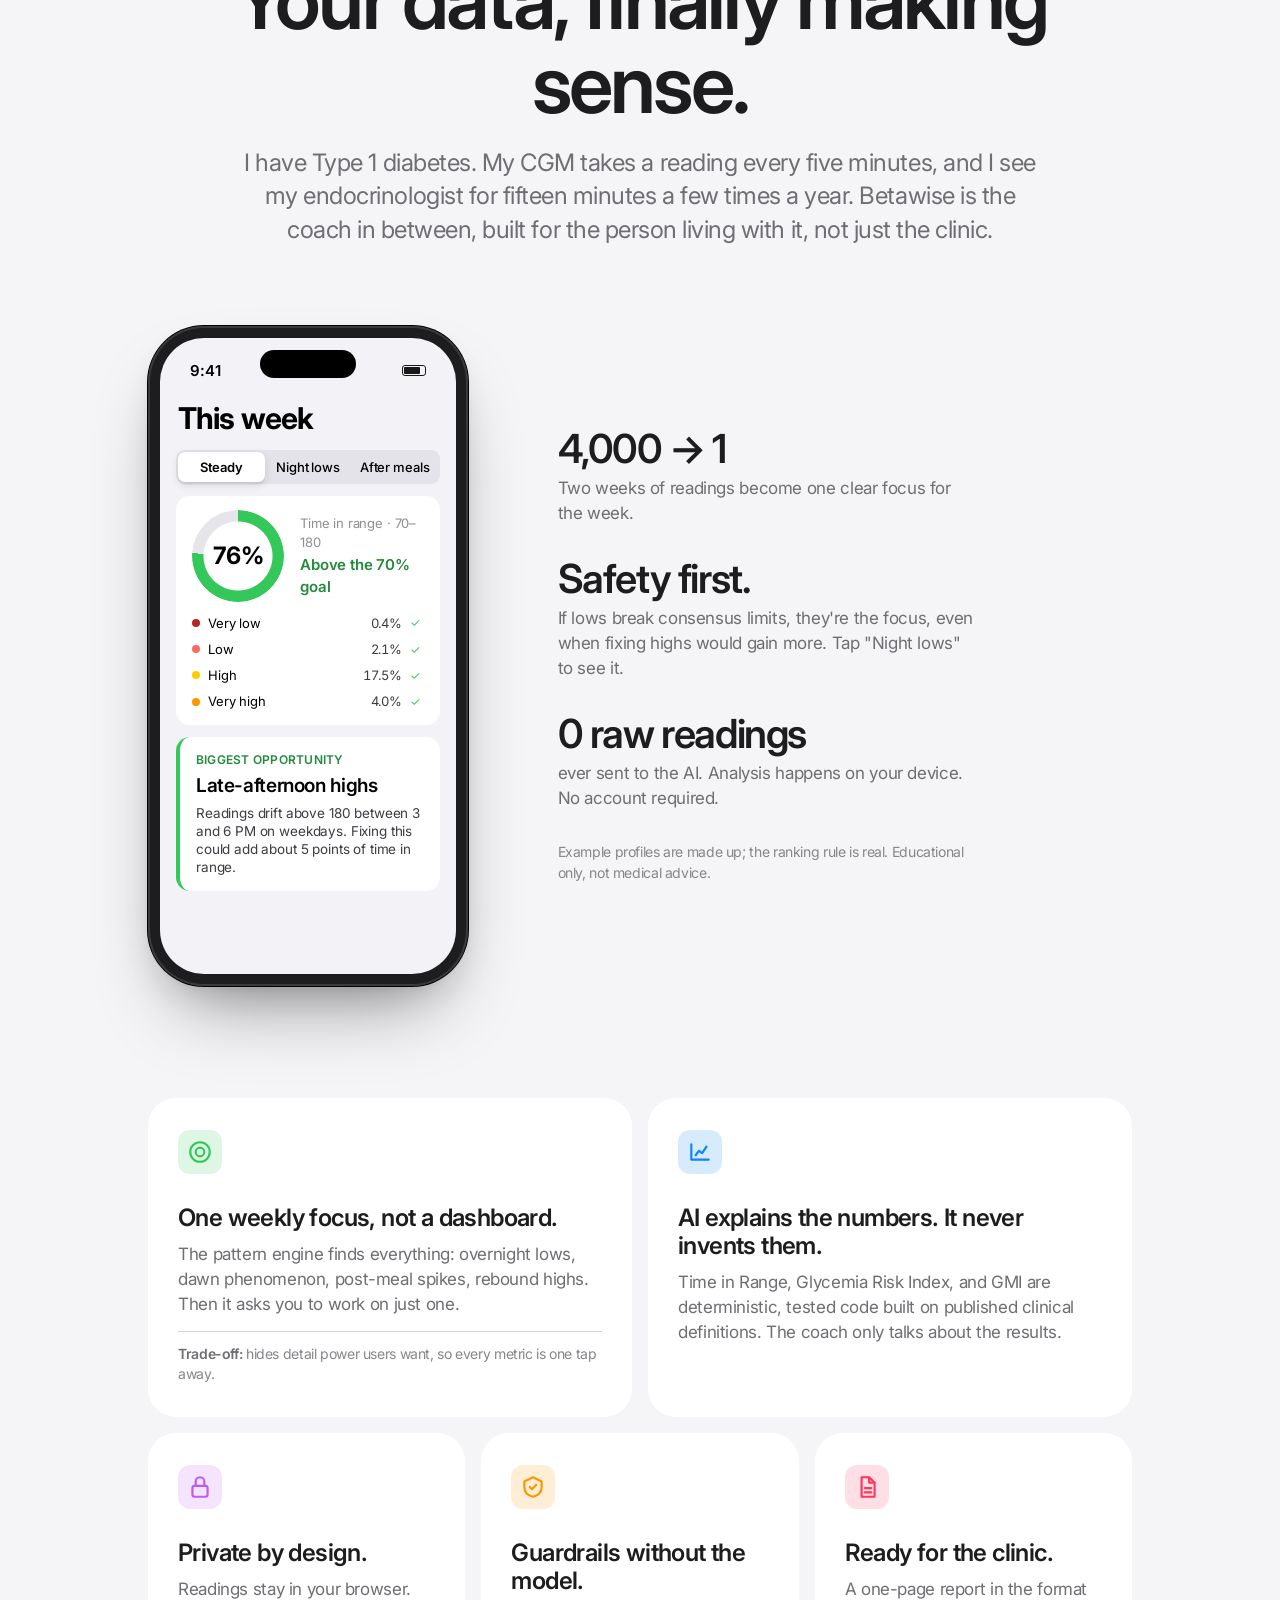
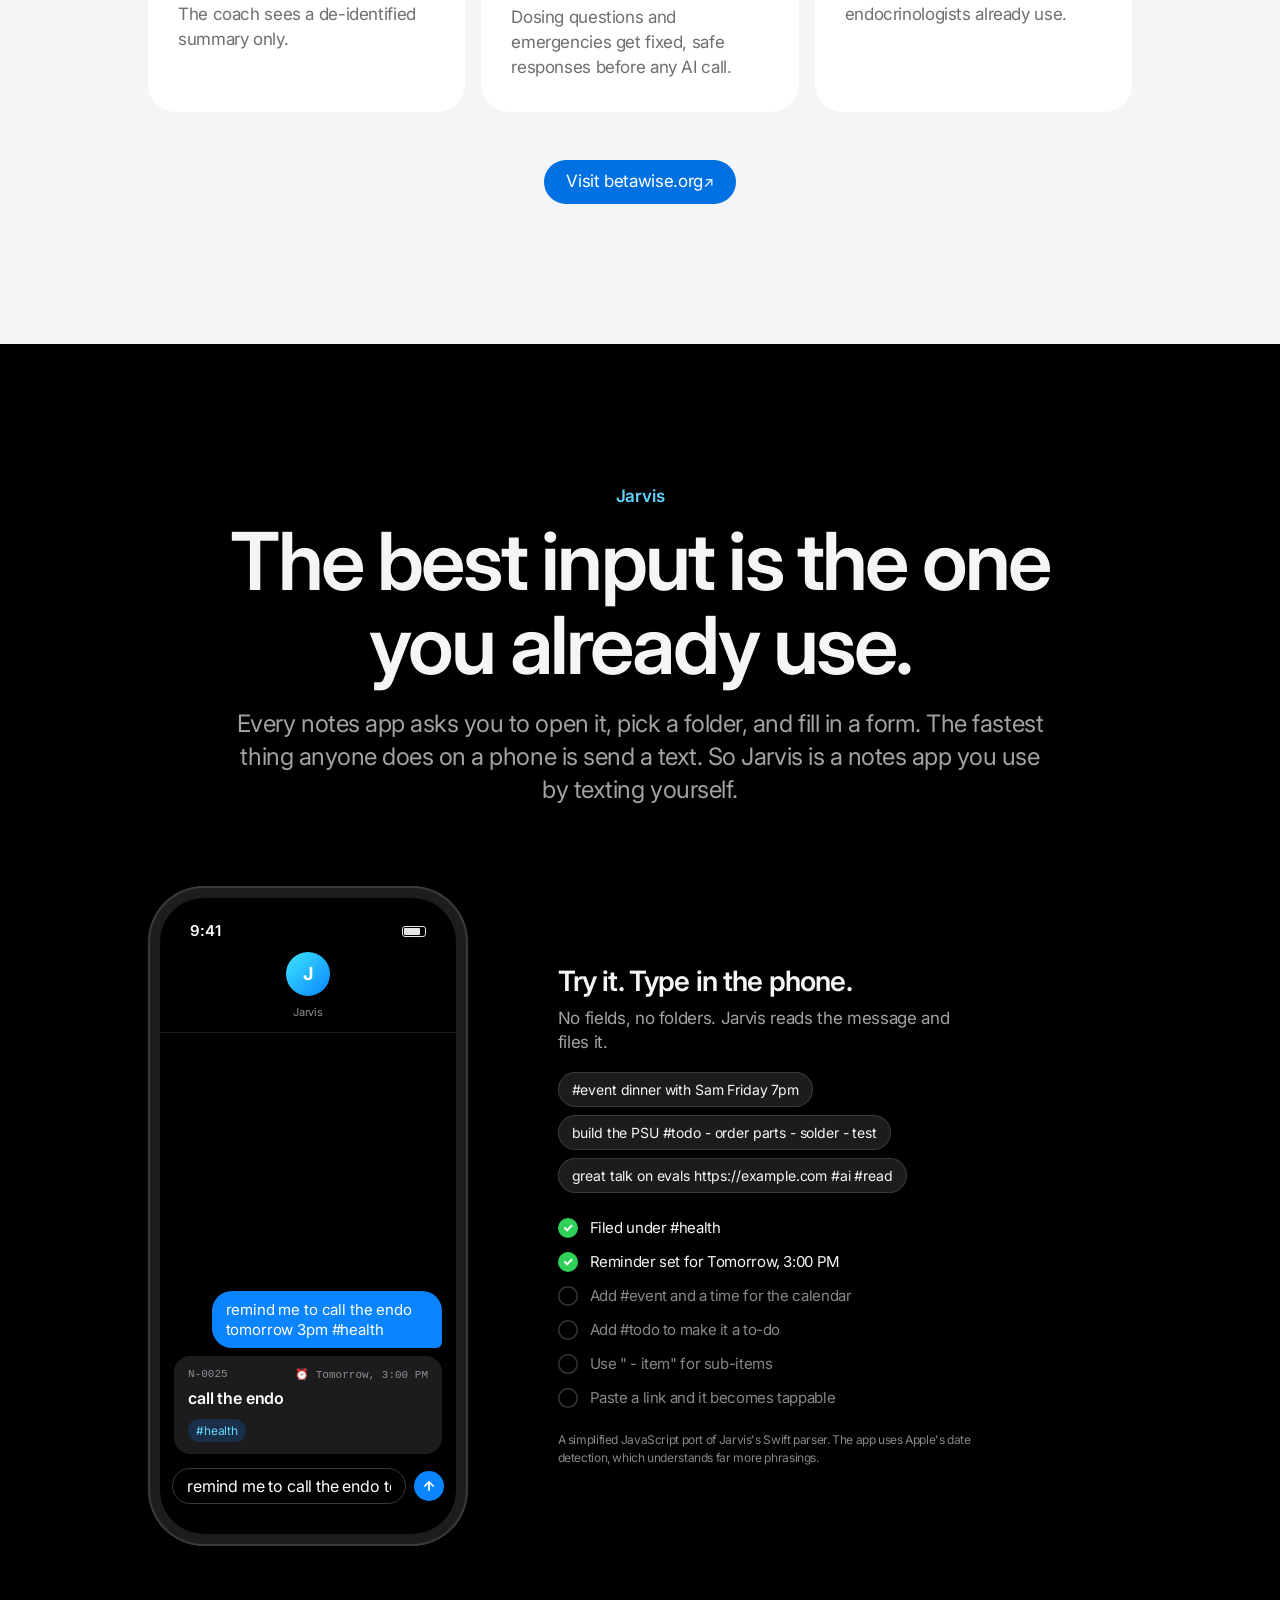
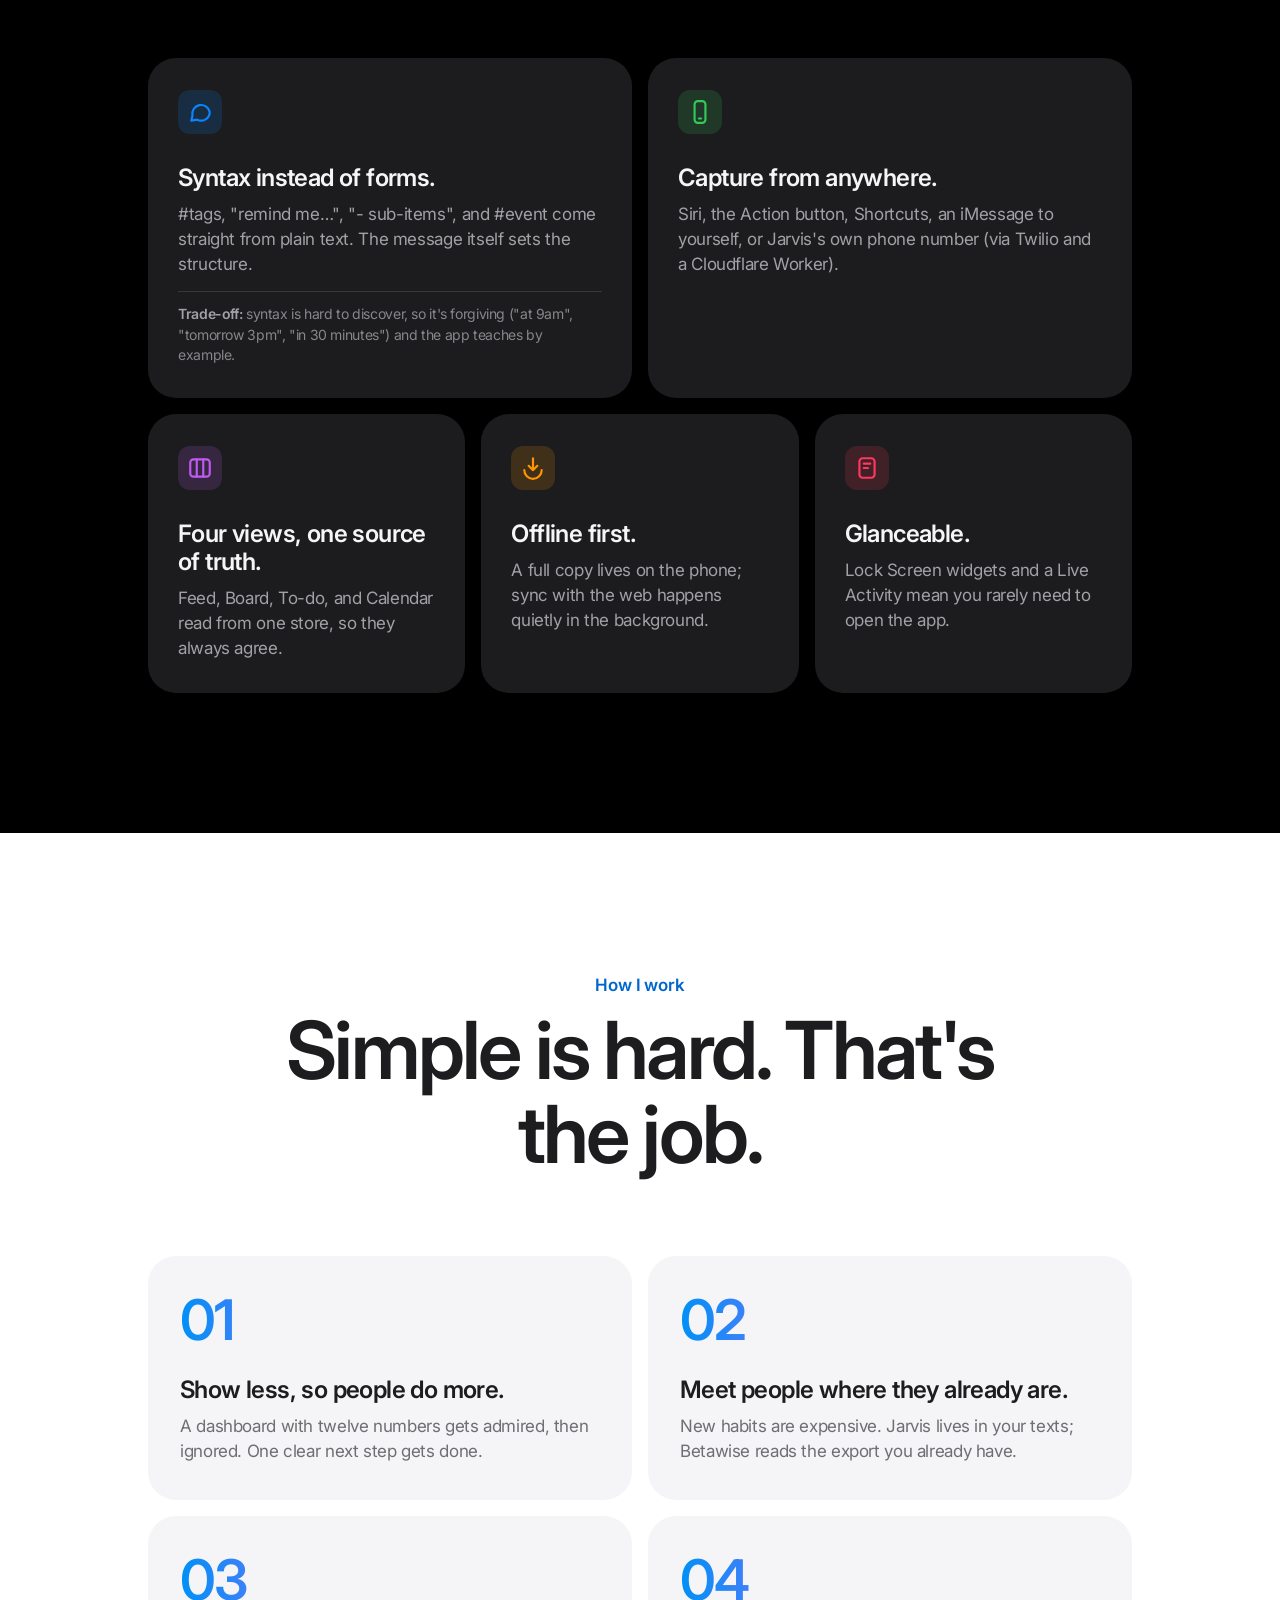
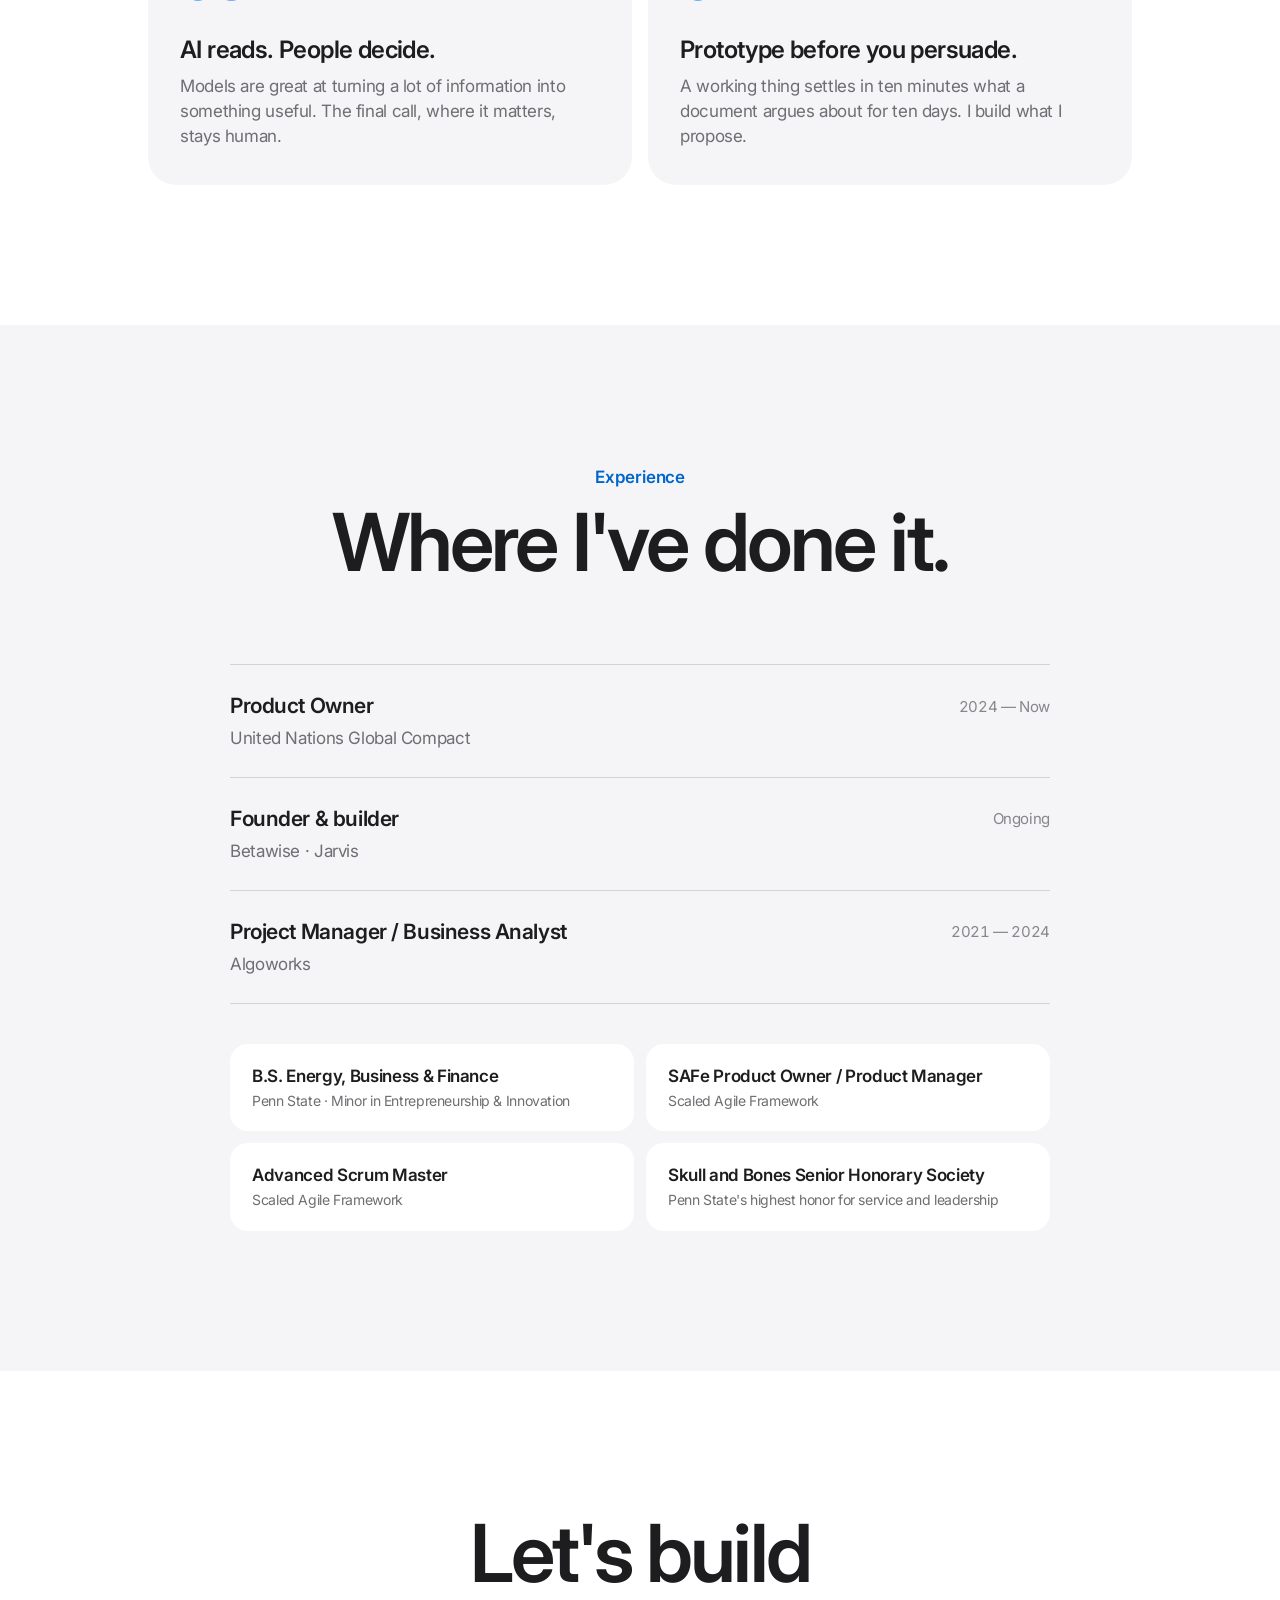
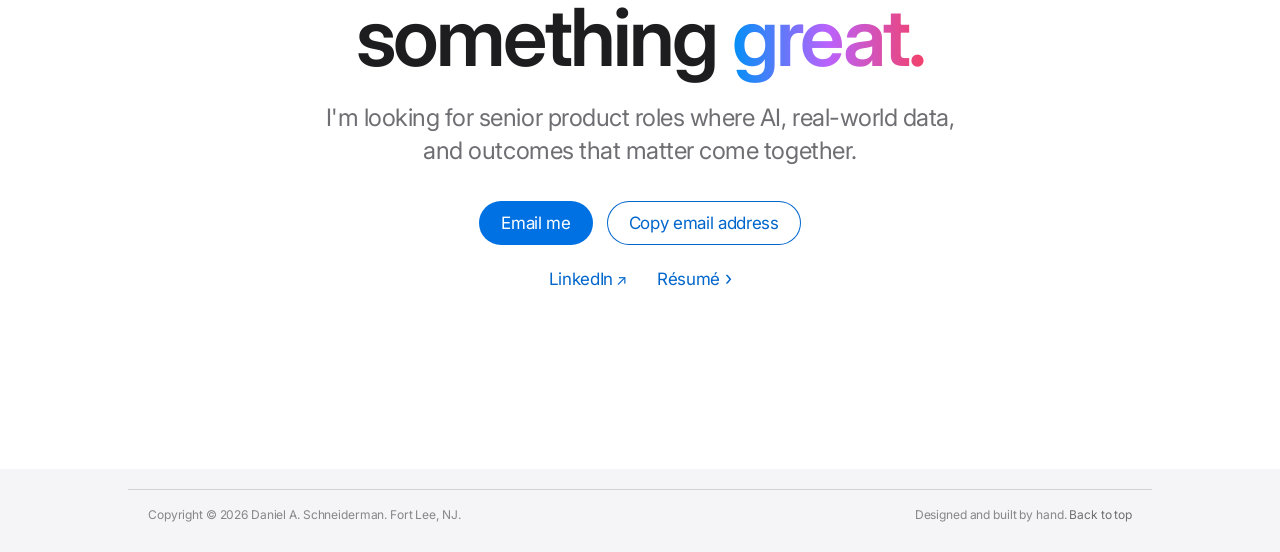
==== commit f62e0708: "Apple-style redesign; drop UN case study - System font, light/gray/black sections, pill buttons, fro" ====
--- a/index.html
+++ b/index.html
@@ -2,766 +2,554 @@
 <html lang="en">
 <head>
 <meta charset="UTF-8" />
-<meta name="viewport" content="width=device-width, initial-scale=1" />
+<meta name="viewport" content="width=device-width, initial-scale=1, viewport-fit=cover" />
 <title>Daniel Schneiderman — Product Owner</title>
-<meta name="description" content="Daniel Schneiderman is a Product Owner at the UN Global Compact who uses AI to build and ship products people keep using. Case studies: UN reporting and Insights, Betawise, and Jarvis." />
+<meta name="description" content="Daniel Schneiderman designs, builds, and ships AI products people keep using. Featuring Betawise and Jarvis." />
 <meta property="og:title" content="Daniel Schneiderman — Product Owner" />
-<meta property="og:description" content="AI-built products people keep using: UN Global Compact reporting and Insights, Betawise, and Jarvis." />
+<meta property="og:description" content="Products people keep using: Betawise and Jarvis." />
 <meta property="og:url" content="https://danielschneiderman.com/" />
 <meta property="og:type" content="website" />
 <meta name="color-scheme" content="light dark" />
-<link rel="icon" href="data:image/svg+xml,%3Csvg xmlns='http://www.w3.org/2000/svg' viewBox='0 0 32 32'%3E%3Crect width='32' height='32' rx='8' fill='%231f3d2e'/%3E%3Ctext x='16' y='22' font-family='Georgia,serif' font-size='17' fill='%23f4efe6' text-anchor='middle'%3EDS%3C/text%3E%3C/svg%3E" />
+<meta name="theme-color" content="#ffffff" media="(prefers-color-scheme: light)" />
+<meta name="theme-color" content="#000000" media="(prefers-color-scheme: dark)" />
+<link rel="icon" href="data:image/svg+xml,%3Csvg xmlns='http://www.w3.org/2000/svg' viewBox='0 0 32 32'%3E%3Crect width='32' height='32' rx='8' fill='%231d1d1f'/%3E%3Ctext x='16' y='21.5' font-family='-apple-system,Helvetica,Arial' font-weight='600' font-size='14' fill='%23f5f5f7' text-anchor='middle'%3EDS%3C/text%3E%3C/svg%3E" />
 <link rel="preconnect" href="https://fonts.googleapis.com" />
 <link rel="preconnect" href="https://fonts.gstatic.com" crossorigin />
-<link href="https://fonts.googleapis.com/css2?family=Instrument+Serif:ital@0;1&family=Inter:wght@400;500;600&family=JetBrains+Mono:wght@400;500&display=swap" rel="stylesheet" />
-<script>
-  // Apply the saved theme before first paint so there's no flash.
-  try { var t = localStorage.getItem('theme'); if (t) document.documentElement.dataset.theme = t; } catch (e) {}
-</script>
+<link href="https://fonts.googleapis.com/css2?family=Inter:wght@400;500;600;700&display=swap" rel="stylesheet" />
 <style>
 :root {
-  --bg: #f6f3ed; --surface: #fffdf9; --surface-2: #efeae0;
-  --ink: #1a1a17; --ink-2: #4a4a43; --ink-3: #6d6c63; --line: #dcd6ca;
-  --accent: #1f6b4a; --accent-ink: #ffffff; --accent-soft: #e2eee6;
-  --warn: #a8551d; --warn-soft: #f6e6d8; --danger: #b4322a; --danger-soft: #f8e1de;
-  --r-vlow: #8f1d16; --r-low: #d9534a; --r-in: #2e8b57; --r-high: #e0a23a; --r-vhigh: #b5701a;
-  --shadow: 0 1px 2px rgba(26,26,23,.04), 0 8px 24px -12px rgba(26,26,23,.12);
-  --radius: 14px;
-  --serif: "Instrument Serif", Georgia, serif;
-  --sans: "Inter", system-ui, -apple-system, "Segoe UI", sans-serif;
-  --mono: "JetBrains Mono", ui-monospace, Menlo, monospace;
-  --wrap: 1120px; --gutter: clamp(16px, 4vw, 40px); --header: 64px;
+  --bg: #ffffff;
+  --bg-alt: #f5f5f7;
+  --tile: #ffffff;
+  --ink: #1d1d1f;
+  --ink-2: #6e6e73;
+  --ink-3: #86868b;
+  --line: #d2d2d7;
+  --blue: #0071e3;
+  --link: #0066cc;
+  --green: #30d158; --green-ink: #248a3d;
+  --orange: #ff9f0a; --orange-ink: #c93400;
+  --red: #ff453a;
+  --r-vlow: #b3261e; --r-low: #ff6961; --r-in: #34c759; --r-high: #ffcc00; --r-vhigh: #ff9500;
+  --shadow: 0 2px 6px rgba(0,0,0,.04), 0 18px 40px -18px rgba(0,0,0,.18);
+  --font: -apple-system, BlinkMacSystemFont, "SF Pro Text", "SF Pro Display", "Inter", "Helvetica Neue", Helvetica, Arial, sans-serif;
+  --mono: ui-monospace, "SF Mono", Menlo, monospace;
+  --wrap: 1024px;
+  --gutter: max(20px, env(safe-area-inset-left));
 }
 @media (prefers-color-scheme: dark) {
-  :root:not([data-theme="light"]) {
-    --bg: #12130f; --surface: #1a1b17; --surface-2: #23241f; --ink: #f1eee6; --ink-2: #c4c1b7; --ink-3: #96938a;
-    --line: #34352f; --accent: #6fcf9a; --accent-ink: #0f1a13; --accent-soft: #1e3227; --warn: #f0a76a; --warn-soft: #3a2a1c;
-    --danger: #ff8a80; --danger-soft: #3d1f1c; --shadow: 0 1px 2px rgba(0,0,0,.3), 0 12px 30px -14px rgba(0,0,0,.6);
+  :root {
+    --bg: #000000; --bg-alt: #101012; --tile: #1c1c1e; --ink: #f5f5f7; --ink-2: #a1a1a6; --ink-3: #86868b; --line: #38383a;
+    --link: #2997ff; --blue: #0a84ff; --green-ink: #30d158; --orange-ink: #ff9f0a;
+    --shadow: 0 2px 6px rgba(0,0,0,.4), 0 18px 40px -18px rgba(0,0,0,.8);
   }
 }
-:root[data-theme="dark"] {
-  --bg: #12130f; --surface: #1a1b17; --surface-2: #23241f; --ink: #f1eee6; --ink-2: #c4c1b7; --ink-3: #96938a;
-  --line: #34352f; --accent: #6fcf9a; --accent-ink: #0f1a13; --accent-soft: #1e3227; --warn: #f0a76a; --warn-soft: #3a2a1c;
-  --danger: #ff8a80; --danger-soft: #3d1f1c; --shadow: 0 1px 2px rgba(0,0,0,.3), 0 12px 30px -14px rgba(0,0,0,.6);
+
+*, *::before, *::after { box-sizing: border-box; }
+html { scroll-behavior: smooth; scroll-padding-top: 64px; -webkit-text-size-adjust: 100%; }
+body { margin: 0; background: var(--bg); color: var(--ink); font: 400 17px/1.47 var(--font); letter-spacing: -.022em; -webkit-font-smoothing: antialiased; -moz-osx-font-smoothing: grayscale; }
+img, svg { display: block; max-width: 100%; }
+a { color: var(--link); text-decoration: none; }
+a:hover { text-decoration: underline; }
+p { margin: 0; }
+h1, h2, h3, h4 { margin: 0; font-weight: 600; }
+:focus-visible { outline: 3px solid color-mix(in srgb, var(--blue) 60%, transparent); outline-offset: 2px; border-radius: 8px; }
+.wrap { max-width: var(--wrap); margin: 0 auto; padding: 0 var(--gutter); }
+.center { text-align: center; }
+.sr-only { position: absolute; width: 1px; height: 1px; overflow: hidden; clip: rect(0 0 0 0); white-space: nowrap; }
+.skip { position: absolute; left: 12px; top: -60px; background: var(--ink); color: var(--bg); padding: 10px 14px; border-radius: 10px; z-index: 100; }
+.skip:focus { top: 12px; }
+
+/* ---------- Nav ---------- */
+.nav-bar { position: sticky; top: 0; z-index: 50; height: 48px; background: color-mix(in srgb, var(--bg) 80%, transparent); backdrop-filter: saturate(180%) blur(20px); -webkit-backdrop-filter: saturate(180%) blur(20px); border-bottom: 1px solid color-mix(in srgb, var(--line) 50%, transparent); }
+.nav { display: flex; align-items: center; height: 48px; gap: 28px; }
+.nav .brand { color: var(--ink); font-size: 15px; font-weight: 600; letter-spacing: -.01em; margin-right: auto; }
+.nav .brand:hover { text-decoration: none; }
+.nav-links { display: flex; gap: 26px; list-style: none; margin: 0; padding: 0; }
+.nav-links a { color: var(--ink); opacity: .8; font-size: 13px; letter-spacing: -.01em; transition: opacity .2s; }
+.nav-links a:hover { opacity: 1; text-decoration: none; }
+.nav-cta { font-size: 12px; font-weight: 500; color: #fff; background: var(--blue); padding: 4px 12px; border-radius: 980px; }
+.nav-cta:hover { text-decoration: none; filter: brightness(1.08); }
+#menu-btn { display: none; width: 44px; height: 44px; margin-right: -12px; border: 0; background: none; color: var(--ink); cursor: pointer; place-items: center; }
+#menu-btn span { display: block; width: 17px; height: 1.5px; background: currentColor; border-radius: 1px; transition: transform .3s; }
+#menu-btn span + span { margin-top: 6px; }
+#menu-btn[aria-expanded="true"] span:first-child { transform: translateY(3.75px) rotate(45deg); }
+#menu-btn[aria-expanded="true"] span:last-child { transform: translateY(-3.75px) rotate(-45deg); }
+.menu { display: none; }
+@media (max-width: 760px) {
+  .nav-links, .nav .nav-cta { display: none; }
+  #menu-btn { display: grid; }
+  .menu { position: absolute; top: 48px; left: 0; right: 0; height: calc(100vh - 48px); height: calc(100dvh - 48px); background: var(--bg); padding: 16px 40px; overflow-y: auto; z-index: 49; }
+  .menu.open { display: block; animation: drop .35s ease; }
+  .menu a { display: block; padding: 10px 0; color: var(--ink); font-size: 28px; font-weight: 600; letter-spacing: -.02em; }
+  .menu a.small { font-size: 17px; font-weight: 400; color: var(--link); padding-top: 24px; }
 }
-
-*, *::before, *::after { box-sizing: border-box; }
-html { scroll-behavior: smooth; scroll-padding-top: calc(var(--header) + 16px); -webkit-text-size-adjust: 100%; }
-@media (prefers-reduced-motion: reduce) { html { scroll-behavior: auto; } *, *::before, *::after { transition: none !important; animation: none !important; } }
-body { margin: 0; background: var(--bg); color: var(--ink); font: 400 17px/1.6 var(--sans); -webkit-font-smoothing: antialiased; }
-img, svg { display: block; max-width: 100%; }
-a { color: inherit; }
-p { margin: 0 0 1em; }
-h1, h2, h3, h4 { margin: 0; font-weight: 400; }
-code { font: 500 .88em var(--mono); background: var(--surface-2); padding: 1px 5px; border-radius: 5px; }
-:focus-visible { outline: 2px solid var(--accent); outline-offset: 3px; border-radius: 6px; }
-.wrap { max-width: var(--wrap); margin: 0 auto; padding: 0 var(--gutter); }
-.sr-only { position: absolute; width: 1px; height: 1px; overflow: hidden; clip: rect(0 0 0 0); white-space: nowrap; }
-.skip { position: absolute; left: 12px; top: -60px; background: var(--ink); color: var(--bg); padding: 10px 14px; border-radius: 8px; z-index: 100; text-decoration: none; }
-.skip:focus { top: 12px; }
-
-/* ---------- Header ---------- */
-.site-header { position: sticky; top: 0; z-index: 50; background: color-mix(in srgb, var(--bg) 88%, transparent); backdrop-filter: saturate(1.4) blur(12px); -webkit-backdrop-filter: saturate(1.4) blur(12px); border-bottom: 1px solid transparent; transition: border-color .2s; }
-.site-header.scrolled { border-bottom-color: var(--line); }
-.progress { position: absolute; left: 0; bottom: -1px; height: 2px; width: 100%; background: var(--accent); transform-origin: 0 50%; transform: scaleX(0); }
-.nav { display: flex; align-items: center; gap: 20px; height: var(--header); }
-.brand { font: 400 22px/1 var(--serif); text-decoration: none; letter-spacing: -.01em; margin-right: auto; }
-.nav-links { display: flex; gap: 2px; list-style: none; margin: 0; padding: 0; }
-.nav-links a { display: block; padding: 8px 12px; border-radius: 999px; text-decoration: none; font-size: 15px; color: var(--ink-2); transition: background .15s, color .15s; }
-.nav-links a:hover { background: var(--surface-2); color: var(--ink); }
-.nav-links a[aria-current="true"] { color: var(--ink); background: var(--surface-2); }
-.icon-btn { width: 40px; height: 40px; flex: none; display: grid; place-items: center; border-radius: 999px; border: 1px solid var(--line); background: var(--surface); color: var(--ink); cursor: pointer; }
-.icon-btn:hover { background: var(--surface-2); }
-.icon-btn svg { width: 18px; height: 18px; }
-.theme-dark-icon { display: none; }
-:root[data-theme="dark"] .theme-dark-icon { display: block; } :root[data-theme="dark"] .theme-light-icon { display: none; }
-@media (prefers-color-scheme: dark) { :root:not([data-theme="light"]) .theme-dark-icon { display: block; } :root:not([data-theme="light"]) .theme-light-icon { display: none; } }
-#menu-btn { display: none; }
-.menu { display: none; }
-@media (max-width: 820px) {
-  .nav-links, .nav .btn-resume { display: none; }
-  .nav { gap: 8px; }
-  #menu-btn { display: grid; }
-  .menu { position: absolute; left: 0; right: 0; top: 100%; background: var(--bg); border-bottom: 1px solid var(--line); box-shadow: var(--shadow); padding: 8px var(--gutter) 20px; }
-  .menu.open { display: block; }
-  .menu a { display: flex; justify-content: space-between; padding: 14px 4px; border-bottom: 1px solid var(--line); text-decoration: none; font-size: 18px; }
-  .menu a:last-child { border-bottom: 0; }
-  .menu a span { color: var(--ink-3); font: 500 12px var(--mono); align-self: center; }
-}
-
-/* ---------- Buttons ---------- */
-.btn { display: inline-flex; align-items: center; justify-content: center; gap: 8px; height: 44px; padding: 0 20px; border-radius: 999px; font: 500 15px/1 var(--sans); text-decoration: none; border: 1px solid transparent; cursor: pointer; transition: transform .15s, background .15s, border-color .15s; white-space: nowrap; }
-.btn:active { transform: translateY(1px); }
-.btn-primary { background: var(--ink); color: var(--bg); }
-.btn-primary:hover { background: color-mix(in srgb, var(--ink) 85%, var(--accent)); }
-.btn-ghost { border-color: var(--line); background: var(--surface); color: var(--ink); }
-.btn-ghost:hover { border-color: var(--ink-3); }
-.btn-sm { height: 38px; padding: 0 16px; font-size: 14px; }
-.arrow { transition: transform .15s; } a:hover > .arrow, .btn:hover .arrow { transform: translateX(3px); }
-
-/* ---------- Type helpers ---------- */
-.eyebrow { font: 500 12px/1.3 var(--mono); letter-spacing: .08em; text-transform: uppercase; color: var(--ink-3); }
-.display { font-family: var(--serif); letter-spacing: -.02em; line-height: 1.02; }
-.display em { font-style: italic; color: var(--accent); }
-.lede { font-size: clamp(18px, 2vw, 20px); color: var(--ink-2); max-width: 38em; }
-section { padding: clamp(64px, 9vw, 112px) 0; }
-.section-head { display: grid; gap: 14px; margin-bottom: 40px; max-width: 760px; }
-.section-head h2 { font-size: clamp(36px, 5.4vw, 60px); }
+@keyframes drop { from { opacity: 0; transform: translateY(-8px); } to { opacity: 1; transform: none; } }
+
+/* ---------- Buttons & links ---------- */
+.btn { display: inline-flex; align-items: center; justify-content: center; min-height: 44px; padding: 0 22px; border-radius: 980px; font: 400 17px/1 var(--font); letter-spacing: -.02em; border: 0; cursor: pointer; transition: filter .2s, transform .2s; }
+.btn:hover { text-decoration: none; filter: brightness(1.08); }
+.btn:active { transform: scale(.98); }
+.btn-blue { background: var(--blue); color: #fff; }
+.btn-ghost { background: transparent; color: var(--link); box-shadow: inset 0 0 0 1px var(--link); }
+.chev::after { content: " ›"; font-size: 1.15em; line-height: 0; }
+.ext::after { content: " ↗"; font-size: .85em; }
+.links { display: flex; flex-wrap: wrap; gap: 14px 30px; align-items: center; justify-content: center; font-size: 17px; }
+.links a { font-size: 17px; }
+
+/* ---------- Reveal on scroll ---------- */
+.js .reveal { opacity: 0; transform: translateY(28px); transition: opacity .9s cubic-bezier(.2,.7,.2,1), transform .9s cubic-bezier(.2,.7,.2,1); }
+.js .reveal.in { opacity: 1; transform: none; }
+@media (prefers-reduced-motion: reduce) { html { scroll-behavior: auto; } .js .reveal { opacity: 1; transform: none; transition: none; } .menu.open { animation: none; } }
+
+/* ---------- Type ---------- */
+.eyebrow { font-size: 17px; font-weight: 600; color: var(--orange-ink); letter-spacing: -.01em; margin-bottom: 10px; }
+.eyebrow.green { color: var(--green-ink); }
+.eyebrow.blue { color: var(--link); }
+.headline { font-size: clamp(40px, 7vw, 80px); line-height: 1.05; letter-spacing: -.035em; }
+.title { font-size: clamp(32px, 5vw, 56px); line-height: 1.07; letter-spacing: -.03em; }
+.sub { font-size: clamp(19px, 2.2vw, 24px); line-height: 1.38; color: var(--ink-2); letter-spacing: -.02em; font-weight: 400; }
+.grad { background: linear-gradient(90deg, #0090f7, #ba62fc 50%, #f2416b); -webkit-background-clip: text; background-clip: text; color: transparent; }
 
 /* ---------- Hero ---------- */
-.hero { padding-top: clamp(48px, 8vw, 104px); padding-bottom: clamp(40px, 6vw, 72px); }
-.status { display: inline-flex; align-items: center; gap: 10px; padding: 6px 14px 6px 10px; border: 1px solid var(--line); border-radius: 999px; background: var(--surface); font-size: 14px; color: var(--ink-2); }
-.status .dot { width: 8px; height: 8px; border-radius: 50%; background: var(--accent); box-shadow: 0 0 0 4px var(--accent-soft); flex: none; }
-.hero h1 { font-size: clamp(46px, 8.4vw, 100px); margin: 26px 0 22px; max-width: 13ch; }
-.hero .lede { margin-bottom: 30px; }
-.hero-ctas { display: flex; flex-wrap: wrap; gap: 12px; }
-.proof { display: grid; grid-template-columns: repeat(4, 1fr); margin-top: clamp(40px, 6vw, 64px); border-top: 1px solid var(--line); border-bottom: 1px solid var(--line); }
-.proof > div { padding: 20px 20px 20px 0; }
-.proof > div + div { padding-left: 20px; border-left: 1px solid var(--line); }
-.proof strong { display: block; font: 400 clamp(32px, 4vw, 44px)/1 var(--serif); letter-spacing: -.02em; }
-.proof span { display: block; margin-top: 8px; font-size: 14px; color: var(--ink-2); line-height: 1.4; }
-@media (max-width: 820px) { .proof { grid-template-columns: 1fr 1fr; } .proof > div:nth-child(3) { padding-left: 0; border-left: 0; } .proof > div:nth-child(n+3) { border-top: 1px solid var(--line); } }
-
-/* ---------- Project index ---------- */
-.index { display: grid; grid-template-columns: repeat(3, 1fr); gap: 16px; margin-top: 40px; list-style: none; padding: 0; }
-@media (max-width: 900px) { .index { grid-template-columns: 1fr; } }
-.card-link { display: flex; flex-direction: column; gap: 10px; height: 100%; padding: 22px; border-radius: var(--radius); background: var(--surface); border: 1px solid var(--line); text-decoration: none; box-shadow: var(--shadow); transition: transform .2s, border-color .2s; }
-.card-link:hover { transform: translateY(-2px); border-color: var(--ink-3); }
-.card-link .num { font: 500 12px var(--mono); color: var(--ink-3); display: flex; justify-content: space-between; gap: 8px; }
-.card-link h3 { font: 400 30px/1.05 var(--serif); }
-.card-link p { color: var(--ink-2); font-size: 15px; margin: 0; flex: 1; }
-.card-link .go { font-size: 14px; font-weight: 500; color: var(--accent); display: inline-flex; gap: 6px; }
-
-/* ---------- Case study ---------- */
-.case { border-top: 1px solid var(--line); }
-.case-head { display: grid; grid-template-columns: 1fr auto; gap: 24px 56px; align-items: end; margin-bottom: 32px; }
-@media (max-width: 820px) { .case-head { grid-template-columns: 1fr; } }
-.case-head h2 { font-size: clamp(42px, 6.6vw, 80px); margin: 12px 0 16px; max-width: 14ch; }
-.case-head .lede { margin: 0; }
-.facts { display: grid; grid-template-columns: repeat(2, minmax(0, auto)); gap: 14px 32px; margin: 0; font-size: 14px; }
-.facts dt { color: var(--ink-3); font: 500 11px/1.4 var(--mono); text-transform: uppercase; letter-spacing: .08em; }
-.facts dd { margin: 2px 0 0; color: var(--ink); }
-.facts a { color: var(--accent); font-weight: 500; text-decoration: none; }
-.facts a:hover { text-decoration: underline; }
-
-.impact { display: grid; grid-template-columns: repeat(3, 1fr); gap: 12px; margin: 0 0 40px; padding: 0; list-style: none; }
-@media (max-width: 820px) { .impact { grid-template-columns: 1fr; } }
-.impact li { padding: 18px 20px; border-radius: var(--radius); background: var(--accent-soft); }
-.impact strong { display: block; font: 400 34px/1.05 var(--serif); letter-spacing: -.01em; }
-.impact span { display: block; font-size: 14.5px; color: var(--ink-2); margin-top: 6px; line-height: 1.45; }
-
-.case-grid { display: grid; grid-template-columns: 1fr 1.05fr; gap: clamp(28px, 5vw, 56px); align-items: start; }
-@media (max-width: 900px) { .case-grid { grid-template-columns: 1fr; } }
-.sticky-demo { position: sticky; top: calc(var(--header) + 24px); margin: 0; }
-@media (max-width: 900px) { .sticky-demo { position: static; } }
-
-/* Tabs */
-.tabs { display: flex; gap: 4px; border-bottom: 1px solid var(--line); margin-bottom: 22px; overflow-x: auto; scrollbar-width: none; }
-.tabs button { position: relative; border: 0; background: none; padding: 12px 14px; font: 500 15px var(--sans); color: var(--ink-3); cursor: pointer; white-space: nowrap; border-radius: 8px 8px 0 0; }
-.tabs button:hover { color: var(--ink); }
-.tabs button[aria-selected="true"] { color: var(--ink); }
-.tabs button[aria-selected="true"]::after { content: ""; position: absolute; left: 10px; right: 10px; bottom: -1px; height: 2px; background: var(--ink); border-radius: 2px; }
-.tabs .count { font: 500 11px var(--mono); color: var(--ink-3); margin-left: 4px; }
-[role="tabpanel"] { animation: fade .2s ease; }
-[role="tabpanel"]:focus-visible { outline-offset: 8px; }
-@keyframes fade { from { opacity: 0; transform: translateY(4px); } to { opacity: 1; transform: none; } }
-.story p { color: var(--ink-2); }
-.story p:last-child { margin-bottom: 0; }
-.pull { font: 400 26px/1.25 var(--serif); color: var(--ink); margin: 0 0 16px; }
-.decisions { list-style: none; padding: 0; margin: 0; display: grid; gap: 10px; }
-.decisions li { padding: 16px 18px; border-radius: 12px; background: var(--surface); border: 1px solid var(--line); }
-.decisions strong { display: block; font-weight: 600; margin-bottom: 4px; }
-.decisions span { color: var(--ink-2); font-size: 15px; display: block; }
-.decisions .tradeoff { margin-top: 8px; font-size: 13.5px; color: var(--ink-3); }
-.decisions .tradeoff b { font: 500 11px var(--mono); text-transform: uppercase; letter-spacing: .06em; color: var(--warn); margin-right: 6px; }
-.shipped { padding-left: 0; list-style: none; margin: 0; display: grid; gap: 10px; }
-.shipped li { position: relative; padding-left: 28px; color: var(--ink-2); }
-.shipped li strong { color: var(--ink); font-weight: 600; }
-.shipped li::before { content: ""; position: absolute; left: 3px; top: .5em; width: 12px; height: 7px; border-left: 2px solid var(--accent); border-bottom: 2px solid var(--accent); transform: rotate(-45deg); }
-.next-tab { margin-top: 18px; border: 0; background: none; padding: 6px 0; font: 500 14px var(--sans); color: var(--accent); cursor: pointer; display: inline-flex; gap: 6px; }
-.next-tab:hover .arrow { transform: translateX(3px); }
-
-/* Panels / demos */
-.panel { background: var(--surface); border: 1px solid var(--line); border-radius: 18px; box-shadow: var(--shadow); overflow: hidden; }
-.panel-bar { display: flex; align-items: center; justify-content: space-between; gap: 12px; padding: 12px 16px; border-bottom: 1px solid var(--line); background: var(--surface-2); min-height: 52px; }
-.panel-bar .eyebrow { color: var(--ink-2); }
-.panel-body { padding: 20px; }
-.caption { font-size: 13px; color: var(--ink-3); margin: 12px 4px 0; }
-.pill { display: inline-flex; align-items: center; gap: 6px; font: 500 12px var(--sans); padding: 5px 10px; border-radius: 999px; background: var(--accent-soft); color: var(--ink); white-space: nowrap; }
-.pill.bad { background: var(--danger-soft); }
-.pill.warn { background: var(--warn-soft); }
-@media (max-width: 520px) { .panel-bar { flex-wrap: wrap; } .panel-bar .seg { width: 100%; } .seg button { flex: 1; } }
-
-/* Insights callout */
-.live-card { display: grid; grid-template-columns: 1fr auto; gap: 16px 24px; align-items: center; margin-top: 24px; padding: 20px 22px; border-radius: var(--radius); border: 1px solid var(--line); background: var(--surface); text-decoration: none; box-shadow: var(--shadow); transition: border-color .2s, transform .2s; }
-.live-card:hover { border-color: var(--ink-3); transform: translateY(-1px); }
-.live-card h3 { font: 600 17px/1.3 var(--sans); margin: 4px 0 4px; }
-.live-card p { margin: 0; color: var(--ink-2); font-size: 14.5px; }
-.live-card .go { font: 500 14px var(--sans); color: var(--accent); display: inline-flex; gap: 6px; }
-@media (max-width: 520px) { .live-card { grid-template-columns: 1fr; } }
-
-/* UN validation demo */
-.form { display: grid; gap: 14px; }
-.field { display: grid; gap: 6px; }
-.field label { font-size: 13.5px; font-weight: 500; color: var(--ink); display: flex; justify-content: space-between; gap: 8px; }
-.field label small { font: 400 12px var(--mono); color: var(--ink-3); }
-.field input, .field select, .field textarea { width: 100%; min-width: 0; height: 42px; border-radius: 10px; border: 1px solid var(--line); background: var(--bg); color: var(--ink); padding: 0 12px; font: 400 15px var(--sans); }
-.field textarea { height: 64px; padding: 10px 12px; resize: vertical; line-height: 1.4; }
-.field input:focus, .field select:focus, .field textarea:focus { outline: 2px solid var(--accent); outline-offset: 0; border-color: transparent; }
-.field.has-error input, .field.has-error textarea { border-color: var(--danger); }
-.field.has-warn input, .field.has-warn textarea { border-color: var(--warn); }
-.row2 { display: grid; grid-template-columns: 1fr 1fr; gap: 12px; }
-.msg { display: none; font-size: 13.5px; line-height: 1.45; padding: 10px 12px; border-radius: 10px; }
-.msg.show { display: block; }
-.msg.error { background: var(--danger-soft); }
-.msg.warn { background: var(--warn-soft); }
-.msg b { font: 500 11px var(--mono); text-transform: uppercase; letter-spacing: .06em; margin-right: 6px; }
-.msg button { margin-top: 8px; display: inline-flex; border: 1px solid currentColor; background: transparent; color: var(--ink); border-radius: 999px; padding: 4px 12px; font: 500 13px var(--sans); cursor: pointer; }
-.form-foot { display: flex; align-items: center; justify-content: space-between; gap: 12px; padding-top: 14px; border-top: 1px solid var(--line); }
-.form-foot .btn[disabled] { opacity: .45; cursor: not-allowed; }
-.form-foot .reset { border: 0; background: none; color: var(--ink-3); font: 500 13px var(--sans); cursor: pointer; text-decoration: underline; text-underline-offset: 3px; }
-
-/* Segmented control */
-.seg { display: inline-flex; padding: 3px; gap: 2px; border-radius: 999px; background: var(--bg); border: 1px solid var(--line); }
-.seg button { border: 0; background: transparent; color: var(--ink-2); font: 500 13px var(--sans); padding: 6px 12px; border-radius: 999px; cursor: pointer; min-height: 32px; }
-.seg button[aria-pressed="true"] { background: var(--surface); color: var(--ink); box-shadow: 0 1px 3px rgba(0,0,0,.12); }
-
-/* Betawise demo */
-.tir-top { display: flex; align-items: baseline; justify-content: space-between; gap: 12px; margin-bottom: 14px; }
-.tir-big { font: 400 56px/1 var(--serif); }
-.tir-big small { font: 500 14px var(--sans); color: var(--ink-3); margin-left: 6px; }
-.tir-target { font-size: 13px; color: var(--ink-3); text-align: right; }
-.tir-bar { display: flex; height: 18px; border-radius: 6px; overflow: hidden; gap: 2px; }
-.tir-bar span { transition: flex-grow .35s ease; min-width: 2px; }
-.tir-rows { list-style: none; padding: 0; margin: 16px 0 0; display: grid; gap: 6px; font-size: 14px; }
-.tir-rows li { display: grid; grid-template-columns: 12px 1fr auto auto; gap: 10px; align-items: center; }
-.tir-rows i { width: 10px; height: 10px; border-radius: 3px; }
-.tir-rows .val { font: 500 13px var(--mono); text-align: right; min-width: 4ch; }
-.tir-rows .goal { font-size: 12px; color: var(--ink-3); min-width: 6.5em; text-align: right; }
-.tir-rows .miss { color: var(--danger); }
-.focus { margin-top: 18px; padding: 16px; border-radius: 12px; background: var(--accent-soft); }
-.focus.safety { background: var(--warn-soft); }
-.focus .eyebrow { color: var(--ink-2); }
-.focus h4 { font: 400 26px/1.15 var(--serif); margin: 6px 0 4px; }
-.focus p { margin: 0; font-size: 14.5px; color: var(--ink-2); }
-
-/* Jarvis demo */
-.composer input { width: 100%; height: 46px; border-radius: 12px; border: 1px solid var(--line); background: var(--bg); color: var(--ink); padding: 0 14px; font: 400 16px var(--sans); }
-.composer input:focus { outline: 2px solid var(--accent); outline-offset: 0; border-color: transparent; }
-.examples { display: flex; flex-wrap: wrap; gap: 6px; margin: 10px 0 18px; }
-.examples button { font: 400 12.5px var(--mono); padding: 6px 10px; border-radius: 8px; border: 1px dashed var(--line); background: transparent; color: var(--ink-2); cursor: pointer; text-align: left; }
-.examples button:hover { border-color: var(--ink-3); color: var(--ink); }
-.note-card { border: 1px solid var(--line); border-radius: 12px; padding: 16px; background: var(--bg); }
-.note-meta { display: flex; justify-content: space-between; gap: 8px; font: 500 11.5px var(--mono); color: var(--ink-3); margin-bottom: 8px; }
-.note-title { font-size: 17px; font-weight: 500; min-height: 1.6em; word-break: break-word; }
-.note-title.empty { color: var(--ink-3); font-weight: 400; }
-.note-subs { list-style: none; margin: 8px 0 0; padding: 0; font: 400 14px/1.7 var(--mono); color: var(--ink-2); }
-.note-tags { display: flex; flex-wrap: wrap; gap: 6px; margin-top: 12px; }
-.tag { font: 500 12px var(--mono); padding: 4px 8px; border-radius: 6px; background: var(--surface-2); color: var(--ink-2); }
-.parsed { list-style: none; padding: 0; margin: 14px 0 0; display: grid; gap: 8px; }
-.parsed li { display: grid; grid-template-columns: 22px 1fr; gap: 8px; font-size: 14px; color: var(--ink-3); align-items: start; }
-.parsed li.on { color: var(--ink); }
-.parsed .ck { width: 18px; height: 18px; border-radius: 50%; border: 1.5px solid var(--line); margin-top: 2px; display: grid; place-items: center; }
-.parsed li.on .ck { background: var(--accent); border-color: var(--accent); }
-.parsed li.on .ck::after { content: ""; width: 7px; height: 4px; border-left: 2px solid var(--accent-ink); border-bottom: 2px solid var(--accent-ink); transform: rotate(-45deg) translate(1px, -1px); }
-
-/* ---------- Approach ---------- */
+.hero { padding: clamp(72px, 12vw, 136px) 0 clamp(56px, 8vw, 96px); }
+.hero .eyebrow { color: var(--ink-2); font-weight: 500; font-size: 19px; }
+.hero h1 { font-size: clamp(48px, 9vw, 96px); line-height: 1.02; letter-spacing: -.04em; margin: 0 auto; max-width: 11ch; }
+.hero .sub { max-width: 30em; margin: 24px auto 34px; }
+.hero .links { margin-top: 4px; }
+.avail { display: inline-flex; align-items: center; gap: 8px; margin-top: 36px; font-size: 14px; color: var(--ink-2); }
+.avail i { width: 8px; height: 8px; border-radius: 50%; background: var(--green); box-shadow: 0 0 0 4px color-mix(in srgb, var(--green) 22%, transparent); }
+
+/* ---------- Product tiles ---------- */
+.tiles { display: grid; grid-template-columns: 1fr 1fr; gap: 12px; padding: 0 12px; max-width: 1264px; margin: 0 auto; }
+@media (max-width: 760px) { .tiles { grid-template-columns: 1fr; } }
+.tile { position: relative; overflow: hidden; display: flex; flex-direction: column; align-items: center; text-align: center; padding: 52px 28px 0; min-height: 580px; border-radius: 0; background: var(--bg-alt); color: var(--ink); }
+@media (min-width: 761px) { .tile { border-radius: 0; } }
+.tile.dark { background: #000; color: #f5f5f7; }
+.tile.dark .sub { color: #a1a1a6; }
+.tile.dark a { color: #2997ff; }
+.tile h2 { font-size: clamp(40px, 5vw, 56px); letter-spacing: -.035em; line-height: 1.05; }
+.tile .sub { font-size: clamp(19px, 2vw, 24px); margin: 8px 0 18px; }
+.tile .links { gap: 10px 26px; }
+.tile-art { margin-top: auto; padding-top: 36px; width: 100%; display: flex; justify-content: center; }
+@media (prefers-color-scheme: dark) { .tile { background: var(--tile); } .tile.dark { background: #000; box-shadow: inset 0 0 0 1px #222; } }
+
+/* tile art: Betawise ring */
+.ring-art { width: 260px; height: 260px; border-radius: 50%; display: grid; place-items: center; margin-bottom: 56px;
+  background: conic-gradient(var(--r-vlow) 0 1%, var(--r-low) 1% 3%, var(--r-in) 3% 79%, var(--r-high) 79% 96%, var(--r-vhigh) 96% 100%);
+  -webkit-mask: radial-gradient(circle, transparent 98px, #000 99px); mask: radial-gradient(circle, transparent 98px, #000 99px); }
+.ring-wrap { position: relative; }
+.ring-label { position: absolute; inset: 0 0 56px; display: grid; place-content: center; text-align: center; }
+.ring-label strong { font-size: 64px; font-weight: 600; letter-spacing: -.04em; line-height: 1; }
+.ring-label span { font-size: 14px; color: var(--ink-2); margin-top: 6px; }
+
+/* tile art: Jarvis bubbles */
+.bubbles { width: min(360px, 100%); display: grid; gap: 10px; margin-bottom: 60px; text-align: left; }
+.bubble { justify-self: end; max-width: 86%; background: #0a84ff; color: #fff; padding: 9px 14px; border-radius: 20px 20px 6px 20px; font-size: 16px; line-height: 1.3; letter-spacing: -.01em; }
+.filed { justify-self: start; display: inline-flex; gap: 8px; align-items: center; font-size: 13px; color: #a1a1a6; padding-left: 4px; }
+.filed b { color: #30d158; font-weight: 600; }
+
+/* ---------- Sections ---------- */
+.section { padding: clamp(88px, 12vw, 140px) 0; }
+.section.alt { background: var(--bg-alt); }
+.section.black { background: #000; color: #f5f5f7; --ink: #f5f5f7; --ink-2: #a1a1a6; --ink-3: #86868b; --tile: #1c1c1e; --line: #38383a; --link: #2997ff; --blue: #0a84ff; --green-ink: #30d158; --orange-ink: #ff9f0a; --bg-alt: #1c1c1e; }
+.section-intro { max-width: 820px; margin: 0 auto clamp(48px, 7vw, 80px); text-align: center; }
+.section-intro .sub { margin-top: 20px; }
+
+/* feature layout: phone + highlights */
+.feature { display: grid; grid-template-columns: auto 1fr; gap: clamp(32px, 7vw, 96px); align-items: center; }
+@media (max-width: 860px) { .feature { grid-template-columns: 1fr; justify-items: center; } }
+.highlights { list-style: none; padding: 0; margin: 0; display: grid; gap: 32px; max-width: 420px; }
+.highlights strong { display: block; font-size: 40px; line-height: 1.05; letter-spacing: -.035em; font-weight: 600; }
+.highlights span { display: block; font-size: 17px; color: var(--ink-2); margin-top: 6px; }
+.highlights .fineprint { font-size: 14px; color: var(--ink-3); }
+
+/* ---------- iPhone frame ---------- */
+.iphone { position: relative; width: 320px; height: 660px; padding: 12px; border-radius: 56px; background: #1d1d1f; box-shadow: inset 0 0 0 2px #3a3a3c, 0 0 0 1px #000, var(--shadow), 0 40px 80px -30px rgba(0,0,0,.45); flex: none; }
+.iphone::before { content: ""; position: absolute; top: 24px; left: 50%; transform: translateX(-50%); width: 96px; height: 28px; background: #000; border-radius: 20px; z-index: 3; }
+.screen { position: relative; height: 100%; border-radius: 44px; overflow: hidden; background: #f2f2f7; color: #000; font-size: 15px; letter-spacing: -.01em; display: flex; flex-direction: column; }
+.screen.dark-screen { background: #000; color: #fff; }
+.status-bar { height: 52px; flex: none; display: flex; justify-content: space-between; align-items: center; padding: 14px 30px 0; font-size: 15px; font-weight: 600; }
+.status-bar .icons { display: flex; gap: 5px; align-items: center; }
+.status-bar .icons i { display: block; width: 24px; height: 11px; border-radius: 3px; border: 1.5px solid currentColor; opacity: .9; position: relative; }
+.status-bar .icons i::after { content: ""; position: absolute; inset: 1px; right: 5px; background: currentColor; border-radius: 1px; }
+.app-title { font-size: 30px; font-weight: 700; letter-spacing: -.03em; padding: 6px 18px 10px; }
+@media (max-width: 380px) { .iphone { width: 300px; height: 630px; } }
+
+/* iOS segmented control */
+.seg { display: grid; grid-template-columns: repeat(3, 1fr); margin: 0 16px; padding: 2px; border-radius: 9px; background: rgba(118,118,128,.12); position: relative; }
+.seg button { position: relative; z-index: 1; border: 0; background: none; padding: 6px 4px; font: 500 13px var(--font); letter-spacing: -.01em; color: #000; cursor: pointer; border-radius: 7px; min-height: 30px; }
+.seg .thumb { position: absolute; z-index: 0; top: 2px; bottom: 2px; left: 2px; width: calc((100% - 4px) / 3); border-radius: 7px; background: #fff; box-shadow: 0 3px 8px rgba(0,0,0,.12), 0 3px 1px rgba(0,0,0,.04); transition: transform .3s cubic-bezier(.3,.7,.3,1); }
+.seg button[aria-pressed="true"] { font-weight: 600; }
+
+/* Betawise screen */
+.ios-card { margin: 12px 16px 0; background: #fff; border-radius: 14px; padding: 14px 16px; }
+.ring-row { display: flex; align-items: center; gap: 16px; }
+.ring { --p: 76; width: 92px; height: 92px; flex: none; border-radius: 50%; display: grid; place-items: center; background: conic-gradient(var(--r-in) calc(var(--p) * 1%), #e5e5ea 0); -webkit-mask: radial-gradient(circle, transparent 34px, #000 35px); mask: radial-gradient(circle, transparent 34px, #000 35px); transition: --p .5s; }
+@property --p { syntax: "<number>"; inherits: false; initial-value: 0; }
+.ring-num { position: relative; width: 92px; height: 92px; flex: none; }
+.ring-num .ring { position: absolute; inset: 0; }
+.ring-num b { position: absolute; inset: 0; display: grid; place-items: center; font-size: 24px; font-weight: 700; letter-spacing: -.03em; }
+.ring-meta .k { font-size: 13px; color: #8e8e93; }
+.ring-meta .v { font-size: 15px; font-weight: 600; margin-top: 2px; }
+.ring-meta .v.ok { color: #248a3d; } .ring-meta .v.bad { color: #d70015; }
+.ranges { list-style: none; padding: 0; margin: 12px 0 0; display: grid; gap: 7px; font-size: 13px; }
+.ranges li { display: grid; grid-template-columns: 8px 1fr auto 14px; gap: 8px; align-items: center; }
+.ranges i { width: 8px; height: 8px; border-radius: 50%; }
+.ranges .val { font-variant-numeric: tabular-nums; color: #3c3c43; }
+.ranges .ok { color: #34c759; font-size: 12px; } .ranges .no { color: #ff3b30; font-size: 12px; }
+.focus { margin: 12px 16px 0; border-radius: 14px; padding: 14px 16px; background: #fff; border-left: 4px solid #34c759; }
+.focus.safety { border-left-color: #ff9500; }
+.focus .k { font-size: 12px; font-weight: 600; text-transform: uppercase; letter-spacing: .02em; color: #248a3d; }
+.focus.safety .k { color: #c93400; }
+.focus h4 { font-size: 19px; letter-spacing: -.02em; margin: 3px 0 4px; }
+.focus p { font-size: 13.5px; line-height: 1.35; color: #3c3c43; }
+
+/* Jarvis screen */
+.chat-head { flex: none; text-align: center; padding: 2px 0 10px; border-bottom: 1px solid #1c1c1e; }
+.chat-head .av { width: 44px; height: 44px; margin: 0 auto 4px; border-radius: 50%; background: linear-gradient(135deg, #3ce6ff, #0a84ff); display: grid; place-items: center; font-weight: 700; color: #fff; font-size: 18px; }
+.chat-head small { font-size: 11px; color: #8e8e93; }
+.chat { flex: 1; overflow: hidden; padding: 14px 14px 6px; display: flex; flex-direction: column; justify-content: flex-end; gap: 8px; }
+.chat .bubble { align-self: flex-end; font-size: 15px; word-break: break-word; }
+.note { align-self: stretch; background: #1c1c1e; border-radius: 16px; padding: 12px 14px; }
+.note-meta { display: flex; justify-content: space-between; gap: 8px; font: 500 11px var(--mono); color: #8e8e93; margin-bottom: 6px; letter-spacing: 0; }
+.note-title { font-size: 16px; font-weight: 600; min-height: 1.3em; word-break: break-word; }
+.note-title.empty { color: #636366; font-weight: 400; }
+.note-subs { list-style: none; margin: 6px 0 0; padding: 0; font: 400 13px/1.6 var(--mono); color: #aeaeb2; letter-spacing: 0; }
+.note-tags { display: flex; flex-wrap: wrap; gap: 6px; margin-top: 8px; }
+.note-tags span { font-size: 12px; padding: 3px 8px; border-radius: 980px; background: rgba(10,132,255,.18); color: #64d2ff; }
+.composer { flex: none; display: flex; gap: 8px; align-items: center; padding: 8px 12px 30px; }
+.composer input { flex: 1; min-width: 0; height: 36px; border-radius: 18px; border: 1px solid #3a3a3c; background: #000; color: #fff; padding: 0 14px; font: 400 16px var(--font); letter-spacing: -.01em; }
+.composer input:focus { outline: none; border-color: #0a84ff; }
+.composer .send { width: 30px; height: 30px; flex: none; border-radius: 50%; background: #0a84ff; display: grid; place-items: center; }
+.composer .send svg { width: 14px; height: 14px; }
+
+.try { max-width: 420px; }
+.try h3 { font-size: 28px; letter-spacing: -.03em; line-height: 1.1; }
+.try p.sub { font-size: 17px; margin: 10px 0 18px; }
+.chips { display: flex; flex-wrap: wrap; gap: 8px; }
+.chips button { border: 0; border-radius: 980px; background: var(--tile); color: var(--ink); padding: 9px 14px; font: 400 14px var(--font); letter-spacing: -.01em; cursor: pointer; text-align: left; box-shadow: inset 0 0 0 1px var(--line); transition: background .2s; }
+.chips button:hover { background: color-mix(in srgb, var(--tile) 80%, var(--ink)); }
+.checks { list-style: none; padding: 0; margin: 24px 0 0; display: grid; gap: 12px; }
+.checks li { display: grid; grid-template-columns: 22px 1fr; gap: 10px; font-size: 15px; color: var(--ink-3); align-items: start; transition: color .2s; }
+.checks li.on { color: var(--ink); }
+.checks .ck { width: 20px; height: 20px; border-radius: 50%; box-shadow: inset 0 0 0 1.5px var(--line); display: grid; place-items: center; transition: background .2s; margin-top: 1px; }
+.checks li.on .ck { background: var(--green); box-shadow: none; }
+.checks li.on .ck::after { content: ""; width: 8px; height: 4.5px; border-left: 2px solid #fff; border-bottom: 2px solid #fff; transform: rotate(-45deg) translate(1px, -1px); }
+.fine { font-size: 12px; color: var(--ink-3); margin-top: 22px; line-height: 1.45; }
+
+/* ---------- Bento ---------- */
+.bento { display: grid; grid-template-columns: repeat(6, 1fr); gap: 16px; margin-top: clamp(64px, 9vw, 112px); }
+.card { grid-column: span 2; background: var(--tile); border-radius: 28px; padding: 32px 30px; display: flex; flex-direction: column; gap: 10px; min-height: 240px; }
+.section .card { background: var(--bg-alt); }
+.section.alt .card { background: var(--bg); }
+.section.black .card { background: #1c1c1e; }
+@media (prefers-color-scheme: dark) { .section .card, .section.alt .card { background: var(--tile); } }
+.card.wide { grid-column: span 3; }
+.card.full { grid-column: span 6; }
+@media (max-width: 860px) { .bento { grid-template-columns: 1fr; } .card, .card.wide, .card.full { grid-column: auto; min-height: 0; } }
+.card .icon { width: 44px; height: 44px; border-radius: 12px; display: grid; place-items: center; flex: none; }
+.card .icon svg { width: 26px; height: 26px; }
+.card h3 { font-size: 24px; line-height: 1.17; letter-spacing: -.025em; margin-top: 20px; }
+.card p { color: var(--ink-2); font-size: 17px; }
+.card .trade { font-size: 14px; color: var(--ink-3); padding-top: 12px; margin-top: 4px; border-top: 1px solid var(--line); }
+.card .trade b { color: var(--ink-2); font-weight: 600; }
+.i-green { background: color-mix(in srgb, #34c759 16%, transparent); color: #34c759; }
+.i-orange { background: color-mix(in srgb, #ff9500 16%, transparent); color: #ff9500; }
+.i-blue { background: color-mix(in srgb, #0a84ff 16%, transparent); color: #0a84ff; }
+.i-purple { background: color-mix(in srgb, #bf5af2 16%, transparent); color: #bf5af2; }
+.i-pink { background: color-mix(in srgb, #ff375f 16%, transparent); color: #ff375f; }
+.after { margin-top: 48px; }
+
+/* ---------- Principles ---------- */
 .principles { display: grid; grid-template-columns: repeat(2, 1fr); gap: 16px; }
 @media (max-width: 760px) { .principles { grid-template-columns: 1fr; } }
-.principle { padding: 24px; border-radius: var(--radius); background: var(--surface); border: 1px solid var(--line); }
-.principle h3 { font: 400 27px/1.1 var(--serif); margin: 10px 0 10px; }
-.principle p { color: var(--ink-2); margin: 0 0 12px; font-size: 16px; }
-.principle .proof-line { font-size: 14px; color: var(--ink-3); margin: 0; padding-top: 12px; border-top: 1px solid var(--line); }
-.principle .proof-line b { color: var(--ink-2); font-weight: 500; }
+.principles .card { grid-column: auto; min-height: 0; padding: 36px 32px; }
+.principles .num { font-size: 56px; font-weight: 600; letter-spacing: -.04em; line-height: 1; }
+.principles h3 { margin-top: 18px; }
 
 /* ---------- Experience ---------- */
-.timeline { list-style: none; padding: 0; margin: 0; border-top: 1px solid var(--line); }
-.timeline > li { display: grid; grid-template-columns: 220px 1fr; gap: 12px 40px; padding: 28px 0; border-bottom: 1px solid var(--line); }
-@media (max-width: 760px) { .timeline > li { grid-template-columns: 1fr; } }
-.timeline .when { font: 500 13px/1.6 var(--mono); color: var(--ink-3); }
-.timeline h3 { font: 600 19px/1.3 var(--sans); }
-.timeline .org { color: var(--ink-2); margin: 2px 0 10px; }
-.timeline ul { margin: 0; padding-left: 18px; color: var(--ink-2); }
-.timeline ul li { margin-bottom: 4px; }
-.creds { display: grid; grid-template-columns: repeat(auto-fit, minmax(230px, 1fr)); gap: 16px; margin-top: 40px; }
-.cred { padding: 18px; border-radius: 12px; border: 1px solid var(--line); background: var(--surface); }
-.cred strong { display: block; font-weight: 600; font-size: 15px; }
-.cred span { color: var(--ink-3); font-size: 14px; }
+.xp { max-width: 820px; margin: 0 auto; list-style: none; padding: 0; }
+.xp li { display: grid; grid-template-columns: 1fr auto; gap: 4px 24px; padding: 26px 0; border-bottom: 1px solid var(--line); }
+.xp li:first-child { border-top: 1px solid var(--line); }
+.xp h3 { font-size: 21px; letter-spacing: -.02em; }
+.xp .org { color: var(--ink-2); font-size: 17px; grid-column: 1; }
+.xp .when { color: var(--ink-3); font-size: 15px; grid-column: 2; grid-row: 1; align-self: center; font-variant-numeric: tabular-nums; }
+@media (max-width: 560px) { .xp li { grid-template-columns: 1fr; } .xp .when { grid-column: 1; grid-row: auto; } }
+.creds { max-width: 820px; margin: 40px auto 0; display: grid; grid-template-columns: repeat(2, 1fr); gap: 12px; }
+@media (max-width: 560px) { .creds { grid-template-columns: 1fr; } }
+.cred { background: var(--bg); border-radius: 18px; padding: 20px 22px; }
+@media (prefers-color-scheme: dark) { .cred { background: var(--tile); } }
+.cred strong { display: block; font-size: 17px; font-weight: 600; letter-spacing: -.02em; }
+.cred span { display: block; color: var(--ink-2); font-size: 14px; margin-top: 2px; }
 
 /* ---------- Contact ---------- */
-.contact { background: var(--ink); color: var(--bg); border-radius: 28px; padding: clamp(32px, 6vw, 72px); display: grid; gap: 24px; }
-.contact h2 { font-size: clamp(40px, 6.4vw, 76px); max-width: 14ch; }
-.contact h2 em { font-style: italic; color: color-mix(in srgb, var(--accent) 60%, var(--bg)); }
-.contact p { color: color-mix(in srgb, var(--bg) 75%, var(--ink)); max-width: 34em; font-size: 18px; margin: 0; }
-.contact .btn-primary { background: var(--bg); color: var(--ink); }
-.contact .btn-ghost { background: transparent; color: var(--bg); border-color: color-mix(in srgb, var(--bg) 30%, var(--ink)); }
-.copy-ok { font-size: 14px; min-height: 1.4em; color: color-mix(in srgb, var(--bg) 75%, var(--ink)); }
-@media (max-width: 520px) { .contact .hero-ctas .btn { flex: 1 1 100%; } }
-footer { padding: 40px 0 56px; color: var(--ink-3); font-size: 14px; }
-footer .wrap { display: flex; flex-wrap: wrap; gap: 12px 24px; justify-content: space-between; }
+.contact .headline { max-width: 12ch; margin: 0 auto; }
+.contact .sub { max-width: 28em; margin: 22px auto 34px; }
+.contact .btns { display: flex; flex-wrap: wrap; gap: 14px; justify-content: center; }
+.copy-ok { display: block; min-height: 1.5em; margin-top: 16px; font-size: 14px; color: var(--ink-2); }
+
+footer { background: var(--bg-alt); color: var(--ink-3); font-size: 12px; letter-spacing: -.01em; padding: 20px 0 28px; }
+footer .wrap { display: flex; flex-wrap: wrap; justify-content: space-between; gap: 8px 24px; border-top: 1px solid var(--line); padding-top: 16px; }
+footer a { color: var(--ink-2); }
 </style>
+<script>document.documentElement.classList.add('js')</script>
 </head>
 <body>
 <a class="skip" href="#main">Skip to content</a>
 
-<header class="site-header" id="top">
+<header class="nav-bar">
   <nav class="wrap nav" aria-label="Primary">
     <a class="brand" href="#top">Daniel Schneiderman</a>
     <ul class="nav-links">
-      <li><a href="#work">Work</a></li>
+      <li><a href="#betawise">Betawise</a></li>
+      <li><a href="#jarvis">Jarvis</a></li>
       <li><a href="#approach">Approach</a></li>
       <li><a href="#experience">Experience</a></li>
       <li><a href="#contact">Contact</a></li>
     </ul>
-    <button class="icon-btn" id="theme" type="button" aria-label="Switch to dark theme">
-      <svg class="theme-light-icon" viewBox="0 0 24 24" fill="none" stroke="currentColor" stroke-width="2" stroke-linecap="round" aria-hidden="true"><path d="M21 12.8A9 9 0 1 1 11.2 3a7 7 0 0 0 9.8 9.8z"/></svg>
-      <svg class="theme-dark-icon" viewBox="0 0 24 24" fill="none" stroke="currentColor" stroke-width="2" stroke-linecap="round" aria-hidden="true"><circle cx="12" cy="12" r="4"/><path d="M12 2v2M12 20v2M4.9 4.9l1.4 1.4M17.7 17.7l1.4 1.4M2 12h2M20 12h2M4.9 19.1l1.4-1.4M17.7 6.3l1.4-1.4"/></svg>
-    </button>
-    <a class="btn btn-primary btn-sm btn-resume" href="Daniel_Schneiderman_Resume.pdf" download>Résumé <span aria-hidden="true">↓</span></a>
-    <button class="icon-btn" id="menu-btn" type="button" aria-expanded="false" aria-controls="menu" aria-label="Open menu">
-      <svg viewBox="0 0 24 24" fill="none" stroke="currentColor" stroke-width="2" stroke-linecap="round" aria-hidden="true"><path d="M4 7h16M4 12h16M4 17h16"/></svg>
-    </button>
+    <a class="nav-cta" href="Daniel_Schneiderman_Resume.pdf" download>Résumé</a>
+    <button id="menu-btn" type="button" aria-expanded="false" aria-controls="menu" aria-label="Open menu"><div><span></span><span></span></div></button>
   </nav>
   <div class="menu" id="menu">
-    <a href="#un">UN Global Compact <span>01</span></a>
-    <a href="#betawise">Betawise <span>02</span></a>
-    <a href="#jarvis">Jarvis <span>03</span></a>
+    <a href="#betawise">Betawise</a>
+    <a href="#jarvis">Jarvis</a>
     <a href="#approach">Approach</a>
     <a href="#experience">Experience</a>
     <a href="#contact">Contact</a>
-    <a href="Daniel_Schneiderman_Resume.pdf" download>Download résumé <span>PDF</span></a>
+    <a class="small" href="Daniel_Schneiderman_Resume.pdf" download>Download résumé (PDF)</a>
   </div>
-  <div class="progress" id="progress" aria-hidden="true"></div>
 </header>
 
 <main id="main">
   <!-- ============ HERO ============ -->
-  <div class="wrap hero">
-    <span class="status"><span class="dot" aria-hidden="true"></span>Open to senior product roles · NYC / remote</span>
-    <h1 class="display">I use AI to ship products people <em>keep</em> using.</h1>
-    <p class="lede">I'm Daniel, a Product Owner at the United Nations Global Compact. I build the reporting experience behind the world's largest corporate sustainability initiative, and on the side, products for problems I live with myself.</p>
-    <div class="hero-ctas">
-      <a class="btn btn-primary" href="#work">See the work <span class="arrow" aria-hidden="true">→</span></a>
-      <a class="btn btn-ghost" href="mailto:dschneiderman955@gmail.com">Email me</a>
-    </div>
-
-    <div class="proof" role="list">
-      <div role="listitem"><strong>16,256</strong><span>company reports in 2025, now explorable on Insights</span></div>
-      <div role="listitem"><strong>157</strong><span>countries represented in that data</span></div>
-      <div role="listitem"><strong>Days → min</strong><span>to synthesize reports with LLMs</span></div>
-      <div role="listitem"><strong>3</strong><span>products designed and shipped end to end</span></div>
-    </div>
-
-    <ul class="index" id="work">
-      <li><a class="card-link" href="#un">
-        <span class="num"><span>01</span><span>Day job · 2024–now</span></span>
-        <h3>UN Global Compact</h3>
-        <p>AI-built features that raised data quality and made reporting easier, plus Insights, the public data platform.</p>
-        <span class="go">Read case study <span class="arrow" aria-hidden="true">→</span></span>
-      </a></li>
-      <li><a class="card-link" href="#betawise">
-        <span class="num"><span>02</span><span>Founder · health</span></span>
-        <h3>Betawise</h3>
-        <p>A CGM coach that turns 288 glucose readings a day into one thing to work on this week.</p>
-        <span class="go">Read case study <span class="arrow" aria-hidden="true">→</span></span>
-      </a></li>
-      <li><a class="card-link" href="#jarvis">
-        <span class="num"><span>03</span><span>Builder · iOS</span></span>
-        <h3>Jarvis</h3>
-        <p>A native iPhone notes app you use by texting yourself. Tags, reminders, and events file themselves.</p>
-        <span class="go">Read case study <span class="arrow" aria-hidden="true">→</span></span>
-      </a></li>
-    </ul>
-  </div>
-
-  <!-- ============ 01 UN ============ -->
-  <section class="case" id="un" aria-labelledby="un-title">
+  <section class="hero center" id="top">
     <div class="wrap">
-      <div class="case-head">
-        <div>
-          <span class="eyebrow">01 · United Nations Global Compact</span>
-          <h2 class="display" id="un-title">Better data, from the <em>first</em> keystroke.</h2>
-          <p class="lede">Thousands of companies report their sustainability progress to the UN Global Compact every year. I use AI to build and ship features that make that data more trustworthy and the reporting less painful, then publish it so anyone can use it.</p>
-        </div>
-        <dl class="facts">
-          <div><dt>Role</dt><dd>Product Owner, Reporting</dd></div>
-          <div><dt>Since</dt><dd>July 2024</dd></div>
-          <div><dt>Users</dt><dd>Reporting companies · analysts · public</dd></div>
-          <div><dt>Live</dt><dd><a href="https://insights.unglobalcompact.org" rel="noopener">Insights ↗</a></dd></div>
-        </dl>
-      </div>
-
-      <ul class="impact">
-        <li><strong>Caught at entry</strong><span>Data-quality problems flagged while companies report, not weeks later by an analyst</span></li>
-        <li><strong>Days → minutes</strong><span>LLM synthesis of reports, with analysts reviewing instead of reading</span></li>
-        <li><strong>16,256 reports</strong><span>from 157 countries, turned into a public platform on Insights</span></li>
-      </ul>
-
-      <div class="case-grid">
-        <div class="story" data-tabs>
-          <div class="tabs" role="tablist" aria-label="UN Global Compact case study">
-            <button role="tab" id="un-t1" aria-controls="un-p1" aria-selected="true">Problem</button>
-            <button role="tab" id="un-t2" aria-controls="un-p2" aria-selected="false" tabindex="-1">Decisions <span class="count">4</span></button>
-            <button role="tab" id="un-t3" aria-controls="un-p3" aria-selected="false" tabindex="-1">What shipped</button>
-          </div>
-          <div role="tabpanel" id="un-p1" aria-labelledby="un-t1" tabindex="0">
-            <p class="pull">Reporting was long and confusing, and bad data was only found after it was too late to fix cheaply.</p>
-            <p>Every year, participants complete the Communication on Progress (CoP), a detailed questionnaire on governance, human rights, labour, environment, and anti-corruption. Companies of every size, in dozens of languages, fill in hundreds of fields.</p>
-            <p>Mistakes like a total that doesn't add up, a wrong unit, or a "yes" with no evidence slipped through and were only caught later by analysts, if at all. That made the data harder to trust and the insights slower to publish.</p>
-            <button class="next-tab" type="button" data-go="un-t2">See the key decisions <span class="arrow" aria-hidden="true">→</span></button>
-          </div>
-          <div role="tabpanel" id="un-p2" aria-labelledby="un-t2" tabindex="0" hidden>
-            <ul class="decisions">
-              <li>
-                <strong>Fix data quality where it's created.</strong>
-                <span>AI-assisted validation runs while companies fill in the questionnaire. Problems show up next to the field, with a plain-language reason and a one-click fix where possible.</span>
-                <span class="tradeoff"><b>Trade-off</b>More friction during reporting, so checks are specific, explain themselves, and warnings never block submission.</span>
-              </li>
-              <li>
-                <strong>AI drafts, people decide.</strong>
-                <span>LLMs read and synthesize reports; analysts review and sign off. Their time moves from reading to judging, and accuracy holds up.</span>
-              </li>
-              <li>
-                <strong>Prototype the feature, not the document.</strong>
-                <span>I write requirements in plain language and use AI to generate working React prototypes from them, so stakeholders react to something real in days, not to a spec.</span>
-              </li>
-              <li>
-                <strong>Close the loop with real usage.</strong>
-                <span>Set up engagement, task-completion, and adoption metrics, ran a global early-adopter program, and built feedback into the product itself.</span>
-              </li>
-            </ul>
-            <button class="next-tab" type="button" data-go="un-t3">See what shipped <span class="arrow" aria-hidden="true">→</span></button>
-          </div>
-          <div role="tabpanel" id="un-p3" aria-labelledby="un-t3" tabindex="0" hidden>
-            <ul class="shipped">
-              <li><strong>AI-powered validation layer:</strong> rules that catch inconsistent, missing, or implausible answers during reporting.</li>
-              <li><strong>LLM synthesis pipeline:</strong> turns report analysis that took days into minutes, at the same accuracy.</li>
-              <li><strong>Insights:</strong> a public platform to explore CoP data year over year by region, sector, organization type, and the Ten Principles.</li>
-              <li><strong>A roadmap driven by usage</strong> instead of a quarterly planning doc.</li>
-            </ul>
-            <a class="live-card" href="https://insights.unglobalcompact.org" rel="noopener">
-              <div>
-                <span class="eyebrow">Live · built by me and the team</span>
-                <h3>insights.unglobalcompact.org</h3>
-                <p>2023–2025 CoP data, 16,256 submissions in 2025 alone, explorable by anyone.</p>
-              </div>
-              <span class="go">Visit <span class="arrow" aria-hidden="true">↗</span></span>
-            </a>
-          </div>
-        </div>
-
-        <figure class="sticky-demo">
-          <div class="panel">
-            <div class="panel-bar">
-              <span class="eyebrow">Try it · validation as you type</span>
-              <span class="pill" id="v-status" aria-live="polite">Checking…</span>
-            </div>
-            <form class="panel-body form" id="vform" novalidate>
-              <div class="row2">
-                <div class="field" id="f-emp"><label for="v-emp">Total employees</label><input id="v-emp" inputmode="numeric" value="1,200" /></div>
-                <div class="field" id="f-women"><label for="v-women">Women employees</label><input id="v-women" inputmode="numeric" value="1,450" /></div>
-              </div>
-              <div class="msg error" id="m-women" role="alert"></div>
-              <div class="row2">
-                <div class="field" id="f-s1"><label for="v-s1">Scope 1 <small>tCO₂e</small></label><input id="v-s1" inputmode="decimal" value="8,400" /></div>
-                <div class="field" id="f-s2"><label for="v-s2">Scope 2 <small>tCO₂e</small></label><input id="v-s2" inputmode="decimal" value="5,800" /></div>
-              </div>
-              <div class="field" id="f-tot"><label for="v-tot">Total Scope 1 + 2 <small>tCO₂e</small></label><input id="v-tot" inputmode="decimal" value="12,400" /></div>
-              <div class="msg warn" id="m-tot"></div>
-              <div class="field" id="f-pol"><label for="v-pol">Do you have an anti-corruption policy?</label>
-                <select id="v-pol"><option>Yes</option><option>No</option></select>
-              </div>
-              <div class="field" id="f-desc"><label for="v-desc">Describe it <small>optional</small></label><textarea id="v-desc" placeholder="e.g. Board-approved policy covering bribery, gifts, and third parties, reviewed annually"></textarea></div>
-              <div class="msg warn" id="m-desc"></div>
-              <div class="form-foot">
-                <button class="reset" type="button" id="v-reset">Reset example</button>
-                <button class="btn btn-primary btn-sm" type="submit" id="v-submit">Submit</button>
-              </div>
-            </form>
-          </div>
-          <figcaption class="caption">An illustrative example with made-up numbers, not the production questionnaire. Errors block submission; warnings explain and offer a fix, but never block.</figcaption>
-        </figure>
-      </div>
+      <p class="eyebrow">Daniel Schneiderman · Product Owner</p>
+      <h1>Products people <span class="grad">keep</span> using.</h1>
+      <p class="sub">I design, build, and ship AI products, sweating the details until they feel effortless. By day at the United Nations Global Compact. Here are two I made from scratch.</p>
+      <div class="links">
+        <a class="btn btn-blue" href="#betawise">See the work</a>
+        <a class="chev" href="Daniel_Schneiderman_Resume.pdf" download>Download résumé</a>
+      </div>
+      <p class="avail"><i aria-hidden="true"></i>Open to senior product roles · NYC or remote</p>
     </div>
   </section>
 
-  <!-- ============ 02 BETAWISE ============ -->
-  <section class="case" id="betawise" aria-labelledby="bw-title">
+  <!-- ============ TILES ============ -->
+  <div class="tiles">
+    <article class="tile reveal">
+      <p class="eyebrow green" style="margin-bottom:6px">Health · Founder</p>
+      <h2>Betawise</h2>
+      <p class="sub">288 glucose readings a day.<br>One thing to work on.</p>
+      <div class="links"><a class="chev" href="#betawise">Learn more</a><a class="ext" href="https://betawise.org" rel="noopener">betawise.org</a></div>
+      <div class="tile-art" aria-hidden="true">
+        <div class="ring-wrap"><div class="ring-art"></div><div class="ring-label"><strong>76%</strong><span>Time in range</span></div></div>
+      </div>
+    </article>
+    <article class="tile dark reveal">
+      <p class="eyebrow" style="margin-bottom:6px;color:#64d2ff">iPhone · Builder</p>
+      <h2>Jarvis</h2>
+      <p class="sub">Text yourself anything.<br>It files itself.</p>
+      <div class="links"><a class="chev" href="#jarvis">Learn more</a></div>
+      <div class="tile-art" aria-hidden="true">
+        <div class="bubbles">
+          <div class="bubble">remind me to call the endo tomorrow 3pm #health</div>
+          <div class="filed"><b>✓</b> Reminder set · Tomorrow, 3:00 PM · #health</div>
+          <div class="bubble">#event dinner with Sam Friday 7pm</div>
+          <div class="filed"><b>✓</b> Added to Calendar</div>
+        </div>
+      </div>
+    </article>
+  </div>
+
+  <!-- ============ BETAWISE ============ -->
+  <section class="section alt" id="betawise" aria-labelledby="bw-title">
     <div class="wrap">
-      <div class="case-head">
-        <div>
-          <span class="eyebrow">02 · Betawise</span>
-          <h2 class="display" id="bw-title">288 readings a day. <em>One</em> thing to work on.</h2>
-          <p class="lede">I have Type 1 diabetes. My CGM takes a reading every five minutes, and I see an endocrinologist for about fifteen minutes a few times a year. Betawise is the coach in between that I wanted for myself.</p>
-        </div>
-        <dl class="facts">
-          <div><dt>Role</dt><dd>Founder · product &amp; build</dd></div>
-          <div><dt>For</dt><dd>People with T1D &amp; T2D</dd></div>
-          <div><dt>Data</dt><dd>Dexcom · Clarity · LibreView</dd></div>
-          <div><dt>Live</dt><dd><a href="https://betawise.org" rel="noopener">betawise.org ↗</a></dd></div>
-        </dl>
-      </div>
-
-      <ul class="impact">
-        <li><strong>4,000 → 1</strong><span>two weeks of readings become one clear weekly focus</span></li>
-        <li><strong>0 raw readings</strong><span>sent to the AI. Analysis runs on your device; no account needed.</span></li>
-        <li><strong>3 clinical standards</strong><span>Time in Range, Glycemia Risk Index, and GMI, computed to their published definitions</span></li>
-      </ul>
-
-      <div class="case-grid">
-        <div class="story" data-tabs>
-          <div class="tabs" role="tablist" aria-label="Betawise case study">
-            <button role="tab" id="bw-t1" aria-controls="bw-p1" aria-selected="true">Problem</button>
-            <button role="tab" id="bw-t2" aria-controls="bw-p2" aria-selected="false" tabindex="-1">Decisions <span class="count">5</span></button>
-            <button role="tab" id="bw-t3" aria-controls="bw-p3" aria-selected="false" tabindex="-1">What shipped</button>
-          </div>
-          <div role="tabpanel" id="bw-p1" aria-labelledby="bw-t1" tabindex="0">
-            <p class="pull">CGMs made glucose data free. Understanding it is still a privilege.</p>
-            <p>About 4,000 readings pile up every two weeks in apps that show a squiggly line and an average. The clinical reports are written for doctors. The person actually living with diabetes gets lots of data and no plan.</p>
-            <button class="next-tab" type="button" data-go="bw-t2">See the key decisions <span class="arrow" aria-hidden="true">→</span></button>
-          </div>
-          <div role="tabpanel" id="bw-p2" aria-labelledby="bw-t2" tabindex="0" hidden>
-            <ul class="decisions">
-              <li>
-                <strong>One weekly focus, not a dashboard.</strong>
-                <span>The pattern engine finds everything (overnight lows, dawn phenomenon, post-meal spikes, rebound highs) but asks you to work on one thing.</span>
-                <span class="tradeoff"><b>Trade-off</b>Hides detail power users want, so the full metrics are one tap away.</span>
-              </li>
-              <li>
-                <strong>Safety always ranks first.</strong>
-                <span>If lows exceed consensus limits, they become the focus, even when fixing highs would gain more time in range. Try "Night lows" in the demo.</span>
-              </li>
-              <li>
-                <strong>AI explains the numbers; it never invents them.</strong>
-                <span>Every metric is deterministic, tested code built on published definitions. The AI coach only talks about the results.</span>
-              </li>
-              <li>
-                <strong>Your readings never leave your device.</strong>
-                <span>Analysis runs in the browser. The coach receives a de-identified summary, with no raw readings, dates, or device IDs.</span>
-              </li>
-              <li>
-                <strong>Guardrails that don't depend on the model.</strong>
-                <span>Dosing questions, emergencies, and crisis language are caught by fixed rules before any AI call, and get fixed, safe responses.</span>
-              </li>
-            </ul>
-            <button class="next-tab" type="button" data-go="bw-t3">See what shipped <span class="arrow" aria-hidden="true">→</span></button>
-          </div>
-          <div role="tabpanel" id="bw-p3" aria-labelledby="bw-t3" tabindex="0" hidden>
-            <ul class="shipped">
-              <li><strong>Bring your data:</strong> connect Dexcom or drop in a Clarity / LibreView export.</li>
-              <li><strong>Clinical metrics:</strong> consensus targets, Glycemia Risk Index, and an Ambulatory Glucose Profile.</li>
-              <li><strong>Pattern engine</strong> with a ranked weekly focus.</li>
-              <li><strong>AI peer coach</strong> with structured weekly insights.</li>
-              <li><strong>Clinic-ready report:</strong> one page to bring to your next appointment.</li>
-            </ul>
-          </div>
-        </div>
-
-        <figure class="sticky-demo">
-          <div class="panel">
-            <div class="panel-bar">
-              <span class="eyebrow">Try the focus logic</span>
+      <div class="section-intro reveal">
+        <p class="eyebrow green">Betawise</p>
+        <h2 class="headline" id="bw-title">Your data, finally making sense.</h2>
+        <p class="sub">I have Type 1 diabetes. My CGM takes a reading every five minutes, and I see my endocrinologist for fifteen minutes a few times a year. Betawise is the coach in between, built for the person living with it, not just the clinic.</p>
+      </div>
+
+      <div class="feature">
+        <div class="reveal">
+          <div class="iphone">
+            <div class="screen">
+              <div class="status-bar"><span>9:41</span><span class="icons"><i></i></span></div>
+              <div class="app-title">This week</div>
               <div class="seg" role="group" aria-label="Example 14-day profile">
+                <span class="thumb" id="seg-thumb" aria-hidden="true"></span>
                 <button type="button" aria-pressed="true" data-p="0">Steady</button>
                 <button type="button" aria-pressed="false" data-p="1">Night lows</button>
-                <button type="button" aria-pressed="false" data-p="2">Post-meal</button>
+                <button type="button" aria-pressed="false" data-p="2">After meals</button>
               </div>
-            </div>
-            <div class="panel-body">
-              <div class="tir-top">
-                <div><span class="eyebrow">Time in range · 70–180</span><div class="tir-big" id="tir-val">—</div></div>
-                <div class="tir-target">Consensus goal<br><strong style="color:var(--ink)">over 70%</strong></div>
+              <div class="ios-card">
+                <div class="ring-row">
+                  <div class="ring-num"><div class="ring" id="ring"></div><b id="tir-val">76%</b></div>
+                  <div class="ring-meta">
+                    <div class="k">Time in range · 70–180</div>
+                    <div class="v ok" id="tir-goal">Above the 70% goal</div>
+                  </div>
+                </div>
+                <ul class="ranges" id="ranges"></ul>
               </div>
-              <div class="tir-bar" id="tir-bar" role="img" aria-label="Time in each glucose range"></div>
-              <ul class="tir-rows" id="tir-rows"></ul>
               <div class="focus" id="focus" aria-live="polite">
-                <span class="eyebrow" id="focus-kind">This week's focus</span>
+                <div class="k" id="focus-kind">Biggest opportunity</div>
                 <h4 id="focus-title">—</h4>
                 <p id="focus-body"></p>
               </div>
             </div>
           </div>
-          <figcaption class="caption">Made-up example profiles. The ranking rule is the real one: safety first, then the biggest gain in time in range. Educational only, not medical advice.</figcaption>
-        </figure>
-      </div>
+        </div>
+        <div class="reveal">
+          <ul class="highlights">
+            <li><strong>4,000 → 1</strong><span>Two weeks of readings become one clear focus for the week.</span></li>
+            <li><strong>Safety first.</strong><span>If lows break consensus limits, they're the focus, even when fixing highs would gain more. Tap "Night lows" to see it.</span></li>
+            <li><strong>0 raw readings</strong><span>ever sent to the AI. Analysis happens on your device. No account required.</span></li>
+            <li class="fineprint">Example profiles are made up; the ranking rule is real. Educational only, not medical advice.</li>
+          </ul>
+        </div>
+      </div>
+
+      <div class="bento">
+        <article class="card wide reveal">
+          <div class="icon i-green" aria-hidden="true"><svg viewBox="0 0 24 24" fill="none" stroke="currentColor" stroke-width="2" stroke-linecap="round" stroke-linejoin="round"><circle cx="12" cy="12" r="9"/><circle cx="12" cy="12" r="4"/></svg></div>
+          <h3>One weekly focus, not a dashboard.</h3>
+          <p>The pattern engine finds everything: overnight lows, dawn phenomenon, post-meal spikes, rebound highs. Then it asks you to work on just one.</p>
+          <p class="trade"><b>Trade-off:</b> hides detail power users want, so every metric is one tap away.</p>
+        </article>
+        <article class="card wide reveal">
+          <div class="icon i-blue" aria-hidden="true"><svg viewBox="0 0 24 24" fill="none" stroke="currentColor" stroke-width="2" stroke-linecap="round" stroke-linejoin="round"><path d="M4 19V5M4 19h16M8 15l3-4 3 2 4-6"/></svg></div>
+          <h3>AI explains the numbers. It never invents them.</h3>
+          <p>Time in Range, Glycemia Risk Index, and GMI are deterministic, tested code built on published clinical definitions. The coach only talks about the results.</p>
+        </article>
+        <article class="card reveal">
+          <div class="icon i-purple" aria-hidden="true"><svg viewBox="0 0 24 24" fill="none" stroke="currentColor" stroke-width="2" stroke-linecap="round" stroke-linejoin="round"><rect x="5" y="11" width="14" height="10" rx="2"/><path d="M8 11V7a4 4 0 0 1 8 0v4"/></svg></div>
+          <h3>Private by design.</h3>
+          <p>Readings stay in your browser. The coach sees a de-identified summary only.</p>
+        </article>
+        <article class="card reveal">
+          <div class="icon i-orange" aria-hidden="true"><svg viewBox="0 0 24 24" fill="none" stroke="currentColor" stroke-width="2" stroke-linecap="round" stroke-linejoin="round"><path d="M12 3l8 4v5c0 5-3.5 8-8 9-4.5-1-8-4-8-9V7z"/><path d="M9 12l2 2 4-4"/></svg></div>
+          <h3>Guardrails without the model.</h3>
+          <p>Dosing questions and emergencies get fixed, safe responses before any AI call.</p>
+        </article>
+        <article class="card reveal">
+          <div class="icon i-pink" aria-hidden="true"><svg viewBox="0 0 24 24" fill="none" stroke="currentColor" stroke-width="2" stroke-linecap="round" stroke-linejoin="round"><path d="M7 3h7l5 5v13H7z"/><path d="M14 3v5h5M10 13h6M10 17h6"/></svg></div>
+          <h3>Ready for the clinic.</h3>
+          <p>A one-page report in the format endocrinologists already use.</p>
+        </article>
+      </div>
+
+      <div class="links after reveal"><a class="btn btn-blue ext" href="https://betawise.org" rel="noopener">Visit betawise.org</a></div>
     </div>
   </section>
 
-  <!-- ============ 03 JARVIS ============ -->
-  <section class="case" id="jarvis" aria-labelledby="jv-title">
+  <!-- ============ JARVIS ============ -->
+  <section class="section black" id="jarvis" aria-labelledby="jv-title">
     <div class="wrap">
-      <div class="case-head">
-        <div>
-          <span class="eyebrow">03 · Jarvis</span>
-          <h2 class="display" id="jv-title">The best input is the one you <em>already</em> use.</h2>
-          <p class="lede">Every notes app asks you to open it, choose a folder, and fill in a form. But the fastest thing anyone does on a phone is send a text. Jarvis is a notes app you use by texting yourself.</p>
-        </div>
-        <dl class="facts">
-          <div><dt>Role</dt><dd>Designer &amp; builder</dd></div>
-          <div><dt>Platform</dt><dd>iPhone · web sync</dd></div>
-          <div><dt>Stack</dt><dd>SwiftUI · SwiftData · App Intents</dd></div>
-          <div><dt>Status</dt><dd>In daily personal use</dd></div>
-        </dl>
-      </div>
-
-      <ul class="impact">
-        <li><strong>0 forms</strong><span>Tags, reminders, to-dos, and calendar events come from the text itself</span></li>
-        <li><strong>5 ways in</strong><span>Siri, Action button, Shortcuts, iMessage to yourself, or its own phone number</span></li>
-        <li><strong>4 views, 1 store</strong><span>Feed, Board, To-do, and Calendar always agree. Works offline.</span></li>
-      </ul>
-
-      <div class="case-grid">
-        <div class="story" data-tabs>
-          <div class="tabs" role="tablist" aria-label="Jarvis case study">
-            <button role="tab" id="jv-t1" aria-controls="jv-p1" aria-selected="true">Problem</button>
-            <button role="tab" id="jv-t2" aria-controls="jv-p2" aria-selected="false" tabindex="-1">Decisions <span class="count">4</span></button>
-            <button role="tab" id="jv-t3" aria-controls="jv-p3" aria-selected="false" tabindex="-1">What shipped</button>
-          </div>
-          <div role="tabpanel" id="jv-p1" aria-labelledby="jv-t1" tabindex="0">
-            <p class="pull">Every tap between a thought and saving it loses some thoughts.</p>
-            <p>Ideas show up at bad times: walking, in a meeting, half-asleep. Anything that does get saved then has to be organized later, which mostly never happens.</p>
-            <button class="next-tab" type="button" data-go="jv-t2">See the key decisions <span class="arrow" aria-hidden="true">→</span></button>
-          </div>
-          <div role="tabpanel" id="jv-p2" aria-labelledby="jv-t2" tabindex="0" hidden>
-            <ul class="decisions">
-              <li>
-                <strong>Syntax instead of forms.</strong>
-                <span><code>#tags</code>, "remind me…", "- sub-items", and <code>#event</code> are parsed from plain text. The message itself sets the structure.</span>
-                <span class="tradeoff"><b>Trade-off</b>Hard to discover, so the app gives examples and the syntax is forgiving ("at 9am", "tomorrow 3pm", "in 30 minutes").</span>
-              </li>
-              <li>
-                <strong>Capture from anywhere.</strong>
-                <span>Siri, the Action button, Shortcuts, a Messages automation, and a dedicated phone number via Twilio and a Cloudflare Worker.</span>
-              </li>
-              <li>
-                <strong>Offline-first, sync second.</strong>
-                <span>The phone keeps a full copy and syncs with the web in the background. If a note is edited in two places, the latest edit wins.</span>
-              </li>
-              <li>
-                <strong>Glanceable, not openable.</strong>
-                <span>Lock-screen widgets and a Live Activity show today's reminders, so most of the time you never open the app.</span>
-              </li>
-            </ul>
-            <button class="next-tab" type="button" data-go="jv-t3">See what shipped <span class="arrow" aria-hidden="true">→</span></button>
-          </div>
-          <div role="tabpanel" id="jv-p3" aria-labelledby="jv-t3" tabindex="0" hidden>
-            <ul class="shipped">
-              <li><strong>Natural-language reminders</strong> as local notifications</li>
-              <li><strong><code>#event</code> notes</strong> added straight to Apple Calendar</li>
-              <li><strong>Permanent IDs</strong> (N-0024) so notes can be referenced</li>
-              <li><strong>Lock screen, Dynamic Island, Siri, and Shortcuts</strong> support</li>
-              <li><strong>Web sync and CSV export</strong></li>
-            </ul>
+      <div class="section-intro reveal">
+        <p class="eyebrow" style="color:#64d2ff">Jarvis</p>
+        <h2 class="headline" id="jv-title">The best input is the one you already use.</h2>
+        <p class="sub">Every notes app asks you to open it, pick a folder, and fill in a form. The fastest thing anyone does on a phone is send a text. So Jarvis is a notes app you use by texting yourself.</p>
+      </div>
+
+      <div class="feature">
+        <div class="reveal">
+          <div class="iphone">
+            <div class="screen dark-screen">
+              <div class="status-bar"><span>9:41</span><span class="icons"><i></i></span></div>
+              <div class="chat-head"><div class="av" aria-hidden="true">J</div><small>Jarvis</small></div>
+              <div class="chat" aria-live="polite">
+                <div class="bubble" id="jv-bubble"></div>
+                <div class="note">
+                  <div class="note-meta"><span>N-0025</span><span id="jv-when">just now</span></div>
+                  <div class="note-title" id="jv-title-out"></div>
+                  <ul class="note-subs" id="jv-subs"></ul>
+                  <div class="note-tags" id="jv-tags"></div>
+                </div>
+              </div>
+              <div class="composer">
+                <label class="sr-only" for="jv-in">Type a note the way you'd text it</label>
+                <input id="jv-in" type="text" autocomplete="off" spellcheck="false" placeholder="Text Jarvis" value="remind me to call the endo tomorrow 3pm #health" />
+                <span class="send" aria-hidden="true"><svg viewBox="0 0 24 24" fill="none" stroke="#fff" stroke-width="3" stroke-linecap="round" stroke-linejoin="round"><path d="M12 19V5M5 12l7-7 7 7"/></svg></span>
+              </div>
+            </div>
           </div>
         </div>
-
-        <figure class="sticky-demo">
-          <div class="panel">
-            <div class="panel-bar"><span class="eyebrow">Try the parser</span><span class="pill">Live</span></div>
-            <div class="panel-body">
-              <label class="sr-only" for="jv-in">Type a note the way you'd text it</label>
-              <div class="composer"><input id="jv-in" type="text" autocomplete="off" spellcheck="false" placeholder="Text yourself anything…" value="remind me to call the endo tomorrow 3pm #health" /></div>
-              <div class="examples" aria-label="Examples">
-                <button type="button">#event dinner with Sam Friday 7pm</button>
-                <button type="button">build the PSU #todo - order parts - solder - test</button>
-                <button type="button">great talk on evals https://example.com #ai #read</button>
-              </div>
-              <div class="note-card" aria-live="polite">
-                <div class="note-meta"><span>N-0025</span><span id="jv-when">just now</span></div>
-                <div class="note-title" id="jv-title-out"></div>
-                <ul class="note-subs" id="jv-subs"></ul>
-                <div class="note-tags" id="jv-tags"></div>
-              </div>
-              <ul class="parsed" id="jv-parsed"></ul>
-            </div>
+        <div class="try reveal">
+          <h3>Try it. Type in the phone.</h3>
+          <p class="sub">No fields, no folders. Jarvis reads the message and files it.</p>
+          <div class="chips" aria-label="Examples">
+            <button type="button">#event dinner with Sam Friday 7pm</button>
+            <button type="button">build the PSU #todo - order parts - solder - test</button>
+            <button type="button">great talk on evals https://example.com #ai #read</button>
           </div>
-          <figcaption class="caption">A simplified JavaScript port of Jarvis's Swift parser. The app uses Apple's date detection, which understands far more phrasings.</figcaption>
-        </figure>
+          <ul class="checks" id="jv-parsed"></ul>
+          <p class="fine">A simplified JavaScript port of Jarvis's Swift parser. The app uses Apple's date detection, which understands far more phrasings.</p>
+        </div>
+      </div>
+
+      <div class="bento">
+        <article class="card wide reveal">
+          <div class="icon i-blue" aria-hidden="true"><svg viewBox="0 0 24 24" fill="none" stroke="currentColor" stroke-width="2" stroke-linecap="round" stroke-linejoin="round"><path d="M21 12a8 8 0 0 1-11.6 7.1L4 20l1-4.6A8 8 0 1 1 21 12z"/></svg></div>
+          <h3>Syntax instead of forms.</h3>
+          <p>#tags, "remind me…", "- sub-items", and #event come straight from plain text. The message itself sets the structure.</p>
+          <p class="trade"><b>Trade-off:</b> syntax is hard to discover, so it's forgiving ("at 9am", "tomorrow 3pm", "in 30 minutes") and the app teaches by example.</p>
+        </article>
+        <article class="card wide reveal">
+          <div class="icon i-green" aria-hidden="true"><svg viewBox="0 0 24 24" fill="none" stroke="currentColor" stroke-width="2" stroke-linecap="round" stroke-linejoin="round"><rect x="7" y="2" width="10" height="20" rx="3"/><path d="M11 18h2"/></svg></div>
+          <h3>Capture from anywhere.</h3>
+          <p>Siri, the Action button, Shortcuts, an iMessage to yourself, or Jarvis's own phone number (via Twilio and a Cloudflare Worker).</p>
+        </article>
+        <article class="card reveal">
+          <div class="icon i-purple" aria-hidden="true"><svg viewBox="0 0 24 24" fill="none" stroke="currentColor" stroke-width="2" stroke-linecap="round" stroke-linejoin="round"><rect x="3" y="4" width="18" height="16" rx="3"/><path d="M9 4v16M15 4v16"/></svg></div>
+          <h3>Four views, one source of truth.</h3>
+          <p>Feed, Board, To-do, and Calendar read from one store, so they always agree.</p>
+        </article>
+        <article class="card reveal">
+          <div class="icon i-orange" aria-hidden="true"><svg viewBox="0 0 24 24" fill="none" stroke="currentColor" stroke-width="2" stroke-linecap="round" stroke-linejoin="round"><path d="M4 14a8 8 0 0 0 16 0M12 3v11M8 10l4 4 4-4"/></svg></div>
+          <h3>Offline first.</h3>
+          <p>A full copy lives on the phone; sync with the web happens quietly in the background.</p>
+        </article>
+        <article class="card reveal">
+          <div class="icon i-pink" aria-hidden="true"><svg viewBox="0 0 24 24" fill="none" stroke="currentColor" stroke-width="2" stroke-linecap="round" stroke-linejoin="round"><rect x="5" y="3" width="14" height="18" rx="3"/><path d="M9 8h6M9 12h4"/></svg></div>
+          <h3>Glanceable.</h3>
+          <p>Lock Screen widgets and a Live Activity mean you rarely need to open the app.</p>
+        </article>
       </div>
     </div>
   </section>
 
   <!-- ============ APPROACH ============ -->
-  <section class="case" id="approach" aria-labelledby="ap-title">
+  <section class="section" id="approach" aria-labelledby="ap-title">
     <div class="wrap">
-      <div class="section-head">
-        <span class="eyebrow">How I work</span>
-        <h2 class="display" id="ap-title">Four rules I keep coming back to.</h2>
+      <div class="section-intro reveal">
+        <p class="eyebrow blue">How I work</p>
+        <h2 class="headline" id="ap-title">Simple is hard. That's the job.</h2>
       </div>
       <div class="principles">
-        <article class="principle">
-          <span class="eyebrow">01</span>
-          <h3>Catch problems where they start.</h3>
-          <p>The cheapest moment to fix bad data, or a bad decision, is the moment it's made. Design feedback for that moment.</p>
-          <p class="proof-line"><b>In practice:</b> UN validation at entry; Betawise's safety checks before any AI call.</p>
-        </article>
-        <article class="principle">
-          <span class="eyebrow">02</span>
-          <h3>Show less, so people act more.</h3>
-          <p>A dashboard with twelve numbers gets admired and then ignored. One clear next step gets done.</p>
-          <p class="proof-line"><b>In practice:</b> Betawise's single weekly focus, with the full detail one tap away.</p>
-        </article>
-        <article class="principle">
-          <span class="eyebrow">03</span>
-          <h3>AI for the reading, people for the judgment.</h3>
-          <p>Models are great at turning lots of text into something useful, but they shouldn't make the final call where it matters. I design that boundary on purpose.</p>
-          <p class="proof-line"><b>In practice:</b> UN analysts sign off on AI synthesis; Betawise's math is deterministic.</p>
-        </article>
-        <article class="principle">
-          <span class="eyebrow">04</span>
-          <h3>Meet people at the habit they already have.</h3>
-          <p>New behavior is expensive. I'd rather fit into an existing habit than teach a new one.</p>
-          <p class="proof-line"><b>In practice:</b> Jarvis works over text messages; Betawise reads the CGM export you already have.</p>
-        </article>
+        <article class="card reveal"><span class="num grad">01</span><h3>Show less, so people do more.</h3><p>A dashboard with twelve numbers gets admired, then ignored. One clear next step gets done.</p></article>
+        <article class="card reveal"><span class="num grad">02</span><h3>Meet people where they already are.</h3><p>New habits are expensive. Jarvis lives in your texts; Betawise reads the export you already have.</p></article>
+        <article class="card reveal"><span class="num grad">03</span><h3>AI reads. People decide.</h3><p>Models are great at turning a lot of information into something useful. The final call, where it matters, stays human.</p></article>
+        <article class="card reveal"><span class="num grad">04</span><h3>Prototype before you persuade.</h3><p>A working thing settles in ten minutes what a document argues about for ten days. I build what I propose.</p></article>
       </div>
     </div>
   </section>
 
   <!-- ============ EXPERIENCE ============ -->
-  <section class="case" id="experience" aria-labelledby="ex-title">
+  <section class="section alt" id="experience" aria-labelledby="ex-title">
     <div class="wrap">
-      <div class="section-head">
-        <span class="eyebrow">Experience</span>
-        <h2 class="display" id="ex-title">Where I've done it.</h2>
-      </div>
-      <ol class="timeline" reversed>
-        <li>
-          <span class="when">Jul 2024 — Present<br>New York, NY</span>
-          <div>
-            <h3>Product Owner, Reporting</h3>
-            <p class="org">United Nations Global Compact</p>
-            <ul>
-              <li>Used AI to build and ship features that significantly improved data quality and the reporting experience</li>
-              <li>Built Insights (insights.unglobalcompact.org), the public platform for CoP data</li>
-              <li>Built LLM integrations that turned days of report synthesis into minutes</li>
-              <li>Set up product metrics and a global early-adopter program that shaped the roadmap</li>
-            </ul>
-          </div>
-        </li>
-        <li>
-          <span class="when">Dec 2021 — Jul 2024<br>New York, NY</span>
-          <div>
-            <h3>Project Manager / Business Analyst</h3>
-            <p class="org">Algoworks</p>
-            <ul>
-              <li>Ran large digital transformation projects end to end, on time and on budget</li>
-              <li>Worked daily with design, engineering, and business teams as the person translating between them</li>
-              <li>Managed senior stakeholder relationships at enterprise clients through the full lifecycle</li>
-            </ul>
-          </div>
-        </li>
-        <li>
-          <span class="when">Ongoing</span>
-          <div>
-            <h3>Founder &amp; builder</h3>
-            <p class="org">Betawise · Jarvis</p>
-            <ul>
-              <li>Designed, built, and shipped both products end to end. See the case studies above.</li>
-            </ul>
-          </div>
-        </li>
+      <div class="section-intro reveal">
+        <p class="eyebrow blue">Experience</p>
+        <h2 class="headline" id="ex-title">Where I've done it.</h2>
+      </div>
+      <ol class="xp reveal" reversed>
+        <li><h3>Product Owner</h3><p class="org">United Nations Global Compact</p><span class="when">2024 — Now</span></li>
+        <li><h3>Founder &amp; builder</h3><p class="org">Betawise · Jarvis</p><span class="when">Ongoing</span></li>
+        <li><h3>Project Manager / Business Analyst</h3><p class="org">Algoworks</p><span class="when">2021 — 2024</span></li>
       </ol>
-      <div class="creds">
+      <div class="creds reveal">
         <div class="cred"><strong>B.S. Energy, Business &amp; Finance</strong><span>Penn State · Minor in Entrepreneurship &amp; Innovation</span></div>
         <div class="cred"><strong>SAFe Product Owner / Product Manager</strong><span>Scaled Agile Framework</span></div>
         <div class="cred"><strong>Advanced Scrum Master</strong><span>Scaled Agile Framework</span></div>
@@ -771,46 +559,42 @@
   </section>
 
   <!-- ============ CONTACT ============ -->
-  <section id="contact" aria-labelledby="ct-title" style="padding-top:0">
-    <div class="wrap">
-      <div class="contact">
-        <span class="eyebrow" style="color:inherit;opacity:.7">Contact</span>
-        <h2 class="display" id="ct-title">Let's build something people <em>keep</em> using.</h2>
-        <p>I'm looking for senior product roles where AI, messy real-world data, and outcomes that matter come together.</p>
-        <div class="hero-ctas">
-          <a class="btn btn-primary" href="mailto:dschneiderman955@gmail.com">Email me</a>
-          <button class="btn btn-ghost" type="button" id="copy-email">Copy email address</button>
-          <a class="btn btn-ghost" href="https://www.linkedin.com/in/danielschneiderman955/" rel="noopener">LinkedIn ↗</a>
-          <a class="btn btn-ghost" href="Daniel_Schneiderman_Resume.pdf" download>Résumé ↓</a>
-        </div>
-        <span class="copy-ok" id="copy-ok" role="status"></span>
-      </div>
+  <section class="section contact center" id="contact" aria-labelledby="ct-title">
+    <div class="wrap reveal">
+      <h2 class="headline" id="ct-title">Let's build something <span class="grad">great.</span></h2>
+      <p class="sub">I'm looking for senior product roles where AI, real-world data, and outcomes that matter come together.</p>
+      <div class="btns">
+        <a class="btn btn-blue" href="mailto:dschneiderman955@gmail.com">Email me</a>
+        <button class="btn btn-ghost" type="button" id="copy-email">Copy email address</button>
+      </div>
+      <div class="links" style="margin-top:22px">
+        <a class="ext" href="https://www.linkedin.com/in/danielschneiderman955/" rel="noopener">LinkedIn</a>
+        <a class="chev" href="Daniel_Schneiderman_Resume.pdf" download>Résumé</a>
+      </div>
+      <span class="copy-ok" id="copy-ok" role="status"></span>
     </div>
   </section>
 </main>
 
 <footer>
   <div class="wrap">
-    <span>© 2026 Daniel A. Schneiderman · Fort Lee, NJ</span>
-    <span>Hand-built, no frameworks. <a href="#top">Back to top ↑</a></span>
+    <span>Copyright © 2026 Daniel A. Schneiderman. Fort Lee, NJ.</span>
+    <span>Designed and built by hand. <a href="#top">Back to top</a></span>
   </div>
 </footer>
 
 <script>
 (function () {
-  var root = document.documentElement;
   function $(id) { return document.getElementById(id); }
 
-  /* ---------- Theme toggle ---------- */
-  var themeBtn = $('theme');
-  function isDark() { return root.dataset.theme ? root.dataset.theme === 'dark' : matchMedia('(prefers-color-scheme: dark)').matches; }
-  function labelTheme() { themeBtn.setAttribute('aria-label', isDark() ? 'Switch to light theme' : 'Switch to dark theme'); }
-  themeBtn.addEventListener('click', function () {
-    root.dataset.theme = isDark() ? 'light' : 'dark';
-    try { localStorage.setItem('theme', root.dataset.theme); } catch (e) {}
-    labelTheme();
-  });
-  labelTheme();
+  /* ---------- Reveal on scroll ---------- */
+  var reveals = document.querySelectorAll('.reveal');
+  if ('IntersectionObserver' in window) {
+    var ro = new IntersectionObserver(function (entries) {
+      entries.forEach(function (e) { if (e.isIntersecting) { e.target.classList.add('in'); ro.unobserve(e.target); } });
+    }, { rootMargin: '0px 0px -8% 0px' });
+    reveals.forEach(function (el) { ro.observe(el); });
+  } else reveals.forEach(function (el) { el.classList.add('in'); });
 
   /* ---------- Mobile menu ---------- */
   var menuBtn = $('menu-btn'), menu = $('menu');
@@ -818,61 +602,12 @@
     menu.classList.toggle('open', open);
     menuBtn.setAttribute('aria-expanded', String(open));
     menuBtn.setAttribute('aria-label', open ? 'Close menu' : 'Open menu');
+    document.body.style.overflow = open ? 'hidden' : '';
   }
   menuBtn.addEventListener('click', function () { setMenu(!menu.classList.contains('open')); });
   menu.addEventListener('click', function (e) { if (e.target.closest('a')) setMenu(false); });
   document.addEventListener('keydown', function (e) { if (e.key === 'Escape' && menu.classList.contains('open')) { setMenu(false); menuBtn.focus(); } });
-  document.addEventListener('click', function (e) { if (menu.classList.contains('open') && !e.target.closest('.site-header')) setMenu(false); });
-
-  /* ---------- Header border, progress, active nav ---------- */
-  var header = document.querySelector('.site-header'), bar = $('progress');
-  function onScroll() {
-    header.classList.toggle('scrolled', scrollY > 8);
-    var max = document.documentElement.scrollHeight - innerHeight;
-    bar.style.transform = 'scaleX(' + (max > 0 ? Math.min(1, scrollY / max) : 0) + ')';
-  }
-  addEventListener('scroll', onScroll, { passive: true }); onScroll();
-  var links = {};
-  document.querySelectorAll('.nav-links a').forEach(function (a) { links[a.getAttribute('href').slice(1)] = a; });
-  var groups = { un: 'work', betawise: 'work', jarvis: 'work', approach: 'approach', experience: 'experience', contact: 'contact' };
-  if ('IntersectionObserver' in window) {
-    var io = new IntersectionObserver(function (entries) {
-      entries.forEach(function (e) {
-        if (!e.isIntersecting) return;
-        Object.values(links).forEach(function (a) { a.removeAttribute('aria-current'); });
-        var l = links[groups[e.target.id]]; if (l) l.setAttribute('aria-current', 'true');
-      });
-    }, { rootMargin: '-45% 0px -50% 0px' });
-    Object.keys(groups).forEach(function (id) { var el = $(id); if (el) io.observe(el); });
-  }
-
-  /* ---------- Tabs (WAI-ARIA pattern: arrows, Home/End) ---------- */
-  document.querySelectorAll('[data-tabs]').forEach(function (box) {
-    var tabs = Array.prototype.slice.call(box.querySelectorAll('[role="tab"]'));
-    function select(tab, focus) {
-      tabs.forEach(function (t) {
-        var on = t === tab;
-        t.setAttribute('aria-selected', String(on));
-        t.tabIndex = on ? 0 : -1;
-        $(t.getAttribute('aria-controls')).hidden = !on;
-      });
-      if (focus) tab.focus();
-    }
-    tabs.forEach(function (t, i) {
-      t.addEventListener('click', function () { select(t); });
-      t.addEventListener('keydown', function (e) {
-        var n = e.key === 'ArrowRight' ? i + 1 : e.key === 'ArrowLeft' ? i - 1 : e.key === 'Home' ? 0 : e.key === 'End' ? tabs.length - 1 : null;
-        if (n === null) return;
-        e.preventDefault(); select(tabs[(n + tabs.length) % tabs.length], true);
-      });
-    });
-    box.querySelectorAll('.next-tab').forEach(function (b) {
-      b.addEventListener('click', function () {
-        var t = $(b.dataset.go); select(t, true);
-        if (t.getBoundingClientRect().top < 0) t.scrollIntoView({ block: 'start' });
-      });
-    });
-  });
+  addEventListener('resize', function () { if (innerWidth > 760 && menu.classList.contains('open')) setMenu(false); });
 
   /* ---------- Copy email ---------- */
   $('copy-email').addEventListener('click', function () {
@@ -882,90 +617,43 @@
       .catch(function () { ok.textContent = email; });
   });
 
-  /* ---------- UN: validation as you type ---------- */
-  var V = { emp: $('v-emp'), women: $('v-women'), s1: $('v-s1'), s2: $('v-s2'), tot: $('v-tot'), pol: $('v-pol'), desc: $('v-desc') };
-  var DEFAULTS = { emp: '1,200', women: '1,450', s1: '8,400', s2: '5,800', tot: '12,400', pol: 'Yes', desc: '' };
-  function num(el) { var v = el.value.replace(/[,\s]/g, ''); return v === '' || isNaN(v) ? null : +v; }
-  function fmtN(n) { return n.toLocaleString('en-US'); }
-  function show(id, field, kind, html) {
-    var m = $(id), f = $(field);
-    f.classList.remove('has-error', 'has-warn');
-    if (html) { m.innerHTML = html; m.classList.add('show'); f.classList.add(kind === 'error' ? 'has-error' : 'has-warn'); }
-    else { m.innerHTML = ''; m.classList.remove('show'); }
-  }
-  function validate() {
-    var errors = 0, warns = 0, e = num(V.emp), w = num(V.women), s1 = num(V.s1), s2 = num(V.s2), t = num(V.tot);
-    if (e !== null && w !== null && w > e) {
-      errors++;
-      show('m-women', 'f-women', 'error', '<b>Error</b>Women employees (' + fmtN(w) + ') can\'t be more than total employees (' + fmtN(e) + '). Check whether the numbers are swapped.<br><button type="button" data-fix="swap">Swap the two numbers</button>');
-    } else show('m-women', 'f-women');
-    if (s1 !== null && s2 !== null && t !== null && Math.abs(s1 + s2 - t) > 0.5) {
-      warns++;
-      show('m-tot', 'f-tot', 'warn', '<b>Check</b>Scope 1 + Scope 2 is ' + fmtN(s1 + s2) + ', but the total says ' + fmtN(t) + '.<br><button type="button" data-fix="total">Use ' + fmtN(s1 + s2) + '</button>');
-    } else show('m-tot', 'f-tot');
-    var d = V.desc.value.trim();
-    if (V.pol.value === 'Yes' && d.split(/\s+/).filter(Boolean).length < 6) {
-      warns++;
-      show('m-desc', 'f-desc', 'warn', '<b>Suggestion</b>You answered "Yes". A sentence on what the policy covers and who approved it makes the answer verifiable, and readers trust it more.');
-    } else show('m-desc', 'f-desc');
-    var st = $('v-status');
-    st.className = 'pill' + (errors ? ' bad' : warns ? ' warn' : '');
-    st.textContent = errors ? errors + ' error' + (errors > 1 ? 's' : '') + (warns ? ' · ' + warns + ' to check' : '') : warns ? warns + ' to check · can submit' : '✓ Ready to submit';
-    $('v-submit').disabled = errors > 0;
-  }
-  $('vform').addEventListener('input', validate);
-  $('vform').addEventListener('change', validate);
-  $('vform').addEventListener('click', function (ev) {
-    var b = ev.target.closest('[data-fix]'); if (!b) return;
-    if (b.dataset.fix === 'swap') { var tmp = V.emp.value; V.emp.value = V.women.value; V.women.value = tmp; V.women.focus(); }
-    if (b.dataset.fix === 'total') { V.tot.value = fmtN(num(V.s1) + num(V.s2)); V.tot.focus(); }
-    validate();
-  });
-  $('vform').addEventListener('submit', function (ev) {
-    ev.preventDefault();
-    var st = $('v-status'); st.className = 'pill'; st.textContent = '✓ Submitted (demo)';
-  });
-  $('v-reset').addEventListener('click', function () { Object.keys(DEFAULTS).forEach(function (k) { V[k].value = DEFAULTS[k]; }); validate(); });
-  validate();
-
   /* ---------- Betawise: focus logic ---------- */
   // Consensus targets (Battelino 2019): <54 under 1%, <70 under 4%, 70–180 over 70%, >180 under 25%, >250 under 5%.
   var RANGES = [
-    { k: 'vlow', label: 'Very low · under 54', color: 'var(--r-vlow)', ok: function (p) { return p.vlow < 1; }, goal: 'under 1%' },
-    { k: 'low', label: 'Low · 54–69', color: 'var(--r-low)', ok: function (p) { return p.vlow + p.low < 4; }, goal: 'under 4%' },
-    { k: 'in', label: 'In range · 70–180', color: 'var(--r-in)', ok: function (p) { return p.in > 70; }, goal: 'over 70%' },
-    { k: 'high', label: 'High · 181–250', color: 'var(--r-high)', ok: function (p) { return p.high + p.vhigh < 25; }, goal: 'under 25%' },
-    { k: 'vhigh', label: 'Very high · over 250', color: 'var(--r-vhigh)', ok: function (p) { return p.vhigh < 5; }, goal: 'under 5%' }
+    { k: 'vlow', label: 'Very low', color: 'var(--r-vlow)', ok: function (p) { return p.vlow < 1; } },
+    { k: 'low', label: 'Low', color: 'var(--r-low)', ok: function (p) { return p.vlow + p.low < 4; } },
+    { k: 'high', label: 'High', color: 'var(--r-high)', ok: function (p) { return p.high + p.vhigh < 25; } },
+    { k: 'vhigh', label: 'Very high', color: 'var(--r-vhigh)', ok: function (p) { return p.vhigh < 5; } }
   ];
   var PROFILES = [
     { vlow: 0.4, low: 2.1, in: 76, high: 17.5, vhigh: 4.0, gain: 5, pattern: 'Late-afternoon highs', where: 'Readings drift above 180 between 3 and 6 PM on weekdays.' },
-    { vlow: 2.2, low: 5.8, in: 64, high: 21, vhigh: 7.0, gain: 0, pattern: 'Overnight lows', where: 'Low episodes cluster between midnight and 6 AM, mostly after evening exercise.' },
-    { vlow: 0.3, low: 1.7, in: 58, high: 27, vhigh: 13, gain: 9, pattern: 'Post-breakfast spikes', where: 'Glucose rises above 250 within 90 minutes of breakfast on 9 of 14 days.' }
+    { vlow: 2.2, low: 5.8, in: 64, high: 21, vhigh: 7.0, gain: 0, pattern: 'Overnight lows', where: 'Lows cluster between midnight and 6 AM, mostly after evening exercise.' },
+    { vlow: 0.3, low: 1.7, in: 58, high: 27, vhigh: 13, gain: 9, pattern: 'Post-breakfast spikes', where: 'Glucose passes 250 within 90 minutes of breakfast on 9 of 14 days.' }
   ];
-  function focusFor(p) {
-    if (p.vlow >= 1 || p.vlow + p.low >= 4) return { safety: true, kind: 'Safety first · this week\'s focus', title: p.pattern, body: p.where + ' Lows come first, even though cutting highs would add more time in range.' };
-    return { safety: false, kind: 'Biggest opportunity · this week\'s focus', title: p.pattern, body: p.where + ' Fixing this could add about ' + p.gain + ' points of time in range.' };
-  }
-  var tbar = $('tir-bar'), rows = $('tir-rows');
+  var rangesEl = $('ranges');
   RANGES.forEach(function (r) {
-    var s = document.createElement('span'); s.style.background = r.color; s.dataset.k = r.k; tbar.appendChild(s);
     var li = document.createElement('li'); li.dataset.k = r.k;
-    li.innerHTML = '<i style="background:' + r.color + '"></i><span>' + r.label + '</span><span class="val"></span><span class="goal"></span>';
-    rows.appendChild(li);
+    li.innerHTML = '<i style="background:' + r.color + '"></i><span>' + r.label + '</span><span class="val"></span><span class="mark"></span>';
+    rangesEl.appendChild(li);
   });
   function renderProfile(i) {
     var p = PROFILES[i];
-    $('tir-val').innerHTML = p.in + '<small>%</small>';
+    $('ring').style.setProperty('--p', p.in);
+    $('tir-val').textContent = p.in + '%';
+    var g = $('tir-goal'), good = p.in > 70;
+    g.textContent = good ? 'Above the 70% goal' : 'Below the 70% goal'; g.className = 'v ' + (good ? 'ok' : 'bad');
     RANGES.forEach(function (r) {
-      tbar.querySelector('[data-k="' + r.k + '"]').style.flexGrow = p[r.k];
-      var li = rows.querySelector('[data-k="' + r.k + '"]');
+      var li = rangesEl.querySelector('[data-k="' + r.k + '"]'), ok = r.ok(p);
       li.querySelector('.val').textContent = p[r.k].toFixed(1) + '%';
-      var g = li.querySelector('.goal'), ok = r.ok(p);
-      g.textContent = (ok ? '✓ ' : '✕ ') + r.goal; g.classList.toggle('miss', !ok);
+      var m = li.querySelector('.mark'); m.textContent = ok ? '✓' : '✕'; m.className = 'mark ' + (ok ? 'ok' : 'no');
+      m.setAttribute('aria-label', ok ? 'within target' : 'outside target');
     });
-    var f = focusFor(p);
-    $('focus').classList.toggle('safety', f.safety);
-    $('focus-kind').textContent = f.kind; $('focus-title').textContent = f.title; $('focus-body').textContent = f.body;
+    var safety = p.vlow >= 1 || p.vlow + p.low >= 4;
+    $('focus').classList.toggle('safety', safety);
+    $('focus-kind').textContent = safety ? 'Safety first' : 'Biggest opportunity';
+    $('focus-title').textContent = p.pattern;
+    $('focus-body').textContent = p.where + (safety ? ' Lows come first, even though fixing highs would add more time in range.' : ' Fixing this could add about ' + p.gain + ' points of time in range.');
+    $('seg-thumb').style.transform = 'translateX(' + (i * 100) + '%)';
   }
   var segBtns = document.querySelectorAll('.seg button');
   segBtns.forEach(function (b) {
@@ -1021,6 +709,8 @@
   var input = $('jv-in');
   function parse() {
     var raw = input.value;
+    $('jv-bubble').textContent = raw || ' ';
+    $('jv-bubble').style.visibility = raw ? 'visible' : 'hidden';
     // Sub-items: " - item" segments (newlines in the app; dashes here since it's one line).
     var parts = raw.split(/\s+[-•*]\s+/), main = parts.shift().trim(), subs = parts.map(function (s) { return s.trim(); }).filter(Boolean);
     var tags = hashtags(raw), lower = main.toLowerCase().trim();
@@ -1039,20 +729,20 @@
     t.textContent = title || 'Start typing…'; t.classList.toggle('empty', !title);
     $('jv-when').textContent = date ? (isEvent ? '📅 ' : '⏰ ') + fmt(date.date) : 'just now';
     $('jv-subs').innerHTML = subs.map(function (s, i) { return '<li>' + (i === subs.length - 1 ? '└─ ' : '├─ ') + esc(stripTags(s)) + '</li>'; }).join('');
-    $('jv-tags').innerHTML = tags.map(function (g) { return '<span class="tag">#' + esc(g) + '</span>'; }).join('');
+    $('jv-tags').innerHTML = tags.map(function (g) { return '<span>#' + esc(g) + '</span>'; }).join('');
     var checks = [
-      [tags.length > 0, tags.length ? 'Filed under ' + tags.map(function (g) { return '#' + g; }).join(', ') : 'No tags: it lands in the feed'],
-      [isReminder && !!date, isReminder ? (date ? 'Reminder scheduled for ' + fmt(date.date) : 'Reminder, but no time found yet') : 'Start with "remind me…" to schedule a notification'],
-      [isEvent && !!date, isEvent ? (date ? 'Added to Calendar, 1 hour' : 'Event, but no date found yet') : 'Add #event and a time to put it on the calendar'],
-      [isTodo, isTodo ? 'Shows up on the To-do tab with a checkbox' : 'Add #todo to make it a to-do'],
-      [subs.length > 0, subs.length ? subs.length + ' sub-item' + (subs.length > 1 ? 's' : '') + ' nested under it' : 'Use " - item" to add sub-items'],
-      [!!link, link ? 'Link detected and made tappable' : 'Paste a link and it becomes tappable']
+      [tags.length > 0, tags.length ? 'Filed under ' + tags.map(function (g) { return '#' + g; }).join(', ') : 'Add a #tag to file it'],
+      [isReminder && !!date, isReminder ? (date ? 'Reminder set for ' + fmt(date.date) : 'Reminder, but no time found yet') : 'Start with "remind me…" for a notification'],
+      [isEvent && !!date, isEvent ? (date ? 'Added to Calendar' : 'Event, but no date found yet') : 'Add #event and a time for the calendar'],
+      [isTodo, isTodo ? 'On your To-do list' : 'Add #todo to make it a to-do'],
+      [subs.length > 0, subs.length ? subs.length + ' sub-item' + (subs.length > 1 ? 's' : '') + ' nested under it' : 'Use " - item" for sub-items'],
+      [!!link, link ? 'Link detected' : 'Paste a link and it becomes tappable']
     ];
     $('jv-parsed').innerHTML = checks.map(function (c) { return '<li class="' + (c[0] ? 'on' : '') + '"><span class="ck" aria-hidden="true"></span><span>' + esc(c[1]) + '</span></li>'; }).join('');
   }
   input.addEventListener('input', parse);
-  document.querySelectorAll('.examples button').forEach(function (b) {
-    b.addEventListener('click', function () { input.value = b.textContent; parse(); input.focus(); });
+  document.querySelectorAll('.chips button').forEach(function (b) {
+    b.addEventListener('click', function () { input.value = b.textContent; parse(); input.focus({ preventScroll: true }); });
   });
   parse();
 })();
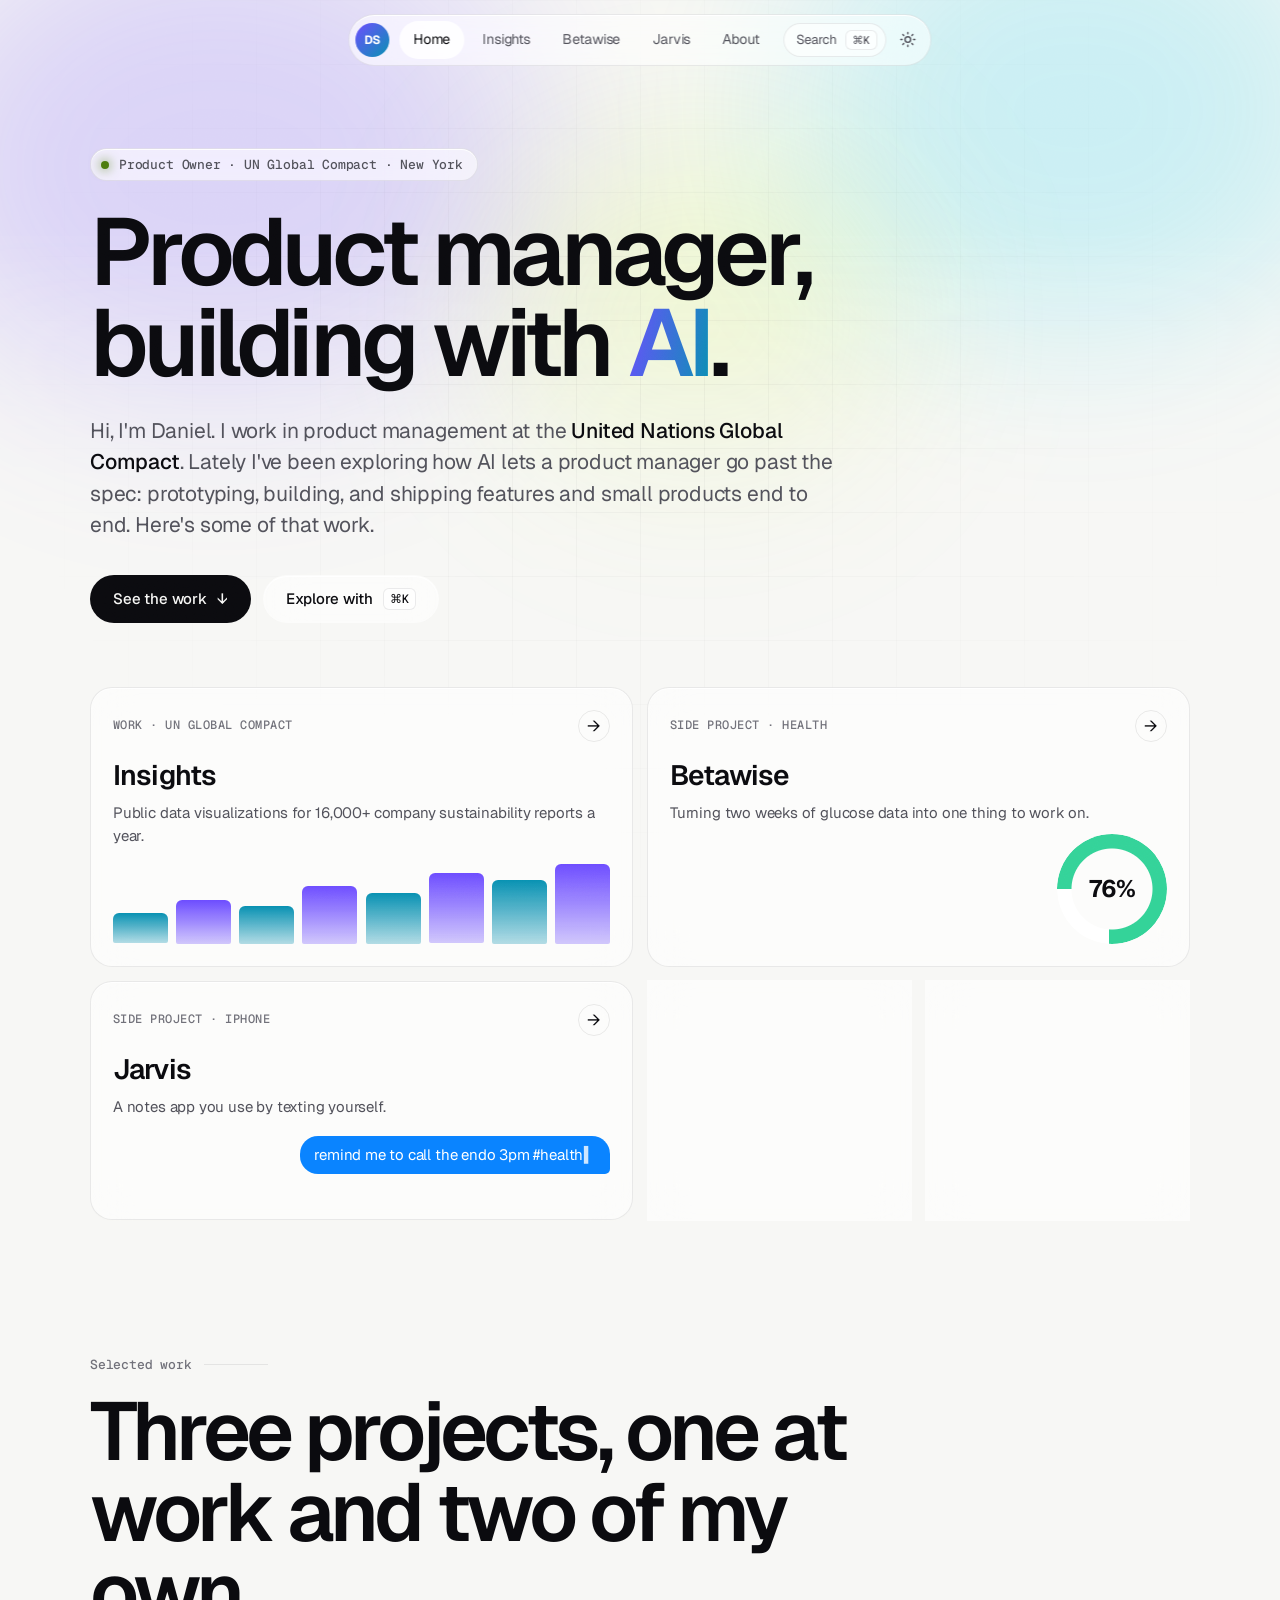
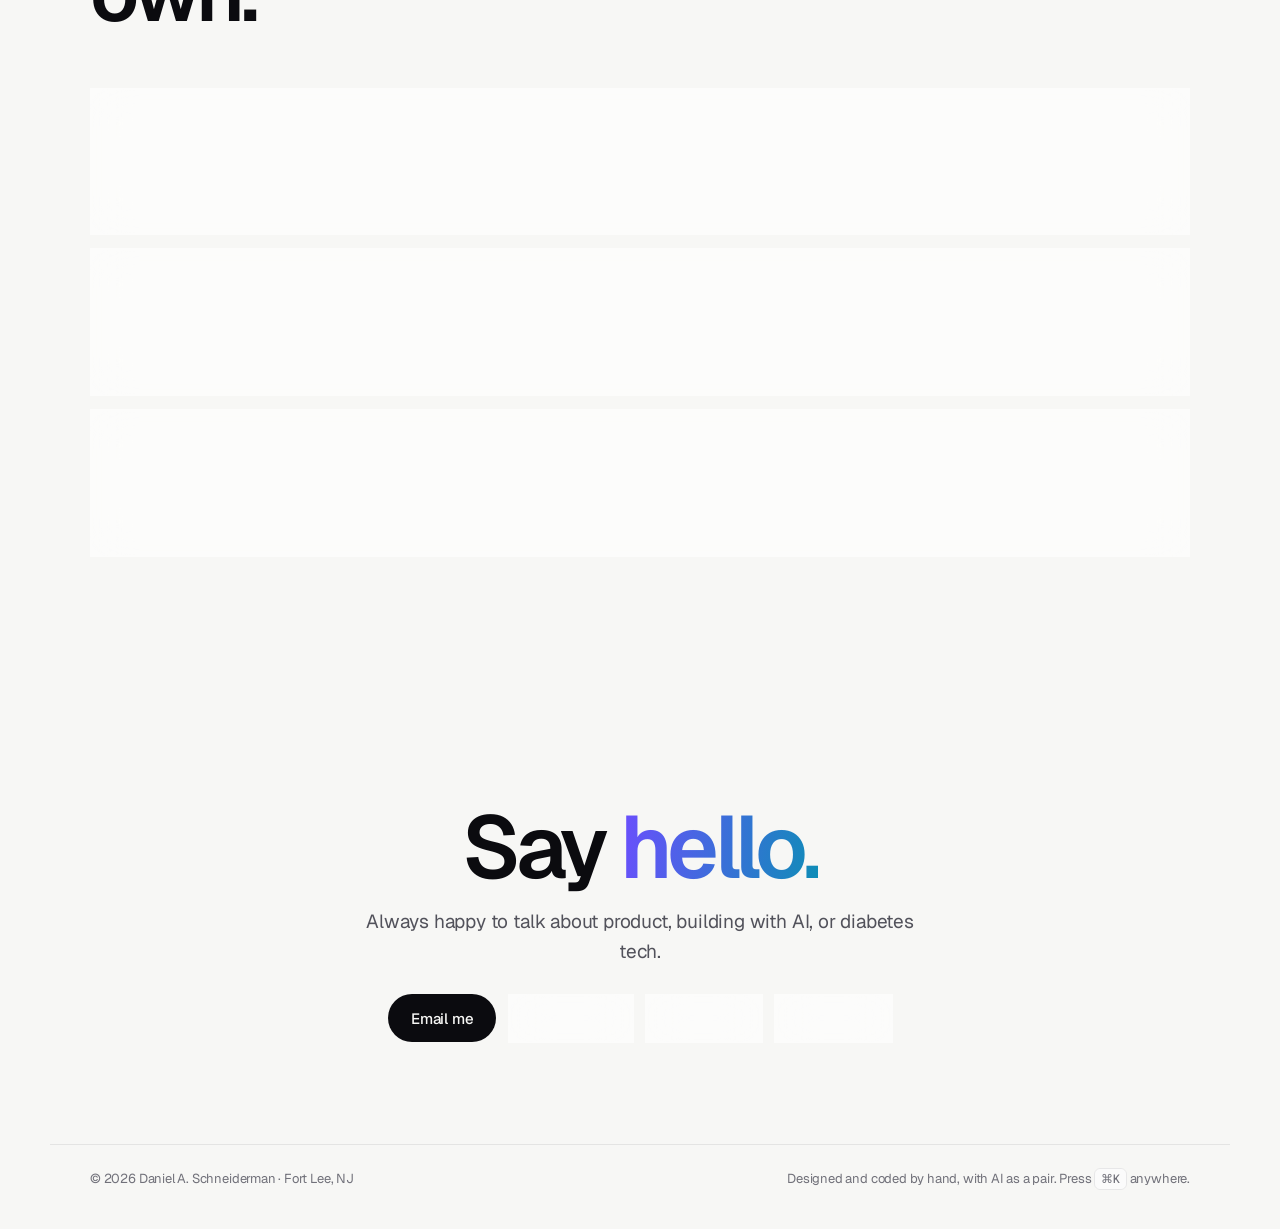
==== commit 2ba30ace: "Multi-page site with Insights case study - Separate pages: Home, Insights, Betawise, Jarvis, About -" ====
--- a/index.html
+++ b/index.html
@@ -3,748 +3,169 @@
 <head>
 <meta charset="UTF-8" />
 <meta name="viewport" content="width=device-width, initial-scale=1, viewport-fit=cover" />
-<title>Daniel Schneiderman — Product Owner</title>
-<meta name="description" content="Daniel Schneiderman designs, builds, and ships AI products people keep using. Featuring Betawise and Jarvis." />
-<meta property="og:title" content="Daniel Schneiderman — Product Owner" />
-<meta property="og:description" content="Products people keep using: Betawise and Jarvis." />
+<title>Daniel Schneiderman — Product Manager</title>
+<meta name="description" content="Daniel Schneiderman is a product manager at the UN Global Compact exploring how AI lets PMs build and ship. Work: Insights, Betawise, and Jarvis." />
+<meta property="og:title" content="Daniel Schneiderman — Product Manager" />
+<meta property="og:description" content="Daniel Schneiderman is a product manager at the UN Global Compact exploring how AI lets PMs build and ship. Work: Insights, Betawise, and Jarvis." />
 <meta property="og:url" content="https://danielschneiderman.com/" />
 <meta property="og:type" content="website" />
-<meta name="color-scheme" content="light dark" />
-<meta name="theme-color" content="#ffffff" media="(prefers-color-scheme: light)" />
-<meta name="theme-color" content="#000000" media="(prefers-color-scheme: dark)" />
-<link rel="icon" href="data:image/svg+xml,%3Csvg xmlns='http://www.w3.org/2000/svg' viewBox='0 0 32 32'%3E%3Crect width='32' height='32' rx='8' fill='%231d1d1f'/%3E%3Ctext x='16' y='21.5' font-family='-apple-system,Helvetica,Arial' font-weight='600' font-size='14' fill='%23f5f5f7' text-anchor='middle'%3EDS%3C/text%3E%3C/svg%3E" />
+<link rel="canonical" href="https://danielschneiderman.com/" />
+<meta name="color-scheme" content="dark light" />
+<link rel="icon" href="data:image/svg+xml,%3Csvg xmlns='http://www.w3.org/2000/svg' viewBox='0 0 32 32'%3E%3Cdefs%3E%3ClinearGradient id='g' x1='0' y1='0' x2='1' y2='1'%3E%3Cstop offset='0' stop-color='%238b7bff'/%3E%3Cstop offset='1' stop-color='%2322d3ee'/%3E%3C/linearGradient%3E%3C/defs%3E%3Crect width='32' height='32' rx='9' fill='url(%23g)'/%3E%3Ctext x='16' y='21.5' font-family='Helvetica,Arial' font-weight='700' font-size='13' fill='white' text-anchor='middle'%3EDS%3C/text%3E%3C/svg%3E" />
 <link rel="preconnect" href="https://fonts.googleapis.com" />
 <link rel="preconnect" href="https://fonts.gstatic.com" crossorigin />
-<link href="https://fonts.googleapis.com/css2?family=Inter:wght@400;500;600;700&display=swap" rel="stylesheet" />
-<style>
-:root {
-  --bg: #ffffff;
-  --bg-alt: #f5f5f7;
-  --tile: #ffffff;
-  --ink: #1d1d1f;
-  --ink-2: #6e6e73;
-  --ink-3: #86868b;
-  --line: #d2d2d7;
-  --blue: #0071e3;
-  --link: #0066cc;
-  --green: #30d158; --green-ink: #248a3d;
-  --orange: #ff9f0a; --orange-ink: #c93400;
-  --red: #ff453a;
-  --r-vlow: #b3261e; --r-low: #ff6961; --r-in: #34c759; --r-high: #ffcc00; --r-vhigh: #ff9500;
-  --shadow: 0 2px 6px rgba(0,0,0,.04), 0 18px 40px -18px rgba(0,0,0,.18);
-  --font: -apple-system, BlinkMacSystemFont, "SF Pro Text", "SF Pro Display", "Inter", "Helvetica Neue", Helvetica, Arial, sans-serif;
-  --mono: ui-monospace, "SF Mono", Menlo, monospace;
-  --wrap: 1024px;
-  --gutter: max(20px, env(safe-area-inset-left));
-}
-@media (prefers-color-scheme: dark) {
-  :root {
-    --bg: #000000; --bg-alt: #101012; --tile: #1c1c1e; --ink: #f5f5f7; --ink-2: #a1a1a6; --ink-3: #86868b; --line: #38383a;
-    --link: #2997ff; --blue: #0a84ff; --green-ink: #30d158; --orange-ink: #ff9f0a;
-    --shadow: 0 2px 6px rgba(0,0,0,.4), 0 18px 40px -18px rgba(0,0,0,.8);
-  }
-}
-
-*, *::before, *::after { box-sizing: border-box; }
-html { scroll-behavior: smooth; scroll-padding-top: 64px; -webkit-text-size-adjust: 100%; }
-body { margin: 0; background: var(--bg); color: var(--ink); font: 400 17px/1.47 var(--font); letter-spacing: -.022em; -webkit-font-smoothing: antialiased; -moz-osx-font-smoothing: grayscale; }
-img, svg { display: block; max-width: 100%; }
-a { color: var(--link); text-decoration: none; }
-a:hover { text-decoration: underline; }
-p { margin: 0; }
-h1, h2, h3, h4 { margin: 0; font-weight: 600; }
-:focus-visible { outline: 3px solid color-mix(in srgb, var(--blue) 60%, transparent); outline-offset: 2px; border-radius: 8px; }
-.wrap { max-width: var(--wrap); margin: 0 auto; padding: 0 var(--gutter); }
-.center { text-align: center; }
-.sr-only { position: absolute; width: 1px; height: 1px; overflow: hidden; clip: rect(0 0 0 0); white-space: nowrap; }
-.skip { position: absolute; left: 12px; top: -60px; background: var(--ink); color: var(--bg); padding: 10px 14px; border-radius: 10px; z-index: 100; }
-.skip:focus { top: 12px; }
-
-/* ---------- Nav ---------- */
-.nav-bar { position: sticky; top: 0; z-index: 50; height: 48px; background: color-mix(in srgb, var(--bg) 80%, transparent); backdrop-filter: saturate(180%) blur(20px); -webkit-backdrop-filter: saturate(180%) blur(20px); border-bottom: 1px solid color-mix(in srgb, var(--line) 50%, transparent); }
-.nav { display: flex; align-items: center; height: 48px; gap: 28px; }
-.nav .brand { color: var(--ink); font-size: 15px; font-weight: 600; letter-spacing: -.01em; margin-right: auto; }
-.nav .brand:hover { text-decoration: none; }
-.nav-links { display: flex; gap: 26px; list-style: none; margin: 0; padding: 0; }
-.nav-links a { color: var(--ink); opacity: .8; font-size: 13px; letter-spacing: -.01em; transition: opacity .2s; }
-.nav-links a:hover { opacity: 1; text-decoration: none; }
-.nav-cta { font-size: 12px; font-weight: 500; color: #fff; background: var(--blue); padding: 4px 12px; border-radius: 980px; }
-.nav-cta:hover { text-decoration: none; filter: brightness(1.08); }
-#menu-btn { display: none; width: 44px; height: 44px; margin-right: -12px; border: 0; background: none; color: var(--ink); cursor: pointer; place-items: center; }
-#menu-btn span { display: block; width: 17px; height: 1.5px; background: currentColor; border-radius: 1px; transition: transform .3s; }
-#menu-btn span + span { margin-top: 6px; }
-#menu-btn[aria-expanded="true"] span:first-child { transform: translateY(3.75px) rotate(45deg); }
-#menu-btn[aria-expanded="true"] span:last-child { transform: translateY(-3.75px) rotate(-45deg); }
-.menu { display: none; }
-@media (max-width: 760px) {
-  .nav-links, .nav .nav-cta { display: none; }
-  #menu-btn { display: grid; }
-  .menu { position: absolute; top: 48px; left: 0; right: 0; height: calc(100vh - 48px); height: calc(100dvh - 48px); background: var(--bg); padding: 16px 40px; overflow-y: auto; z-index: 49; }
-  .menu.open { display: block; animation: drop .35s ease; }
-  .menu a { display: block; padding: 10px 0; color: var(--ink); font-size: 28px; font-weight: 600; letter-spacing: -.02em; }
-  .menu a.small { font-size: 17px; font-weight: 400; color: var(--link); padding-top: 24px; }
-}
-@keyframes drop { from { opacity: 0; transform: translateY(-8px); } to { opacity: 1; transform: none; } }
-
-/* ---------- Buttons & links ---------- */
-.btn { display: inline-flex; align-items: center; justify-content: center; min-height: 44px; padding: 0 22px; border-radius: 980px; font: 400 17px/1 var(--font); letter-spacing: -.02em; border: 0; cursor: pointer; transition: filter .2s, transform .2s; }
-.btn:hover { text-decoration: none; filter: brightness(1.08); }
-.btn:active { transform: scale(.98); }
-.btn-blue { background: var(--blue); color: #fff; }
-.btn-ghost { background: transparent; color: var(--link); box-shadow: inset 0 0 0 1px var(--link); }
-.chev::after { content: " ›"; font-size: 1.15em; line-height: 0; }
-.ext::after { content: " ↗"; font-size: .85em; }
-.links { display: flex; flex-wrap: wrap; gap: 14px 30px; align-items: center; justify-content: center; font-size: 17px; }
-.links a { font-size: 17px; }
-
-/* ---------- Reveal on scroll ---------- */
-.js .reveal { opacity: 0; transform: translateY(28px); transition: opacity .9s cubic-bezier(.2,.7,.2,1), transform .9s cubic-bezier(.2,.7,.2,1); }
-.js .reveal.in { opacity: 1; transform: none; }
-@media (prefers-reduced-motion: reduce) { html { scroll-behavior: auto; } .js .reveal { opacity: 1; transform: none; transition: none; } .menu.open { animation: none; } }
-
-/* ---------- Type ---------- */
-.eyebrow { font-size: 17px; font-weight: 600; color: var(--orange-ink); letter-spacing: -.01em; margin-bottom: 10px; }
-.eyebrow.green { color: var(--green-ink); }
-.eyebrow.blue { color: var(--link); }
-.headline { font-size: clamp(40px, 7vw, 80px); line-height: 1.05; letter-spacing: -.035em; }
-.title { font-size: clamp(32px, 5vw, 56px); line-height: 1.07; letter-spacing: -.03em; }
-.sub { font-size: clamp(19px, 2.2vw, 24px); line-height: 1.38; color: var(--ink-2); letter-spacing: -.02em; font-weight: 400; }
-.grad { background: linear-gradient(90deg, #0090f7, #ba62fc 50%, #f2416b); -webkit-background-clip: text; background-clip: text; color: transparent; }
-
-/* ---------- Hero ---------- */
-.hero { padding: clamp(72px, 12vw, 136px) 0 clamp(56px, 8vw, 96px); }
-.hero .eyebrow { color: var(--ink-2); font-weight: 500; font-size: 19px; }
-.hero h1 { font-size: clamp(48px, 9vw, 96px); line-height: 1.02; letter-spacing: -.04em; margin: 0 auto; max-width: 11ch; }
-.hero .sub { max-width: 30em; margin: 24px auto 34px; }
-.hero .links { margin-top: 4px; }
-.avail { display: inline-flex; align-items: center; gap: 8px; margin-top: 36px; font-size: 14px; color: var(--ink-2); }
-.avail i { width: 8px; height: 8px; border-radius: 50%; background: var(--green); box-shadow: 0 0 0 4px color-mix(in srgb, var(--green) 22%, transparent); }
-
-/* ---------- Product tiles ---------- */
-.tiles { display: grid; grid-template-columns: 1fr 1fr; gap: 12px; padding: 0 12px; max-width: 1264px; margin: 0 auto; }
-@media (max-width: 760px) { .tiles { grid-template-columns: 1fr; } }
-.tile { position: relative; overflow: hidden; display: flex; flex-direction: column; align-items: center; text-align: center; padding: 52px 28px 0; min-height: 580px; border-radius: 0; background: var(--bg-alt); color: var(--ink); }
-@media (min-width: 761px) { .tile { border-radius: 0; } }
-.tile.dark { background: #000; color: #f5f5f7; }
-.tile.dark .sub { color: #a1a1a6; }
-.tile.dark a { color: #2997ff; }
-.tile h2 { font-size: clamp(40px, 5vw, 56px); letter-spacing: -.035em; line-height: 1.05; }
-.tile .sub { font-size: clamp(19px, 2vw, 24px); margin: 8px 0 18px; }
-.tile .links { gap: 10px 26px; }
-.tile-art { margin-top: auto; padding-top: 36px; width: 100%; display: flex; justify-content: center; }
-@media (prefers-color-scheme: dark) { .tile { background: var(--tile); } .tile.dark { background: #000; box-shadow: inset 0 0 0 1px #222; } }
-
-/* tile art: Betawise ring */
-.ring-art { width: 260px; height: 260px; border-radius: 50%; display: grid; place-items: center; margin-bottom: 56px;
-  background: conic-gradient(var(--r-vlow) 0 1%, var(--r-low) 1% 3%, var(--r-in) 3% 79%, var(--r-high) 79% 96%, var(--r-vhigh) 96% 100%);
-  -webkit-mask: radial-gradient(circle, transparent 98px, #000 99px); mask: radial-gradient(circle, transparent 98px, #000 99px); }
-.ring-wrap { position: relative; }
-.ring-label { position: absolute; inset: 0 0 56px; display: grid; place-content: center; text-align: center; }
-.ring-label strong { font-size: 64px; font-weight: 600; letter-spacing: -.04em; line-height: 1; }
-.ring-label span { font-size: 14px; color: var(--ink-2); margin-top: 6px; }
-
-/* tile art: Jarvis bubbles */
-.bubbles { width: min(360px, 100%); display: grid; gap: 10px; margin-bottom: 60px; text-align: left; }
-.bubble { justify-self: end; max-width: 86%; background: #0a84ff; color: #fff; padding: 9px 14px; border-radius: 20px 20px 6px 20px; font-size: 16px; line-height: 1.3; letter-spacing: -.01em; }
-.filed { justify-self: start; display: inline-flex; gap: 8px; align-items: center; font-size: 13px; color: #a1a1a6; padding-left: 4px; }
-.filed b { color: #30d158; font-weight: 600; }
-
-/* ---------- Sections ---------- */
-.section { padding: clamp(88px, 12vw, 140px) 0; }
-.section.alt { background: var(--bg-alt); }
-.section.black { background: #000; color: #f5f5f7; --ink: #f5f5f7; --ink-2: #a1a1a6; --ink-3: #86868b; --tile: #1c1c1e; --line: #38383a; --link: #2997ff; --blue: #0a84ff; --green-ink: #30d158; --orange-ink: #ff9f0a; --bg-alt: #1c1c1e; }
-.section-intro { max-width: 820px; margin: 0 auto clamp(48px, 7vw, 80px); text-align: center; }
-.section-intro .sub { margin-top: 20px; }
-
-/* feature layout: phone + highlights */
-.feature { display: grid; grid-template-columns: auto 1fr; gap: clamp(32px, 7vw, 96px); align-items: center; }
-@media (max-width: 860px) { .feature { grid-template-columns: 1fr; justify-items: center; } }
-.highlights { list-style: none; padding: 0; margin: 0; display: grid; gap: 32px; max-width: 420px; }
-.highlights strong { display: block; font-size: 40px; line-height: 1.05; letter-spacing: -.035em; font-weight: 600; }
-.highlights span { display: block; font-size: 17px; color: var(--ink-2); margin-top: 6px; }
-.highlights .fineprint { font-size: 14px; color: var(--ink-3); }
-
-/* ---------- iPhone frame ---------- */
-.iphone { position: relative; width: 320px; height: 660px; padding: 12px; border-radius: 56px; background: #1d1d1f; box-shadow: inset 0 0 0 2px #3a3a3c, 0 0 0 1px #000, var(--shadow), 0 40px 80px -30px rgba(0,0,0,.45); flex: none; }
-.iphone::before { content: ""; position: absolute; top: 24px; left: 50%; transform: translateX(-50%); width: 96px; height: 28px; background: #000; border-radius: 20px; z-index: 3; }
-.screen { position: relative; height: 100%; border-radius: 44px; overflow: hidden; background: #f2f2f7; color: #000; font-size: 15px; letter-spacing: -.01em; display: flex; flex-direction: column; }
-.screen.dark-screen { background: #000; color: #fff; }
-.status-bar { height: 52px; flex: none; display: flex; justify-content: space-between; align-items: center; padding: 14px 30px 0; font-size: 15px; font-weight: 600; }
-.status-bar .icons { display: flex; gap: 5px; align-items: center; }
-.status-bar .icons i { display: block; width: 24px; height: 11px; border-radius: 3px; border: 1.5px solid currentColor; opacity: .9; position: relative; }
-.status-bar .icons i::after { content: ""; position: absolute; inset: 1px; right: 5px; background: currentColor; border-radius: 1px; }
-.app-title { font-size: 30px; font-weight: 700; letter-spacing: -.03em; padding: 6px 18px 10px; }
-@media (max-width: 380px) { .iphone { width: 300px; height: 630px; } }
-
-/* iOS segmented control */
-.seg { display: grid; grid-template-columns: repeat(3, 1fr); margin: 0 16px; padding: 2px; border-radius: 9px; background: rgba(118,118,128,.12); position: relative; }
-.seg button { position: relative; z-index: 1; border: 0; background: none; padding: 6px 4px; font: 500 13px var(--font); letter-spacing: -.01em; color: #000; cursor: pointer; border-radius: 7px; min-height: 30px; }
-.seg .thumb { position: absolute; z-index: 0; top: 2px; bottom: 2px; left: 2px; width: calc((100% - 4px) / 3); border-radius: 7px; background: #fff; box-shadow: 0 3px 8px rgba(0,0,0,.12), 0 3px 1px rgba(0,0,0,.04); transition: transform .3s cubic-bezier(.3,.7,.3,1); }
-.seg button[aria-pressed="true"] { font-weight: 600; }
-
-/* Betawise screen */
-.ios-card { margin: 12px 16px 0; background: #fff; border-radius: 14px; padding: 14px 16px; }
-.ring-row { display: flex; align-items: center; gap: 16px; }
-.ring { --p: 76; width: 92px; height: 92px; flex: none; border-radius: 50%; display: grid; place-items: center; background: conic-gradient(var(--r-in) calc(var(--p) * 1%), #e5e5ea 0); -webkit-mask: radial-gradient(circle, transparent 34px, #000 35px); mask: radial-gradient(circle, transparent 34px, #000 35px); transition: --p .5s; }
-@property --p { syntax: "<number>"; inherits: false; initial-value: 0; }
-.ring-num { position: relative; width: 92px; height: 92px; flex: none; }
-.ring-num .ring { position: absolute; inset: 0; }
-.ring-num b { position: absolute; inset: 0; display: grid; place-items: center; font-size: 24px; font-weight: 700; letter-spacing: -.03em; }
-.ring-meta .k { font-size: 13px; color: #8e8e93; }
-.ring-meta .v { font-size: 15px; font-weight: 600; margin-top: 2px; }
-.ring-meta .v.ok { color: #248a3d; } .ring-meta .v.bad { color: #d70015; }
-.ranges { list-style: none; padding: 0; margin: 12px 0 0; display: grid; gap: 7px; font-size: 13px; }
-.ranges li { display: grid; grid-template-columns: 8px 1fr auto 14px; gap: 8px; align-items: center; }
-.ranges i { width: 8px; height: 8px; border-radius: 50%; }
-.ranges .val { font-variant-numeric: tabular-nums; color: #3c3c43; }
-.ranges .ok { color: #34c759; font-size: 12px; } .ranges .no { color: #ff3b30; font-size: 12px; }
-.focus { margin: 12px 16px 0; border-radius: 14px; padding: 14px 16px; background: #fff; border-left: 4px solid #34c759; }
-.focus.safety { border-left-color: #ff9500; }
-.focus .k { font-size: 12px; font-weight: 600; text-transform: uppercase; letter-spacing: .02em; color: #248a3d; }
-.focus.safety .k { color: #c93400; }
-.focus h4 { font-size: 19px; letter-spacing: -.02em; margin: 3px 0 4px; }
-.focus p { font-size: 13.5px; line-height: 1.35; color: #3c3c43; }
-
-/* Jarvis screen */
-.chat-head { flex: none; text-align: center; padding: 2px 0 10px; border-bottom: 1px solid #1c1c1e; }
-.chat-head .av { width: 44px; height: 44px; margin: 0 auto 4px; border-radius: 50%; background: linear-gradient(135deg, #3ce6ff, #0a84ff); display: grid; place-items: center; font-weight: 700; color: #fff; font-size: 18px; }
-.chat-head small { font-size: 11px; color: #8e8e93; }
-.chat { flex: 1; overflow: hidden; padding: 14px 14px 6px; display: flex; flex-direction: column; justify-content: flex-end; gap: 8px; }
-.chat .bubble { align-self: flex-end; font-size: 15px; word-break: break-word; }
-.note { align-self: stretch; background: #1c1c1e; border-radius: 16px; padding: 12px 14px; }
-.note-meta { display: flex; justify-content: space-between; gap: 8px; font: 500 11px var(--mono); color: #8e8e93; margin-bottom: 6px; letter-spacing: 0; }
-.note-title { font-size: 16px; font-weight: 600; min-height: 1.3em; word-break: break-word; }
-.note-title.empty { color: #636366; font-weight: 400; }
-.note-subs { list-style: none; margin: 6px 0 0; padding: 0; font: 400 13px/1.6 var(--mono); color: #aeaeb2; letter-spacing: 0; }
-.note-tags { display: flex; flex-wrap: wrap; gap: 6px; margin-top: 8px; }
-.note-tags span { font-size: 12px; padding: 3px 8px; border-radius: 980px; background: rgba(10,132,255,.18); color: #64d2ff; }
-.composer { flex: none; display: flex; gap: 8px; align-items: center; padding: 8px 12px 30px; }
-.composer input { flex: 1; min-width: 0; height: 36px; border-radius: 18px; border: 1px solid #3a3a3c; background: #000; color: #fff; padding: 0 14px; font: 400 16px var(--font); letter-spacing: -.01em; }
-.composer input:focus { outline: none; border-color: #0a84ff; }
-.composer .send { width: 30px; height: 30px; flex: none; border-radius: 50%; background: #0a84ff; display: grid; place-items: center; }
-.composer .send svg { width: 14px; height: 14px; }
-
-.try { max-width: 420px; }
-.try h3 { font-size: 28px; letter-spacing: -.03em; line-height: 1.1; }
-.try p.sub { font-size: 17px; margin: 10px 0 18px; }
-.chips { display: flex; flex-wrap: wrap; gap: 8px; }
-.chips button { border: 0; border-radius: 980px; background: var(--tile); color: var(--ink); padding: 9px 14px; font: 400 14px var(--font); letter-spacing: -.01em; cursor: pointer; text-align: left; box-shadow: inset 0 0 0 1px var(--line); transition: background .2s; }
-.chips button:hover { background: color-mix(in srgb, var(--tile) 80%, var(--ink)); }
-.checks { list-style: none; padding: 0; margin: 24px 0 0; display: grid; gap: 12px; }
-.checks li { display: grid; grid-template-columns: 22px 1fr; gap: 10px; font-size: 15px; color: var(--ink-3); align-items: start; transition: color .2s; }
-.checks li.on { color: var(--ink); }
-.checks .ck { width: 20px; height: 20px; border-radius: 50%; box-shadow: inset 0 0 0 1.5px var(--line); display: grid; place-items: center; transition: background .2s; margin-top: 1px; }
-.checks li.on .ck { background: var(--green); box-shadow: none; }
-.checks li.on .ck::after { content: ""; width: 8px; height: 4.5px; border-left: 2px solid #fff; border-bottom: 2px solid #fff; transform: rotate(-45deg) translate(1px, -1px); }
-.fine { font-size: 12px; color: var(--ink-3); margin-top: 22px; line-height: 1.45; }
-
-/* ---------- Bento ---------- */
-.bento { display: grid; grid-template-columns: repeat(6, 1fr); gap: 16px; margin-top: clamp(64px, 9vw, 112px); }
-.card { grid-column: span 2; background: var(--tile); border-radius: 28px; padding: 32px 30px; display: flex; flex-direction: column; gap: 10px; min-height: 240px; }
-.section .card { background: var(--bg-alt); }
-.section.alt .card { background: var(--bg); }
-.section.black .card { background: #1c1c1e; }
-@media (prefers-color-scheme: dark) { .section .card, .section.alt .card { background: var(--tile); } }
-.card.wide { grid-column: span 3; }
-.card.full { grid-column: span 6; }
-@media (max-width: 860px) { .bento { grid-template-columns: 1fr; } .card, .card.wide, .card.full { grid-column: auto; min-height: 0; } }
-.card .icon { width: 44px; height: 44px; border-radius: 12px; display: grid; place-items: center; flex: none; }
-.card .icon svg { width: 26px; height: 26px; }
-.card h3 { font-size: 24px; line-height: 1.17; letter-spacing: -.025em; margin-top: 20px; }
-.card p { color: var(--ink-2); font-size: 17px; }
-.card .trade { font-size: 14px; color: var(--ink-3); padding-top: 12px; margin-top: 4px; border-top: 1px solid var(--line); }
-.card .trade b { color: var(--ink-2); font-weight: 600; }
-.i-green { background: color-mix(in srgb, #34c759 16%, transparent); color: #34c759; }
-.i-orange { background: color-mix(in srgb, #ff9500 16%, transparent); color: #ff9500; }
-.i-blue { background: color-mix(in srgb, #0a84ff 16%, transparent); color: #0a84ff; }
-.i-purple { background: color-mix(in srgb, #bf5af2 16%, transparent); color: #bf5af2; }
-.i-pink { background: color-mix(in srgb, #ff375f 16%, transparent); color: #ff375f; }
-.after { margin-top: 48px; }
-
-/* ---------- Principles ---------- */
-.principles { display: grid; grid-template-columns: repeat(2, 1fr); gap: 16px; }
-@media (max-width: 760px) { .principles { grid-template-columns: 1fr; } }
-.principles .card { grid-column: auto; min-height: 0; padding: 36px 32px; }
-.principles .num { font-size: 56px; font-weight: 600; letter-spacing: -.04em; line-height: 1; }
-.principles h3 { margin-top: 18px; }
-
-/* ---------- Experience ---------- */
-.xp { max-width: 820px; margin: 0 auto; list-style: none; padding: 0; }
-.xp li { display: grid; grid-template-columns: 1fr auto; gap: 4px 24px; padding: 26px 0; border-bottom: 1px solid var(--line); }
-.xp li:first-child { border-top: 1px solid var(--line); }
-.xp h3 { font-size: 21px; letter-spacing: -.02em; }
-.xp .org { color: var(--ink-2); font-size: 17px; grid-column: 1; }
-.xp .when { color: var(--ink-3); font-size: 15px; grid-column: 2; grid-row: 1; align-self: center; font-variant-numeric: tabular-nums; }
-@media (max-width: 560px) { .xp li { grid-template-columns: 1fr; } .xp .when { grid-column: 1; grid-row: auto; } }
-.creds { max-width: 820px; margin: 40px auto 0; display: grid; grid-template-columns: repeat(2, 1fr); gap: 12px; }
-@media (max-width: 560px) { .creds { grid-template-columns: 1fr; } }
-.cred { background: var(--bg); border-radius: 18px; padding: 20px 22px; }
-@media (prefers-color-scheme: dark) { .cred { background: var(--tile); } }
-.cred strong { display: block; font-size: 17px; font-weight: 600; letter-spacing: -.02em; }
-.cred span { display: block; color: var(--ink-2); font-size: 14px; margin-top: 2px; }
-
-/* ---------- Contact ---------- */
-.contact .headline { max-width: 12ch; margin: 0 auto; }
-.contact .sub { max-width: 28em; margin: 22px auto 34px; }
-.contact .btns { display: flex; flex-wrap: wrap; gap: 14px; justify-content: center; }
-.copy-ok { display: block; min-height: 1.5em; margin-top: 16px; font-size: 14px; color: var(--ink-2); }
-
-footer { background: var(--bg-alt); color: var(--ink-3); font-size: 12px; letter-spacing: -.01em; padding: 20px 0 28px; }
-footer .wrap { display: flex; flex-wrap: wrap; justify-content: space-between; gap: 8px 24px; border-top: 1px solid var(--line); padding-top: 16px; }
-footer a { color: var(--ink-2); }
-</style>
-<script>document.documentElement.classList.add('js')</script>
+<link href="https://fonts.googleapis.com/css2?family=Geist:wght@300..800&family=Geist+Mono:wght@400;500;600&display=swap" rel="stylesheet" />
+<link rel="stylesheet" href="/styles.css" />
+<script>
+  // Saved theme before first paint; otherwise dark unless the device prefers light.
+  (function () {
+    var t = null; try { t = localStorage.getItem('theme'); } catch (e) {}
+    if (!t) t = matchMedia('(prefers-color-scheme: light)').matches ? 'light' : 'dark';
+    document.documentElement.dataset.theme = t;
+  })();
+  // A page transition the browser skips (e.g. background tab) is harmless; don't log it as an error.
+  ['pageswap', 'pagereveal'].forEach(function (ev) {
+    addEventListener(ev, function (e) { var vt = e.viewTransition; if (vt) { vt.ready.catch(function () {}); vt.finished.catch(function () {}); } });
+  });
+</script>
 </head>
 <body>
 <a class="skip" href="#main">Skip to content</a>
 
-<header class="nav-bar">
-  <nav class="wrap nav" aria-label="Primary">
-    <a class="brand" href="#top">Daniel Schneiderman</a>
-    <ul class="nav-links">
-      <li><a href="#betawise">Betawise</a></li>
-      <li><a href="#jarvis">Jarvis</a></li>
-      <li><a href="#approach">Approach</a></li>
-      <li><a href="#experience">Experience</a></li>
-      <li><a href="#contact">Contact</a></li>
-    </ul>
-    <a class="nav-cta" href="Daniel_Schneiderman_Resume.pdf" download>Résumé</a>
-    <button id="menu-btn" type="button" aria-expanded="false" aria-controls="menu" aria-label="Open menu"><div><span></span><span></span></div></button>
-  </nav>
-  <div class="menu" id="menu">
-    <a href="#betawise">Betawise</a>
-    <a href="#jarvis">Jarvis</a>
-    <a href="#approach">Approach</a>
-    <a href="#experience">Experience</a>
-    <a href="#contact">Contact</a>
-    <a class="small" href="Daniel_Schneiderman_Resume.pdf" download>Download résumé (PDF)</a>
+<nav class="nav glass" aria-label="Primary">
+  <a class="mark" href="/" aria-label="Daniel Schneiderman, home">DS</a>
+  <a class="link" href="/">Home</a>
+  <a class="link" href="/insights/">Insights</a>
+  <a class="link" href="/betawise/">Betawise</a>
+  <a class="link" href="/jarvis/">Jarvis</a>
+  <a class="link" href="/about/">About</a>
+  <button class="k" type="button" data-cmdk aria-haspopup="dialog"><span class="k-long">Search</span><span class="k-short">Menu</span><kbd>⌘K</kbd></button>
+  <button class="icon" type="button" id="theme" aria-label="Switch theme">
+    <svg class="moon" viewBox="0 0 24 24" fill="none" stroke="currentColor" stroke-width="2" stroke-linecap="round" aria-hidden="true"><path d="M21 12.8A9 9 0 1 1 11.2 3a7 7 0 0 0 9.8 9.8z"/></svg>
+    <svg class="sun" viewBox="0 0 24 24" fill="none" stroke="currentColor" stroke-width="2" stroke-linecap="round" aria-hidden="true"><circle cx="12" cy="12" r="4"/><path d="M12 2v2M12 20v2M4.9 4.9l1.4 1.4M17.7 17.7l1.4 1.4M2 12h2M20 12h2M4.9 19.1l1.4-1.4M17.7 6.3l1.4-1.4"/></svg>
+  </button>
+</nav>
+
+<main id="main">
+
+<header class="hero home">
+  <div class="aurora" aria-hidden="true"><i></i><i></i><i></i></div>
+  <div class="hero-grid-lines" aria-hidden="true"></div>
+  <div class="wrap">
+    <span class="pill glass"><span class="live" aria-hidden="true"></span>Product Owner · UN Global Compact · New York</span>
+    <h1>Product manager, building with <span class="grad-text">AI</span>.</h1>
+    <p class="lede">Hi, I'm Daniel. I work in product management at the <b>United Nations Global Compact</b>. Lately I've been exploring how AI lets a product manager go past the spec: prototyping, building, and shipping features and small products end to end. Here's some of that work.</p>
+    <div class="ctas">
+      <a class="btn btn-primary" href="#work">See the work <span aria-hidden="true">↓</span></a>
+      <button class="btn btn-glass glass" type="button" data-cmdk>Explore with <kbd>⌘K</kbd></button>
+    </div>
+
+    <div class="bento">
+      <a class="b-jv glass spot" href="/insights/">
+        <div class="b-head"><span class="label">Work · UN Global Compact</span><span class="arrow-chip" aria-hidden="true">→</span></div>
+        <h2 class="b-title vt-insights">Insights</h2>
+        <p class="b-sub">Public data visualizations for 16,000+ company sustainability reports a year.</p>
+        <div class="mini-bars" aria-hidden="true"><span style="height:38%;animation-delay:.05s"></span><span style="height:55%;animation-delay:.1s"></span><span style="height:47%;animation-delay:.15s"></span><span style="height:72%;animation-delay:.2s"></span><span style="height:64%;animation-delay:.25s"></span><span style="height:88%;animation-delay:.3s"></span><span style="height:80%;animation-delay:.35s"></span><span style="height:100%;animation-delay:.4s"></span></div>
+      </a>
+      <a class="b-jv glass spot" href="/betawise/">
+        <div class="b-head"><span class="label">Side project · Health</span><span class="arrow-chip" aria-hidden="true">→</span></div>
+        <h2 class="b-title vt-betawise">Betawise</h2>
+        <p class="b-sub">Turning two weeks of glucose data into one thing to work on.</p>
+        <div class="ring-wrap sm" aria-hidden="true"><div class="mini-ring sm"></div><div class="val"><strong>76%</strong></div></div>
+      </a>
+      <a class="b-jv glass spot" href="/jarvis/">
+        <div class="b-head"><span class="label">Side project · iPhone</span><span class="arrow-chip" aria-hidden="true">→</span></div>
+        <h2 class="b-title vt-jarvis">Jarvis</h2>
+        <p class="b-sub">A notes app you use by texting yourself.</p>
+        <div class="typing-row" aria-hidden="true"><div class="tbubble typing" id="hero-type"></div><div class="tfiled" id="hero-filed"></div></div>
+      </a>
+      <div class="b-stat glass spot">
+        <span class="label">Currently</span>
+        <strong>Product Owner</strong>
+        <span>UN Global Compact, since 2024</span>
+      </div>
+      <div class="b-stat glass spot">
+        <span class="label">Exploring</span>
+        <strong>Building with AI</strong>
+        <span>SwiftUI · React · LLM APIs</span>
+      </div>
+    </div>
   </div>
 </header>
 
-<main id="main">
-  <!-- ============ HERO ============ -->
-  <section class="hero center" id="top">
-    <div class="wrap">
-      <p class="eyebrow">Daniel Schneiderman · Product Owner</p>
-      <h1>Products people <span class="grad">keep</span> using.</h1>
-      <p class="sub">I design, build, and ship AI products, sweating the details until they feel effortless. By day at the United Nations Global Compact. Here are two I made from scratch.</p>
-      <div class="links">
-        <a class="btn btn-blue" href="#betawise">See the work</a>
-        <a class="chev" href="Daniel_Schneiderman_Resume.pdf" download>Download résumé</a>
-      </div>
-      <p class="avail"><i aria-hidden="true"></i>Open to senior product roles · NYC or remote</p>
+<section class="block" id="work" aria-labelledby="work-title" style="padding-top:64px">
+  <div class="wrap">
+    <div class="sec-head reveal">
+      <span class="index-num">Selected work</span>
+      <h2 id="work-title">Three projects, one at work and two of my own.</h2>
     </div>
-  </section>
+    <ul class="work-list">
+      <li class="reveal"><a class="work-row glass spot" href="/insights/">
+        <div><span class="label">01 · UN Global Compact</span><h3>Insights</h3></div>
+        <div><p>A public platform that makes Communication on Progress data explorable year over year, by topic, region, and sector.</p><div class="tags"><span>Product ownership</span><span>Data visualization</span><span>Public data</span></div></div>
+        <span class="arrow-chip" aria-hidden="true">→</span>
+      </a></li>
+      <li class="reveal"><a class="work-row glass spot" href="/betawise/">
+        <div><span class="label">02 · Side project</span><h3>Betawise</h3></div>
+        <div><p>A CGM coach I built around my own Type 1 diabetes: clinical metrics, one weekly focus, and an AI coach with guardrails.</p><div class="tags"><span>Health</span><span>AI with guardrails</span><span>Privacy-first</span></div></div>
+        <span class="arrow-chip" aria-hidden="true">→</span>
+      </a></li>
+      <li class="reveal"><a class="work-row glass spot" href="/jarvis/">
+        <div><span class="label">03 · Side project</span><h3>Jarvis</h3></div>
+        <div><p>A native iPhone notes app I built to learn SwiftUI. Text yourself, and tags, reminders, and events file themselves.</p><div class="tags"><span>SwiftUI</span><span>Widgets</span><span>Natural-language input</span></div></div>
+        <span class="arrow-chip" aria-hidden="true">→</span>
+      </a></li>
+    </ul>
+  </div>
+</section>
 
-  <!-- ============ TILES ============ -->
-  <div class="tiles">
-    <article class="tile reveal">
-      <p class="eyebrow green" style="margin-bottom:6px">Health · Founder</p>
-      <h2>Betawise</h2>
-      <p class="sub">288 glucose readings a day.<br>One thing to work on.</p>
-      <div class="links"><a class="chev" href="#betawise">Learn more</a><a class="ext" href="https://betawise.org" rel="noopener">betawise.org</a></div>
-      <div class="tile-art" aria-hidden="true">
-        <div class="ring-wrap"><div class="ring-art"></div><div class="ring-label"><strong>76%</strong><span>Time in range</span></div></div>
-      </div>
-    </article>
-    <article class="tile dark reveal">
-      <p class="eyebrow" style="margin-bottom:6px;color:#64d2ff">iPhone · Builder</p>
-      <h2>Jarvis</h2>
-      <p class="sub">Text yourself anything.<br>It files itself.</p>
-      <div class="links"><a class="chev" href="#jarvis">Learn more</a></div>
-      <div class="tile-art" aria-hidden="true">
-        <div class="bubbles">
-          <div class="bubble">remind me to call the endo tomorrow 3pm #health</div>
-          <div class="filed"><b>✓</b> Reminder set · Tomorrow, 3:00 PM · #health</div>
-          <div class="bubble">#event dinner with Sam Friday 7pm</div>
-          <div class="filed"><b>✓</b> Added to Calendar</div>
-        </div>
-      </div>
-    </article>
+<section class="contact-band" aria-labelledby="ct-title">
+  <div class="wrap reveal">
+    <h2 id="ct-title">Say <span class="grad-text">hello.</span></h2>
+    <p>Always happy to talk about product, building with AI, or diabetes tech.</p>
+    <div class="ctas">
+      <a class="btn btn-primary" href="mailto:dschneiderman955@gmail.com">Email me</a>
+      <button class="btn btn-glass glass" type="button" data-copy>Copy email</button>
+      <a class="btn btn-glass glass" href="https://www.linkedin.com/in/danielschneiderman955/" rel="noopener">LinkedIn ↗</a>
+      <a class="btn btn-glass glass" href="/Daniel_Schneiderman_Resume.pdf" download>Résumé ↓</a>
+    </div>
+    <span class="copied" id="copied" role="status"></span>
   </div>
+</section>
 
-  <!-- ============ BETAWISE ============ -->
-  <section class="section alt" id="betawise" aria-labelledby="bw-title">
-    <div class="wrap">
-      <div class="section-intro reveal">
-        <p class="eyebrow green">Betawise</p>
-        <h2 class="headline" id="bw-title">Your data, finally making sense.</h2>
-        <p class="sub">I have Type 1 diabetes. My CGM takes a reading every five minutes, and I see my endocrinologist for fifteen minutes a few times a year. Betawise is the coach in between, built for the person living with it, not just the clinic.</p>
-      </div>
-
-      <div class="feature">
-        <div class="reveal">
-          <div class="iphone">
-            <div class="screen">
-              <div class="status-bar"><span>9:41</span><span class="icons"><i></i></span></div>
-              <div class="app-title">This week</div>
-              <div class="seg" role="group" aria-label="Example 14-day profile">
-                <span class="thumb" id="seg-thumb" aria-hidden="true"></span>
-                <button type="button" aria-pressed="true" data-p="0">Steady</button>
-                <button type="button" aria-pressed="false" data-p="1">Night lows</button>
-                <button type="button" aria-pressed="false" data-p="2">After meals</button>
-              </div>
-              <div class="ios-card">
-                <div class="ring-row">
-                  <div class="ring-num"><div class="ring" id="ring"></div><b id="tir-val">76%</b></div>
-                  <div class="ring-meta">
-                    <div class="k">Time in range · 70–180</div>
-                    <div class="v ok" id="tir-goal">Above the 70% goal</div>
-                  </div>
-                </div>
-                <ul class="ranges" id="ranges"></ul>
-              </div>
-              <div class="focus" id="focus" aria-live="polite">
-                <div class="k" id="focus-kind">Biggest opportunity</div>
-                <h4 id="focus-title">—</h4>
-                <p id="focus-body"></p>
-              </div>
-            </div>
-          </div>
-        </div>
-        <div class="reveal">
-          <ul class="highlights">
-            <li><strong>4,000 → 1</strong><span>Two weeks of readings become one clear focus for the week.</span></li>
-            <li><strong>Safety first.</strong><span>If lows break consensus limits, they're the focus, even when fixing highs would gain more. Tap "Night lows" to see it.</span></li>
-            <li><strong>0 raw readings</strong><span>ever sent to the AI. Analysis happens on your device. No account required.</span></li>
-            <li class="fineprint">Example profiles are made up; the ranking rule is real. Educational only, not medical advice.</li>
-          </ul>
-        </div>
-      </div>
-
-      <div class="bento">
-        <article class="card wide reveal">
-          <div class="icon i-green" aria-hidden="true"><svg viewBox="0 0 24 24" fill="none" stroke="currentColor" stroke-width="2" stroke-linecap="round" stroke-linejoin="round"><circle cx="12" cy="12" r="9"/><circle cx="12" cy="12" r="4"/></svg></div>
-          <h3>One weekly focus, not a dashboard.</h3>
-          <p>The pattern engine finds everything: overnight lows, dawn phenomenon, post-meal spikes, rebound highs. Then it asks you to work on just one.</p>
-          <p class="trade"><b>Trade-off:</b> hides detail power users want, so every metric is one tap away.</p>
-        </article>
-        <article class="card wide reveal">
-          <div class="icon i-blue" aria-hidden="true"><svg viewBox="0 0 24 24" fill="none" stroke="currentColor" stroke-width="2" stroke-linecap="round" stroke-linejoin="round"><path d="M4 19V5M4 19h16M8 15l3-4 3 2 4-6"/></svg></div>
-          <h3>AI explains the numbers. It never invents them.</h3>
-          <p>Time in Range, Glycemia Risk Index, and GMI are deterministic, tested code built on published clinical definitions. The coach only talks about the results.</p>
-        </article>
-        <article class="card reveal">
-          <div class="icon i-purple" aria-hidden="true"><svg viewBox="0 0 24 24" fill="none" stroke="currentColor" stroke-width="2" stroke-linecap="round" stroke-linejoin="round"><rect x="5" y="11" width="14" height="10" rx="2"/><path d="M8 11V7a4 4 0 0 1 8 0v4"/></svg></div>
-          <h3>Private by design.</h3>
-          <p>Readings stay in your browser. The coach sees a de-identified summary only.</p>
-        </article>
-        <article class="card reveal">
-          <div class="icon i-orange" aria-hidden="true"><svg viewBox="0 0 24 24" fill="none" stroke="currentColor" stroke-width="2" stroke-linecap="round" stroke-linejoin="round"><path d="M12 3l8 4v5c0 5-3.5 8-8 9-4.5-1-8-4-8-9V7z"/><path d="M9 12l2 2 4-4"/></svg></div>
-          <h3>Guardrails without the model.</h3>
-          <p>Dosing questions and emergencies get fixed, safe responses before any AI call.</p>
-        </article>
-        <article class="card reveal">
-          <div class="icon i-pink" aria-hidden="true"><svg viewBox="0 0 24 24" fill="none" stroke="currentColor" stroke-width="2" stroke-linecap="round" stroke-linejoin="round"><path d="M7 3h7l5 5v13H7z"/><path d="M14 3v5h5M10 13h6M10 17h6"/></svg></div>
-          <h3>Ready for the clinic.</h3>
-          <p>A one-page report in the format endocrinologists already use.</p>
-        </article>
-      </div>
-
-      <div class="links after reveal"><a class="btn btn-blue ext" href="https://betawise.org" rel="noopener">Visit betawise.org</a></div>
-    </div>
-  </section>
-
-  <!-- ============ JARVIS ============ -->
-  <section class="section black" id="jarvis" aria-labelledby="jv-title">
-    <div class="wrap">
-      <div class="section-intro reveal">
-        <p class="eyebrow" style="color:#64d2ff">Jarvis</p>
-        <h2 class="headline" id="jv-title">The best input is the one you already use.</h2>
-        <p class="sub">Every notes app asks you to open it, pick a folder, and fill in a form. The fastest thing anyone does on a phone is send a text. So Jarvis is a notes app you use by texting yourself.</p>
-      </div>
-
-      <div class="feature">
-        <div class="reveal">
-          <div class="iphone">
-            <div class="screen dark-screen">
-              <div class="status-bar"><span>9:41</span><span class="icons"><i></i></span></div>
-              <div class="chat-head"><div class="av" aria-hidden="true">J</div><small>Jarvis</small></div>
-              <div class="chat" aria-live="polite">
-                <div class="bubble" id="jv-bubble"></div>
-                <div class="note">
-                  <div class="note-meta"><span>N-0025</span><span id="jv-when">just now</span></div>
-                  <div class="note-title" id="jv-title-out"></div>
-                  <ul class="note-subs" id="jv-subs"></ul>
-                  <div class="note-tags" id="jv-tags"></div>
-                </div>
-              </div>
-              <div class="composer">
-                <label class="sr-only" for="jv-in">Type a note the way you'd text it</label>
-                <input id="jv-in" type="text" autocomplete="off" spellcheck="false" placeholder="Text Jarvis" value="remind me to call the endo tomorrow 3pm #health" />
-                <span class="send" aria-hidden="true"><svg viewBox="0 0 24 24" fill="none" stroke="#fff" stroke-width="3" stroke-linecap="round" stroke-linejoin="round"><path d="M12 19V5M5 12l7-7 7 7"/></svg></span>
-              </div>
-            </div>
-          </div>
-        </div>
-        <div class="try reveal">
-          <h3>Try it. Type in the phone.</h3>
-          <p class="sub">No fields, no folders. Jarvis reads the message and files it.</p>
-          <div class="chips" aria-label="Examples">
-            <button type="button">#event dinner with Sam Friday 7pm</button>
-            <button type="button">build the PSU #todo - order parts - solder - test</button>
-            <button type="button">great talk on evals https://example.com #ai #read</button>
-          </div>
-          <ul class="checks" id="jv-parsed"></ul>
-          <p class="fine">A simplified JavaScript port of Jarvis's Swift parser. The app uses Apple's date detection, which understands far more phrasings.</p>
-        </div>
-      </div>
-
-      <div class="bento">
-        <article class="card wide reveal">
-          <div class="icon i-blue" aria-hidden="true"><svg viewBox="0 0 24 24" fill="none" stroke="currentColor" stroke-width="2" stroke-linecap="round" stroke-linejoin="round"><path d="M21 12a8 8 0 0 1-11.6 7.1L4 20l1-4.6A8 8 0 1 1 21 12z"/></svg></div>
-          <h3>Syntax instead of forms.</h3>
-          <p>#tags, "remind me…", "- sub-items", and #event come straight from plain text. The message itself sets the structure.</p>
-          <p class="trade"><b>Trade-off:</b> syntax is hard to discover, so it's forgiving ("at 9am", "tomorrow 3pm", "in 30 minutes") and the app teaches by example.</p>
-        </article>
-        <article class="card wide reveal">
-          <div class="icon i-green" aria-hidden="true"><svg viewBox="0 0 24 24" fill="none" stroke="currentColor" stroke-width="2" stroke-linecap="round" stroke-linejoin="round"><rect x="7" y="2" width="10" height="20" rx="3"/><path d="M11 18h2"/></svg></div>
-          <h3>Capture from anywhere.</h3>
-          <p>Siri, the Action button, Shortcuts, an iMessage to yourself, or Jarvis's own phone number (via Twilio and a Cloudflare Worker).</p>
-        </article>
-        <article class="card reveal">
-          <div class="icon i-purple" aria-hidden="true"><svg viewBox="0 0 24 24" fill="none" stroke="currentColor" stroke-width="2" stroke-linecap="round" stroke-linejoin="round"><rect x="3" y="4" width="18" height="16" rx="3"/><path d="M9 4v16M15 4v16"/></svg></div>
-          <h3>Four views, one source of truth.</h3>
-          <p>Feed, Board, To-do, and Calendar read from one store, so they always agree.</p>
-        </article>
-        <article class="card reveal">
-          <div class="icon i-orange" aria-hidden="true"><svg viewBox="0 0 24 24" fill="none" stroke="currentColor" stroke-width="2" stroke-linecap="round" stroke-linejoin="round"><path d="M4 14a8 8 0 0 0 16 0M12 3v11M8 10l4 4 4-4"/></svg></div>
-          <h3>Offline first.</h3>
-          <p>A full copy lives on the phone; sync with the web happens quietly in the background.</p>
-        </article>
-        <article class="card reveal">
-          <div class="icon i-pink" aria-hidden="true"><svg viewBox="0 0 24 24" fill="none" stroke="currentColor" stroke-width="2" stroke-linecap="round" stroke-linejoin="round"><rect x="5" y="3" width="14" height="18" rx="3"/><path d="M9 8h6M9 12h4"/></svg></div>
-          <h3>Glanceable.</h3>
-          <p>Lock Screen widgets and a Live Activity mean you rarely need to open the app.</p>
-        </article>
-      </div>
-    </div>
-  </section>
-
-  <!-- ============ APPROACH ============ -->
-  <section class="section" id="approach" aria-labelledby="ap-title">
-    <div class="wrap">
-      <div class="section-intro reveal">
-        <p class="eyebrow blue">How I work</p>
-        <h2 class="headline" id="ap-title">Simple is hard. That's the job.</h2>
-      </div>
-      <div class="principles">
-        <article class="card reveal"><span class="num grad">01</span><h3>Show less, so people do more.</h3><p>A dashboard with twelve numbers gets admired, then ignored. One clear next step gets done.</p></article>
-        <article class="card reveal"><span class="num grad">02</span><h3>Meet people where they already are.</h3><p>New habits are expensive. Jarvis lives in your texts; Betawise reads the export you already have.</p></article>
-        <article class="card reveal"><span class="num grad">03</span><h3>AI reads. People decide.</h3><p>Models are great at turning a lot of information into something useful. The final call, where it matters, stays human.</p></article>
-        <article class="card reveal"><span class="num grad">04</span><h3>Prototype before you persuade.</h3><p>A working thing settles in ten minutes what a document argues about for ten days. I build what I propose.</p></article>
-      </div>
-    </div>
-  </section>
-
-  <!-- ============ EXPERIENCE ============ -->
-  <section class="section alt" id="experience" aria-labelledby="ex-title">
-    <div class="wrap">
-      <div class="section-intro reveal">
-        <p class="eyebrow blue">Experience</p>
-        <h2 class="headline" id="ex-title">Where I've done it.</h2>
-      </div>
-      <ol class="xp reveal" reversed>
-        <li><h3>Product Owner</h3><p class="org">United Nations Global Compact</p><span class="when">2024 — Now</span></li>
-        <li><h3>Founder &amp; builder</h3><p class="org">Betawise · Jarvis</p><span class="when">Ongoing</span></li>
-        <li><h3>Project Manager / Business Analyst</h3><p class="org">Algoworks</p><span class="when">2021 — 2024</span></li>
-      </ol>
-      <div class="creds reveal">
-        <div class="cred"><strong>B.S. Energy, Business &amp; Finance</strong><span>Penn State · Minor in Entrepreneurship &amp; Innovation</span></div>
-        <div class="cred"><strong>SAFe Product Owner / Product Manager</strong><span>Scaled Agile Framework</span></div>
-        <div class="cred"><strong>Advanced Scrum Master</strong><span>Scaled Agile Framework</span></div>
-        <div class="cred"><strong>Skull and Bones Senior Honorary Society</strong><span>Penn State's highest honor for service and leadership</span></div>
-      </div>
-    </div>
-  </section>
-
-  <!-- ============ CONTACT ============ -->
-  <section class="section contact center" id="contact" aria-labelledby="ct-title">
-    <div class="wrap reveal">
-      <h2 class="headline" id="ct-title">Let's build something <span class="grad">great.</span></h2>
-      <p class="sub">I'm looking for senior product roles where AI, real-world data, and outcomes that matter come together.</p>
-      <div class="btns">
-        <a class="btn btn-blue" href="mailto:dschneiderman955@gmail.com">Email me</a>
-        <button class="btn btn-ghost" type="button" id="copy-email">Copy email address</button>
-      </div>
-      <div class="links" style="margin-top:22px">
-        <a class="ext" href="https://www.linkedin.com/in/danielschneiderman955/" rel="noopener">LinkedIn</a>
-        <a class="chev" href="Daniel_Schneiderman_Resume.pdf" download>Résumé</a>
-      </div>
-      <span class="copy-ok" id="copy-ok" role="status"></span>
-    </div>
-  </section>
 </main>
 
 <footer>
   <div class="wrap">
-    <span>Copyright © 2026 Daniel A. Schneiderman. Fort Lee, NJ.</span>
-    <span>Designed and built by hand. <a href="#top">Back to top</a></span>
+    <span>© 2026 Daniel A. Schneiderman · Fort Lee, NJ</span>
+    <span>Designed and coded by hand, with AI as a pair. Press <kbd>⌘K</kbd> anywhere.</span>
   </div>
 </footer>
 
+<dialog class="cmdk" id="cmdk" aria-label="Command menu">
+  <div class="cmdk-in">
+    <svg viewBox="0 0 24 24" fill="none" stroke="currentColor" stroke-width="2" aria-hidden="true"><circle cx="11" cy="11" r="7"/><path d="M20 20l-4-4"/></svg>
+    <input id="cmdk-q" type="text" placeholder="Go to a page or run an action…" autocomplete="off" role="combobox" aria-expanded="true" aria-controls="cmdk-list" aria-autocomplete="list" />
+    <kbd>esc</kbd>
+  </div>
+  <ul id="cmdk-list" role="listbox" aria-label="Results"></ul>
+  <div class="cmdk-foot"><span>↑↓ navigate</span><span>↵ select</span><span>esc close</span></div>
+</dialog>
+
+<script src="/site.js"></script>
 <script>
 (function () {
-  function $(id) { return document.getElementById(id); }
-
-  /* ---------- Reveal on scroll ---------- */
-  var reveals = document.querySelectorAll('.reveal');
-  if ('IntersectionObserver' in window) {
-    var ro = new IntersectionObserver(function (entries) {
-      entries.forEach(function (e) { if (e.isIntersecting) { e.target.classList.add('in'); ro.unobserve(e.target); } });
-    }, { rootMargin: '0px 0px -8% 0px' });
-    reveals.forEach(function (el) { ro.observe(el); });
-  } else reveals.forEach(function (el) { el.classList.add('in'); });
-
-  /* ---------- Mobile menu ---------- */
-  var menuBtn = $('menu-btn'), menu = $('menu');
-  function setMenu(open) {
-    menu.classList.toggle('open', open);
-    menuBtn.setAttribute('aria-expanded', String(open));
-    menuBtn.setAttribute('aria-label', open ? 'Close menu' : 'Open menu');
-    document.body.style.overflow = open ? 'hidden' : '';
-  }
-  menuBtn.addEventListener('click', function () { setMenu(!menu.classList.contains('open')); });
-  menu.addEventListener('click', function (e) { if (e.target.closest('a')) setMenu(false); });
-  document.addEventListener('keydown', function (e) { if (e.key === 'Escape' && menu.classList.contains('open')) { setMenu(false); menuBtn.focus(); } });
-  addEventListener('resize', function () { if (innerWidth > 760 && menu.classList.contains('open')) setMenu(false); });
-
-  /* ---------- Copy email ---------- */
-  $('copy-email').addEventListener('click', function () {
-    var ok = $('copy-ok'), email = 'dschneiderman955@gmail.com';
-    (navigator.clipboard ? navigator.clipboard.writeText(email) : Promise.reject())
-      .then(function () { ok.textContent = 'Copied ' + email; })
-      .catch(function () { ok.textContent = email; });
-  });
-
-  /* ---------- Betawise: focus logic ---------- */
-  // Consensus targets (Battelino 2019): <54 under 1%, <70 under 4%, 70–180 over 70%, >180 under 25%, >250 under 5%.
-  var RANGES = [
-    { k: 'vlow', label: 'Very low', color: 'var(--r-vlow)', ok: function (p) { return p.vlow < 1; } },
-    { k: 'low', label: 'Low', color: 'var(--r-low)', ok: function (p) { return p.vlow + p.low < 4; } },
-    { k: 'high', label: 'High', color: 'var(--r-high)', ok: function (p) { return p.high + p.vhigh < 25; } },
-    { k: 'vhigh', label: 'Very high', color: 'var(--r-vhigh)', ok: function (p) { return p.vhigh < 5; } }
-  ];
-  var PROFILES = [
-    { vlow: 0.4, low: 2.1, in: 76, high: 17.5, vhigh: 4.0, gain: 5, pattern: 'Late-afternoon highs', where: 'Readings drift above 180 between 3 and 6 PM on weekdays.' },
-    { vlow: 2.2, low: 5.8, in: 64, high: 21, vhigh: 7.0, gain: 0, pattern: 'Overnight lows', where: 'Lows cluster between midnight and 6 AM, mostly after evening exercise.' },
-    { vlow: 0.3, low: 1.7, in: 58, high: 27, vhigh: 13, gain: 9, pattern: 'Post-breakfast spikes', where: 'Glucose passes 250 within 90 minutes of breakfast on 9 of 14 days.' }
-  ];
-  var rangesEl = $('ranges');
-  RANGES.forEach(function (r) {
-    var li = document.createElement('li'); li.dataset.k = r.k;
-    li.innerHTML = '<i style="background:' + r.color + '"></i><span>' + r.label + '</span><span class="val"></span><span class="mark"></span>';
-    rangesEl.appendChild(li);
-  });
-  function renderProfile(i) {
-    var p = PROFILES[i];
-    $('ring').style.setProperty('--p', p.in);
-    $('tir-val').textContent = p.in + '%';
-    var g = $('tir-goal'), good = p.in > 70;
-    g.textContent = good ? 'Above the 70% goal' : 'Below the 70% goal'; g.className = 'v ' + (good ? 'ok' : 'bad');
-    RANGES.forEach(function (r) {
-      var li = rangesEl.querySelector('[data-k="' + r.k + '"]'), ok = r.ok(p);
-      li.querySelector('.val').textContent = p[r.k].toFixed(1) + '%';
-      var m = li.querySelector('.mark'); m.textContent = ok ? '✓' : '✕'; m.className = 'mark ' + (ok ? 'ok' : 'no');
-      m.setAttribute('aria-label', ok ? 'within target' : 'outside target');
-    });
-    var safety = p.vlow >= 1 || p.vlow + p.low >= 4;
-    $('focus').classList.toggle('safety', safety);
-    $('focus-kind').textContent = safety ? 'Safety first' : 'Biggest opportunity';
-    $('focus-title').textContent = p.pattern;
-    $('focus-body').textContent = p.where + (safety ? ' Lows come first, even though fixing highs would add more time in range.' : ' Fixing this could add about ' + p.gain + ' points of time in range.');
-    $('seg-thumb').style.transform = 'translateX(' + (i * 100) + '%)';
-  }
-  var segBtns = document.querySelectorAll('.seg button');
-  segBtns.forEach(function (b) {
-    b.addEventListener('click', function () {
-      segBtns.forEach(function (x) { x.setAttribute('aria-pressed', String(x === b)); });
-      renderProfile(+b.dataset.p);
-    });
-  });
-  renderProfile(0);
-
-  /* ---------- Jarvis: parser demo ---------- */
-  var REMIND = ['remind me to ', 'remind me ', 'reminder: ', 'reminder '];
-  var DAYS = ['sunday', 'monday', 'tuesday', 'wednesday', 'thursday', 'friday', 'saturday'];
-  var MONTHS = ['jan', 'feb', 'mar', 'apr', 'may', 'jun', 'jul', 'aug', 'sep', 'oct', 'nov', 'dec'];
-  function hashtags(t) { var out = [], m, re = /(?<![\w&])#([A-Za-z0-9_\-]+)/g; while ((m = re.exec(t))) { var g = m[1].toLowerCase(); if (out.indexOf(g) < 0) out.push(g); } return out; }
-  function stripTags(t) { return t.replace(/(?<![\w&])#[A-Za-z0-9_\-]+\s?/g, ''); }
-  function today0(now) { return new Date(now.getFullYear(), now.getMonth(), now.getDate()); }
-  function findDate(t, now) {
-    var s = t.toLowerCase(), m, matched = [];
-    if ((m = s.match(/\bin (\d+) (minute|min|hour|hr|day)s?\b/))) {
-      var n = +m[1], unit = m[2][0];
-      return { date: new Date(now.getTime() + n * (unit === 'm' ? 60e3 : unit === 'h' ? 36e5 : 864e5)), matched: [m[0]] };
-    }
-    var base = null;
-    if ((m = s.match(/\btomorrow\b/))) { base = new Date(now); base.setDate(base.getDate() + 1); matched.push(m[0]); }
-    else if ((m = s.match(/\btoday\b|\btonight\b/))) { base = new Date(now); matched.push(m[0]); }
-    else if ((m = s.match(new RegExp('\\b(' + DAYS.join('|') + ')\\b')))) {
-      base = new Date(now); base.setDate(base.getDate() + ((DAYS.indexOf(m[1]) - now.getDay() + 7) % 7 || 7)); matched.push(m[0]);
-    }
-    else if ((m = s.match(/\b(jan|feb|mar|apr|may|jun|jul|aug|sep|oct|nov|dec)[a-z]*\.?\s+(\d{1,2})(?:st|nd|rd|th)?(?:,?\s+(\d{4}))?\b/))) {
-      base = new Date(m[3] ? +m[3] : now.getFullYear(), MONTHS.indexOf(m[1]), +m[2]); matched.push(m[0]);
-      if (!m[3] && base < today0(now)) base.setFullYear(base.getFullYear() + 1);
-    }
-    else if ((m = s.match(/\b(\d{1,2})\/(\d{1,2})(?:\/(\d{2,4}))?\b/))) {
-      base = new Date(m[3] ? (+m[3] < 100 ? 2000 + +m[3] : +m[3]) : now.getFullYear(), +m[1] - 1, +m[2]); matched.push(m[0]);
-      if (!m[3] && base < today0(now)) base.setFullYear(base.getFullYear() + 1);
-    }
-    var tm = s.match(/\b(?:at\s+)?(\d{1,2})(?::(\d{2}))?\s*(am|pm)\b/) || s.match(/\bat\s+(\d{1,2}):(\d{2})\b/);
-    if (tm) {
-      var h = tm[3] ? +tm[1] % 12 + (tm[3] === 'pm' ? 12 : 0) : +tm[1];
-      var explicitDay = !!base; base = base || new Date(now);
-      base.setHours(h, tm[2] ? +tm[2] : 0, 0, 0); matched.push(tm[0]);
-      if (!explicitDay && base < now) base.setDate(base.getDate() + 1); // "at 9am" said at 10am → tomorrow
-    } else if (base) base.setHours(9, 0, 0, 0);
-    return base ? { date: base, matched: matched } : null;
-  }
-  function fmt(d) {
-    var now = new Date(), t = new Date(now); t.setDate(t.getDate() + 1);
-    var day = d.toDateString() === now.toDateString() ? 'Today' : d.toDateString() === t.toDateString() ? 'Tomorrow' : d.toLocaleDateString(undefined, { weekday: 'short', month: 'short', day: 'numeric' });
-    return day + ', ' + d.toLocaleTimeString(undefined, { hour: 'numeric', minute: '2-digit' });
-  }
-  function esc(s) { return s.replace(/[&<>"]/g, function (c) { return { '&': '&amp;', '<': '&lt;', '>': '&gt;', '"': '&quot;' }[c]; }); }
-  var input = $('jv-in');
-  function parse() {
-    var raw = input.value;
-    $('jv-bubble').textContent = raw || ' ';
-    $('jv-bubble').style.visibility = raw ? 'visible' : 'hidden';
-    // Sub-items: " - item" segments (newlines in the app; dashes here since it's one line).
-    var parts = raw.split(/\s+[-•*]\s+/), main = parts.shift().trim(), subs = parts.map(function (s) { return s.trim(); }).filter(Boolean);
-    var tags = hashtags(raw), lower = main.toLowerCase().trim();
-    var isReminder = REMIND.some(function (p) { return lower.indexOf(p) === 0; });
-    var isEvent = tags.some(function (t) { return t === 'event' || t === 'cal' || t === 'calendar'; }) || /^(event|cal|add to calendar)\b/.test(lower);
-    var isTodo = tags.indexOf('todo') >= 0;
-    var date = (isReminder || isEvent) ? findDate(stripTags(main), new Date()) : null;
-    var link = (raw.match(/https?:\/\/\S+/) || [])[0];
-    var title = main;
-    if (isReminder) REMIND.some(function (p) { if (lower.indexOf(p) === 0) { title = title.slice(p.length); return true; } });
-    title = stripTags(title);
-    if (date) date.matched.forEach(function (m) { title = title.replace(new RegExp(m.replace(/[.*+?^${}()|[\]\\]/g, '\\$&'), 'i'), ''); });
-    title = title.replace(/^\s*(add to calendar|event|cal)\b:?\s*/i, '').replace(/\s+(at|on|in|by)\s*$/i, '').replace(/\s{2,}/g, ' ').trim().replace(/^(to|at|on|in|by)\s+/i, '');
-
-    var t = $('jv-title-out');
-    t.textContent = title || 'Start typing…'; t.classList.toggle('empty', !title);
-    $('jv-when').textContent = date ? (isEvent ? '📅 ' : '⏰ ') + fmt(date.date) : 'just now';
-    $('jv-subs').innerHTML = subs.map(function (s, i) { return '<li>' + (i === subs.length - 1 ? '└─ ' : '├─ ') + esc(stripTags(s)) + '</li>'; }).join('');
-    $('jv-tags').innerHTML = tags.map(function (g) { return '<span>#' + esc(g) + '</span>'; }).join('');
-    var checks = [
-      [tags.length > 0, tags.length ? 'Filed under ' + tags.map(function (g) { return '#' + g; }).join(', ') : 'Add a #tag to file it'],
-      [isReminder && !!date, isReminder ? (date ? 'Reminder set for ' + fmt(date.date) : 'Reminder, but no time found yet') : 'Start with "remind me…" for a notification'],
-      [isEvent && !!date, isEvent ? (date ? 'Added to Calendar' : 'Event, but no date found yet') : 'Add #event and a time for the calendar'],
-      [isTodo, isTodo ? 'On your To-do list' : 'Add #todo to make it a to-do'],
-      [subs.length > 0, subs.length ? subs.length + ' sub-item' + (subs.length > 1 ? 's' : '') + ' nested under it' : 'Use " - item" for sub-items'],
-      [!!link, link ? 'Link detected' : 'Paste a link and it becomes tappable']
-    ];
-    $('jv-parsed').innerHTML = checks.map(function (c) { return '<li class="' + (c[0] ? 'on' : '') + '"><span class="ck" aria-hidden="true"></span><span>' + esc(c[1]) + '</span></li>'; }).join('');
-  }
-  input.addEventListener('input', parse);
-  document.querySelectorAll('.chips button').forEach(function (b) {
-    b.addEventListener('click', function () { input.value = b.textContent; parse(); input.focus({ preventScroll: true }); });
-  });
-  parse();
+  var LINES = [['remind me to call the endo 3pm #health', '✓ reminder · today 3:00 PM'], ['#event dinner with Sam friday 7pm', '✓ added to calendar'], ['podcast idea: worst launch days #ideas', '✓ filed to #ideas']];
+  var ht = document.getElementById('hero-type'), hf = document.getElementById('hero-filed');
+  if (matchMedia('(prefers-reduced-motion: reduce)').matches) { ht.textContent = LINES[0][0]; ht.classList.remove('typing'); hf.textContent = LINES[0][1]; return; }
+  (function loop(li) {
+    var s = LINES[li][0], i = 0; hf.textContent = '';
+    (function type() {
+      ht.textContent = s.slice(0, ++i);
+      if (i < s.length) return setTimeout(type, 38 + Math.random() * 40);
+      setTimeout(function () { hf.textContent = LINES[li][1]; setTimeout(function () { loop((li + 1) % LINES.length); }, 2200); }, 350);
+    })();
+  })(0);
 })();
 </script>
 </body>
--- a/styles.css
+++ b/styles.css
@@ -0,0 +1,506 @@
+:root, [data-theme="dark"] {
+  --bg: #08080a;
+  --bg-2: #0e0e11;
+  --glass: rgba(255,255,255,.045);
+  --glass-2: rgba(255,255,255,.07);
+  --glass-line: rgba(255,255,255,.09);
+  --glass-hi: rgba(255,255,255,.14);
+  --ink: #ededf0;
+  --ink-2: #a1a1aa;
+  --ink-3: #71717a;
+  --a1: #8b7bff;
+  --a2: #22d3ee;
+  --lime: #c6f432;
+  --spot: rgba(139,123,255,.16);
+  --aurora-1: rgba(124,92,255,.45);
+  --aurora-2: rgba(34,211,238,.30);
+  --aurora-3: rgba(198,244,50,.12);
+  --grain: .07;
+  --shadow: 0 30px 80px -30px rgba(0,0,0,.8);
+  color-scheme: dark;
+}
+[data-theme="light"] {
+  --bg: #f7f7f5;
+  --bg-2: #efefec;
+  --glass: rgba(255,255,255,.6);
+  --glass-2: rgba(255,255,255,.85);
+  --glass-line: rgba(10,10,20,.08);
+  --glass-hi: rgba(255,255,255,.9);
+  --ink: #0b0b0f;
+  --ink-2: #52525b;
+  --ink-3: #71717a;
+  --a1: #6d4dff;
+  --a2: #0891b2;
+  --lime: #4d7c0f;
+  --spot: rgba(109,77,255,.10);
+  --aurora-1: rgba(124,92,255,.22);
+  --aurora-2: rgba(34,211,238,.20);
+  --aurora-3: rgba(198,244,50,.18);
+  --grain: .05;
+  --shadow: 0 30px 70px -34px rgba(20,20,40,.35);
+  color-scheme: light;
+}
+:root {
+  --sans: "Geist", ui-sans-serif, system-ui, -apple-system, "Segoe UI", sans-serif;
+  --mono: "Geist Mono", ui-monospace, "SF Mono", Menlo, monospace;
+  --ios: -apple-system, BlinkMacSystemFont, "SF Pro Text", "Geist", "Helvetica Neue", Arial, sans-serif;
+  --wrap: 1180px;
+  --gutter: clamp(16px, 4vw, 40px);
+  --r: 22px;
+  --ease: cubic-bezier(.2,.8,.2,1);
+}
+
+*, *::before, *::after { box-sizing: border-box; }
+html { scroll-behavior: smooth; scroll-padding-top: 96px; -webkit-text-size-adjust: 100%; }
+body { margin: 0; background: var(--bg); color: var(--ink); font: 400 17px/1.55 var(--sans); letter-spacing: -.011em; -webkit-font-smoothing: antialiased; overflow-x: hidden; }
+body::after { content: ""; position: fixed; inset: 0; pointer-events: none; z-index: 100; opacity: var(--grain); mix-blend-mode: overlay;
+  background-image: url("data:image/svg+xml,%3Csvg xmlns='http://www.w3.org/2000/svg' width='160' height='160'%3E%3Cfilter id='n'%3E%3CfeTurbulence type='fractalNoise' baseFrequency='.9' numOctaves='3' stitchTiles='stitch'/%3E%3C/filter%3E%3Crect width='100%25' height='100%25' filter='url(%23n)'/%3E%3C/svg%3E"); }
+img, svg { display: block; max-width: 100%; }
+a { color: inherit; }
+p { margin: 0; }
+h1, h2, h3, h4 { margin: 0; font-weight: 600; }
+button { font: inherit; color: inherit; }
+kbd { font: 500 12px var(--mono); padding: 2px 6px; border-radius: 6px; border: 1px solid var(--glass-line); background: var(--glass); }
+:focus-visible { outline: 2px solid var(--a2); outline-offset: 3px; border-radius: 10px; }
+.wrap { max-width: var(--wrap); margin: 0 auto; padding: 0 var(--gutter); }
+.sr-only { position: absolute; width: 1px; height: 1px; overflow: hidden; clip: rect(0 0 0 0); white-space: nowrap; }
+.skip { position: absolute; left: 12px; top: -60px; background: var(--ink); color: var(--bg); padding: 10px 14px; border-radius: 10px; z-index: 200; text-decoration: none; }
+.skip:focus { top: 12px; }
+.grad-text { background: linear-gradient(100deg, var(--a1), var(--a2) 55%, var(--a1)); background-size: 200% 100%; -webkit-background-clip: text; background-clip: text; color: transparent; animation: sheen 8s linear infinite; }
+@keyframes sheen { to { background-position: -200% 0; } }
+.mono { font-family: var(--mono); }
+.label { font: 500 12px/1.3 var(--mono); letter-spacing: .04em; text-transform: uppercase; color: var(--ink-3); }
+
+/* ---------- Glass + spotlight ---------- */
+.glass { background: var(--glass); border: 1px solid var(--glass-line); backdrop-filter: blur(20px) saturate(160%); -webkit-backdrop-filter: blur(20px) saturate(160%); box-shadow: inset 0 1px 0 var(--glass-hi); }
+.spot { position: relative; isolation: isolate; overflow: hidden; }
+.spot::before { content: ""; position: absolute; inset: 0; z-index: -1; opacity: 0; transition: opacity .3s; background: radial-gradient(420px circle at var(--x, 50%) var(--y, 50%), var(--spot), transparent 60%); }
+.spot:hover::before { opacity: 1; }
+
+/* ---------- Floating nav ---------- */
+.nav { position: fixed; top: 14px; left: 50%; transform: translateX(-50%); z-index: 60; display: flex; align-items: center; gap: 4px; padding: 6px; border-radius: 999px; width: max-content; max-width: calc(100% - 24px); }
+.nav .mark { width: 34px; height: 34px; border-radius: 50%; display: grid; place-items: center; font: 700 12px var(--sans); color: #fff; background: linear-gradient(135deg, var(--a1), var(--a2)); text-decoration: none; margin-right: 6px; flex: none; }
+.nav a.link { padding: 8px 14px; border-radius: 999px; font-size: 14px; color: var(--ink-2); text-decoration: none; transition: color .2s, background .2s; }
+.nav a.link:hover, .nav a.link[aria-current="true"] { color: var(--ink); background: var(--glass-2); }
+.nav .k { display: inline-flex; align-items: center; gap: 8px; height: 34px; padding: 0 8px 0 12px; border-radius: 999px; border: 1px solid var(--glass-line); background: var(--glass); cursor: pointer; font-size: 13px; color: var(--ink-2); margin-left: 6px; }
+.nav .k:hover { color: var(--ink); }
+.nav .k kbd { font-size: 11px; }
+.nav .icon { width: 34px; height: 34px; border-radius: 50%; border: 0; background: transparent; display: grid; place-items: center; cursor: pointer; color: var(--ink-2); flex: none; }
+.nav .icon:hover { color: var(--ink); background: var(--glass-2); }
+.nav .icon svg { width: 17px; height: 17px; }
+[data-theme="dark"] .sun, [data-theme="light"] .moon { display: none; }
+@media (max-width: 760px) { .nav a.link, .nav .k kbd, .k .k-long { display: none; } .nav .k { padding: 0 14px; } }
+@media (min-width: 761px) { .k .k-short { display: none; } }
+
+/* ---------- Buttons ---------- */
+.btn { display: inline-flex; align-items: center; gap: 10px; height: 48px; padding: 0 22px; border-radius: 999px; font: 500 15px var(--sans); text-decoration: none; cursor: pointer; border: 1px solid transparent; transition: transform .25s var(--ease), box-shadow .25s, background .25s; }
+.btn:active { transform: scale(.97); }
+.btn-primary { background: var(--ink); color: var(--bg); box-shadow: 0 0 0 0 var(--a1); }
+.btn-primary:hover { box-shadow: 0 10px 40px -10px var(--a1); transform: translateY(-1px); }
+.btn-glass { color: var(--ink); }
+.btn-glass:hover { background: var(--glass-2); }
+
+/* ---------- Scroll-driven reveals (progressive enhancement) ---------- */
+@supports (animation-timeline: view()) {
+  .reveal { animation: rise linear both; animation-timeline: view(); animation-range: entry 0% cover 22%; }
+}
+@keyframes rise { from { opacity: 0; transform: translateY(48px) scale(.98); filter: blur(6px); } to { opacity: 1; transform: none; filter: none; } }
+@media (prefers-reduced-motion: reduce) {
+  html { scroll-behavior: auto; }
+  .reveal, .grad-text, .aurora i, .typing::after, .caret { animation: none !important; }
+}
+
+/* ---------- Hero ---------- */
+.hero { position: relative; padding: 148px 0 72px; }
+.aurora { position: absolute; inset: -10% 0 auto; height: 900px; z-index: -1; overflow: hidden; pointer-events: none; -webkit-mask: linear-gradient(#000 40%, transparent); mask: linear-gradient(#000 40%, transparent); }
+.aurora i { position: absolute; border-radius: 50%; filter: blur(90px); animation: drift 22s ease-in-out infinite alternate; }
+.aurora i:nth-child(1) { width: 640px; height: 520px; left: -8%; top: 4%; background: var(--aurora-1); }
+.aurora i:nth-child(2) { width: 560px; height: 480px; right: -6%; top: 0; background: var(--aurora-2); animation-duration: 28s; }
+.aurora i:nth-child(3) { width: 420px; height: 360px; left: 38%; top: 30%; background: var(--aurora-3); animation-duration: 34s; }
+@keyframes drift { to { transform: translate(60px, 40px) scale(1.12); } }
+.hero-grid-lines { position: absolute; inset: 0; z-index: -1; pointer-events: none; opacity: .5;
+  background-image: linear-gradient(var(--glass-line) 1px, transparent 1px), linear-gradient(90deg, var(--glass-line) 1px, transparent 1px);
+  background-size: 64px 64px; -webkit-mask: radial-gradient(ellipse 70% 60% at 50% 30%, #000, transparent 75%); mask: radial-gradient(ellipse 70% 60% at 50% 30%, #000, transparent 75%); }
+.pill { display: inline-flex; align-items: center; gap: 10px; padding: 7px 14px 7px 10px; border-radius: 999px; font: 500 13px var(--mono); color: var(--ink-2); }
+.pill .live { width: 8px; height: 8px; border-radius: 50%; background: var(--lime); box-shadow: 0 0 12px var(--lime); }
+.hero h1 { font-size: clamp(48px, 8.6vw, 116px); line-height: .96; letter-spacing: -.05em; font-weight: 600; margin: 26px 0 26px; max-width: 13ch; }
+.hero .lede { font-size: clamp(18px, 2vw, 21px); color: var(--ink-2); max-width: 36em; line-height: 1.5; }
+.hero .lede b { color: var(--ink); font-weight: 500; }
+.hero .ctas { display: flex; flex-wrap: wrap; gap: 12px; margin-top: 34px; }
+
+/* Bento */
+.bento { display: grid; grid-template-columns: repeat(4, 1fr); grid-auto-rows: minmax(150px, auto); gap: 14px; margin-top: 64px; }
+.bento > * { border-radius: var(--r); padding: 22px; display: flex; flex-direction: column; text-decoration: none; transition: transform .35s var(--ease), border-color .3s; }
+.bento > a:hover { transform: translateY(-3px); border-color: var(--glass-hi); }
+.b-bw { grid-column: span 2; grid-row: span 2; }
+.b-jv { grid-column: span 2; }
+@media (max-width: 900px) { .bento { grid-template-columns: 1fr 1fr; } .b-bw, .b-jv { grid-column: span 2; } }
+@media (max-width: 520px) { .bento { grid-template-columns: 1fr; } .bento > * { grid-column: auto !important; grid-row: auto !important; } }
+.b-head { display: flex; justify-content: space-between; align-items: center; gap: 10px; }
+.b-title { font-size: 28px; letter-spacing: -.03em; margin-top: 12px; }
+.b-sub { color: var(--ink-2); font-size: 15px; margin-top: 4px; }
+.arrow-chip { width: 32px; height: 32px; border-radius: 50%; display: grid; place-items: center; border: 1px solid var(--glass-line); transition: transform .3s var(--ease), background .3s; flex: none; }
+a:hover .arrow-chip { transform: rotate(-45deg); background: var(--ink); color: var(--bg); }
+.mini-ring { --p: 76; margin: auto auto 0; width: 190px; height: 190px; border-radius: 50%; position: relative; display: grid; place-items: center;
+  background: conic-gradient(from -90deg, #34d399 0 calc(var(--p) * 1%), var(--glass-2) 0); -webkit-mask: radial-gradient(circle, transparent 72px, #000 73px); mask: radial-gradient(circle, transparent 72px, #000 73px); }
+.ring-wrap { position: relative; margin: 26px auto 4px; width: 190px; }
+.ring-wrap .mini-ring { margin: 0; }
+.ring-wrap .val { position: absolute; inset: 0; display: grid; place-content: center; text-align: center; }
+.ring-wrap .val strong { font-size: 46px; letter-spacing: -.04em; line-height: 1; }
+.ring-wrap .val span { font: 500 11px var(--mono); color: var(--ink-3); text-transform: uppercase; letter-spacing: .06em; margin-top: 6px; }
+.typing-row { margin-top: auto; padding-top: 18px; display: grid; gap: 8px; }
+.tbubble { justify-self: end; max-width: 92%; background: #0a84ff; color: #fff; padding: 9px 14px; border-radius: 18px 18px 5px 18px; font: 400 15px/1.3 var(--ios); }
+.typing::after { content: "▍"; margin-left: 1px; animation: blink 1s steps(1) infinite; opacity: .8; }
+@keyframes blink { 50% { opacity: 0; } }
+.tfiled { justify-self: end; font: 500 12px var(--mono); color: var(--lime); min-height: 1.3em; }
+.b-stat strong { font-size: 28px; letter-spacing: -.035em; line-height: 1.05; margin-top: auto; }
+.b-stat span { color: var(--ink-2); font-size: 14px; margin-top: 8px; }
+
+/* ---------- Sections ---------- */
+section.block { padding: clamp(96px, 12vw, 160px) 0; position: relative; }
+.sec-head { display: grid; gap: 18px; margin-bottom: 56px; max-width: 860px; }
+.sec-head h2 { font-size: clamp(40px, 6.4vw, 84px); line-height: .98; letter-spacing: -.05em; }
+.sec-head p { font-size: clamp(18px, 2vw, 21px); color: var(--ink-2); max-width: 38em; }
+.index-num { font: 500 13px var(--mono); color: var(--ink-3); display: flex; align-items: center; gap: 12px; }
+.index-num::after { content: ""; height: 1px; width: 64px; background: var(--glass-line); }
+
+.case { display: grid; grid-template-columns: minmax(0, 1fr) 380px; gap: clamp(32px, 6vw, 88px); align-items: start; }
+.case.flip { grid-template-columns: 420px minmax(0, 1fr); }
+@media (max-width: 900px) { .case, .case.flip { grid-template-columns: 1fr; } .case .stage { order: -1; justify-self: center; } }
+.stage { position: sticky; top: 96px; display: grid; justify-items: center; gap: 16px; }
+@media (max-width: 900px) { .stage { position: static; } }
+.facts { display: flex; flex-wrap: wrap; gap: 8px; margin-bottom: 28px; }
+.facts span { font: 500 12px var(--mono); padding: 6px 10px; border-radius: 999px; color: var(--ink-2); }
+.facts a { color: var(--a2); text-decoration: none; }
+.stats { display: grid; grid-template-columns: repeat(3, 1fr); gap: 12px; margin-bottom: 28px; }
+@media (max-width: 560px) { .stats { grid-template-columns: 1fr; } }
+.stats > div { border-radius: 18px; padding: 18px; }
+.stats strong { display: block; font-size: clamp(22px, 2.3vw, 28px); overflow-wrap: anywhere; letter-spacing: -.04em; line-height: 1.05; }
+.stats span { display: block; font-size: 13.5px; color: var(--ink-2); margin-top: 6px; line-height: 1.4; }
+.decisions { list-style: none; padding: 0; margin: 0; display: grid; gap: 10px; counter-reset: d; }
+.decisions li { counter-increment: d; border-radius: 18px; padding: 20px 20px 20px 64px; position: relative; }
+.decisions li::after { content: "0" counter(d); position: absolute; left: 20px; top: 21px; font: 500 13px var(--mono); color: var(--a2); }
+.decisions h3 { font-size: 18px; letter-spacing: -.02em; }
+.decisions p { color: var(--ink-2); font-size: 15.5px; margin-top: 4px; }
+.decisions .trade { font-size: 13.5px; color: var(--ink-3); margin-top: 10px; }
+.decisions .trade b { font: 500 11px var(--mono); text-transform: uppercase; letter-spacing: .06em; color: var(--lime); margin-right: 6px; }
+.cta-row { display: flex; flex-wrap: wrap; gap: 12px; margin-top: 28px; }
+.fine { font-size: 12.5px; color: var(--ink-3); max-width: 360px; text-align: center; line-height: 1.45; }
+
+/* ---------- Device ---------- */
+.iphone { position: relative; width: 320px; height: 660px; padding: 11px; border-radius: 56px; background: linear-gradient(145deg, #3a3a3e, #121214 40%, #2a2a2e); box-shadow: inset 0 0 0 1.5px rgba(255,255,255,.08), 0 0 0 1px #000, var(--shadow), 0 0 120px -40px var(--a1); flex: none; }
+.iphone::before { content: ""; position: absolute; top: 22px; left: 50%; transform: translateX(-50%); width: 96px; height: 28px; background: #000; border-radius: 20px; z-index: 5; }
+.screen { position: relative; height: 100%; border-radius: 46px; overflow: hidden; font-family: var(--ios); letter-spacing: -.01em; display: flex; flex-direction: column; }
+@media (max-width: 360px) { .iphone { transform: scale(.92); margin: -26px 0; } }
+.sb { height: 50px; flex: none; display: flex; justify-content: space-between; align-items: center; padding: 14px 28px 0 34px; font: 600 15px var(--ios); position: relative; z-index: 4; }
+.sb i { display: inline-block; width: 24px; height: 11px; border-radius: 3.5px; border: 1.3px solid currentColor; position: relative; opacity: .9; }
+.sb i::after { content: ""; position: absolute; inset: 1.3px 4px 1.3px 1.3px; background: currentColor; border-radius: 1.5px; }
+
+/* view switcher */
+.views { display: inline-grid; grid-auto-flow: column; padding: 4px; border-radius: 999px; gap: 2px; position: relative; }
+.views button { position: relative; z-index: 1; border: 0; background: none; padding: 8px 14px; border-radius: 999px; font: 500 13px var(--sans); color: var(--ink-2); cursor: pointer; transition: color .25s; }
+.views button[aria-selected="true"] { color: var(--bg); }
+.views .thumb { position: absolute; top: 4px; bottom: 4px; left: 0; border-radius: 999px; background: var(--ink); transition: transform .4s var(--ease), width .4s var(--ease); z-index: 0; }
+.view { position: absolute; inset: 0; display: flex; flex-direction: column; opacity: 0; visibility: hidden; transform: scale(.98); transition: opacity .35s, transform .35s var(--ease), visibility 0s .35s; }
+.view.on { opacity: 1; visibility: visible; transform: none; transition: opacity .35s, transform .35s var(--ease); }
+
+/* Jarvis app (Workbench theme from the Swift source) */
+.jv-app { background-color: #0A2A40; color: #e8f4fb;
+  background-image: linear-gradient(rgba(191,230,255,.08) 1px, transparent 1px), linear-gradient(90deg, rgba(191,230,255,.08) 1px, transparent 1px), linear-gradient(rgba(191,230,255,.03) 1px, transparent 1px), linear-gradient(90deg, rgba(191,230,255,.03) 1px, transparent 1px);
+  background-size: 40px 40px, 40px 40px, 8px 8px, 8px 8px; }
+.jv-nav { flex: none; display: grid; grid-template-columns: 40px 1fr 40px; align-items: center; padding: 2px 14px 4px; }
+.jv-nav b { text-align: center; font: 700 15px var(--ios); letter-spacing: .14em; }
+.jv-nav svg { width: 20px; height: 20px; color: #3CE6FF; justify-self: end; }
+.jv-search { margin: 4px 14px 0; height: 32px; border-radius: 10px; background: rgba(3,16,28,.8); display: flex; align-items: center; gap: 6px; padding: 0 10px; color: #5F8296; font-size: 14px; flex: none; }
+.jv-search svg { width: 13px; height: 13px; }
+.jv-status { flex: none; display: flex; align-items: center; gap: 6px; padding: 8px 16px 0; font: 500 9.5px var(--mono); color: #8FB8CF; letter-spacing: .02em; }
+.jv-status i { width: 5px; height: 5px; border-radius: 50%; background: #3CE6FF; box-shadow: 0 0 6px #3CE6FF; }
+.jv-tags { flex: none; display: flex; gap: 7px; padding: 8px 14px; overflow: hidden; }
+.net { flex: none; font: 500 10.5px var(--mono); padding: 5px 15px 5px 9px; color: #8FB8CF; background: rgba(3,16,28,.7); clip-path: polygon(0 0, calc(100% - 7px) 0, 100% 50%, calc(100% - 7px) 100%, 0 100%); box-shadow: inset 0 0 0 1px #1A4560; }
+.net.sel { color: #fff; background: rgba(255,255,255,.14); font-weight: 600; }
+.jv-feed { flex: 1; overflow: hidden; padding: 0 14px; display: flex; flex-direction: column; gap: 8px; }
+.jv-day { font: 700 9.5px var(--mono); color: #5F8296; padding: 4px 4px 0; }
+.jcard { position: relative; background: #041525; border: 1px solid #1A4560; padding: 10px 12px; border-radius: 2px; flex: none; }
+.jcard::before, .jcard::after { content: ""; position: absolute; width: 9px; height: 9px; border-color: #3CE6FF; border-style: solid; opacity: .8; }
+.jcard::before { left: -1px; top: -1px; border-width: 1.5px 0 0 1.5px; }
+.jcard::after { right: -1px; bottom: -1px; border-width: 0 1.5px 1.5px 0; }
+.jcard.new { animation: pop .45s var(--ease); box-shadow: 0 0 0 1px rgba(60,230,255,.35), 0 0 24px -6px rgba(60,230,255,.5); }
+@keyframes pop { from { transform: translateY(-6px); opacity: .4; } }
+.jmeta { display: flex; justify-content: space-between; font: 400 9.5px var(--mono); color: #5F8296; margin-bottom: 5px; }
+.jtext { font-size: 14px; line-height: 1.35; word-break: break-word; }
+.jtext.empty { color: #5F8296; }
+.jtext .h { font-weight: 600; }
+.jtree { list-style: none; margin: 6px 0 0; padding: 0; font: 400 11.5px/1.55 var(--mono); color: #8FB8CF; }
+.jtree .ck { color: #3CE6FF; }
+.jstat { margin-top: 8px; padding-top: 7px; border-top: 1px dashed rgba(191,230,255,.22); font: 500 10px var(--mono); color: #F0A55A; display: flex; gap: 6px; align-items: center; }
+.jstat.cal { color: #3CE6FF; }
+.jlink { margin-top: 7px; display: flex; gap: 6px; align-items: center; padding: 7px 8px; background: #03101C; border: 1px solid #1A4560; font: 400 10.5px var(--mono); color: #3CE6FF; }
+.jv-composer { flex: none; margin: 6px 10px 0; display: flex; align-items: center; gap: 8px; padding: 6px 6px 6px 12px; background: #03101C; border: 1px solid #1A4560; border-radius: 4px; font: 400 13px var(--mono); color: #e8f4fb; min-height: 38px; }
+.jv-composer .t { flex: 1; min-width: 0; white-space: nowrap; overflow: hidden; text-overflow: ellipsis; }
+.jv-composer .ph { color: #5F8296; }
+.caret { display: inline-block; width: 7px; height: 14px; background: #3CE6FF; vertical-align: -2px; margin-left: 1px; animation: blink 1s steps(1) infinite; }
+.jv-composer .send { width: 26px; height: 26px; border-radius: 3px; background: #3CE6FF; color: #041525; display: grid; place-items: center; flex: none; }
+.jv-composer .send svg { width: 13px; height: 13px; }
+.jv-tabs { flex: none; display: grid; grid-template-columns: repeat(5, 1fr); padding: 8px 6px 22px; margin-top: 8px; background: rgba(3,16,28,.92); border-top: 1px solid #1A4560; }
+.jv-tabs span { display: grid; justify-items: center; gap: 3px; font: 500 9.5px var(--ios); color: #5F8296; }
+.jv-tabs span.on { color: #3CE6FF; }
+.jv-tabs svg { width: 21px; height: 21px; }
+
+/* Messages */
+.msg { background: #000; color: #fff; }
+.msg-head { flex: none; text-align: center; padding: 0 0 10px; background: rgba(28,28,30,.9); border-bottom: .5px solid #38383a; position: relative; }
+.msg-head .back { position: absolute; left: 14px; top: 16px; color: #0a84ff; font-size: 26px; line-height: 1; }
+.avatar { width: 54px; height: 54px; margin: 0 auto 4px; border-radius: 50%; display: grid; place-items: center; font-size: 32px; background: linear-gradient(180deg, #a8adb7, #858a94); }
+.msg-head small { font-size: 11.5px; color: #e5e5ea; }
+.msg-head small::after { content: " ›"; color: #8e8e93; }
+.msg-body { flex: 1; overflow: hidden; display: flex; flex-direction: column; justify-content: flex-end; gap: 4px; padding: 10px 12px; }
+.msg-time { text-align: center; font-size: 11px; color: #8e8e93; margin: 2px 0 6px; }
+.mb { align-self: flex-end; max-width: 80%; background: #0a84ff; color: #fff; padding: 8px 13px; border-radius: 18px 18px 5px 18px; font-size: 15.5px; line-height: 1.28; word-break: break-word; }
+.mb.old { background: #0a84ff; opacity: .95; }
+.mb.ghost { opacity: .45; }
+.msg-del { align-self: flex-end; font-size: 11px; color: #8e8e93; margin: 1px 4px 6px 0; }
+.msg-filed { align-self: flex-end; font: 500 11px var(--ios); color: #30d158; margin-right: 4px; min-height: 1.3em; text-align: right; }
+.msg-bar { flex: none; display: flex; align-items: center; gap: 8px; padding: 8px 10px 26px; }
+.msg-bar .plus { width: 32px; height: 32px; border-radius: 50%; background: #2c2c2e; display: grid; place-items: center; color: #8e8e93; font-size: 22px; flex: none; }
+.msg-bar .field { flex: 1; min-width: 0; min-height: 34px; border: 1px solid #3a3a3c; border-radius: 18px; padding: 6px 12px; font-size: 15px; color: #8e8e93; white-space: nowrap; overflow: hidden; text-overflow: ellipsis; }
+
+/* Lock screen */
+.lock { color: #fff; background: radial-gradient(120% 70% at 20% 0%, #1d4ed8 0%, transparent 60%), radial-gradient(90% 60% at 100% 30%, #7c3aed 0%, transparent 60%), radial-gradient(100% 80% at 50% 100%, #0e7490 0%, #020617 70%); }
+.lock-top { flex: none; text-align: center; padding-top: 4px; }
+.lock-date { font-size: 16px; font-weight: 600; opacity: .9; }
+.lock-time { font-size: 86px; font-weight: 700; letter-spacing: -.02em; line-height: 1; margin-top: 2px; font-family: -apple-system, "SF Pro Rounded", "Geist", sans-serif; }
+.widgets { display: flex; justify-content: center; gap: 10px; margin-top: 12px; padding: 0 22px; }
+.wg { background: rgba(255,255,255,.16); backdrop-filter: blur(14px); -webkit-backdrop-filter: blur(14px); border-radius: 18px; }
+.wg-circ { width: 62px; height: 62px; border-radius: 50%; display: grid; place-content: center; justify-items: center; gap: 1px; }
+.wg-circ svg { width: 13px; height: 13px; }
+.wg-circ b { font-size: 19px; line-height: 1; }
+.wg-rect { flex: 1; max-width: 190px; padding: 8px 12px; text-align: left; font-size: 12px; line-height: 1.3; min-width: 0; }
+.wg-rect .t { display: flex; gap: 5px; align-items: center; font-weight: 700; font-size: 11px; }
+.wg-rect .t svg { width: 11px; height: 11px; }
+.wg-rect .r { white-space: nowrap; overflow: hidden; text-overflow: ellipsis; opacity: .92; margin-top: 2px; }
+.wg-rect .r em { font-style: normal; opacity: .75; font-variant-numeric: tabular-nums; margin-right: 4px; }
+.lock-spacer { flex: 1; }
+.la { flex: none; margin: 0 10px 10px; padding: 12px 14px; border-radius: 22px; background: rgba(0,0,0,.62); backdrop-filter: blur(20px); -webkit-backdrop-filter: blur(20px); }
+.la-head { display: flex; justify-content: space-between; align-items: center; font-size: 12px; }
+.la-head b { color: #3CE6FF; display: inline-flex; gap: 5px; align-items: center; }
+.la-head b svg { width: 12px; height: 12px; }
+.la-head span { color: #8e8e93; }
+.la ul { list-style: none; padding: 0; margin: 8px 0 0; display: grid; gap: 5px; }
+.la li { display: grid; grid-template-columns: 7px auto 1fr auto; gap: 7px; align-items: center; font-size: 13px; min-width: 0; }
+.la li i { width: 6px; height: 6px; border-radius: 50%; }
+.la li em { font-style: normal; color: #8e8e93; font-size: 11.5px; font-variant-numeric: tabular-nums; }
+.la li span { white-space: nowrap; overflow: hidden; text-overflow: ellipsis; min-width: 0; }
+.la li small { color: #8e8e93; font-size: 11px; }
+.lock-bottom { flex: none; display: flex; justify-content: space-between; padding: 0 44px 28px; }
+.lock-bottom span { width: 44px; height: 44px; border-radius: 50%; background: rgba(0,0,0,.35); backdrop-filter: blur(10px); display: grid; place-items: center; }
+.lock-bottom svg { width: 18px; height: 18px; }
+
+/* Try-it controls */
+.try { width: min(420px, 100%); border-radius: 20px; padding: 14px; display: grid; gap: 10px; }
+.try label { font: 500 11px var(--mono); text-transform: uppercase; letter-spacing: .06em; color: var(--ink-3); }
+.try input { width: 100%; height: 46px; border-radius: 12px; border: 1px solid var(--glass-line); background: var(--bg); color: var(--ink); padding: 0 14px; font: 400 16px var(--sans); }
+.try input:focus { outline: 2px solid var(--a2); outline-offset: 0; border-color: transparent; }
+.chips { display: flex; flex-wrap: wrap; gap: 6px; }
+.chips button { border: 1px solid var(--glass-line); background: var(--glass); color: var(--ink-2); border-radius: 999px; padding: 6px 11px; font: 400 12.5px var(--mono); cursor: pointer; transition: color .2s, border-color .2s; text-align: left; }
+.chips button:hover { color: var(--ink); border-color: var(--glass-hi); }
+.parsed { display: flex; flex-wrap: wrap; gap: 6px; min-height: 26px; }
+.parsed span { font: 500 11.5px var(--mono); padding: 4px 9px; border-radius: 999px; background: color-mix(in srgb, var(--a2) 14%, transparent); color: var(--ink); }
+
+/* Betawise phone */
+.bw { background: #f2f2f7; color: #000; }
+.bw-title { font-size: 30px; font-weight: 700; letter-spacing: -.03em; padding: 4px 18px 10px; }
+.seg { display: grid; grid-template-columns: repeat(3, 1fr); margin: 0 16px; padding: 2px; border-radius: 9px; background: rgba(118,118,128,.12); position: relative; }
+.seg button { position: relative; z-index: 1; border: 0; background: none; padding: 6px 4px; font: 500 13px var(--ios); color: #000; cursor: pointer; border-radius: 7px; min-height: 30px; }
+.seg .thumb { position: absolute; top: 2px; bottom: 2px; left: 2px; width: calc((100% - 4px) / 3); border-radius: 7px; background: #fff; box-shadow: 0 3px 8px rgba(0,0,0,.12); transition: transform .35s var(--ease); }
+.seg button[aria-pressed="true"] { font-weight: 600; }
+.ios-card { margin: 12px 16px 0; background: #fff; border-radius: 14px; padding: 14px 16px; }
+.ring-row { display: flex; align-items: center; gap: 16px; }
+@property --p { syntax: "<number>"; inherits: false; initial-value: 0; }
+.ring-num { position: relative; width: 92px; height: 92px; flex: none; }
+.ring { --p: 76; position: absolute; inset: 0; border-radius: 50%; background: conic-gradient(#34c759 calc(var(--p) * 1%), #e5e5ea 0); -webkit-mask: radial-gradient(circle, transparent 34px, #000 35px); mask: radial-gradient(circle, transparent 34px, #000 35px); transition: --p .6s var(--ease); }
+.ring-num b { position: absolute; inset: 0; display: grid; place-items: center; font-size: 24px; font-weight: 700; letter-spacing: -.03em; }
+.ring-meta .k { font-size: 13px; color: #8e8e93; }
+.ring-meta .v { font-size: 15px; font-weight: 600; margin-top: 2px; }
+.ring-meta .v.ok { color: #248a3d; } .ring-meta .v.bad { color: #d70015; }
+.ranges { list-style: none; padding: 0; margin: 12px 0 0; display: grid; gap: 7px; font-size: 13px; }
+.ranges li { display: grid; grid-template-columns: 8px 1fr auto 14px; gap: 8px; align-items: center; }
+.ranges i { width: 8px; height: 8px; border-radius: 50%; }
+.ranges .val { font-variant-numeric: tabular-nums; color: #3c3c43; }
+.ranges .ok { color: #34c759; font-size: 12px; } .ranges .no { color: #ff3b30; font-size: 12px; }
+.focus { margin: 12px 16px 0; border-radius: 14px; padding: 14px 16px; background: #fff; border-left: 4px solid #34c759; }
+.focus.safety { border-left-color: #ff9500; }
+.focus .k { font-size: 12px; font-weight: 600; text-transform: uppercase; letter-spacing: .02em; color: #248a3d; }
+.focus.safety .k { color: #c93400; }
+.focus h4 { font-size: 19px; letter-spacing: -.02em; margin: 3px 0 4px; }
+.focus p { font-size: 13.5px; line-height: 1.35; color: #3c3c43; }
+
+/* ---------- Approach ---------- */
+.principles { display: grid; grid-template-columns: repeat(4, 1fr); gap: 14px; }
+@media (max-width: 1000px) { .principles { grid-template-columns: 1fr 1fr; } }
+@media (max-width: 560px) { .principles { grid-template-columns: 1fr; } }
+.principles article { border-radius: var(--r); padding: 26px 22px; display: flex; flex-direction: column; gap: 10px; min-height: 260px; }
+.principles .n { font: 500 13px var(--mono); color: var(--a2); }
+.principles h3 { font-size: 22px; letter-spacing: -.03em; line-height: 1.15; margin-top: auto; }
+.principles p { color: var(--ink-2); font-size: 15px; }
+
+/* ---------- Experience ---------- */
+.xp { list-style: none; padding: 0; margin: 0; border-top: 1px solid var(--glass-line); }
+.xp li { display: grid; grid-template-columns: 140px 1fr auto; gap: 8px 32px; align-items: baseline; padding: 26px 4px; border-bottom: 1px solid var(--glass-line); transition: background .3s; }
+.xp li:hover { background: var(--glass); }
+.xp .when { font: 500 13px var(--mono); color: var(--ink-3); }
+.xp h3 { font-size: 22px; letter-spacing: -.03em; }
+.xp .org { color: var(--ink-2); text-align: right; }
+@media (max-width: 640px) { .xp li { grid-template-columns: 1fr; } .xp .org { text-align: left; } }
+.creds { display: grid; grid-template-columns: repeat(4, 1fr); gap: 12px; margin-top: 28px; }
+@media (max-width: 900px) { .creds { grid-template-columns: 1fr 1fr; } }
+@media (max-width: 520px) { .creds { grid-template-columns: 1fr; } }
+.creds div { border-radius: 18px; padding: 18px; }
+.creds strong { display: block; font-size: 15px; font-weight: 600; letter-spacing: -.02em; }
+.creds span { display: block; font-size: 13px; color: var(--ink-2); margin-top: 4px; }
+
+/* ---------- Contact ---------- */
+.contact { text-align: center; }
+.contact h2 { font-size: clamp(56px, 12vw, 168px); line-height: .9; letter-spacing: -.06em; }
+.contact p { color: var(--ink-2); font-size: clamp(18px, 2vw, 21px); max-width: 30em; margin: 24px auto 34px; }
+.contact .ctas { display: flex; flex-wrap: wrap; justify-content: center; gap: 12px; }
+.copied { display: block; min-height: 1.5em; margin-top: 14px; font: 500 13px var(--mono); color: var(--lime); }
+footer { padding: 28px 0 40px; color: var(--ink-3); font-size: 13px; }
+footer .wrap { display: flex; flex-wrap: wrap; justify-content: space-between; gap: 10px 24px; border-top: 1px solid var(--glass-line); padding-top: 24px; }
+footer a { color: var(--ink-2); }
+
+/* ---------- Command palette ---------- */
+dialog.cmdk { width: min(560px, calc(100% - 24px)); margin: 12vh auto auto; padding: 0; border-radius: 20px; color: var(--ink); background: color-mix(in srgb, var(--bg) 94%, transparent); border: 1px solid var(--glass-line); backdrop-filter: blur(30px) saturate(180%); -webkit-backdrop-filter: blur(30px) saturate(180%); box-shadow: var(--shadow), inset 0 1px 0 var(--glass-hi); overflow: hidden; }
+dialog.cmdk[open] { animation: cmdin .25s var(--ease); }
+@keyframes cmdin { from { opacity: 0; transform: translateY(-8px) scale(.98); } }
+dialog.cmdk::backdrop { background: rgba(0,0,0,.35); backdrop-filter: blur(4px); }
+.cmdk-in { display: flex; align-items: center; gap: 10px; padding: 0 16px; border-bottom: 1px solid var(--glass-line); }
+.cmdk-in svg { width: 18px; height: 18px; color: var(--ink-3); flex: none; }
+.cmdk-in input { flex: 1; height: 56px; border: 0; background: none; color: var(--ink); font: 400 17px var(--sans); outline: none; }
+.cmdk ul { list-style: none; margin: 0; padding: 8px; max-height: 50vh; overflow: auto; }
+.cmdk li[role="option"] { display: flex; align-items: center; gap: 12px; padding: 11px 12px; border-radius: 12px; cursor: pointer; font-size: 15px; }
+.cmdk li[aria-selected="true"] { background: var(--glass-2); }
+.cmdk li .ic { width: 28px; height: 28px; border-radius: 8px; display: grid; place-items: center; background: var(--glass); border: 1px solid var(--glass-line); font-size: 14px; flex: none; }
+.cmdk li .hint { margin-left: auto; font: 500 11px var(--mono); color: var(--ink-3); }
+.cmdk .grp { font: 500 11px var(--mono); text-transform: uppercase; letter-spacing: .06em; color: var(--ink-3); padding: 10px 12px 4px; }
+.cmdk .empty { padding: 20px 12px; color: var(--ink-3); font-size: 14px; }
+.cmdk-foot { display: flex; gap: 14px; padding: 10px 16px; border-top: 1px solid var(--glass-line); font: 500 11px var(--mono); color: var(--ink-3); }
+
+/* View transition for theme switch */
+::view-transition-old(root), ::view-transition-new(root) { animation: none; mix-blend-mode: normal; }
+
+/* =====================================================================
+   Multi-page additions
+   ===================================================================== */
+
+/* Cross-document page transitions (Chrome / Edge / Safari 18.2+) */
+@view-transition { navigation: auto; }
+.nav { view-transition-name: site-nav; }
+::view-transition-old(root) { animation: vt-out .22s ease both; }
+::view-transition-new(root) { animation: vt-in .38s cubic-bezier(.2,.8,.2,1) both; }
+@keyframes vt-out { to { opacity: 0; transform: translateY(-8px); } }
+@keyframes vt-in { from { opacity: 0; transform: translateY(14px); } }
+::view-transition-group(*) { animation-duration: .45s; animation-timing-function: cubic-bezier(.2,.8,.2,1); }
+@media (prefers-reduced-motion: reduce) { ::view-transition-group(*), ::view-transition-old(*), ::view-transition-new(*) { animation: none !important; } }
+.vt-insights { view-transition-name: t-insights; }
+.vt-betawise { view-transition-name: t-betawise; }
+.vt-jarvis { view-transition-name: t-jarvis; }
+
+.nav a.link[aria-current="page"] { color: var(--ink); background: var(--glass-2); }
+@media (max-width: 860px) { .nav a.link { display: none; } .nav .k kbd, .k .k-long { display: none; } .nav .k { padding: 0 14px; } .k .k-short { display: inline; } }
+@media (min-width: 861px) { .k .k-short { display: none; } .k .k-long { display: inline; } .nav .k kbd { display: inline; } }
+
+/* Home hero, quieter */
+.hero.home h1 { max-width: 15ch; font-size: clamp(44px, 7.4vw, 96px); }
+.b-ins { grid-column: span 2; }
+.b-bw.small { grid-column: span 1; grid-row: span 1; }
+@media (max-width: 900px) { .b-ins { grid-column: span 2; } }
+.mini-bars { display: flex; align-items: flex-end; gap: 8px; height: 96px; margin-top: auto; padding-top: 16px; }
+.mini-bars span { flex: 1; border-radius: 6px 6px 2px 2px; background: linear-gradient(180deg, var(--a2), color-mix(in srgb, var(--a2) 30%, transparent)); transform-origin: bottom; animation: grow 1s var(--ease) both; }
+.mini-bars span:nth-child(2n) { background: linear-gradient(180deg, var(--a1), color-mix(in srgb, var(--a1) 30%, transparent)); }
+@keyframes grow { from { transform: scaleY(0); } }
+.mini-ring.sm { width: 110px; height: 110px; -webkit-mask: radial-gradient(circle, transparent 40px, #000 41px); mask: radial-gradient(circle, transparent 40px, #000 41px); }
+.ring-wrap.sm { width: 110px; margin: auto 0 0 auto; }
+.ring-wrap.sm .val strong { font-size: 24px; }
+
+/* Work list on home */
+.work-list { list-style: none; padding: 0; margin: 0; display: grid; gap: 14px; }
+.work-row { display: grid; grid-template-columns: 1.1fr 1fr auto; gap: 28px; align-items: center; padding: 28px; border-radius: var(--r); text-decoration: none; transition: transform .35s var(--ease), border-color .3s; }
+.work-row:hover { transform: translateY(-3px); border-color: var(--glass-hi); }
+.work-row h3 { font-size: clamp(30px, 4vw, 44px); letter-spacing: -.04em; line-height: 1; margin-top: 10px; }
+.work-row p { color: var(--ink-2); font-size: 16px; }
+.work-row .tags { display: flex; flex-wrap: wrap; gap: 6px; margin-top: 14px; }
+.work-row .tags span { font: 500 11.5px var(--mono); padding: 4px 9px; border-radius: 999px; border: 1px solid var(--glass-line); color: var(--ink-2); }
+@media (max-width: 760px) { .work-row { grid-template-columns: 1fr; gap: 12px; } .work-row .arrow-chip { display: none; } }
+
+/* Case study page header */
+.page-head { position: relative; padding: 140px 0 48px; }
+.crumbs { font: 500 13px var(--mono); color: var(--ink-3); display: flex; gap: 8px; align-items: center; }
+.crumbs a { color: var(--ink-2); text-decoration: none; }
+.crumbs a:hover { color: var(--ink); }
+.page-head h1 { font-size: clamp(52px, 9vw, 128px); line-height: .92; letter-spacing: -.055em; margin: 22px 0 22px; width: fit-content; }
+.page-head .lede { font-size: clamp(19px, 2.2vw, 24px); color: var(--ink-2); max-width: 34em; line-height: 1.45; }
+.meta { display: grid; grid-template-columns: repeat(4, minmax(0, 1fr)); gap: 12px; margin-top: 40px; }
+@media (max-width: 760px) { .meta { grid-template-columns: repeat(2, minmax(0, 1fr)); } }
+.meta div { border-radius: 16px; padding: 14px 16px; }
+.meta dt { font: 500 11px var(--mono); text-transform: uppercase; letter-spacing: .06em; color: var(--ink-3); }
+.meta dd { margin: 4px 0 0; font-size: 15px; overflow-wrap: anywhere; }
+.meta a { color: var(--a2); text-decoration: none; }
+.meta a:hover { text-decoration: underline; }
+.prose h2 { font-size: clamp(28px, 3.4vw, 40px); letter-spacing: -.04em; line-height: 1.05; margin-bottom: 14px; }
+.prose p { color: var(--ink-2); font-size: 18px; line-height: 1.6; max-width: 40em; }
+.prose p + p { margin-top: 14px; }
+.chapter { padding: 56px 0; border-top: 1px solid var(--glass-line); }
+.chapter .label { display: block; margin-bottom: 14px; }
+.features { list-style: none; padding: 0; margin: 22px 0 0; display: grid; grid-template-columns: repeat(2, 1fr); gap: 12px; }
+@media (max-width: 760px) { .features { grid-template-columns: 1fr; } }
+.features li { border-radius: 18px; padding: 18px 20px; }
+.features strong { display: block; font-size: 16px; letter-spacing: -.02em; }
+.features span { display: block; color: var(--ink-2); font-size: 15px; margin-top: 4px; }
+
+.next-case { display: flex; justify-content: space-between; align-items: center; gap: 20px; margin-top: 40px; padding: 30px; border-radius: var(--r); text-decoration: none; }
+.next-case:hover .arrow-chip { transform: rotate(-45deg); background: var(--ink); color: var(--bg); }
+.next-case strong { display: block; font-size: clamp(30px, 4vw, 48px); letter-spacing: -.045em; line-height: 1; margin-top: 8px; }
+.contact-band { padding: 96px 0 40px; text-align: center; }
+.contact-band h2 { font-size: clamp(40px, 7vw, 88px); letter-spacing: -.055em; line-height: .95; }
+.contact-band p { color: var(--ink-2); font-size: 19px; margin: 18px auto 28px; max-width: 30em; }
+.contact-band .ctas { display: flex; flex-wrap: wrap; gap: 12px; justify-content: center; }
+
+/* Insights: browser-frame dashboard */
+.browser { width: 100%; border-radius: 18px; overflow: hidden; box-shadow: var(--shadow), 0 0 120px -50px var(--a2); }
+.browser-bar { display: flex; align-items: center; gap: 12px; padding: 10px 14px; border-bottom: 1px solid var(--glass-line); }
+.browser-bar .dots { display: flex; gap: 6px; }
+.browser-bar .dots i { width: 10px; height: 10px; border-radius: 50%; background: var(--glass-hi); }
+.browser-bar .url { flex: 1; text-align: center; font: 500 12px var(--mono); color: var(--ink-3); padding: 5px 10px; border-radius: 8px; background: var(--glass); max-width: 320px; margin: 0 auto; white-space: nowrap; overflow: hidden; text-overflow: ellipsis; }
+.dash { display: grid; grid-template-columns: 170px 1fr; min-height: 420px; background: var(--bg-2); }
+@media (max-width: 640px) { .dash { grid-template-columns: 1fr; } .dash-side { display: none !important; } }
+.dash-side { border-right: 1px solid var(--glass-line); padding: 16px 14px; display: grid; align-content: start; gap: 6px; }
+.dash-side .nav-i { font-size: 13px; padding: 7px 10px; border-radius: 8px; color: var(--ink-2); }
+.dash-side .nav-i.on { background: color-mix(in srgb, var(--a2) 18%, transparent); color: var(--ink); font-weight: 500; }
+.dash-side .flt { margin-top: 12px; font: 500 10px var(--mono); text-transform: uppercase; letter-spacing: .06em; color: var(--ink-3); }
+.dash-side select { width: 100%; height: 32px; border-radius: 8px; border: 1px solid var(--glass-line); background: var(--bg); color: var(--ink); padding: 0 8px; font: 400 13px var(--sans); }
+.dash-main { padding: 18px; display: grid; gap: 14px; align-content: start; min-width: 0; }
+.kpis { display: grid; grid-template-columns: repeat(3, minmax(0, 1fr)); gap: 10px; }
+.kpi { border-radius: 12px; padding: 12px; background: var(--glass); border: 1px solid var(--glass-line); min-width: 0; }
+.kpi b { display: block; font-size: 24px; letter-spacing: -.04em; font-variant-numeric: tabular-nums; }
+.kpi span { display: block; font-size: 11.5px; color: var(--ink-3); }
+.kpi em { display: block; font: 500 11px var(--mono); font-style: normal; color: var(--lime); margin-top: 2px; }
+.chart-card { border-radius: 12px; padding: 14px; background: var(--glass); border: 1px solid var(--glass-line); }
+.chart-head { display: flex; justify-content: space-between; align-items: center; gap: 10px; flex-wrap: wrap; margin-bottom: 12px; }
+.chart-head b { font-size: 13.5px; font-weight: 600; }
+.mini-seg { display: inline-flex; padding: 3px; border-radius: 999px; background: var(--bg); border: 1px solid var(--glass-line); }
+.mini-seg button { border: 0; background: none; padding: 5px 10px; border-radius: 999px; font: 500 12px var(--sans); color: var(--ink-2); cursor: pointer; }
+.mini-seg button[aria-pressed="true"] { background: var(--ink); color: var(--bg); }
+.bars { display: grid; gap: 10px; }
+.bar-row { display: grid; grid-template-columns: 44px 1fr 64px; gap: 10px; align-items: center; font-size: 13px; }
+.bar-row .yr { font: 500 12px var(--mono); color: var(--ink-3); }
+.bar-row .track { display: block; height: 22px; border-radius: 6px; background: var(--glass); overflow: hidden; }
+.bar-row .fill { display: block; height: 100%; border-radius: 6px; background: linear-gradient(90deg, var(--a1), var(--a2)); width: 0; transition: width .8s var(--ease); }
+.bar-row .n { font: 500 12.5px var(--mono); text-align: right; font-variant-numeric: tabular-nums; }
+.split { display: flex; height: 22px; border-radius: 6px; overflow: hidden; gap: 2px; }
+.split span { transition: flex-grow .6s var(--ease); }
+.split-legend { display: flex; flex-wrap: wrap; gap: 14px; margin-top: 8px; font-size: 12.5px; color: var(--ink-2); }
+.split-legend i { display: inline-block; width: 9px; height: 9px; border-radius: 3px; margin-right: 6px; }
+.note-callout { font-size: 12.5px; color: var(--ink-3); border-left: 2px solid var(--a2); padding: 2px 0 2px 10px; }
+/* The theme switch uses its own circular reveal, not the page-change fade */
+:root.theme-vt::view-transition-old(root), :root.theme-vt::view-transition-new(root) { animation: none; }
+:root.theme-vt::view-transition-group(*) { animation: none; }
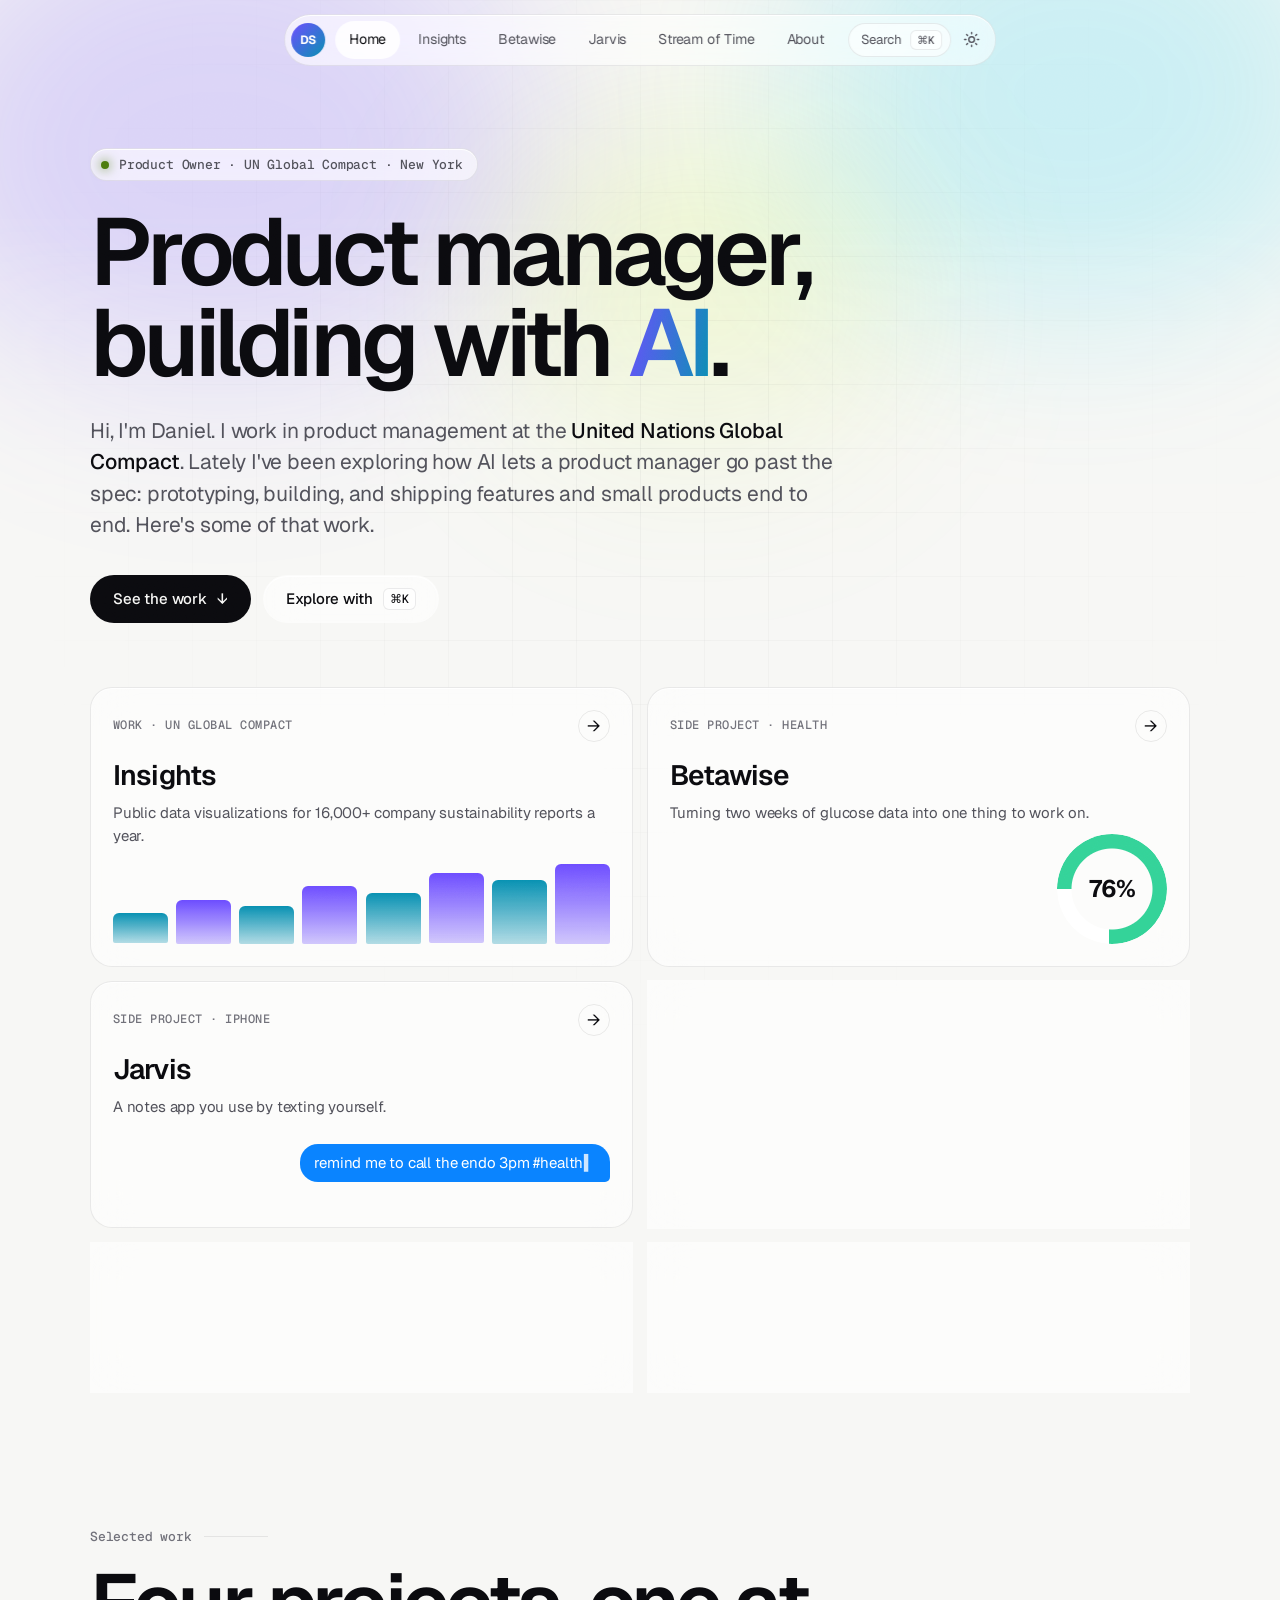
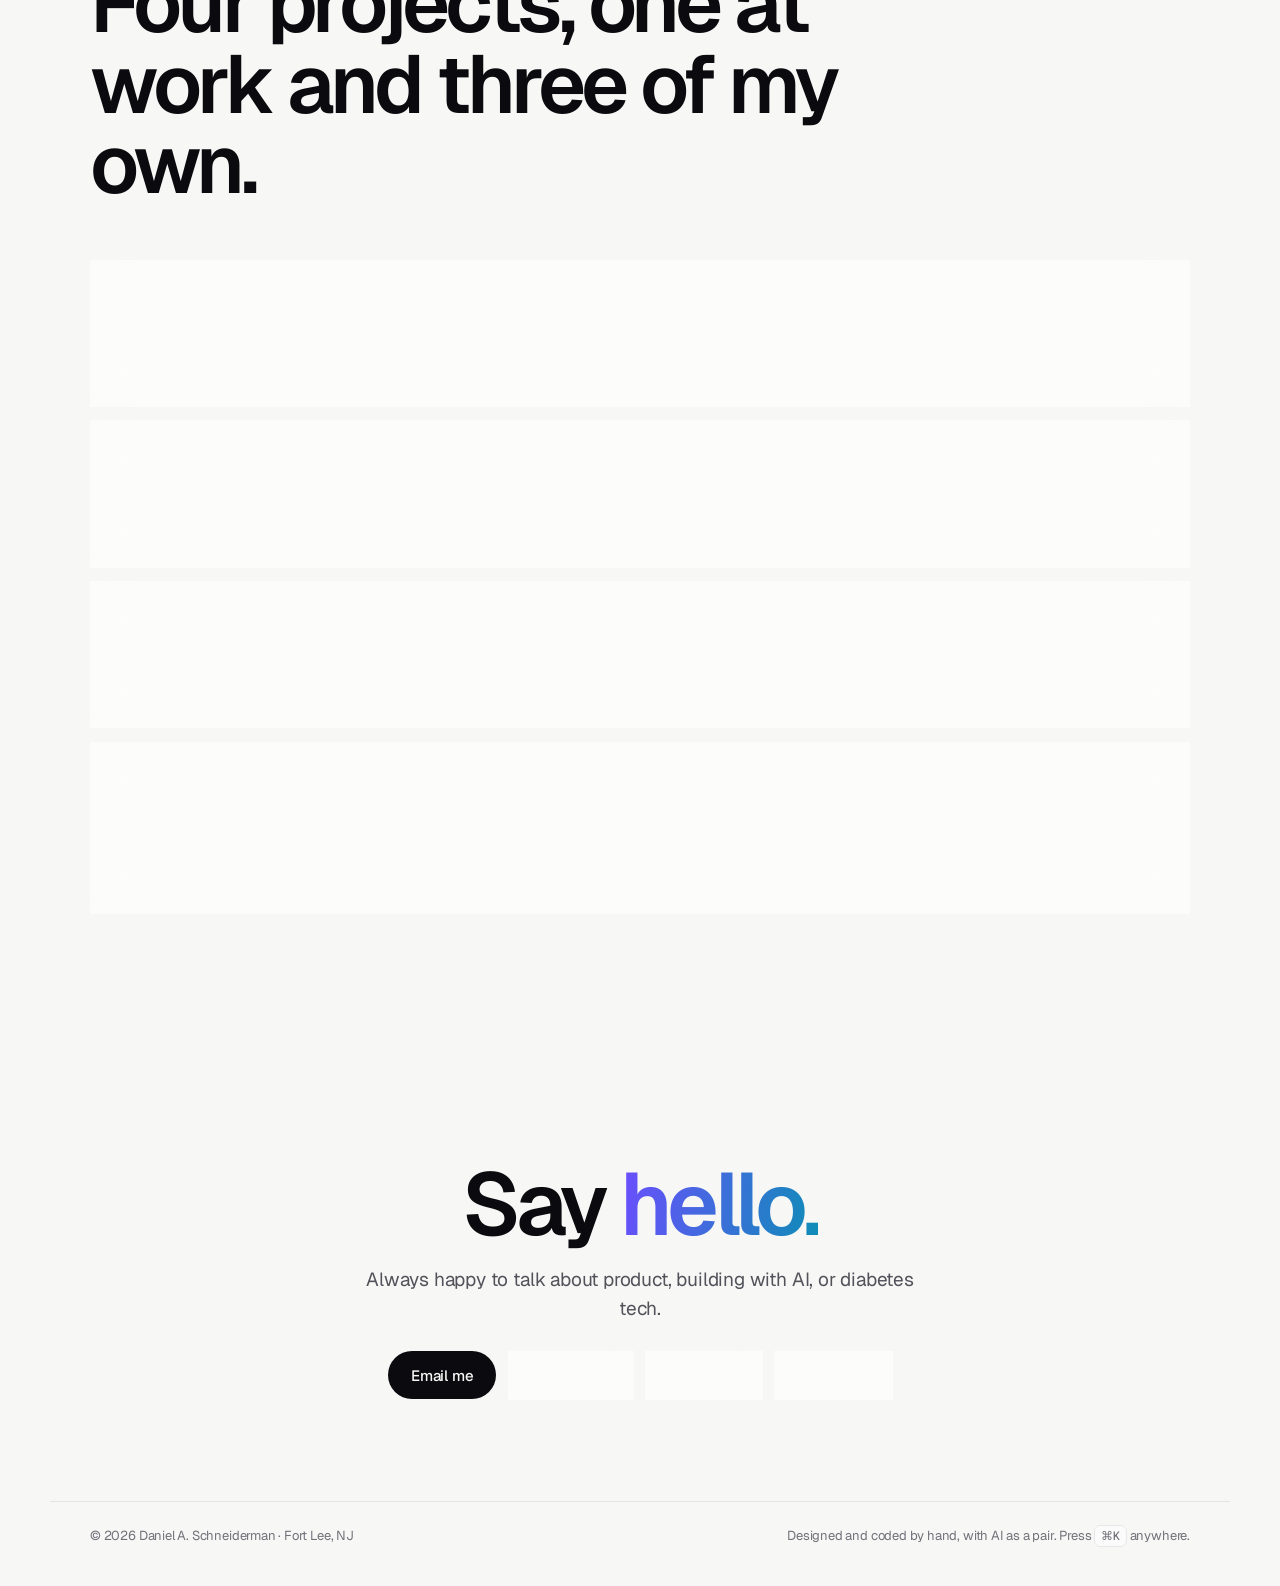
==== commit 662c77f3: "Add Stream of Time case study and app; update résumé - New /stream-of-time/ case study with the live" ====
--- a/index.html
+++ b/index.html
@@ -38,6 +38,7 @@
   <a class="link" href="/insights/">Insights</a>
   <a class="link" href="/betawise/">Betawise</a>
   <a class="link" href="/jarvis/">Jarvis</a>
+  <a class="link" href="/stream-of-time/">Stream of Time</a>
   <a class="link" href="/about/">About</a>
   <button class="k" type="button" data-cmdk aria-haspopup="dialog"><span class="k-long">Search</span><span class="k-short">Menu</span><kbd>⌘K</kbd></button>
   <button class="icon" type="button" id="theme" aria-label="Switch theme">
@@ -79,6 +80,12 @@
         <p class="b-sub">A notes app you use by texting yourself.</p>
         <div class="typing-row" aria-hidden="true"><div class="tbubble typing" id="hero-type"></div><div class="tfiled" id="hero-filed"></div></div>
       </a>
+      <a class="b-jv glass spot" href="/stream-of-time/">
+        <div class="b-head"><span class="label">Side project · History</span><span class="arrow-chip" aria-hidden="true">→</span></div>
+        <h2 class="b-title vt-sot">The Stream of Time</h2>
+        <p class="b-sub">6,000 years of world history, after an 1871 scroll.</p>
+        <div class="mini-streams" aria-hidden="true"><i style="--w:72%;--l:4%;--c:var(--a1)"></i><i style="--w:46%;--l:30%;--c:var(--a2)"></i><i style="--w:58%;--l:12%;--c:#e2bb6a"></i><i style="--w:38%;--l:52%;--c:var(--a1)"></i><span class="reader"></span></div>
+      </a>
       <div class="b-stat glass spot">
         <span class="label">Currently</span>
         <strong>Product Owner</strong>
@@ -97,7 +104,7 @@
   <div class="wrap">
     <div class="sec-head reveal">
       <span class="index-num">Selected work</span>
-      <h2 id="work-title">Three projects, one at work and two of my own.</h2>
+      <h2 id="work-title">Four projects, one at work and three of my own.</h2>
     </div>
     <ul class="work-list">
       <li class="reveal"><a class="work-row glass spot" href="/insights/">
@@ -113,6 +120,11 @@
       <li class="reveal"><a class="work-row glass spot" href="/jarvis/">
         <div><span class="label">03 · Side project</span><h3>Jarvis</h3></div>
         <div><p>A native iPhone notes app I built to learn SwiftUI. Text yourself, and tags, reminders, and events file themselves.</p><div class="tags"><span>SwiftUI</span><span>Widgets</span><span>Natural-language input</span></div></div>
+        <span class="arrow-chip" aria-hidden="true">→</span>
+      </a></li>
+      <li class="reveal"><a class="work-row glass spot" href="/stream-of-time/">
+        <div><span class="label">04 · Side project</span><h3>The Stream of Time</h3></div>
+        <div><p>An interactive take on Sebastian Adams's 1871 chart of world history: a reading line across 6,000 years, a living map, and guided stories.</p><div class="tags"><span>Data storytelling</span><span>Canvas map</span><span>Built with Claude</span></div></div>
         <span class="arrow-chip" aria-hidden="true">→</span>
       </a></li>
     </ul>
--- a/styles.css
+++ b/styles.css
@@ -504,3 +504,25 @@
 /* The theme switch uses its own circular reveal, not the page-change fade */
 :root.theme-vt::view-transition-old(root), :root.theme-vt::view-transition-new(root) { animation: none; }
 :root.theme-vt::view-transition-group(*) { animation: none; }
+
+/* =====================================================================
+   The Stream of Time
+   ===================================================================== */
+.vt-sot { view-transition-name: t-sot; }
+@media (min-width: 901px) { .bento .b-stat { grid-column: span 2; } }
+.mini-streams { position: relative; margin-top: auto; padding-top: 18px; display: grid; gap: 7px; }
+.mini-streams i { display: block; height: 12px; width: var(--w); margin-left: var(--l); border-radius: 999px; background: color-mix(in srgb, var(--c) 70%, transparent); }
+.mini-streams .reader { position: absolute; top: 8px; bottom: -6px; left: 46%; width: 2px; border-radius: 2px; background: #e2bb6a; box-shadow: 0 0 12px #e2bb6a; animation: read 9s ease-in-out infinite alternate; }
+@keyframes read { from { left: 18%; } to { left: 78%; } }
+@media (prefers-reduced-motion: reduce) { .mini-streams .reader { animation: none; } }
+
+.browser-bar .open-full { font: 500 12px var(--sans); color: var(--a2); text-decoration: none; white-space: nowrap; }
+.browser-bar .open-full:hover { text-decoration: underline; }
+.embed { position: relative; height: min(78vh, 680px); background: #0b0f1c; }
+.embed iframe { display: block; width: 100%; height: 100%; border: 0; pointer-events: none; }
+.embed.live iframe { pointer-events: auto; }
+.embed-cover { position: absolute; inset: 0; display: grid; place-content: center; justify-items: center; gap: 12px; border: 0; cursor: pointer; background: rgba(8,8,12,.35); transition: background .3s, opacity .3s; }
+.embed-cover:hover { background: rgba(8,8,12,.2); }
+.embed-cover .hint { font: 500 13px var(--sans); color: #ececf0; text-shadow: 0 1px 8px rgba(0,0,0,.8); }
+.embed.live .embed-cover { opacity: 0; pointer-events: none; }
+@media (max-width: 640px) { .embed { height: 70vh; } }
